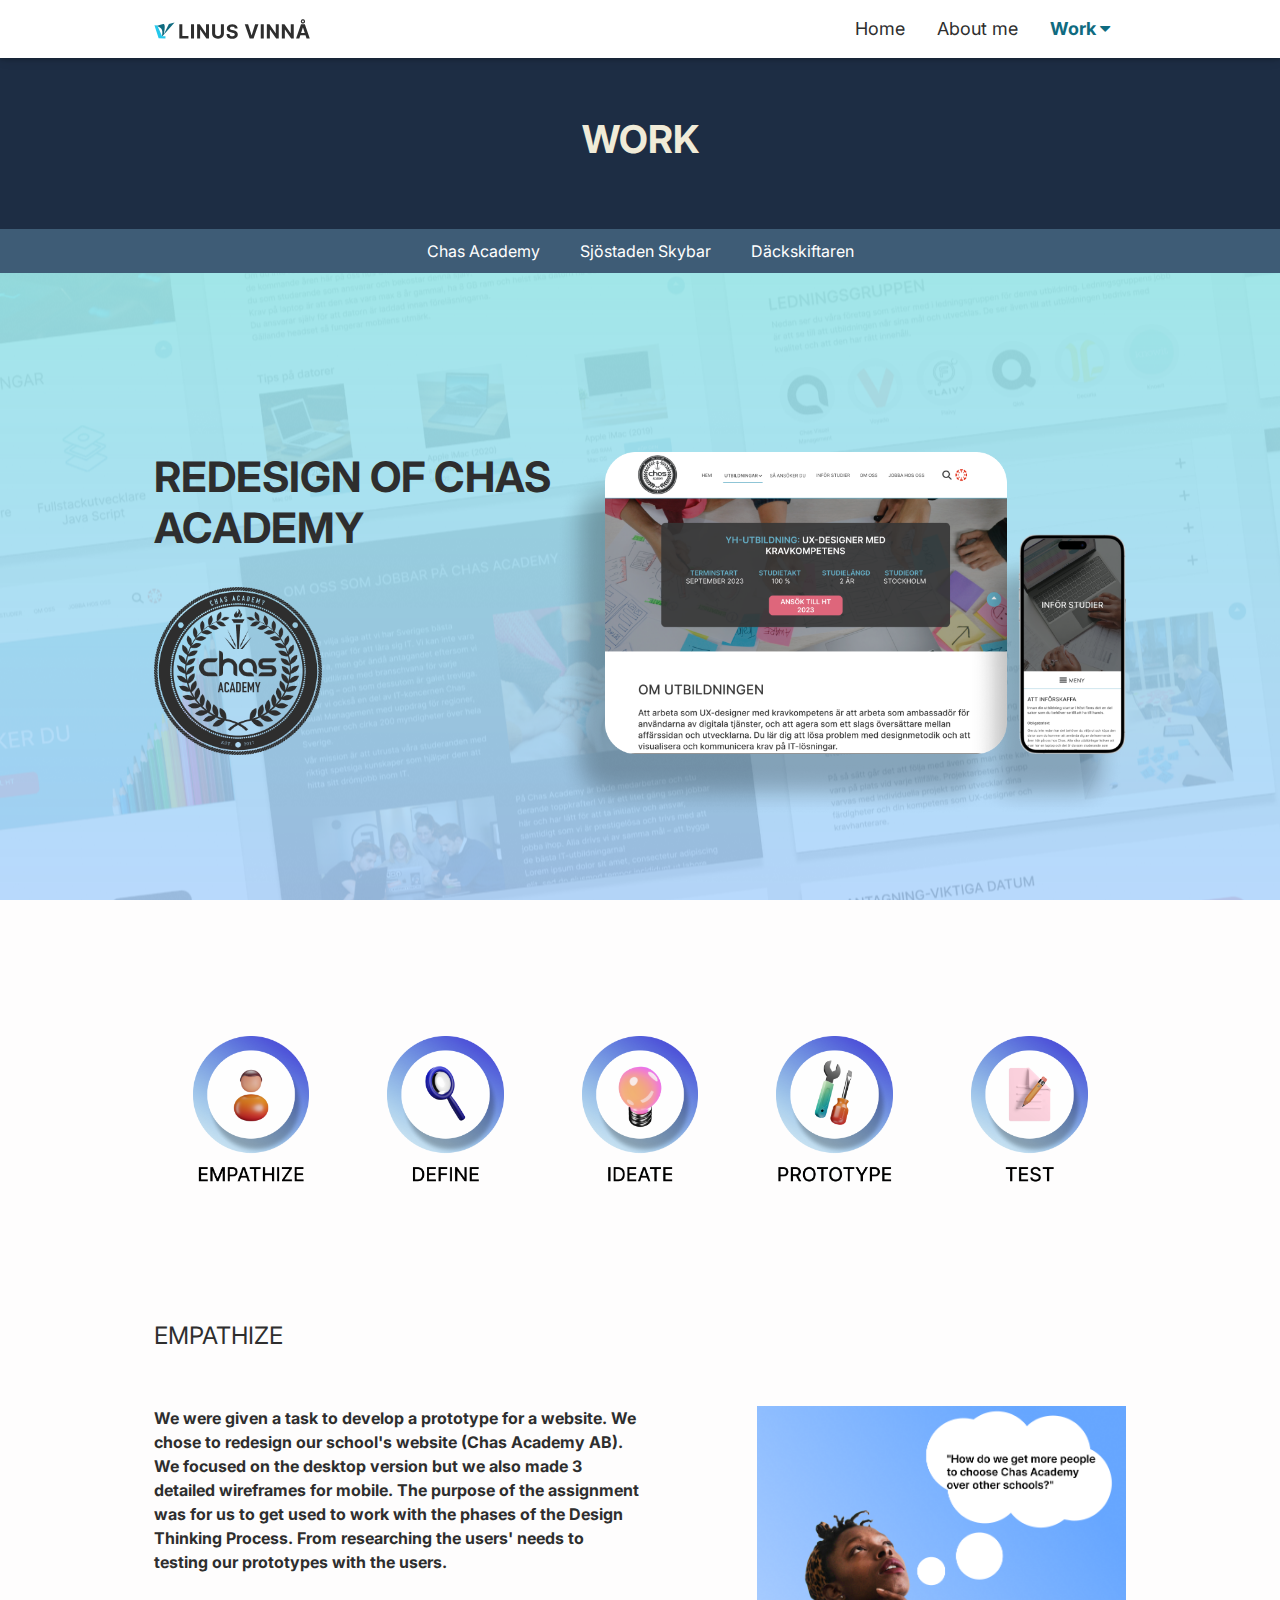
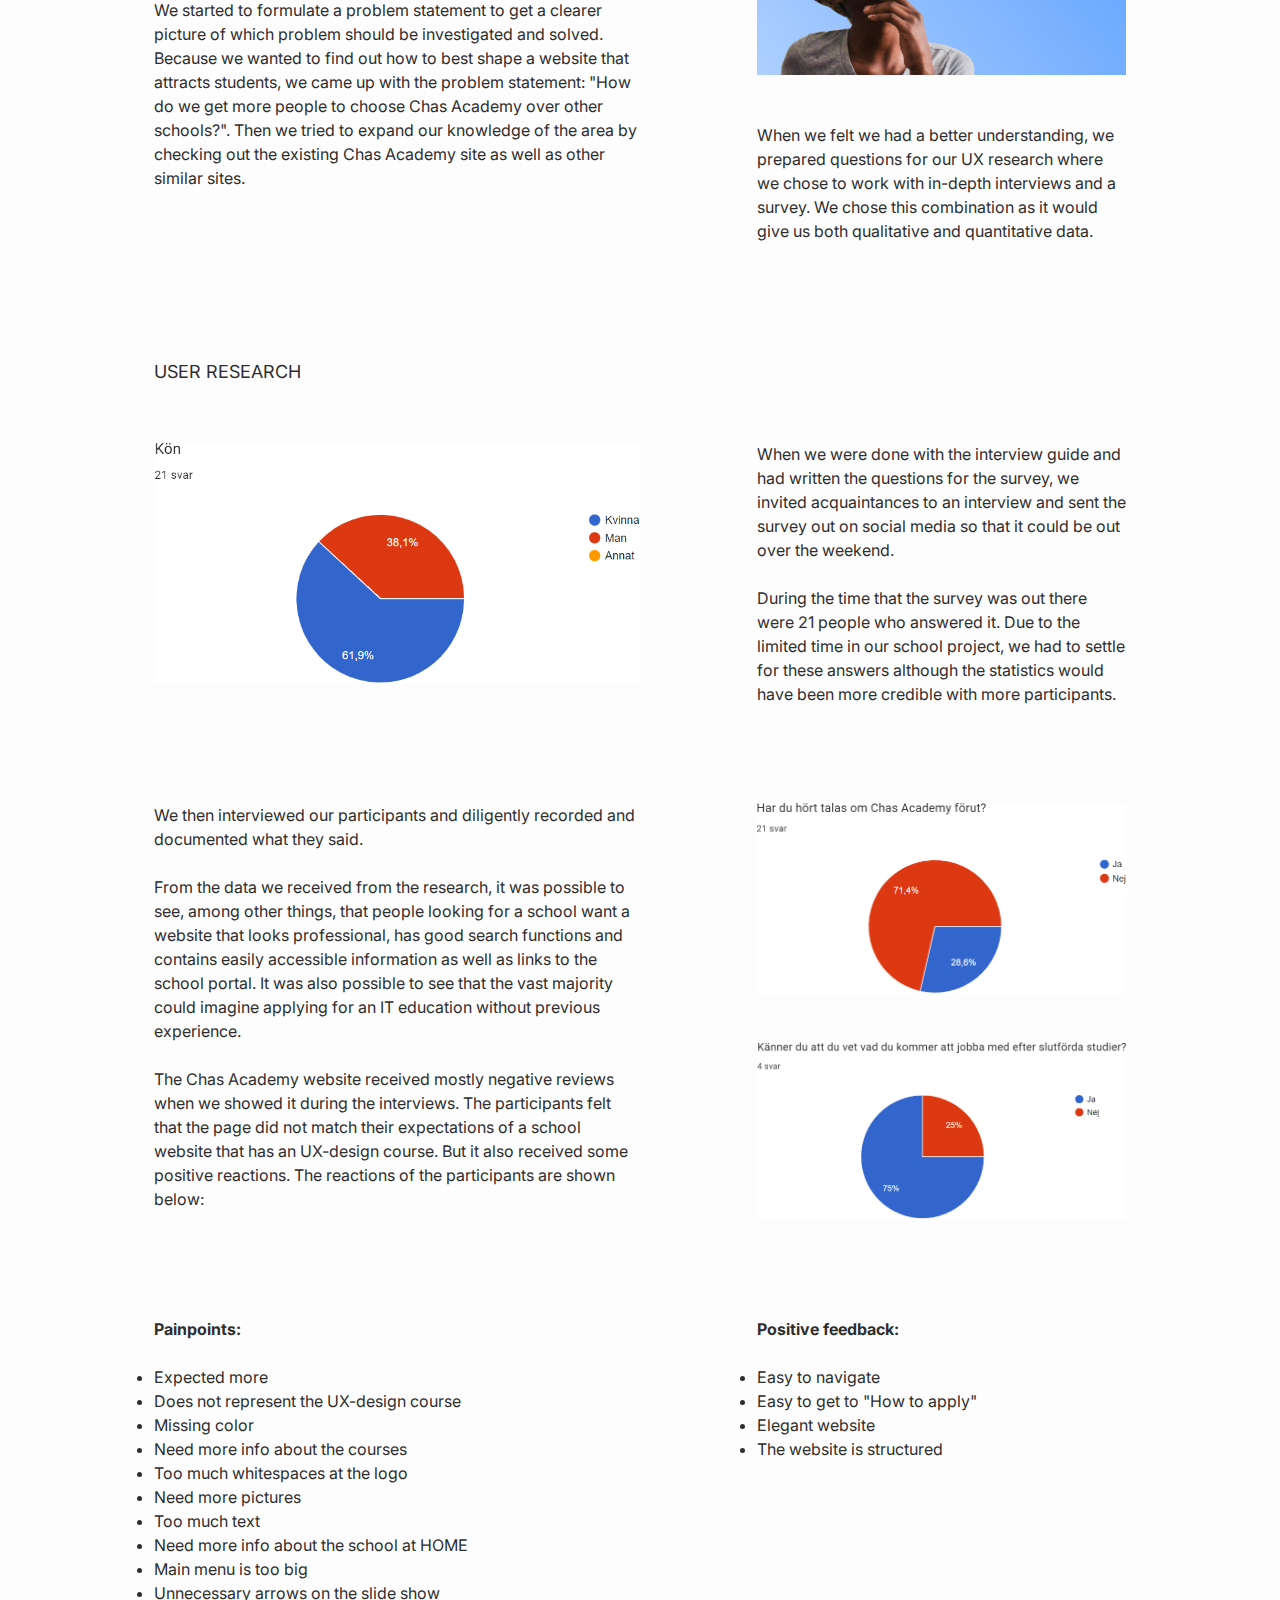
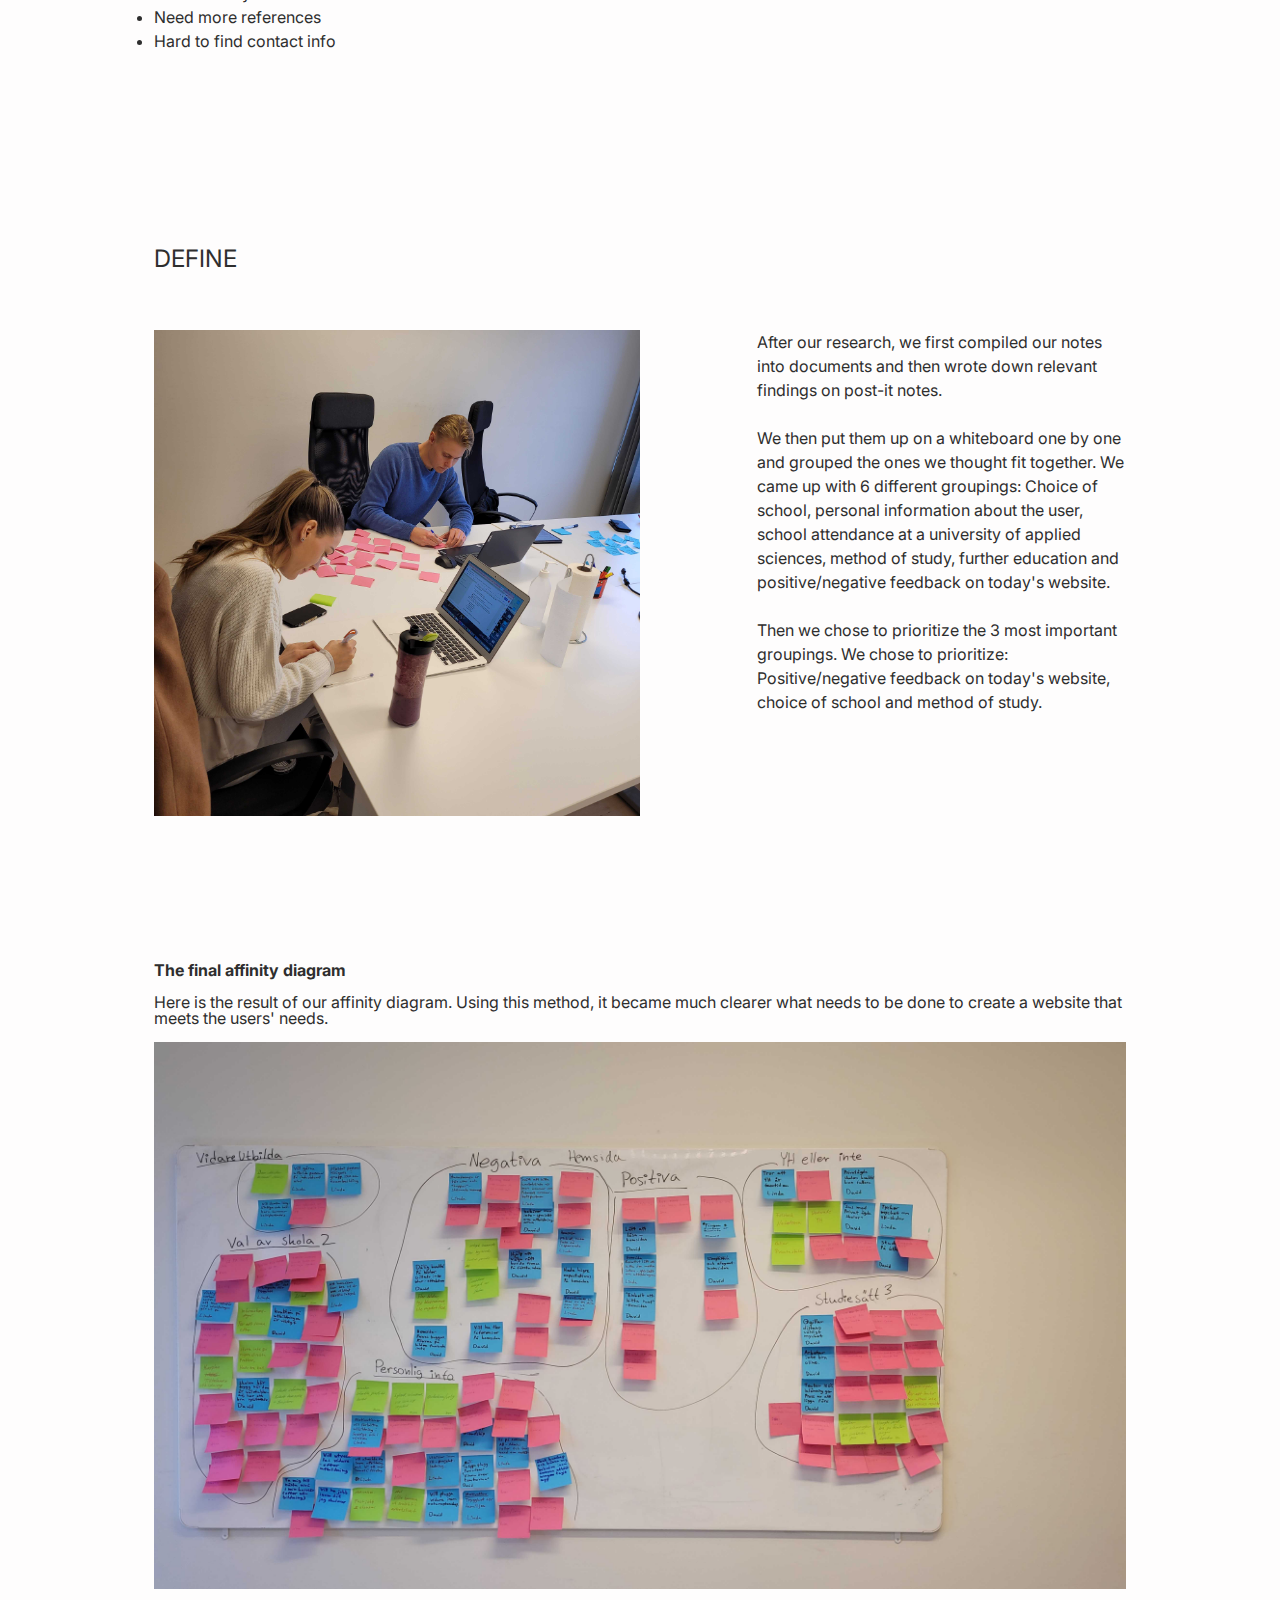
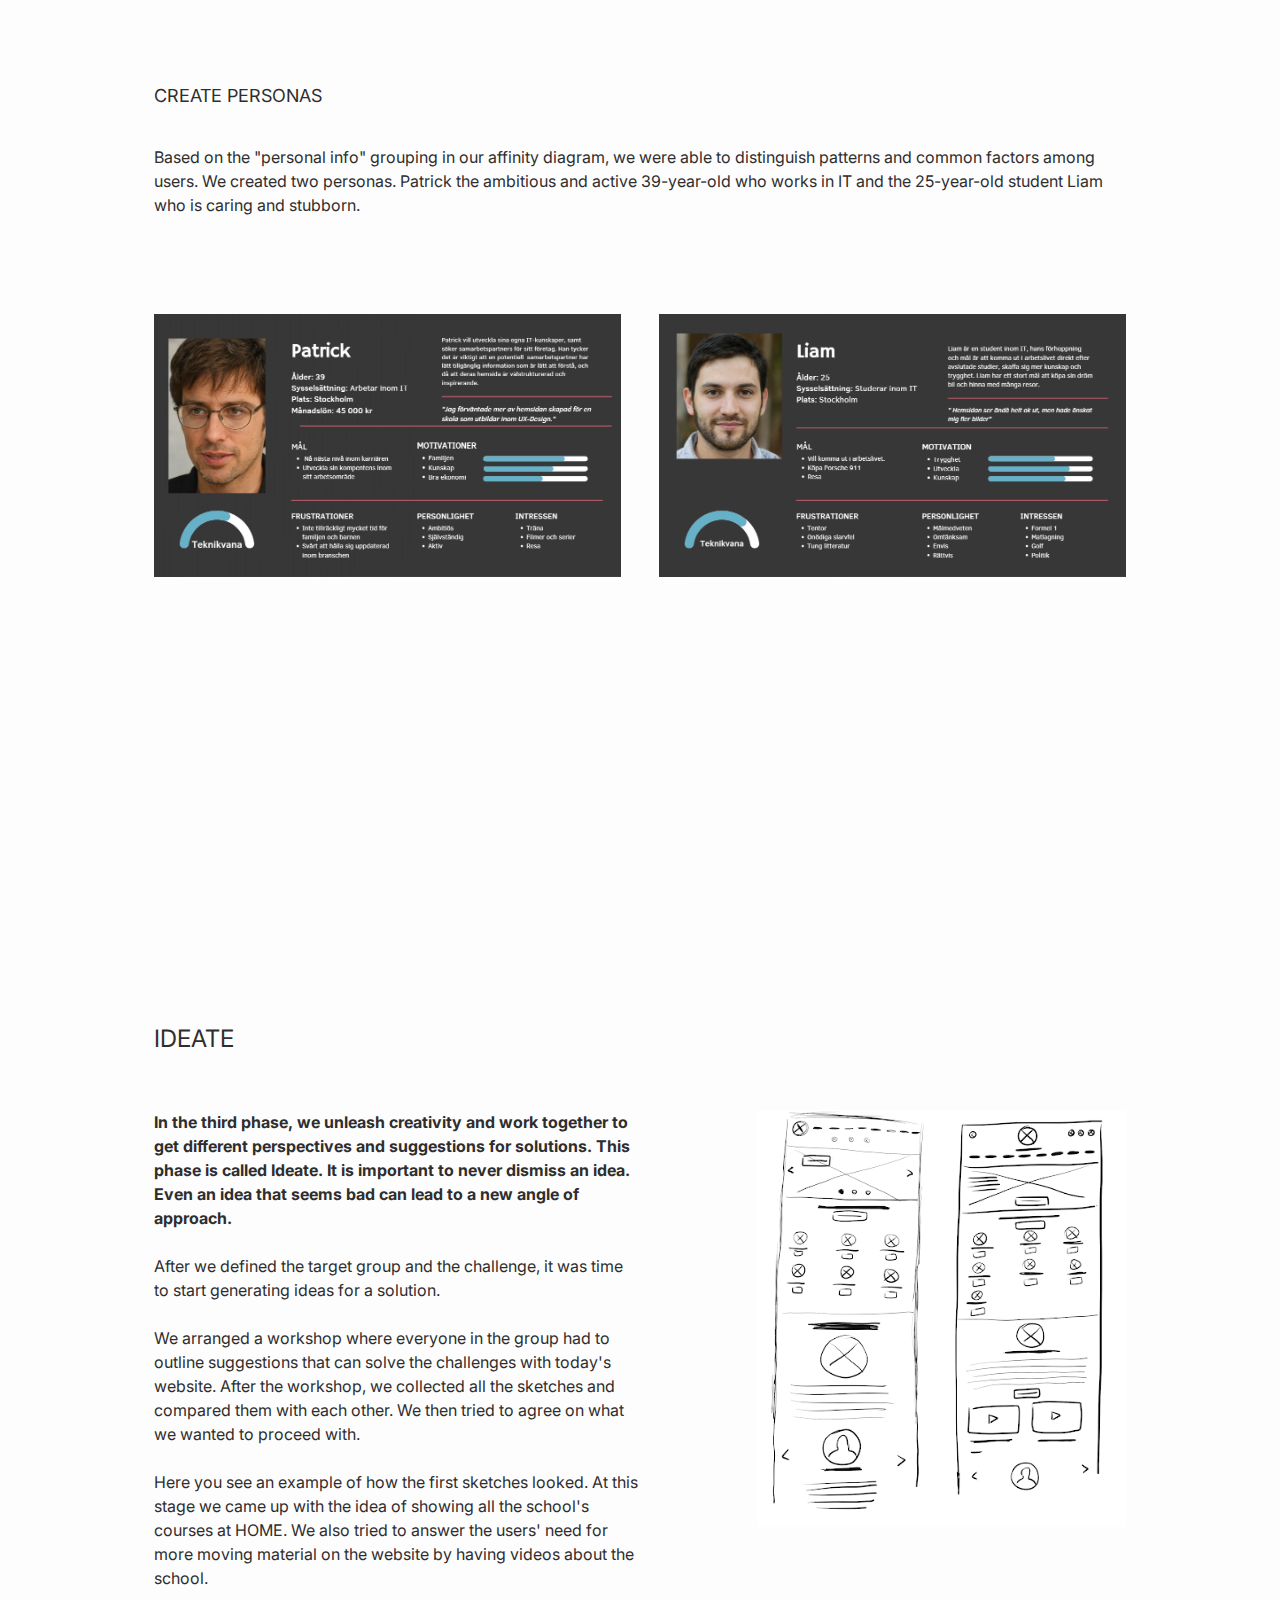
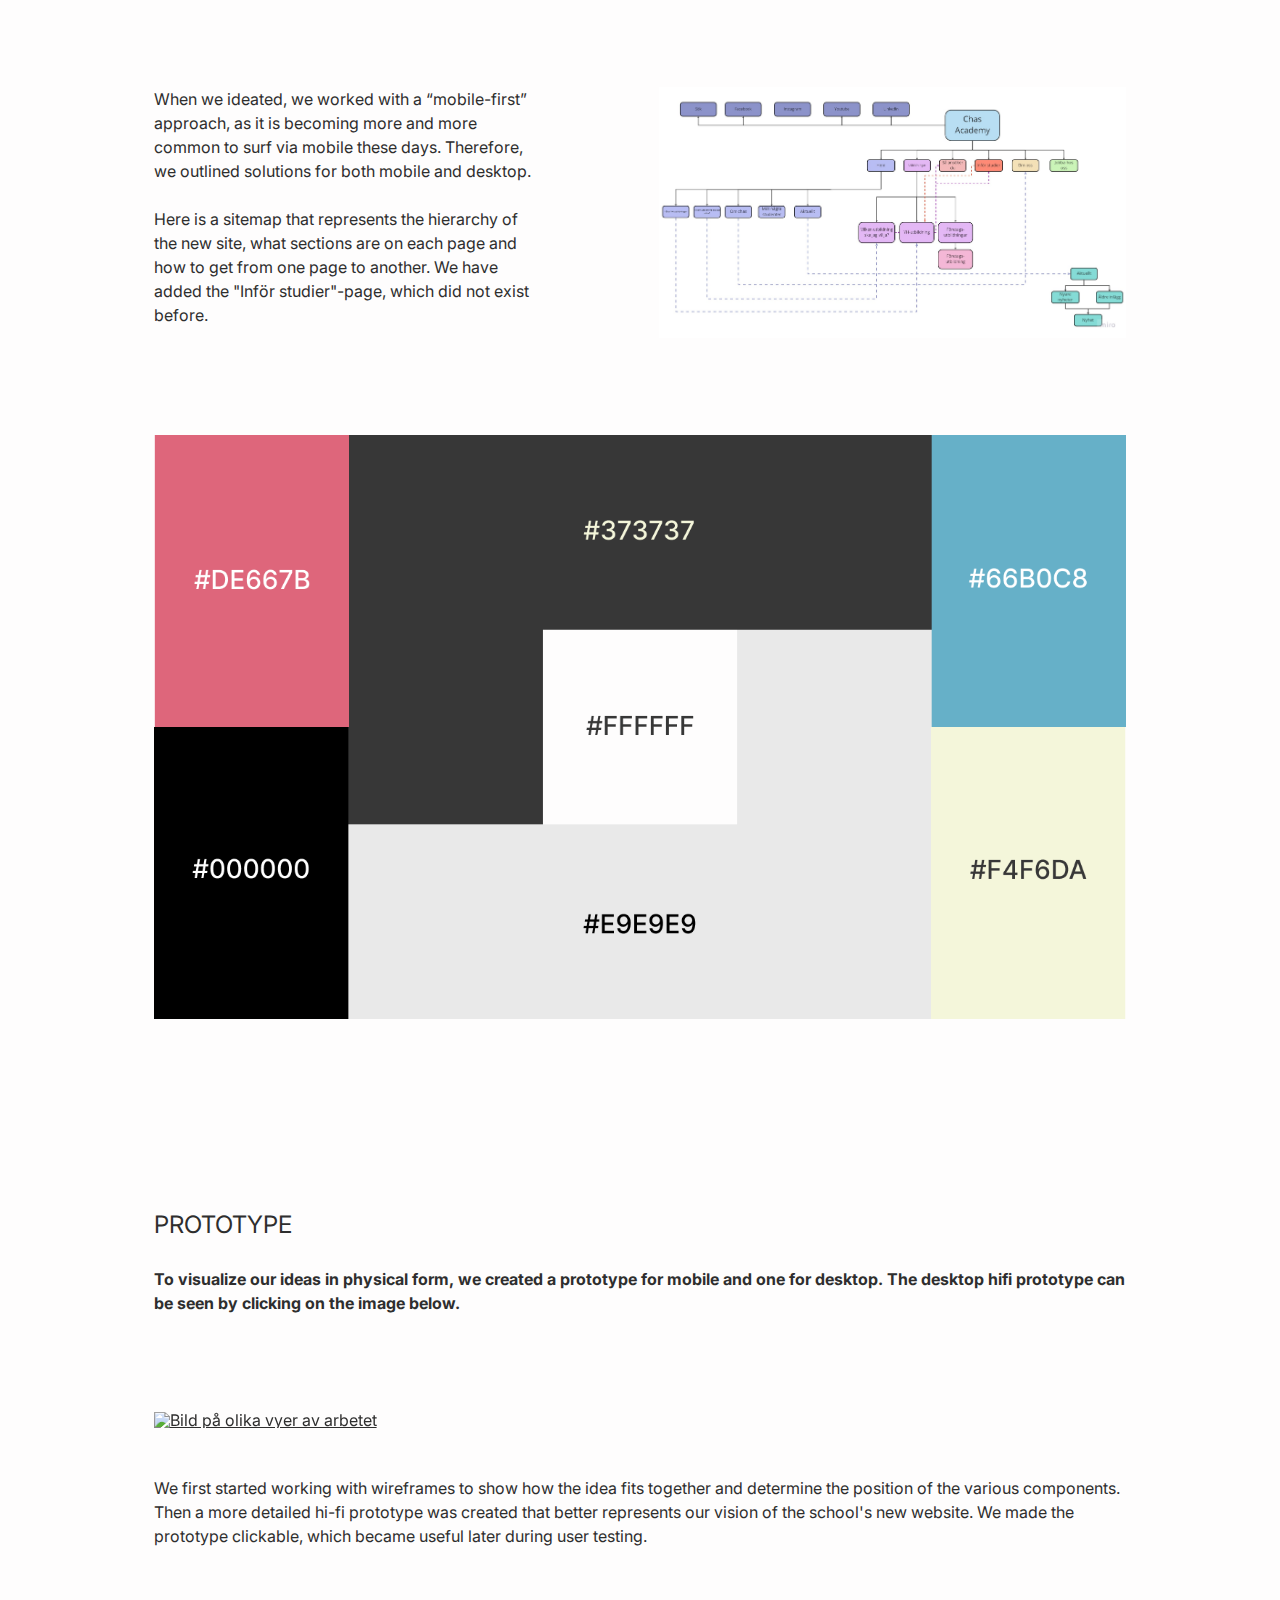
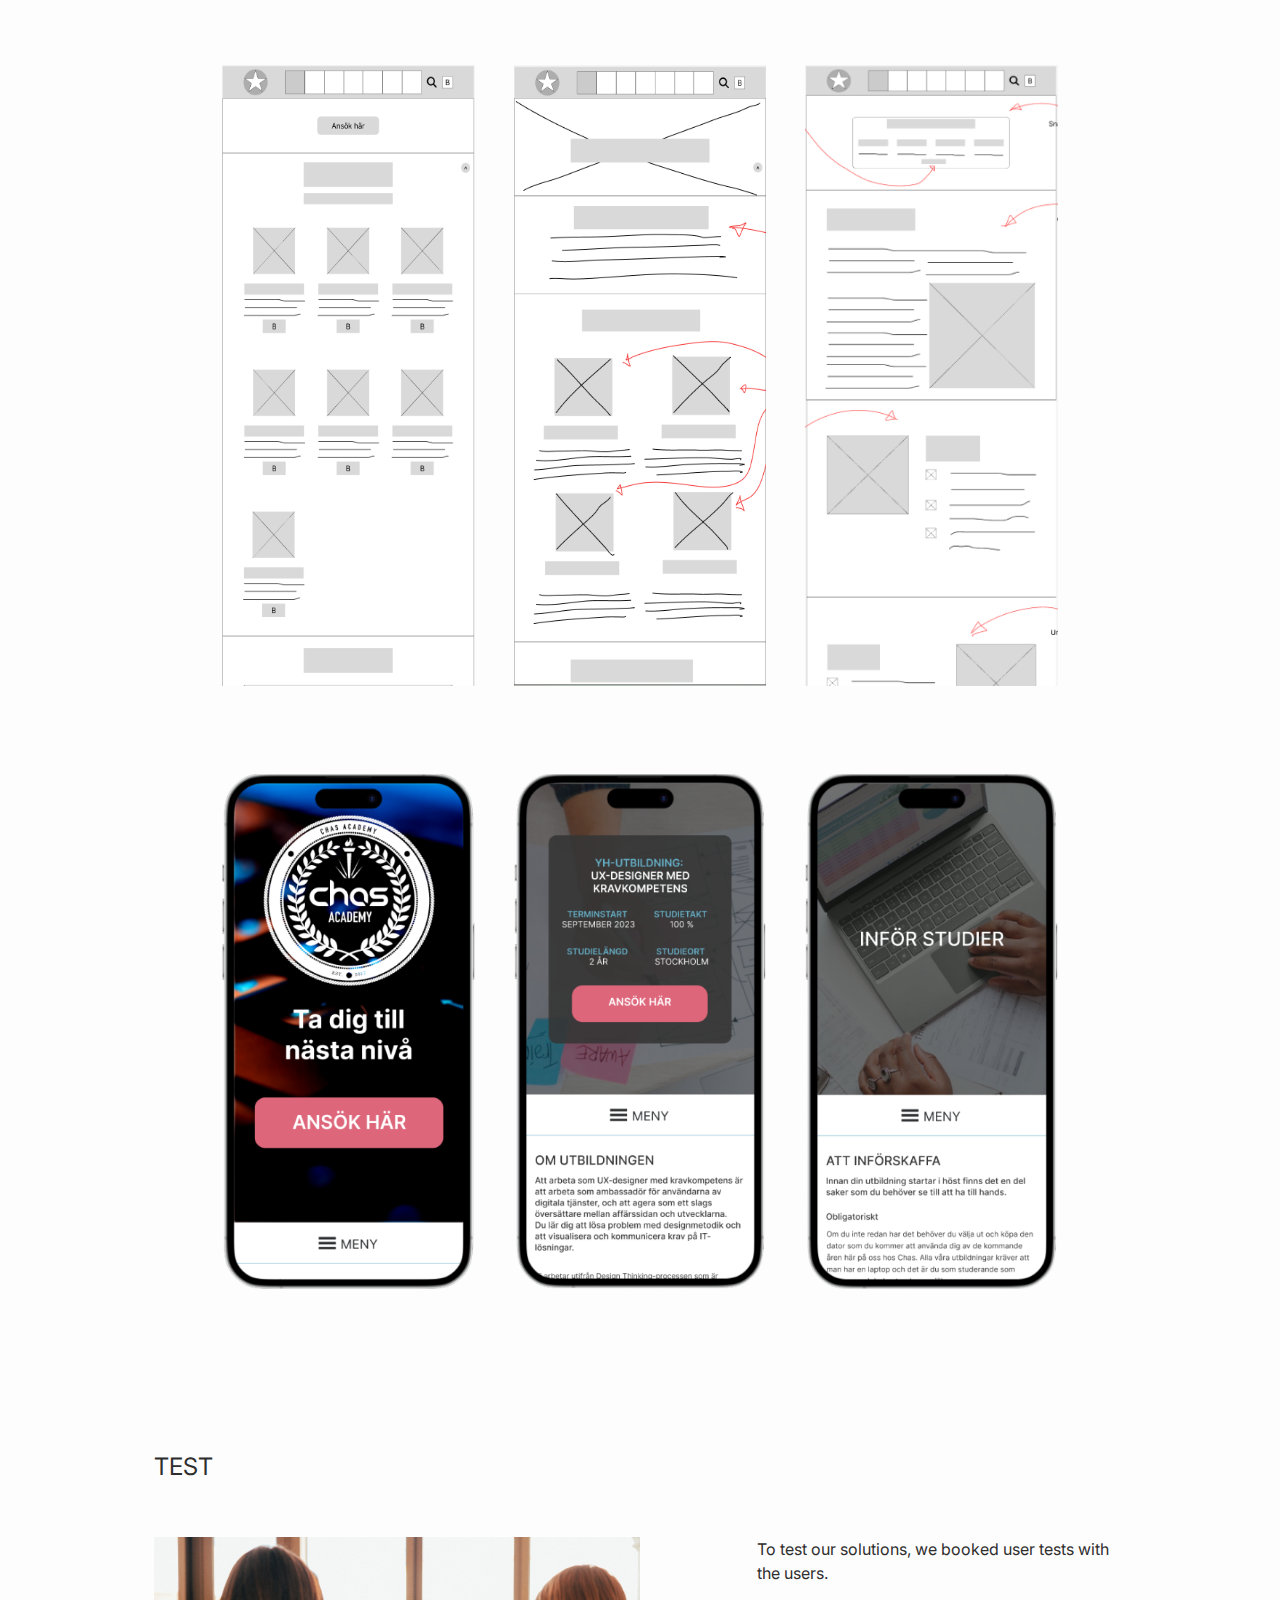
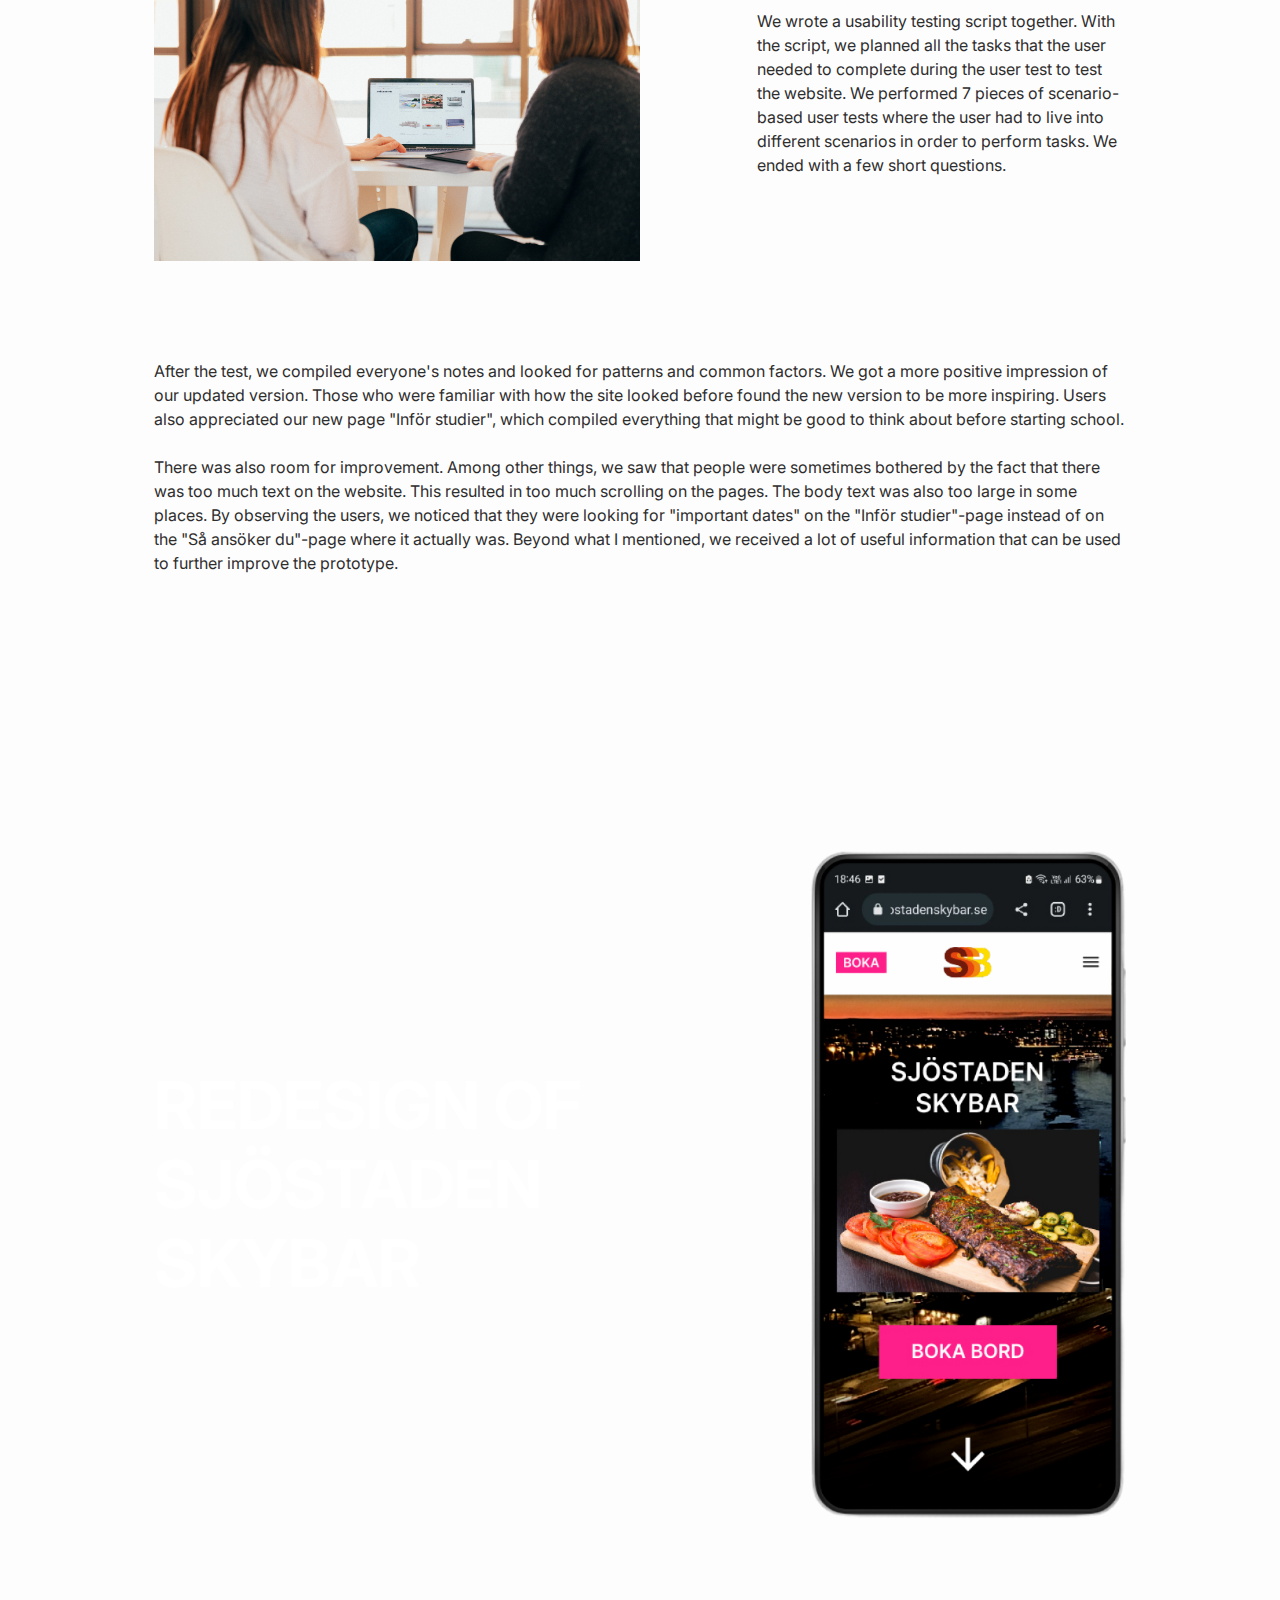
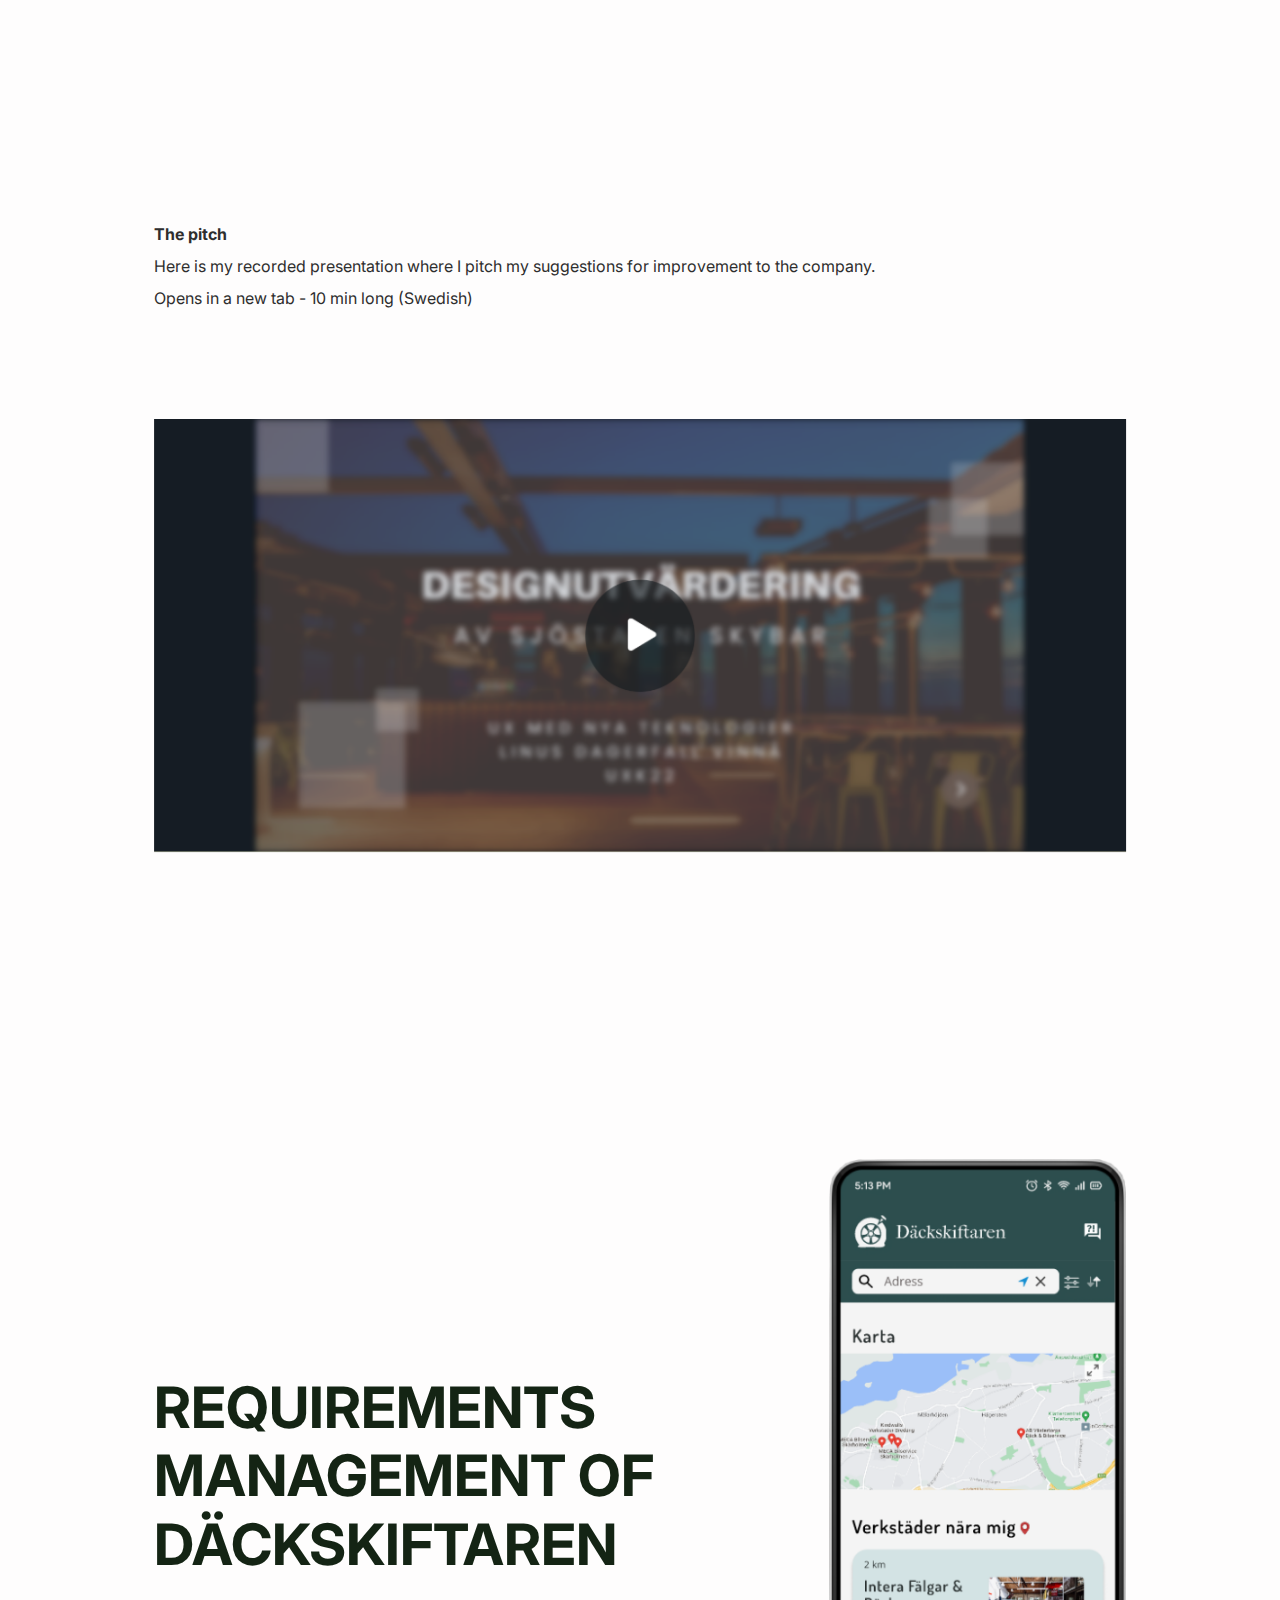
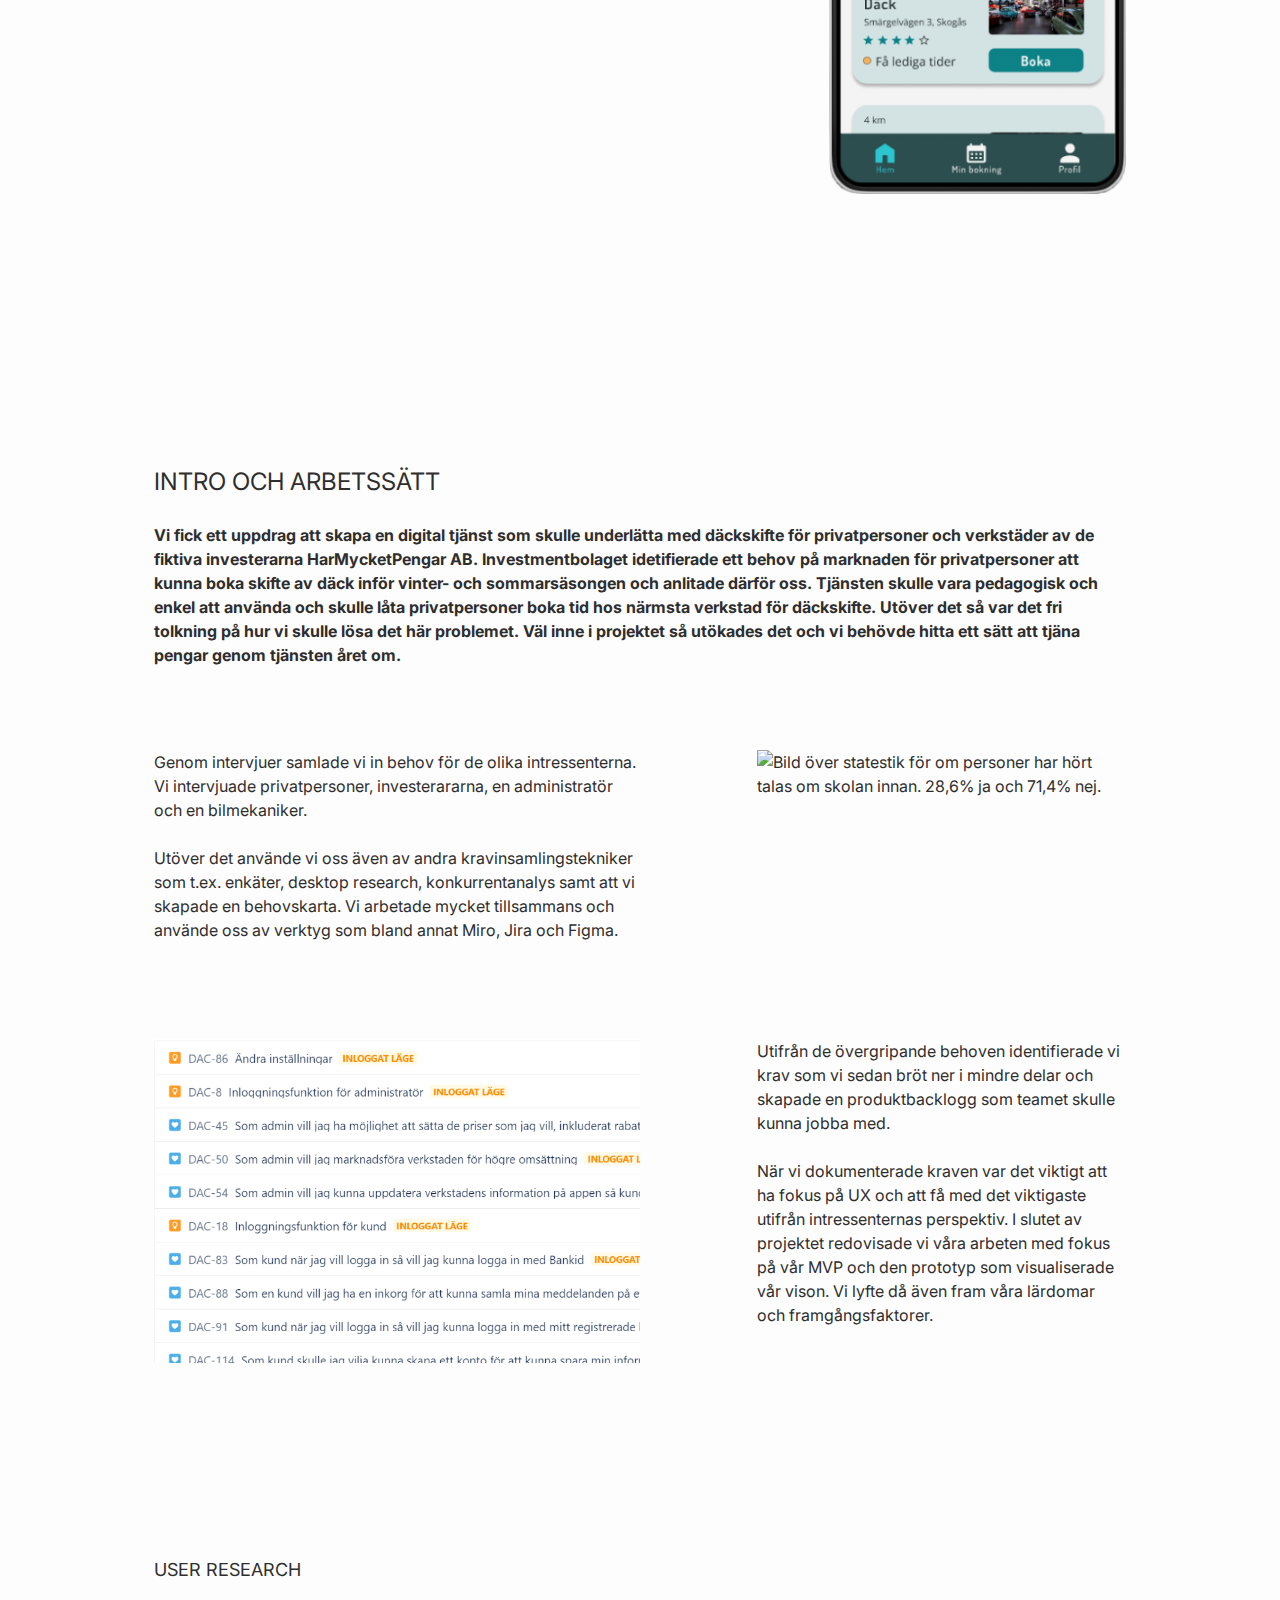
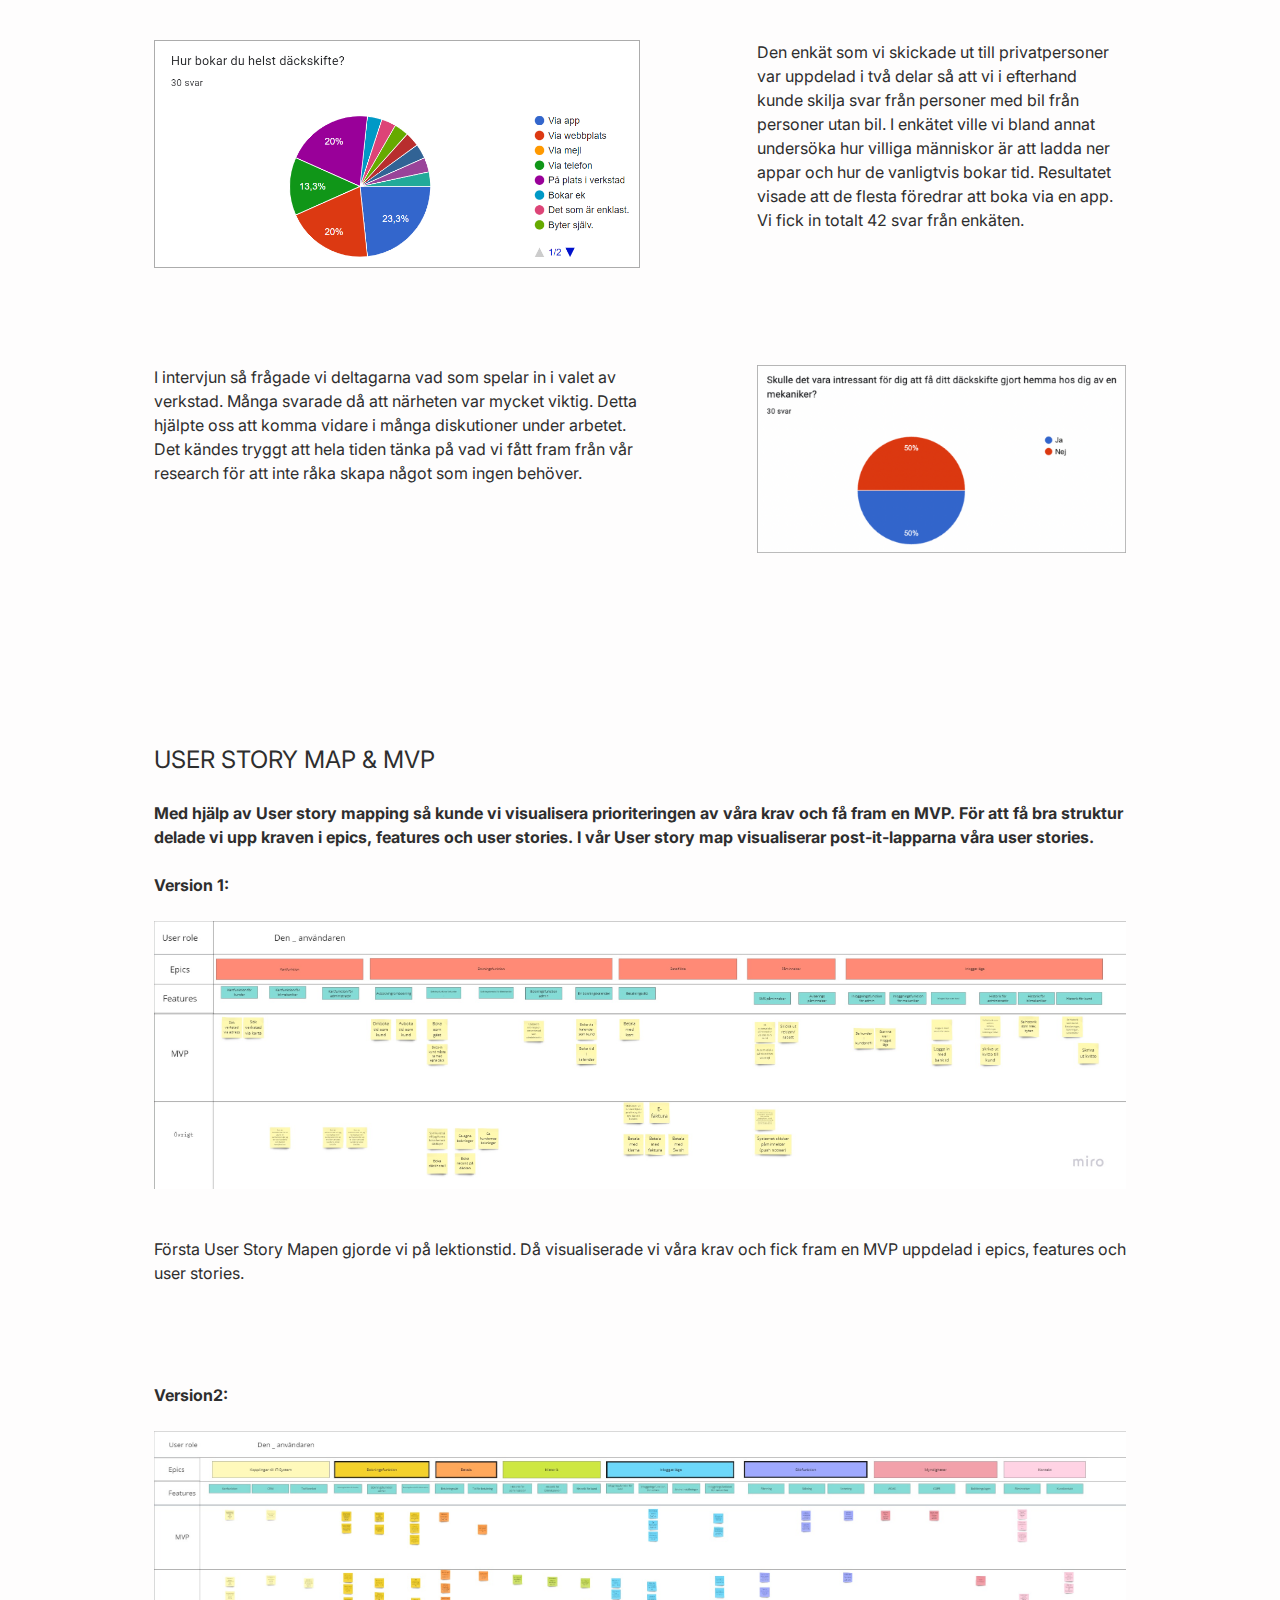
==== work.html @ b46e8fa9 "Added text 3" ====
<!doctype html>
<html lang="zxx">

<head>
    <meta name="viewport" content="width=device-width, initial-scale=1">
    <title>Start</title>
    <link rel="icon" href="images/test12345.svg">
    <link rel="stylesheet" type="text/css" href="reset.css" />
    <link rel="stylesheet" type="text/css" href="styles.css" />
    <link href='https://fonts.googleapis.com/css?family=Inter' rel='stylesheet'>
    <link rel="stylesheet" href="https://cdnjs.cloudflare.com/ajax/libs/font-awesome/4.7.0/css/font-awesome.min.css">
    <script src="https://ajax.googleapis.com/ajax/libs/jquery/1.12.4/jquery.min.js"></script>
    <script src="http://maxcdn.bootstrapcdn.com/bootstrap/3.3.7/js/bootstrap.min.js"></script>
    <script src="script.js"></script>
    <meta http-equiv="Content-Security-Policy" content="upgrade-insecure-requests">
    <meta charset="utf-8">

    <style>
        .sticky {
            position: fixed;
            top: 0;
            margin-top: 60px;
            width: 100%;
        }

        .sticky+.content {
            padding-top: 60px;
        }

        .dropdown {
            float: left;
            overflow: hidden;
        }

        .dropdown .dropbt {
            font-size: large;
            border: none;
            outline: none;
            color: #2E2E2E;
            padding: 20px 16px;
            background-color: inherit;
            font-family: inherit;
            margin: 0;
        }

        .dropdown-content {
            display: none;
            position: absolute;
            background-color: #ffffff;
            min-width: 160px;
            box-shadow: 0px 8px 16px 0px rgba(0, 0, 0, 0.2);
            z-index: 1;
        }

        .dropdown-content a {
            float: none;
            color: #2E2E2E;
            padding: 12px 16px;
            text-decoration: none;
            display: block;
            text-align: left;
        }

        .dropdown-content a:hover {
            background-color: #ddd;
        }

        .dropdown:hover .dropdown-content {
            display: block;
        }

        .dropdown:hover {
            background-color: #ddd;
        }

        figure.zoom {
            background-position: 50% 50%;
            position: relative;
            overflow: hidden;
            cursor: zoom-in;
        }

        figure.zoom img:hover {
            opacity: 0;
        }

        figure.zoom img {
            transition: opacity 0.5s;
            display: block;
            width: 100%;
        }
    </style>
    <script>
        function zoom(e) {
            var zoomer = e.currentTarget;
            e.offsetX ? offsetX = e.offsetX : offsetX = e.touches[0].pageX
            e.offsetY ? offsetY = e.offsetY : offsetX = e.touches[0].pageX
            x = offsetX / zoomer.offsetWidth * 100
            y = offsetY / zoomer.offsetHeight * 100
            zoomer.style.backgroundPosition = x + '% ' + y + '%';
        }
    </script>
</head>

<body>
    <span id="1"></span>
    <!-- Början av header -->
    <header>
        <div id="widescreen_logo">
            <a href="#1"><img src="images/loggan2.svg"
                    alt="Linus Vinnå logotyp" /></a><!--Alt beskriver innehåll som inte är text (1.1.1) -->
        </div>

        <div id="smallscreen_header"><!--Header för lite skärm-->
            <div id="smallscreen_logo">
                <a href="#1"><img src="images/loggan.png" alt="Linus Vinnå logotyp" /></a><!--Logga-->
            </div>
            <a id="hamburger_menu_button">&#9776;</a><!--Burgermenu-->
        </div>


        <nav>
            <ul id="largemenu"><!--Meny för stor skärm-->
                <li><a href="index.html" class="close">Home</a></li>
                <!--Visar var i flödet användaren befinner sig.-->
                <li><a href="aboutMe.html" class="close">About me</a></li>
                <div class="dropdown">
                    <li><a href="work.html" id="active" class="close">Work <i class="fa fa-caret-down"></i></a></li>
                    <div class="dropdown-content">
                        <a href="#2">Chas Academy</a>
                        <a href="#8">Sjöstaden Skybar</a>
                        <a href="#9">Däckskiftaren</a>
                    </div>
                </div>
                <!--Färgskillnader mellan textelementen kompletteras med understrykning (1.4.1)-->
            </ul>

            <ul id="smallmenu"><!--Meny för liten skärm-->
                <li><a href="index.html" class="close">Home</a></li>
                <!--Visar var i flödet användaren befinner sig.-->
                <li><a href="aboutMe.html" class="close">About me</a></li>
                <li><a href="work.html" id="active2" class="close">Work</a></li>
                <!--Färgskillnader mellan textelementen kompletteras med fetstil (1.4.1)-->
            </ul>
        </nav>
    </header><!-- Slut av header -->
    <div class="banner2"> <!-- Början av banner -->
        <h2>WORK</h2> <!--Rubrik-->
    </div> <!-- Slutet av banner -->

    <div id="navbar">
        <a href="#2">Chas Academy</a>
        <a href="#8">Sjöstaden Skybar</a>
        <a href="#9">Däckskiftaren</a>
    </div>


    <span id="2"></span>
    <section class="parallax"> <!--parallax div--> <!--Banner-->
        <div class="parallax-inner-casestudy">
            <div id="title_grid_container2">
                <div id="item1">
                    <div id="top_div">
                        <h1 class="title">Redesign of Chas Academy</h1> <!-- Rubrik -->
                        <img class="casestudylogo" alt="Chas Academy logga" src="images/chaslogo.png" /> <!-- Logga -->
                    </div>
                </div>
                <div id="item2">
                    <img class="casestudyheroimage" alt="Bilder över arbetet med Chas Academy"
                        src="images/chasheroimage.png" /> <!-- Bild -->
                </div>
            </div>


            <div id="title_section_small_version">
                <h1 class="title_small">Redesign of Chas Academy</h1> <!-- Rubrik liten skärm -->
                <img class="casestudyheroimage_small" alt="Bilder över arbetet med Chas Academy"
                    src="images/heroimage.png" /> <!-- Bild i banner för liten skärm -->
            </div>
        </div>
    </section>

    <div class="content">

        <div class="horizontal_image_div"> <!-- Meny för sidans olika delar -->
            <a href="#3"><img class="sectionimage" alt="Ikon för delen Empathize." src="images/empathize.png" /></a>
            <a href="#4"><img class="sectionimage" alt="Ikon för delen Define." src="images/define.png" /></a>
            <a href="#5"><img class="sectionimage" alt="Ikon för delen Ideate." src="images/ideate.png" /></a>
            <a href="#6"><img class="sectionimage" alt="Ikon för delen Prototype." src="images/prototype.png" /></a>
            <a href="#7"><img class="sectionimage" alt="Ikon för delen Testing." src="images/testing.png" /></a>
        </div>

        <span id="3"></span>
        <div class="flexbox_div1"> <!-- Rubriker och ingress  -->
            <div class="case_study_section_title">
                <h3>EMPATHIZE</h3> <!-- Rubrik för sektionen EMPATHIZE  -->
            </div>
            <!--<div class="ingress">
                <p>We were given a task to develop a prototype for a website. We chose to redesign our school's
                    website (Chas Academy AB). We focused on the desktop version but we also made 3 detailed wireframes
                    for mobile.
                    The purpose of the assignment was for us to get used to work with the phases of the Design Thinking
                    Process. From researching the users' needs to testing our prototypes with the users.</p>
            </div>-->
        </div>

        <div class="flexbox_div2">
            <div class="left_content_div"> <!-- Vänstra delen av innehållet för sektionen DEFINE -->
                <p><b>We were given a task to develop a prototype for a website. We chose to redesign our school's
                        website (Chas Academy AB). We focused on the desktop version but we also made 3 detailed
                        wireframes
                        for mobile.
                        The purpose of the assignment was for us to get used to work with the phases of the Design
                        Thinking
                        Process. From researching the users' needs to testing our prototypes with the users.</b><br><br>
                    We started to formulate a problem statement to get a clearer picture of which problem should be
                    investigated and solved. Because we wanted to find out how to best shape a website that attracts
                    students, we came up with the problem statement: "How do we get more people to choose Chas Academy
                    over other schools?". Then we tried to expand our knowledge of the area by checking out the
                    existing
                    Chas Academy site as well as other similar sites.</p>
                <!-- Bild -->
            </div>
            <div class="right_content_div"> <!-- Högra delen av innehållet för sektionen DEFINE -->
                <img class="content_div_image" alt="Bild på arbetet med affinity diagram" src="images/thinking2.png" />
                <p><br><br>When we felt we had a better understanding, we
                    prepared questions for our UX research where we chose to work with in-depth interviews and a survey.
                    We chose this combination as it would give us both qualitative and quantitative data.</p>
            </div>
        </div>

        <div class="flexbox_div112">

            <div class="case_study_section_title">
                <h4 class="case_study_section_h3">USER RESEARCH</h4>
                <!-- Underrubrik under EMPATHIZE för sektionen USER RESEARCH  -->
            </div>
        </div>

        <div class="flexbox_div2">
            <div class="left_content_div"> <!-- Vänstra delen av innehållet för sektionen USER RESEARCH -->
                <img class="content_div_image"
                    alt="Bild över statestik för Kön i undersökningen. 38,1% kvinnor 69,9% män."
                    src="images/stats.png" /> <!-- Bild -->
            </div>
            <div class="right_content_div"> <!-- Högra delen av innehållet för sektionen USER RESEARCH -->
                <p>When we were done with the interview guide and had written the questions for the survey, we invited
                    acquaintances to an interview and sent the survey out on social media so that it could be out over
                    the weekend.<br><br>
                    During the time that the survey was out there were 21 people who answered it. Due to the limited
                    time in our school project, we had to settle for these answers although the statistics would have
                    been more credible with more participants.
                </p>
            </div>
        </div>


        <div class="flexbox_div3">
            <div class="left_content_div"> <!-- Vänstra delen av innehållet för sektionen USER RESEARCH -->
                <p>We then interviewed our participants and diligently recorded and documented what they said.<br><br>

                    From the data we received from the research, it was possible to see, among other things, that people
                    looking for a school want a website that looks professional, has good search functions and contains
                    easily accessible information as well as links to the school portal. It was also possible to see
                    that the vast majority could imagine applying for an IT education without previous
                    experience.<br><br>The Chas Academy website received mostly negative reviews when we showed it
                    during the interviews. The
                    participants felt that the page did not match their expectations of a school website that has an
                    UX-design course. But it also received some positive reactions. The reactions of the participants
                    are shown below:</p>
            </div>
            <div class="right_content_div"> <!-- Högra delen av innehållet för sektionen USER RESEARCH -->
                <img class="content_div_image"
                    alt="Bild över statestik för om personer har hört talas om skolan innan. 28,6% ja och 71,4% nej."
                    src="images/stats2.png" />
                <p><br><br></p>
                <img class="content_div_image"
                    alt="Bild över statestik för om personer har hört talas om skolan innan. 28,6% ja och 71,4% nej."
                    src="images/stats3.png" />
            </div>
        </div>

        <div class="flexbox_div3">
            <div class="left_content_div"> <!-- Vänstra delen av innehållet för sektionen USER RESEARCH -->
                <p class="ingress2"> Painpoints:<br><br>
                </p>
                <p>
                    <li>Expected more<br></li>
                    <li>Does not represent the UX-design course<br></li>
                    <li>Missing color<br></li>
                    <li>Need more info about the courses<br></li>
                    <li>Too much whitespaces at the logo<br></li>
                    <li>Need more pictures<br></li>
                    <li>Too much text <br></li>
                    <li>Need more info about the school at HOME<br></li>
                    <li>Main menu is too big<br></li>
                    <li>Unnecessary arrows on the slide show<br></li>
                    <li>Need more references<br></li>
                    <li>Hard to find contact info<br></li>
                </p>
            </div>
            <div class="right_content_div"> <!-- Högra delen av innehållet för sektionen USER RESEARCH -->
                <p class="ingress2"> Positive feedback:<br><br>
                <p>
                    <li>Easy to navigate<br></li>
                    <li>Easy to get to "How to apply"<br></li>
                    <li>Elegant website<br></li>
                    <li>The website is structured<br></li>
                </p>
            </div>
        </div>

    </div>

    <div class="content">
        <span id="4"></span>

        <div class="flexbox_div1">

            <div class="case_study_section_title">
                <h3>DEFINE</h3> <!-- Rubrik för sektionen DEFINE  -->
            </div>
            <!--<div class="ingress">
                <p>Efter vår research sammanställde vi först våra anteckningar i dokument och skrev sedan ned relevanta
                    fynd på post-it lappar. Vi satte sedan upp dom på en whiteboardtavla en efter en och grupperade ihop
                    de som vi tyckte passade ihop. Vi fick fram 6 stycken olika grupperingar: Val av skola, personlig
                    info om användaren, skolgång på yrkeshögskola, studiesätt, vidareutbildning och positiv/negativ
                    feedback på dagens hemsida. </p>
            </div>-->
        </div>

        <div class="flexbox_div2">
            <div class="left_content_div"> <!-- Vänstra delen av innehållet för sektionen DEFINE -->
                <img class="content_div_image" alt="Bild på arbetet med affinity diagram" src="images/affinity1.jpg" />
                <!-- Bild -->
            </div>
            <div class="right_content_div"> <!-- Högra delen av innehållet för sektionen DEFINE -->
                <p>After our research, we first compiled our notes into documents and then wrote down relevant findings
                    on post-it notes.
                    <br><br>
                    We then put them up on a whiteboard one by one and grouped the ones we thought fit together. We came
                    up with 6 different groupings: Choice of school, personal information about the user, school
                    attendance at a
                    university of applied sciences, method of study, further education and positive/negative feedback on
                    today's website.
                    <br><br>

                    Then we chose to prioritize the 3 most important groupings. We chose to prioritize:
                    Positive/negative feedback on today's website, choice of school and method of study.
                </p>
            </div>
        </div>

        <div class="flexbox_div21">
            <div class="left_content_div"> <!-- Vänstra delen av innehållet för sektionen DEFINE -->
                <p><b>The final affinity diagram</b><br><br>
                    Here is the result of our affinity diagram. Using this method, it became
                    much clearer what needs to be done to create a website that meets the users' needs.<br><br></p>
                <img class="content_div_image" alt="Bild på arbetet med affinity diagram" src="images/affinity12.jpg" />
                <!-- Bild -->
            </div>
        </div>

        <h4 class="case_study_section_h3">CREATE PERSONAS</h4>
        <!-- Underrubrik under DEFINE för sektionen CREATE PERSONAS-->
        <div class="flexbox_div2">
            <div class="left_content_div"> <!-- Vänstra delen av innehållet för sektionen CREATE PERSONAS -->
                <p>Based on the "personal info" grouping in our affinity diagram, we were able to distinguish patterns
                    and common factors among users. We created two personas. Patrick the ambitious and active
                    39-year-old who works in IT and the 25-year-old student Liam who is caring and stubborn.
                </p>
            </div>
        </div>


        <div class="flexbox_div3">
            <div class="left_content_div123"> <!-- Vänstra delen av innehållet för sektionen CREATE PERSONAS -->
                <img class="content_div_image" alt="Bild på Persona" src="images/persona1.png" /> <!-- Bild-->
            </div>
            <div class="right_content_div123"> <!-- Högra delen av innehållet för sektionen CREATE PERSONAS -->
                <img class="content_div_image" alt="Bild på Persona" src="images/persona2.png" />
            </div>
        </div>

    </div>


    <section class="parallax3"></section> <!-- Parallax div -->

    <div class="content">
        <span id="5"></span>
        <div class="flexbox_div1">

            <div class="case_study_section_title">
                <h3>IDEATE</h3> <!-- Rubrik för sektionen IDEATE  -->
            </div>
        </div>

        <div class="flexbox_div2">
            <div class="left_content_div"> <!-- Vänstra delen av innehållet för sektionen DEFINE -->
                <p><b>In the third phase, we unleash creativity and work together to get different perspectives and
                        suggestions for solutions. This phase is called Ideate. It is important to never dismiss an
                        idea.
                        Even an idea that seems bad can lead to a new angle of approach.</b><br><br>
                    After we defined the target group and the challenge, it was time to start generating ideas for a
                    solution.
                    <br><br>
                    We arranged a workshop where everyone in the group had to outline suggestions that can solve the
                    challenges with today's website. After the workshop, we collected all the sketches and compared them
                    with each other. We then tried to agree on what we wanted to proceed with.

                    <br><br>
                    Here you see an example of how the first sketches looked. At this stage we came up with the idea of
                    showing all the school's courses at HOME. We also tried to answer the users' need for more moving
                    material on the website by having videos about the school.
                </p>
                <!-- Bild -->
            </div>
            <div class="right_content_div"> <!-- Högra delen av innehållet för sektionen DEFINE -->
                <img class="content_div_image" alt="Bild på konceptskisser" src="images/sketch1.png" />
            </div>
        </div>

        <div class="flexbox_div3">
            <div id="left_content_div2"> <!-- Vänstra delen av innehållet för sektionen CREATE PERSONAS -->
                <p>When we ideated, we worked with a “mobile-first” approach, as it is becoming more and more common to
                    surf via mobile these days. Therefore, we outlined solutions for both mobile and desktop.
                    <br><br>Here is a sitemap that represents the hierarchy of the new site, what sections are on each
                    page and how to get from one page to another. We have added the "Inför studier"-page, which did not
                    exist before.
                </p>
            </div>
            <div id="right_content_div2"> <!-- Högra delen av innehållet för sektionen CREATE PERSONAS -->
                <img class="content_div_image" alt="Bild på sitemap" src="images/sitemap.jpg" /> <!-- Bild -->
            </div>
        </div>


        <div class="fullscreen_image_div">
            <img class="fullscreen_image" alt="Bild på färgtempelet" src="images/colortempelet.png" /> <!-- Bild -->
        </div>

    </div>

    <div class="content">

        <span id="6"></span>
        <div class="flexbox_div1">

            <div class="case_study_section_title">
                <h3>PROTOTYPE</h3> <!-- Rubrik för sektionen PROTOTYPE  -->
            </div>
            <div class="ingress">
                <p>To visualize our ideas in physical form, we created a prototype for mobile and one for
                    desktop. The desktop hifi prototype can be seen
                    by clicking on the image below.</p>
            </div>
        </div>

        <div class="fullscreen_image_div2">
            <a href="https://www.figma.com/proto/4YwJxfoYfx3LOhuhqx2fgX/F%C3%B6rb%C3%A4ttra-CHAS?page-id=0%3A1&node-id=125-4264&viewport=600%2C649%2C0.12&scaling=scale-down-width&starting-point-node-id=125%3A4264"
                target="_blank">
                <div class="container">
                    <img src="images/desktop1.png" alt="Bild på olika vyer av arbetet" class="other_work_image">
                    <!-- Bild -->
                    <div class="middle">
                        <div class="other_work_btn_text">View prototype</div>
                    </div>
                </div>
            </a>
            <p class="fullscreen_image_text">
                We first started working with wireframes to show how the idea fits together and determine the position
                of the various components. Then a more detailed hi-fi prototype was created that better represents our
                vision of the school's new website. We made the prototype clickable, which became useful later during
                user testing.
        </div>

        <div class="horizontal_image_div2"> <!-- Div med bilder -->
            <img class="sectionimage2" alt="Bild på lowfi mockup" src="images/lowfi1.png" />
            <img class="sectionimage2" alt="Bild på lowfi mockup" src="images/lowfi2.png" />
            <img class="sectionimage2" alt="Bild på lowfi mockup" src="images/lowfi3.png" />
        </div>

        <div class="horizontal_image_div2"> <!-- Div med bilder -->
            <img class="sectionimage2" alt="Bild på prototyp" src="images/prototyp1.png" />
            <img class="sectionimage2" alt="Bild på prototyp" src="images/prototyp2.png" />
            <img class="sectionimage2" alt="Bild på prototyp" src="images/prototyp3.png" />
        </div>

    </div>

    <div class="content">

        <span id="7"></span>
        <div class="flexbox_div1">

            <div class="case_study_section_title">
                <h3>TEST</h3><!-- Rubrik för sektionen TEST  -->
            </div>
        </div>

        <div class="flexbox_div2">
            <div class="left_content_div"> <!-- Vänstra delen av innehållet för sektionen TEST -->
                <img class="content_div_image" alt="Bild på användartest" src="images/usertest.jpg" />
            </div>
            <div class="right_content_div"> <!-- Högra delen av innehållet för sektionen TEST -->
                <p>To test our solutions, we booked user tests with the users.<br><br>

                    We wrote a usability testing script together. With the script, we planned all the tasks that the
                    user needed to complete during the user test to test the website. We performed 7
                    pieces of scenario-based user tests where the user had to live into different scenarios in order to
                    perform tasks.
                    We ended with a few short questions.
                </p>
            </div>
        </div>


        <div class="flexbox_div3">
            <div class="left_content_div"> <!-- Understa delen av innehållet för sektionen TEST -->
                <p>After the test, we compiled everyone's notes and looked for patterns and common factors. We got a
                    more positive impression of our updated version. Those who were familiar with how the site looked
                    before found the new version to be more inspiring. Users also appreciated our new page "Inför
                    studier", which compiled everything that might be good to think about before starting
                    school.<br><br>

                    There was also room for improvement. Among other things, we saw that people were sometimes bothered
                    by the fact that there was too much text on the website. This resulted in too much scrolling on the
                    pages. The body text was also too large in some places. By observing the users, we noticed that they
                    were looking for "important dates" on the "Inför studier"-page instead of on the "Så ansöker
                    du"-page
                    where it actually was. Beyond what I mentioned, we received a lot of useful information that
                    can be used to further improve the prototype.
                </p>
            </div>
        </div>
    </div>

    <div id="content_below_banner">
        <span id="8"></span>
        <section class="parallax123"> <!--parallax div--> <!--Banner-->
            <div class="parallax-inner-casestudy">
                <div id="title_grid_container2">
                    <div id="item1">
                        <h1 class="title123">Redesign of Sjöstaden Skybar</h1> <!-- Rubrik -->
                    </div>
                    <div id="item2">
                        <img class="casestudyheroimage2" alt="Bilder över arbetet med Chas Academy"
                            src="images/phone.png" /> <!-- Bild -->
                    </div>
                </div>


                <div id="title_section_small_version">
                    <h1 class="title_small2">Redesign of Sjöstaden Skybar</h1> <!-- Rubrik liten skärm -->
                    <img class="casestudyheroimage_small" alt="Bilder över arbetet med Chas Academy"
                        src="images/sjostaden_desktop.png" /> <!-- Bild i banner för liten skärm -->
                </div>
            </div>
        </section>

    </div>

    <!--<div class="content">

        <div class="flexbox_div1">
            <div class="case_study_section_title">
                <h3>Utforska</h3>
            </div>
            <div class="ingress">
                <p>
                    I detta projekt fick vi i uppgift att hjälpa ett företag att lansera eller uppgradera sin
                    digitalatjänst. Jag valde att förbättra Sjöstaden Skybars restauranghemsidan.
                </p>
            </div>
        </div>

        <div class="flexbox_div1">

            <div class="case_study_section_title">
                <h4 class="case_study_section_h3">USER RESEARCH</h4>
            </div>
        </div>

        <div class="flexbox_div2">
            <div class="left_content_div">
                <p>
                    För att skapa en bred förståelse för utmaningen och användarna valde jag att använda mig av dessa
                    research metoder:<br><br>
                    <li>UX-Review<br></li>
                    <li>1 Enkät<br></li>
                    <li>2 Djupintervjuer<br></li>
                    <li>1 Observation<br></li>
                    <li>1 konkurrentanalys på 14 olika restauranghemsidor<br></li>
                </p>
            </div>
            <div class="right_content_div">
                <img class="content_div_image"
                    alt="Bild över statestik för om personer har hört talas om skolan innan. 28,6% ja och 71,4% nej."
                    src="images/research123.png" />
            </div>
        </div>

        <div class="flexbox_div3">
            <div class="left_content_div">
                <img class="content_div_image"
                    alt="Bild över statestik för Kön i undersökningen. 38,1% kvinnor 69,9% män."
                    src="images/screenshot.png" />
            </div>
            <div class="right_content_div">
                <p>
                    Under min UX-review gjorde jag en heuristisk utvärdering utifrån användbarhetsprinciperna.
                    Där problemen ofta var kopplade till dålig konsekvens och att hemsidan inte följde vanliga
                    standarder. Bland annat insåg jag att menyn tog upp för stor del av skärmen och så var det svårt att
                    läsa texten i footern pågrund av filmen som spelades i bakgrunden.<br><br>
                    Hemsidan fungerar bättre på mobil än på dator. Därför har jag prioriterat att jobba med
                    desktopversionen då den hade störst behov av förbättring.

                </p>
            </div>
        </div>

        <div class="flexbox_div3">
            <div class="left_content_div">
                <p>Från min User Research fick jag fram att maten, läget och inredningen är det som lockar användarna till en ny restaurang.
                    Det var många som tyckte att det var viktigt med bilder på den mat som serveras på restaurangen.<br><br>
                    Maten ska hålla hög kvalité och folk föredrar att boka online framför att ringa ett samtal för att boka.
                </p>
            </div>
            <div class="right_content_div">
                <img class="content_div_image"
                    alt="Bild över statestik för om personer har hört talas om skolan innan. 28,6% ja och 71,4% nej."
                    src="images/dack_chart2.png" />
            </div>
        </div>

        <div class="flexbox_div2">
            <div class="left_content_div">
                <img class="content_div_image"
                    alt="Bild över statestik för Kön i undersökningen. 38,1% kvinnor 69,9% män."
                    src="images/dack_chart3.png" />
            </div>
            <div class="right_content_div">
                <p>Fördelarna med att boka online är enligt användarna att:
                    <li>Kan boka i lugn och ro</li>
                    <li>Få en skriftlig bekräftelse.</li>
                    <li>“Man behöver inte ha en mänsklig kontakt vilket är skönt.”</li>
                </p>
            </div>
        </div>
    </div> -->

    <div class="boxdiv"> <!--Test-->
        <p><b>The pitch</b><br><br> <!--Test2-->
            Here is my recorded presentation where I pitch my suggestions for improvement to the
            company.<br><br>
            Opens in a new tab - 10 min long (Swedish)<br><br></p>

        <div class="fullscreen_image_div123"> <!--Test3-->
            <a href="https://www.canva.com/design/DAFc_NVgxSI/Gi_EQinnRIznXNzxAK1EPw/view?utm_content=DAFc_NVgxSI&utm_campaign=designshare&utm_medium=link&utm_source=recording_view"
                target="_blank">
                <div class="container">
                    <img src="images/video_thumbnail.png" alt="Bild på olika vyer av arbetet" class="other_work_image">
                </div>
            </a>
        </div>
    </div>

    <div id="content_below_banner">
        <span id="9"></span>
        <section class="parallax6"> <!--parallax div--> <!--Banner-->
            <div class="parallax-inner-casestudy">
                <div id="title_grid_container2">
                    <div id="item1">
                        <h1 class="title321">Requirements management of Däckskiftaren</h1> <!-- Rubrik -->
                    </div>
                    <div id="item2">
                        <img class="casestudyheroimage2" alt="Bilder över arbetet med Chas Academy"
                            src="images/dack_phone.png" /> <!-- Bild -->
                    </div>
                </div>


                <div id="title_section_small_version">
                    <h1 class="title_small21">Requirements management of "Däckskiftaren</h1> <!-- Rubrik liten skärm -->
                    <img class="casestudyheroimage_small" alt="Bilder över arbetet med Chas Academy"
                        src="images/small_screen_dack.png" /> <!-- Bild i banner för liten skärm -->
                </div>
            </div>
        </section>

        <div class="content">

            <div class="flexbox_div1"> <!-- Rubriker och ingress  -->
                <div class="case_study_section_title">
                    <h3>Intro och arbetssätt</h3> <!-- Rubrik för sektionen EMPATHIZE  -->
                </div>
                <div class="ingress">
                    <p>
                        <!---- Vi fick ett uppdrag att skapa en digital tjänst som skulle underlätta med däckskifte för
                        verkstäderna där de fiktiva investerarna HarMycketPengar AB anlitade oss. Det var fri tolkning på hur vi
                        skulle lösa det här problemet, och väl inne i projektet så utökades det även och vi behövde
                        hitta ett sätt att tjäna pengar genom tjänsten året om.<br><br>-->

                        Vi fick ett uppdrag att skapa en digital tjänst som skulle underlätta med däckskifte för
                        privatpersoner och verkstäder av de fiktiva investerarna HarMycketPengar AB.
                        Investmentbolaget idetifierade ett behov på marknaden för privatpersoner att kunna boka skifte
                        av däck inför vinter- och sommarsäsongen och anlitade därför oss.
                        Tjänsten skulle vara pedagogisk och enkel att använda och skulle låta privatpersoner boka tid
                        hos närmsta verkstad för däckskifte. Utöver det så var det fri tolkning på hur vi skulle lösa
                        det här problemet. Väl inne i projektet så utökades det och vi behövde
                        hitta ett sätt att tjäna pengar genom tjänsten året om.<br><br>
                    </p>
                </div>
            </div>

            <div class="flexbox_div2">
                <div class="left_content_div"> <!-- Vänstra delen av innehållet för sektionen USER RESEARCH -->
                    <p> Genom intervjuer samlade vi in behov för de olika intressenterna. Vi intervjuade privatpersoner,
                        investerararna, en administratör och en bilmekaniker.<br><br>
                        Utöver det använde vi oss även av andra kravinsamlingstekniker som t.ex. enkäter, desktop
                        research, konkurrentanalys samt att vi skapade en behovskarta. Vi
                        arbetade mycket tillsammans och använde oss av verktyg som bland annat Miro, Jira och Figma.
                    </p>
                </div>
                <div class="right_content_div"> <!-- Högra delen av innehållet för sektionen USER RESEARCH -->
                    <img class="content_div_image"
                        alt="Bild över statestik för om personer har hört talas om skolan innan. 28,6% ja och 71,4% nej."
                        src="images/interview.jpg" />
                </div>
            </div>

            <div class="flexbox_div3">
                <div class="left_content_div"> <!-- Vänstra delen av innehållet för sektionen USER RESEARCH -->
                    <img class="content_div_image"
                        alt="Bild över statestik för Kön i undersökningen. 38,1% kvinnor 69,9% män."
                        src="images/backlog2.png" /> <!-- Bild -->
                </div>
                <div class="right_content_div"> <!-- Högra delen av innehållet för sektionen USER RESEARCH -->
                    <p>
                        Utifrån de övergripande behov​en identifierade vi krav som vi sedan bröt ner i mindre delar och
                        skapade en produktbacklogg som teamet skulle kunna jobba med.​<br><br>
                        När vi dokumenterade kraven var det viktigt att ha fokus på UX och att få med det viktigaste
                        utifrån intressenternas perspektiv. I slutet av projektet redovisade vi våra arbeten med fokus
                        på vår MVP och den prototyp som visualiserade vår vison. Vi lyfte då även fram våra lärdomar och
                        framgångsfaktorer.

                    </p>
                </div>
            </div>


            <div class="flexbox_div1">

                <div class="case_study_section_title">
                    <h4 class="case_study_section_h3">USER RESEARCH</h4>
                    <!-- Underrubrik under EMPATHIZE för sektionen USER RESEARCH  -->
                </div>
            </div>

            <div class="flexbox_div2">
                <div class="left_content_div"> <!-- Vänstra delen av innehållet för sektionen USER RESEARCH -->
                    <img class="content_div_image"
                        alt="Bild över statestik för Kön i undersökningen. 38,1% kvinnor 69,9% män."
                        src="images/dack_chart3.png" /> <!-- Bild -->
                </div>
                <div class="right_content_div"> <!-- Högra delen av innehållet för sektionen USER RESEARCH -->
                    <p>Den enkät som vi skickade ut till privatpersoner var uppdelad i två delar så att vi i efterhand
                        kunde skilja svar från personer med bil från personer utan bil. I enkätet ville vi bland annat
                        undersöka hur villiga människor är att ladda ner appar och hur de vanligtvis
                        bokar tid. Resultatet visade att de flesta föredrar att boka via en app.
                        Vi fick in totalt 42 svar från enkäten.
                    </p>
                </div>
            </div>


            <div class="flexbox_div3">
                <div class="left_content_div"> <!-- Vänstra delen av innehållet för sektionen USER RESEARCH -->
                    <p> I intervjun så frågade vi deltagarna vad som spelar in i valet av verkstad. Många svarade då att
                        närheten var mycket viktig. Detta hjälpte oss att komma vidare i många diskutioner under
                        arbetet. Det kändes tryggt att hela tiden tänka på vad vi fått fram från vår research för att
                        inte råka skapa något som ingen behöver.
                    </p>
                </div>
                <div class="right_content_div"> <!-- Högra delen av innehållet för sektionen USER RESEARCH -->
                    <img class="content_div_image"
                        alt="Bild över statestik för om personer har hört talas om skolan innan. 28,6% ja och 71,4% nej."
                        src="images/dack_chart2.png" />
                </div>
            </div>
        </div>

        <div class="content">

            <div class="flexbox_div1">

                <div class="case_study_section_title">
                    <h3>USER STORY MAP & MVP</h3> <!-- Rubrik för sektionen DEFINE  -->
                </div>
                <div class="ingress">
                    <p>Med hjälp av User story mapping så kunde vi visualisera prioriteringen av våra krav och få fram
                        en MVP. För att få bra struktur delade vi upp kraven i epics, features och user stories. I vår
                        User story map visualiserar post-it-lapparna våra user stories.<br><br></p>
                </div>
            </div>

            <div class="fullscreen_image_div">
                <p class="fullscreen_image_description">Version 1:<br><br></p>
                <img class="fullscreen_image" alt="Bild på affinity diagram" src="images/user_story_map.jpg" />
                <!--<figure class="zoom" onmousemove="zoom(event)"
                    style="background-image: url(images/user_story_map.jpg)">
                    <img class="fullscreen_image" alt="Bild på affinity diagram" src="images/user_story_map.jpg" />
                </figure>-->
                <!-- Bild -->
                <p class="fullscreen_image_text"> Första User Story Mapen gjorde vi på lektionstid. Då visualiserade vi
                    våra krav och fick fram en MVP uppdelad i epics, features och user stories.</p>
            </div>

            <div class="fullscreen_image_div">
                <p class="fullscreen_image_description">Version2:<br><br></p>
                <img class="fullscreen_image" alt="Bild på affinity diagram" src="images/user_story_map2.jpg" />
                <!--<figure class="zoom" onmousemove="zoom(event)"
                    style="background-image: url(images/user_story_map2.jpg)">
                    <img class="fullscreen_image" alt="Bild på affinity diagram" src="images/user_story_map2.jpg" />
                </figure>-->
                <!-- Bild -->
                <p class="fullscreen_image_text">Då vi insåg att vi inte skulle hinna med så mycket i första releasen
                    var vi tvungna att minska ner antalet user stories i vår MVP. Detta betyde att vi behövde göra om
                    vår User Story Map.<br><br> Vi valde att ta bort bland annat inloggningen och fokusera mer på själva
                    bokningssystemet. Sedan skrev vi om User storiesarna så att det skulle bli lätt överskådliga och tog
                    med nummret från Jira så att vi kunde hitta tillbaka till den orginella user storyn.
                    I den här versionen sorterade vi vår User Story Map från vänster till höger på ett sätt som
                    efterliknar
                    användarens kundresa genom appen.<br><br>
                    Lärdomar: Inte för många krav i MVP:n. Bra att göra det lätt överskådligt.</p>
            </div>

        </div>

        <div class="content">
            <div class="flexbox_div1">

                <div class="case_study_section_title">
                    <h3>SITEMAP</h3> <!-- Rubrik för sektionen IDEATE  -->
                </div>
                <div class="ingress">
                    <p>Vi skapade en sitemap för att få en snabb överblick av flödet i appen och vad som skulle finnas
                        med under de olika kategorierna. </p>
                </div>
            </div>

            <div class="flexbox_div2">
                <div class="left_content_div"> <!-- Vänstra delen av innehållet för sektionen IDEATE -->
                    <img class="content_div_image" alt="Bild på konceptskisser" src="images/sitemap2.jpg" />
                </div>
                <div class="right_content_div"> <!-- Högra delen av innehållet för sektionen CREATE PERSONAS -->
                    <p>För att få en överskådlig blick över appen och dess olika sidor skapade vi en Sitemap.
                        Med hjälp av den blev det enklare att se hur allt skulle hänga ihop och vilka vyer vi behövde
                        skapa prototyper för. Kan tyckas onödigt men det blev ett bra skelett att utgå från.
                    </p>
                </div>
            </div>

        </div>

        <div class="content">
            <div class="flexbox_div1">

                <div class="case_study_section_title">
                    <h3>JIRA & SPRINTPLANING</h3> <!-- Rubrik för sektionen IDEATE  -->
                </div>
                <div class="ingress">
                    <p>Vi använde oss av Jira för att strukturera våra krav och arbetade mycket med etiketter för att
                        göra det lättöverskådligt.</p>
                </div>
            </div>

            <div class="fullscreen_image_div">
                <p class="fullscreen_image_description"><br><br>Våran backlog:<br><br></p>
                <img class="fullscreen_image" alt="Bild på affinity diagram" src="images/backlog.png" />
                <!-- Bild -->
                <p class="fullscreen_image_text">Ett exempel på hur vi delade upp kraven i Jira. Vi delade upp dom i
                    Epics, Features och User stories. Vi valde att planera sprintar efter olika grupper som hade med
                    varandra att göra. Vi gav story points till varje story och även en prioritering.</p>
            </div>

            <div class="fullscreen_image_div">
                <p class="fullscreen_image_description">Sprint 1:<br><br></p>
                <img class="fullscreen_image" alt="Bild på affinity diagram" src="images/sprint1.png" />
                <!-- Bild -->
                <p class="fullscreen_image_text">Efter denna sprint ska kund kunna boka en tid i appen och information
                    skickas till CRM systemet.</p>
            </div>

            <div class="fullscreen_image_div">
                <p class="fullscreen_image_description">Sprint 2:<br><br></p>
                <img class="fullscreen_image" alt="Bild på affinity diagram" src="images/sprint2.png" />
                <!-- Bild -->
                <p class="fullscreen_image_text">Efter denna sprint ska kund kunna söka och filtrera samt få påminnelser
                    och notiser.</p>
            </div>

            <div class="flexbox_div2">
                <div class="left_content_div"> <!-- Vänstra delen av innehållet för sektionen IDEATE -->
                    <img class="content_div_image" alt="Bild på konceptskisser" src="images/user_story.png" />
                </div>
                <div class="right_content_div"> <!-- Högra delen av innehållet för sektionen CREATE PERSONAS -->
                    <p>
                        Vi använde oss av gherkinmetoden för att specificera acceptanskriterier för våra user stories
                        men prövade även på att skriva några
                        testfall.<br><br>Efter vårt arbete i Jira kände vi att vi hade lärt oss hur man skriver olika
                        slags acceptanskriterier, hur man skriver en bra user story, hur Jira fungerar och hur man gör
                        sprint planeringar.
                        Vi lärde oss även om skillnaden mellan epics, features och user stories.
                    </p>
                </div>
            </div>
        </div>


        <div class="content">

            <div class="flexbox_div1">

                <div class="case_study_section_title">
                    <h3>PROTOTYPE</h3> <!-- Rubrik för sektionen PROTOTYPE  -->
                </div>
                <div class="ingress">
                    <p>
                        Vi valde att göra tjänsten som en app och vi vill kunna erbjuda olika tjänster till
                        privatpersoner i hemmet. Först var planen att bara fokusera på däckskifte men när kraven
                        ändrades så utökade vi det med bland annat rekond och lagning av stenskott.
                    </p>
                </div>
            </div>

            <div class="fullscreen_image_div2">
                <a href="https://www.figma.com/proto/PJFzLLswF9bzKiGSj1jDmL/D%C3%A4ckskiftaren-prototyp?page-id=0%3A1&type=design&node-id=289-5119&viewport=-974%2C-766%2C0.27&scaling=scale-down&starting-point-node-id=452%3A3470&show-proto-sidebar=1"
                    target="_blank">
                    <div class="container">
                        <img src="images/thumbnail_dack.png" alt="Bild på olika vyer av arbetet"
                            class="other_work_image">
                        <!-- Bild -->
                        <div class="middle">
                            <div class="other_work_btn_text">View prototype</div>
                        </div>
                    </div>
                </a>
                <p class="fullscreen_image_text">
                    Under arbetet med prototypen insåg vi att det var bra att göra en omröstning ifall vi inte kom
                    överens. Det hjälpte osss att inte fastna för länge.
                    Vi delade upp arbetet på ett bra sätt så att inte för många satt med samma sak. Innan vi började
                    prototypa försökte vi komma överens om en gemensam stil. Då blev det enklare att fortsätta arbetet
                    individuellt.</p>
            </div>

            <div class="horizontal_image_div2"> <!-- Div med bilder -->
                <img class="casestudyheroimage_small" alt="Bilder över arbetet med Chas Academy"
                    src="images/small_screen_dack.png" /> <!-- Bild i banner för liten skärm -->
            </div>

        </div>

        <div class="content">

            <div class="flexbox_div1"> <!-- Rubriker och ingress  -->
                <div class="case_study_section_title">
                    <h3>Lärdomar & reflektion</h3> <!-- Rubrik för sektionen EMPATHIZE  -->
                </div>
            </div>

            <div class="flexbox_div2">
                <div class="left_content_div"> <!-- Vänstra delen av innehållet för sektionen USER RESEARCH -->
                    <p> Under arbetet har vi lärt oss att försöka undvika att fastna i diskussioner och inte sväva iväg
                        på sidospår.
                        Då det var många personer som vill göra sin röst hörd kan det ta tid att komma framåt. Därför
                        valde vi att rösta om olika beslut.
                        Vi lärde oss också att det är viktigt att kontrollera enkäten lite extra innan den skickas ut
                        till allmänheten. Vi råkade skicka ut den när den innehöll några fel vilket resulterade i några
                        oanvändbara svar.
                        När vi skulle ska dokumentera kraven testade vi att använda oss av Miro vilket vi insåg inte
                        passade så bra för just det endamålet. Däremot passar det bra till brainstormning.
                        I Miro lärde vi oss också att använda oss av frames och döpa dem bra så du kan sök efter dem.
                    </p>
                </div>
                <div class="right_content_div"> <!-- Högra delen av innehållet för sektionen USER RESEARCH -->

                    <p>Under arbetet med prototyperna valde vi att testa prototypen på användare. Vi lät användarna
                        utföra olika uppgifter i appen. Vi observerade under tiden och antecknade. Dessa användartest
                        hjälpte oss förbättra appen ytterligare.</p>
                </div>
            </div>
        </div>


    </div>

    <div id="content_below_banner">

        <!-- Början av footer -->
        <footer>
            <div id="footer_row">
                <div id="footer_left"> <!--Vänstra delen av footern-->
                    <h3>Contact me</h3> <!--Rubrik för footern-->
                    <a href="mailto:linus.dv@gmail.com" id="email_link">linus.dv@gmail.com</a><br><br> <!--Email länk-->
                    <div id="resume">
                        <a href="CV.doc.pdf" target="_blank"><img id="pdfimage" alt="PDF logga"
                                src="images/pdf_vector.png" /></a>
                        <!--PDF ikon-->
                        <p id="resume_text">
                            <a href="CV.doc.pdf" target="_blank">Resume-Linus-Dagerfall-Vinnå.pdf</a>
                            <!--Länk till CV-->
                        </p>
                    </div>
                </div>
                <div id="footer_right"> <!--Högra delen av footern-->
                    <a href="https://www.instagram.com/linusdagerfallvinna/?hl=sv" target="_blank"><img
                            class="social_media_image" alt="Instagram logga" src="images/instagram.png" /></a>
                    <a href="https://www.facebook.com/linus.dagerfallvinna.5/" target="_blank"><img
                            class="social_media_image" alt="Facebook logga" src="images/facebookimage.png" /></a>
                    <a href="https://github.com/linusdagerfallvinna/" target="_blank"><img class="social_media_image"
                            alt="Github logga" src="images/githubimage.png" /></a>
                    <a href="https://www.linkedin.com/in/linus-dagerfall-vinn%C3%A5-7449a313b/" target="_blank"><img
                            class="social_media_image" alt="Linkedin logga" src="images/linkedinimage.png" /></a>
                    <!--Ikon för sociala medier-->
                </div>
            </div>
        </footer>
        <div class="case_study_section_title321">
            <div id="footer_left"> <!--Vänstra delen av footern-->
                <div id="resume">

                    <!--PDF ikon-->
                    <p>© 2023 LINUS DAGERFALL VINNÅ</p>
                </div>
            </div>
            <div id="footer_right"> <!--Högra delen av footern-->
                <div id="resume">
                    <a href="#1" target="_blank">TILL TOPPEN</a>
                    <a href="#1" target="_blank"><img id="arrowimage" alt="PDF logga" src="images/arrow.png" /></a>
                </div>
            </div>
        </div>
        <!-- Slutet av footer -->
        <script src="gallery_script.js"></script>
        <script src="weather.js"></script>
        <script src="script2.js"></script>

        <!--<script>
            window.onscroll = function () { myFunction() };
    
            var navbar = document.getElementById("navbar");
            var sticky = navbar.offsetTop;
    
            function myFunction() {
                if (window.pageYOffset >= sticky) {
                    navbar.classList.add("sticky")
                } else {
                    navbar.classList.remove("sticky");
                }
            }
        </script>-->
</body>

</html>
---- styles.css ----
* {
    box-sizing: border-box;
}

body {
    font-family: 'Inter';
    margin: 0;
    color: #2E2E2E;
    font-size: 1rem;
    background-color: #fefdfd;
}

header {
    background-color: #f1f1f1;
    width: 100%;
    text-align: center;
    position: fixed;
    z-index: 100;
}


a {
    color: inherit;
}

ul {
    display: flex;
    list-style-type: none;
    margin: 0;
    overflow: hidden;
    justify-content: flex-end;
    box-shadow: 0 2px 4px 0 rgba(0, 0, 0, 0.16), 0 2px 10px 0 rgba(0, 0, 0, 0.12);
    -webkit-transition: max-height 0.4s;
    -moz-transition: max-height 0.4s;
    transition: max-height 0.4s;
    padding-right: 12%;
}

#largemenu {
    background-color: white;
}

li a {
    display: inline-block;
    color: #2E2E2E;
    text-align: center;
    padding: 20px 16px;
    text-decoration: none;
    font-size: large;

}

li a:hover {
    transition: transform .7s;
    background-color: #ddd;
    color: #2E2E2E;
}

li a#active {
    color: #0F6B80;
    font-weight: 700;
}

li a#active:hover {
    color: #0F6B80;
    background-color: #ddd;
    font-weight: 700;
}

li a#active2 {
    color: #2E2E2E;
    font-weight: 700;
}

#navbar {
    display: flex;
    justify-content: center;
    z-index: 50;
    background-color: #3E5C76;
}

/* Style the navigation bar links */
#navbar a {
    color: white;
    padding: 14px 20px;
    text-decoration: none;
    text-align: center;
}

/* Change color on hover */
#navbar a:hover {
    background-color: #ddd;
    color: black;
}

.parallax {
    background: url("images/chascasestudybg.png")repeat fixed 100%;
}

.parallax123 {
    background: url("images/starsky3.jpg")repeat fixed 500%;
}

.parallax2 {
    background: url("images/parallax2.png")repeat fixed 20%;
    padding-top: 10%;
    padding-bottom: 10%;
}

.parallax3 {
    background: url("images/parallax2.png")repeat fixed 20%;
    padding-top: 10%;
    padding-bottom: 10%;
}

.parallax4 {
    background: url("images/hockey.png")repeat fixed 100%;
}

.parallax5 {
    background-color: #323232;
}

.parallax6 {
    /*background-color: #999999;*/
    background: url("images/test321.png")repeat fixed 100%;
}

.parallax-inner-casestudy {
    padding-top: 14%;
    padding-bottom: 14%;
    padding-left: 12%;
    padding-right: 12%;
}

.left {
    float: left;
    width: 50%;
}

.right {
    float: right;
    width: 50%;
}

.title {
    text-align: left;
    color: #2E2E2E;
    width: 120%;
    font-size: 140%;
    text-transform: uppercase;
    font-family: 'Inter';
    line-height: 120%;
}

.title123 {
    text-align: left;
    color: #ffffff;
    font-size: 220%;
    text-transform: uppercase;
    font-family: 'Inter';
    line-height: 120%;
}

.title321 {
    text-align: left;
    color: #142414;
    font-size: 190%;
    text-transform: uppercase;
    font-family: 'Inter';
    line-height: 120%;
}

.title2 {
    text-align: left;
    color: #ffffff;
    width: 120%;
    font-size: 200%;
    text-transform: uppercase;
    font-family: 'Inter';
    line-height: 120%;
}

.title_small {
    text-align: left;
    color: #2E2E2E;
    width: 100%;
    font-size: 150%;
    padding-top: 0%;
    padding-bottom: 5%;
    text-transform: uppercase;
    font-family: 'Inter';
    line-height: 120%;
}

.title_small2 {
    text-align: left;
    color: #ffffff;
    width: 100%;
    font-size: 150%;
    padding-top: 0%;
    padding-bottom: 5%;
    text-transform: uppercase;
    font-family: 'Inter';
    line-height: 120%;
}

.title_small21 {
    text-align: left;
    color: #142414;
    width: 100%;
    font-size: 150%;
    padding-top: 0%;
    padding-bottom: 5%;
    text-transform: uppercase;
    font-family: 'Inter';
    line-height: 120%;
}

#title_section_small_version {
    display: flex;
    flex-direction: column;
    justify-content: flex-start;
    display: none;
}

.casestudylogo {
    float: left;
    width: 50%;

    padding-top: 10%;
}

.hockeylogo {
    float: left;
    width: 50%;
    padding-top: 10%;
}

.casestudyheroimage {
    float: right;
    width: 90%;
    padding-bottom: 0px;
}

.casestudyheroimage2 {
    float: right;
    width: 70%;
    padding-bottom: 0px;
}

.casestudyheroimage_small {
    float: right;
    width: 100%;
    padding-bottom: 0px;
}

#widescreen_logo {
    top: 1.2rem;
    padding-left: 12%;
    position: absolute;
    transition: filter 0.3s ease-in-out;
    opacity: 1.0;
    filter: alpha(opacity=100);
    transition: transform .2s;
}

#widescreen_logo:hover {
    opacity: 0.9;
    filter: alpha(opacity=100);
    transform: scale(1.1);
}

#widescreen_logo img {
    max-width: 10rem;
    max-height: 10rem;
}

#smallscreen_logo {
    top: 0rem;
    padding-left: 0%;
    position: absolute;
    display: none;
    transition: filter 0.3s ease-in-out;
    opacity: 1.0;
    filter: alpha(opacity=100);
}

#smallscreen_logo:hover {
    opacity: 0.9;
    filter: alpha(opacity=100);
}

#smallscreen_logo img {
    max-width: 9rem;
    max-height: 9rem;
}

#smallscreen_header {
    width: 100%;
    background-color: white;
    text-align: right;
    box-sizing: border-box;
    cursor: pointer;
    color: #2E2E2E;
    display: none;
    font-size: 2.4em;
    padding-left: 5%;
    padding-right: 5%;
    box-shadow: 0 2px 4px 0 rgba(0, 0, 0, 0.16), 0 2px 10px 0 rgba(0, 0, 0, 0.12);
    z-index: 100;
}

#hamburger_menu_button {
    width: 40%;
}


#smallmenu {
    display: none;
}

#item1 {
    grid-area: left;
    display: flex;
    align-items: center;
}

#item2 {
    grid-area: right;

}

#title_grid_container2 {
    display: grid;
    grid-template-areas:
        'left right right right right right';
}

#title_grid_container2>div {
    text-align: center;
    font-size: 30px;
    position: relative;
}

#top_div {
    position: relative;
    height: 100%;
}

#bottom_div {
    position: absolute;
    bottom: 0px;
}

#header_image {
    float: right;
    width: 70%;
}

#email_link {
    background-color: #4A47F2;
    border: none;
    color: white;
    padding: 10px 24px;
    text-align: center;
    text-decoration: none;
    display: inline-block;
    font-size: 16px;
    cursor: pointer;
    margin-top: 5%;
    transition: transform .2s;
}

#email_link:hover {
    transform: scale(1.1);
}

#footer_row {
    display: flex;
    flex-wrap: wrap;
}

#footer_left {
    flex: 70%;
}

#about me {
    text-align: center;
}

#resume {
    display: flex;
    justify-content: flex-start;
    align-items: flex-end;
}

#wideversion_gallery {
    display: flex;
    flex-wrap: wrap;
    padding-left: 12%;
    padding-right: 12%;
    padding-top: 8%;
    padding-bottom: 12%;
    background-color: #17202D;
}

#side_gallery_nav {
    display: flex;
    flex-direction: column;
    justify-content: flex-start;
    flex: 30%;
    cursor: pointer;
}

#smallversion_gallery {
    display: none;
    padding-bottom: 10%;
    padding-top: 10%;
    background-color: #17202D;
    color: #FFF;
}

#widescreen_gallery_title {
    display: block;
}

#middle_section_smallversion {
    display: flex;
    flex-direction: row;
    justify-content: center;
    padding-left: 5%;
    padding-right: 5%;
    padding-bottom: 5%;
}

#big_image_section_smallversion {
    display: flex;
    flex-direction: row;
    justify-content: center;
    padding-top: 5%;
    padding-left: 5%;
    padding-right: 5%;
}

#main_gallery {
    display: flex;
    flex-direction: column;
    justify-content: flex-start;
    flex: 70%;
    padding-left: 12%;
    color: #fff;
}

#bottom_main {
    display: flex;
    flex-direction: row;
    justify-content: flex-start;
    padding-top: 5%;
}

#bottom_section_gallery_smallversion {
    display: flex;
    flex-direction: column;
    justify-content: flex-start;
    align-items: center;
    padding-left: 5%;
    padding-right: 5%;
}

#footer_right {
    display: flex;
    justify-content: flex-end;
    align-items: flex-end;
    flex: 30%;
}

footer {
    padding-left: 12%;
    padding-right: 12%;
    padding-top: 10%;
    padding-bottom: 10%;
    text-align: left;
    background: #17202D;
    color: white;
}

#pdfimage {
    width: 20px;
}

#arrowimage {
    width: 15px;
    margin-left: 6%;
}

.social_media_image {
    width: 32px;
    margin-right: 12px;
    transition: transform .2s;
}

.social_media_image:hover {
    transform: scale(1.1);
}

#resume_text {
    text-align: left;
    color: #ffffff;
    margin-bottom: 3px;
    margin-left: 2%;
}

#gallery_title {
    text-transform: uppercase;
    font-size: 24px;
    margin-top: 0%;
    margin-bottom: 20%;
    padding-top: 0%;
    padding-left: 0%;
}

#gallery_title_smallversion {
    text-transform: uppercase;
    font-size: 24px;
    margin-top: 0%;
    margin-bottom: 5%;
    padding-top: 0%;
    padding-left: 0%;
}

#smallscreen_gallery_title {
    text-transform: uppercase;
    font-size: 24px;
    margin-top: 0%;
    padding-top: 0%;
    padding-left: 5%;
    width: 100%;
}

#header_image {
    float: right;
    width: 70%;
}

.wideversion_gallery_image {
    float: left;
    width: 90%;
    margin-top: 10%;
    opacity: 1.0;
    filter: alpha(opacity=100);
    border: 4px solid #17202D;
    transition: filter 0.3s ease-in-out;
}

.wideversion_gallery_image:hover {
    opacity: 0.9;
    filter: alpha(opacity=100);
}

#wideversion_big_gallery_image {
    width: 100%;
    float: right;
}

.smallversion_gallery_image {
    float: left;
    width: 30%;
    margin-top: 10%;
    margin-left: 5%;
    opacity: 1.0;
    cursor: pointer;
    filter: alpha(opacity=100);
    border: 4px solid #17202D;
    transition: filter 0.3s ease-in-out;
}

.smallversion_gallery_image:hover {
    opacity: 0.9;
    filter: alpha(opacity=100);
}

#smallversion_big_gallery_image {
    width: 100%;
}

#readmore_btn {
    background-color: #4A47F2;
    border: none;
    color: white;
    padding: 10px 24px;
    text-align: center;
    text-decoration: none;
    display: inline-block;
    font-size: 16px;
    cursor: pointer;
    margin-top: 0%;
    border-radius: 5px;
    transition: transform .2s;
    float: left;
}

#readmore_btn:hover {
    transform: scale(1.1);
}

#readmore_btn_small {
    width: 35%;
    background-color: #4A47F2;
    border: none;
    color: white;
    padding: 15px 24px;
    text-align: center;
    text-decoration: none;
    display: inline-block;
    font-size: 16px;
    cursor: pointer;
    margin-top: 5%;
    border-radius: 5px;
    transition: transform .2s;
}

#readmore_btn_small:hover {
    transform: scale(1.1);
}

#wide_paragraph {
    font-size: 90%;
    text-align: left;
    margin-top: 0px;
    padding-top: 0px;
    line-height: 150%;
}

#wide_paragraph123 {
    font-size: 120%;
    text-align: left;
    margin-top: 0px;
    padding-top: 0px;
    line-height: 150%;
}

#wide_paragraph1234 {
    font-size: 90%;
    text-align: left;
    margin-top: 20px;
    line-height: 150%;
    display: none;
}

b {
    font-size: 1rem;
    font-weight: bold;
}

#small_paragraph {
    display: none;
    font-size: 80%;
    text-align: center;
    margin-top: 0px;
    padding-top: 0px;
    line-height: 150%;
}

#wideversion_gallery_box1 {
    border: 4px solid #F2478D;
    margin-top: 0px;
}

#smallversion_gallery_box1 {
    border: 4px solid #F2478D;
    margin-top: 10%;
    margin-left: 0%;
}

h2 {
    text-align: center;
    color: #F0EBD8;
    font-family: 'Inter';
    font-size: 240%;
    margin-top: 0%;
    font-weight: bold;
    line-height: 130%;
    z-index: 1;
}

h3 {
    font-size: 24px;
    text-transform: uppercase;
    text-align: left;
    font-weight: 400;
}

h4 {
    font-size: 28px;
    text-align: left;
    float: left;
    font-weight: 400;
    padding-top: 12%;
    padding-left: 12%;
}

h5 {
    text-align: center;
    color: #F0EBD8;
    font-family: 'Inter';
    font-size: 170%;
    margin-top: 0%;
    font-weight: bold;
    line-height: 130%;
    z-index: 1;
}

#right_content_div3 {
    display: flex;
    flex-direction: row;
    justify-content: flex-start;
    flex: 50%;
    line-height: 150%;
    padding-left: 8%;
}

#left_content_div3 {
    display: flex;
    justify-content: flex-start;
    flex: 50%;
}

.right_content_div {
    display: flex;
    flex-direction: column;
    justify-content: flex-start;
    flex: 50%;
    line-height: 150%;
    padding-left: 12%;
}

.left_content_div {
    display: flex;
    flex-direction: column;
    justify-content: flex-start;
    flex: 50%;
}

.left_content_div123 {
    display: flex;
    flex-direction: column;
    justify-content: flex-start;
    flex: 50%;
    padding-right:2%;
}

.right_content_div123 {
    display: flex;
    flex-direction: column;
    justify-content: flex-start;
    flex: 50%;
    padding-left:2%;
}

#right_content_div2 {
    display: flex;
    flex-direction: row;
    justify-content: flex-start;
    flex: 60%;
    line-height: 150%;
    padding-left: 12%;
}

#left_content_div2 {
    display: flex;
    justify-content: flex-end;
    flex: 40%;
}

.content_div_image {
    width: 100%;
}

.flexbox_div2 {
    display: flex;
    flex-wrap: wrap;
    margin-top: 6%;
    padding-bottom: 10%;
    line-height: 150%;
}

.flexbox_div21 {
    display: flex;
    flex-wrap: wrap;
    flex-direction: column;
    justify-content: flex-start;
    margin-top: 5%;
    padding-bottom: 10%;
}

.flexbox_div3 {
    display: flex;
    flex-wrap: wrap;
    margin-top: 0%;
    padding-bottom: 10%;
    line-height: 150%;
}

.flexbox_div31 {
    display: flex;
    flex-wrap: wrap;
    margin-top: 0%;
    padding-bottom: 10%;
    line-height: 150%;
}

.case_study_section_title {
    display: flex;
    flex-direction: row;
    justify-content: flex-start;
    flex: 40%;
}

.case_study_section_title123 {
    display: flex;
    flex-direction: row;
    justify-content: center;
    padding-top: 8%;
    flex: 40%;
    background-color: #17202D;
    color: #fff;
}

.case_study_section_title321 {
    display: flex;
    flex-direction: row;
    padding-left: 12%;
    padding-right: 12%;
    padding-bottom: 2%;
    padding-top: 2%;
    justify-content: center;
    flex: 40%;
    background-color: #000000;
    color: #fff;
}

.case_study_section_title1234 {
    display: flex;
    flex-direction: row;
    justify-content: center;
    flex: 40%;
}

.ingress {
    display: flex;
    flex-direction: row;
    justify-content: flex-start;
    flex: 60%;
    padding-top: 3%;
    padding-right:0%;
    font-weight: bold;
    line-height: 150%;
    font-size: medium;
}

.ingress2 {
    font-weight: bold;
    line-height: 150%;
    font-size: medium;
}

.flexbox_div1 {
    display: flex;
    flex-wrap: wrap;
    flex-direction: column;
    padding-top: 10%;
    line-height: 150%;
}

.flexbox_div112 {
    display: flex;
    flex-wrap: wrap;
    flex-direction: column;
    padding-top: 2%;
    line-height: 150%;
}

.case_study_section_h2 {
    font-size: x-large;
    text-align: left;
    float: left;
    font-weight: 400;
    padding-top: 0%;
    padding-left: 0%;
}


.case_study_section_h3 {
    font-size: large;
    text-align: left;
    float: left;
    font-weight: 400;
    padding-top: 0%;
    padding-left: 0%;
}

.case_study_title {
    font-size: xx-large;
    text-align: left;
    float: left;
    font-weight: 400;
    padding-bottom: 16%;
    padding-left: 0%;
}

.case_study_title2 {
    font-size: 46px;
    text-align: left;
    float: left;
    font-weight: 400;
    padding-bottom: 16%;
    padding-left: 0%;
}

.case_study_title3 {
    font-size: xx-large;
    text-align: left;
    float: left;
    color: #373737;
    font-weight: 400;
    padding-bottom: 16%;
    padding-left: 0%;
}

.fullscreen_image {
    width: 100%;
}

.fullscreen_image_div {
    display: flex;
    flex-wrap: wrap;
    margin-top: 0%;
    padding-bottom: 10%;
}

.fullscreen_image_div2 {
    display: flex;
    flex-wrap: wrap;
    margin-top: 10%;
    padding-bottom: 10%;
    transition: filter 0.3s ease-in-out;
    opacity: 1.0;
    filter: alpha(opacity=100);
}

.fullscreen_image_div123 {
    display: flex;
    flex-wrap: wrap;
    margin-top: 10%;
    transition: filter 0.3s ease-in-out;
    opacity: 1.0;
    filter: alpha(opacity=100);
}

.fullscreen_image_div2:hover {
    opacity: 0.9;
    filter: alpha(opacity=100);
}

.fullscreen_image_text {
    line-height: 150%;
    padding-top: 5%;
}

.fullscreen_image_description {
    line-height: 150%;
    padding-top: 0%;
    font-weight: bold;
}

.horizontal_image_div {
    display: flex;
    flex-wrap: nowrap;
    flex-direction: row;
    justify-content: center;
}

.horizontal_image_div2 {
    padding-bottom: 5%;
    display: flex;
    flex-wrap: nowrap;
    flex-direction: row;
    justify-content: center;
}

.horizontal_image_div3 {
    padding-bottom: 10%;
    display: flex;
    flex-wrap: nowrap;
    flex-direction: column;
    justify-content: flex-start;
}

.horizontal_image_div4 {
    padding-left: 12%;
    padding-right: 12%;
    padding-bottom: 0%;
    padding-top: 8%;
    display: flex;
    flex-wrap: nowrap;
    flex-direction: row;
    justify-content: center;
}

.horizontal_image_div18 {
    padding-left: 0%;
    padding-right: 0%;
    padding-bottom: 0%;
    padding-top: 0%;
    display: flex;
    flex-wrap: nowrap;
    flex-direction: row;
    justify-content: center;
}

.horizontal_image_div40 {
    padding-left: 12%;
    padding-right: 12%;
    padding-bottom: 8%;
    padding-top: 8%;
    display: flex;
    flex-wrap: nowrap;
    flex-direction: row;
    justify-content: center;
}

.horizontal_image_div5 {
    padding-bottom: 8%;
    padding-top: 8%;
    display: flex;
    flex-wrap: nowrap;
    flex-direction: column;
    align-items: center;
    padding-left: 5%;
    padding-right: 5%;
    display: none;
}

.sectionimage {
    width: 100%;
    padding: 20%;
    transition: filter 0.3s ease-in-out;
    opacity: 1.0;
    filter: alpha(opacity=100);
}

.sectionimage:hover {
    opacity: 0.9;
    filter: alpha(opacity=100);
    transform: scale(1.1);
}

.sectionimage2 {
    width: 30%;
    padding: 2%;
    transition: filter 0.3s ease-in-out;
    opacity: 1.0;
    filter: alpha(opacity=100);
}

.sectionimage3 {
    width: 20%;
    padding: 2%;
    transition: transform .2s;
}

.sectionimage5 {
    width: 20%;
    padding-top: 2%;
    padding-bottom: 2%;
    transition: transform .2s;
}

.sectionimage4 {
    width: 15%;
    padding: 2%;
    transition: transform .2s;
}

.sectionimage4:hover {
    transform: scale(1.1);
}


.timeline {
    width: 60%;
    padding-bottom: 8%;
}

.timeline2 {
    width: 100%;
}

.sectionimage3:hover {
    transform: scale(1.1);
}

.sectionimage5:hover {
    transform: scale(1.1);
}

#citydiv {
    display: flex;
    flex-direction: row;
    justify-content: flex-end;
    width: 100%;
}

#city {
    color: white;
    text-align: right;
    font-size: 300%;
    padding-right: 12%;
}

.container {
    position: relative;
}

.other_work_image {
    opacity: 1;
    display: block;
    width: 100%;
    height: auto;
    transition: .5s ease;
    backface-visibility: hidden;
}

.middle {
    transition: .5s ease;
    opacity: 0;
    position: absolute;
    top: 50%;
    left: 50%;
    transform: translate(-50%, -50%);
    -ms-transform: translate(-50%, -50%);
    text-align: center;
}

.container:hover .other_work_image {
    opacity: 0.8;
}

.container:hover .middle {
    opacity: 1;
}

.other_work_btn_text {
    background-color: #4A47F2;
    color: white;
    font-size: 16px;
    padding: 10px 24px;
    border-radius: 5px;
}

.content {
    margin-left: 12%;
    margin-right: 12%;
}

.content123 {
    background-color: #17202D;
    color: #ffffff;
}

.weather-window {
    width: 250px;
    height: 1250px;
    margin: 100px auto;
    padding: 15px;
    display: flex;
    align-items: center;
    justify-content: center;
    z-index: -6;
}

input[type=text] {
    padding: 12px 20px;
    margin: 8px 0;
    display: inline-block;
    border: 1px solid #ccc;
    border-radius: 4px;
    box-sizing: border-box;
}


.sun {
    width: 120px;
    height: 120px;
    background: -webkit-linear-gradient(to right, #fcbb04, #fffc00);
    background: linear-gradient(to right, #fcbb04, #fffc00);
    border-radius: 60px;
    position: absolute;
}

.sunshine {
    animation: sunshines 2s infinite;
}

#sundiv {
    align-self: center;
    justify-self: flex-start;
    height: 120px;
    padding-left: 12%;
}


@keyframes sunshines {
    0% {
        transform: scale(1);
        opacity: 0.6;
    }

    100% {
        transform: scale(1.4);
        opacity: 0;
    }
}

#change-location-div {
    background-color: #f0f0f0;
    width: 100%;
    padding-left: 12%;
    padding-top: 2%;
    padding-bottom: 2%;
}

#content_below_banner {
    background-color: #fefdfd;
}

.banner {
    display: flex;
    flex-wrap: wrap;
    padding-left: 12%;
    padding-right: 12%;
    padding-top: 10%;
    padding-bottom: 8%;
    background: #1D2D44;
}

.banner2 {
    text-align: center;
    padding-left: 12%;
    padding-right: 12%;
    padding-top: 9%;
    padding-bottom: 5%;
    background: #1D2D44;
}

.banner21 {
    text-align: center;
    padding-left: 12%;
    padding-right: 12%;
    padding-top: 4%;
    padding-bottom: 4%;
    background: #1D2D44;
}

.banner3 {
    display: flex;
    flex-wrap: wrap;
    padding-left: 12%;
    padding-right: 12%;
    padding-top: 10%;
    padding-bottom: 8%;
    background: #fefdfd;
}

.banner_left {
    display: flex;
    flex-direction: column;
    justify-content: space-between;
    flex: 60%;
}

.banner_right {
    display: flex;
    flex-direction: column;
    align-items: flex-end;
    justify-content: flex-end;
    flex: 16%;
}

.banner_right2 {
    display: flex;
    flex-direction: row;
    justify-content: flex-end;
    flex: 40%;
}

.sticky {
    position: fixed;
    top: 0;
    margin-top: 120px;
    width: 100%;
}

.sticky+.content {
    padding-top: 60px;
}


h1 {
    text-align: left;
    color: #F0EBD8;
    font-family: 'Inter';
    font-size: 450%;
    margin-top: 0%;
    font-weight: bold;
    line-height: 130%;
    z-index: 1;
}

#header_image {
    width: 80%;
    z-index: 1;
    padding-top: 12%;
}

#view_work_button {
    background-color: #F2478D;
    border: none;
    color: white;
    padding: 18px 24px;
    text-align: center;
    text-decoration: none;
    font-size: 24px;
    cursor: pointer;
    transition: transform .2s;
}

#hej123 {
    color: #F0EBD8;
    margin-top: 10%;
    font-weight: 400;
    text-align: right;
}

#hej1234 {
    color: #F0EBD8;
    margin-top: 5%;
    font-size: 24px;
    font-weight: 400;
    line-height: 130%;
    text-align: right;
}

.hej12345 {
    color: #2E2E2E;
    font-size: 20px;
    font-weight: 400;
    text-align: left;
}

.boxdiv {
    padding-top: 10%;
    padding-bottom: 10%;
    padding-left: 12%;
    padding-right: 12%;
}


#view_work_button:hover {
    transform: scale(1.1);
}

#bottom {
    display: flex;
    flex-direction: row;
    justify-content: flex-start;
}

#bottom2 {
    display: flex;
    flex-direction: row;
    justify-content: flex-start;
    width: 80%;
}

#weather_data_div {
    display: flex;
    flex-direction: row;
    height: 250px;
    justify-content: space-around;
    align-items: center;
}


@media screen and (max-width:1068px) {

    h1 {
        font-size: 300%;
    }

    .wideversion_gallery_image {
        width: 100%;
    }


    #wideversion_big_gallery_image {
        width: 100%;
    }

    #wide_paragraph {
        font-size: 80%;
        margin-left: 2%;

    }

    h2 {
        font-size: 28px;
        padding-left: 12%;
        padding-top: 8%;
    }

    h5 {
        font-size: 140%;
    }

    #readmore_btn {
        padding: 8px 12px;
        font-size: 16px;
    }

    .flexbox_div2 {
        display: flex;
        flex-wrap: wrap;
        flex-direction: column;
        justify-content: flex-start;
        margin-top: 15%;
        padding-bottom: 5%;
    }

    .flexbox_div21 {
        display: flex;
        flex-wrap: wrap;
        flex-direction: column;
        justify-content: flex-start;
        margin-top: 15%;
        padding-bottom: 24%;
    }

    .flexbox_div3 {
        display: flex;
        flex-wrap: wrap;
        flex-direction: column-reverse;
        justify-content: flex-start;
        margin-top: 0%;
        padding-bottom: 10%;
    }

    #right_content_div3 {
        justify-content: flex-start;
        padding-left: 0%;
        padding-top: 5%;
    }

    .ingress {
        padding-top: 5%;
        font-size: medium;
    }

}


@media screen and (max-width:968px) {

    h1 {
        font-size: 270%;
    }

    #wideversion_big_gallery_image {
        width: 100%;
    }

    .right_content_div {
        justify-content: flex-start;
        padding-left: 0%;
        padding-bottom: 5%;
        padding-top: 10%;
    }

    .left_content_div {
        justify-content: center;
    }

    .left_content_div123 {
        padding-right:0%;
        padding-top: 10%;
    }

    .right_content_div123 {
        padding-left:0%;
    }

    #right_content_div2 {
        justify-content: center;
        padding-left: 0%;
    }

}

@media screen and (max-width:800px) {

    #title_section {
        padding-top: 10%;
    }

    #wideversion_big_gallery_image {
        width: 100%;
    }

}


@media screen and (max-width:768px) {

    ul li a {
        width: 100%;
        box-sizing: border-box;
        justify-content: flex-start;
        padding-left: 0%;
        padding-right: 0%;
        text-align: left;
        border-bottom: 0px solid #FFFF;
        color: #999999;
    }

    ul {
        max-height: 0;
        font-size: 18px;
        line-height: 15px;
    }

    li a:hover {
        color: #2E2E2E;
        font-weight: bold;
        border-bottom: 0px solid #FFFF;
    }

    #largemenu {
        display: none;
    }

    #smallmenu {
        display: block;
        width: 100%;
    }

    .banner2 {
        text-align: center;
        padding-left: 12%;
        padding-right: 12%;
        padding-top: 0%;
        padding-bottom: 5%;
        background: #1D2D44;
    }

    .banner_right2 {
        flex-direction: column;
        align-items: center;
    }

    .showing {
        max-height: 20em;
    }

    .boxdiv {
        padding-top: 10%;
        padding-bottom: 10%;
        padding-left: 5%;
        padding-right: 5%;
    }

    #widescreen_logo {
        display: none;
    }

    #smallscreen_logo {
        display: block;
    }

    #smallscreen_header {
        display: block;
        padding-left: 5%;
        padding-right: 5%;
    }

    #smallscreen_gallery_title {
        padding-left: 0%;
    }

    #footer_row,
    #case_study_section_title321,
    .navbar {
        flex-direction: column;
    }

    #title_section {
        padding-left: 5%;
        padding-right: 5%;
        padding-top: 20%;
    }

    #footer_right {
        display: flex;
        justify-content: flex-start;
        align-items: flex-end;
        margin-top: 10%;
    }

    footer {
        padding-top: 12%;
        padding-bottom: 12%;
        padding-left: 5%;
        padding-right: 5%;
    }

    #wideversion_gallery {
        display: flex;
        flex-wrap: wrap;
        padding-right: 5%;
        padding-left: 5%;
    }

    #gallery_title {
        font-size: 20px;
    }

    #gallery_title_smallversion {
        font-size: 20px;
    }

    #wideversion_big_gallery_image {
        width: 100%;
    }

    .case_study_section_title123 {
        display: none;
    }

    #smallversion_gallery {
        display: block;
    }

    #small_paragraph {
        display: block;
    }

    #wideversion_gallery {
        display: none;
    }


    h2 {
        font-size: 28px;
        padding-top: 15%;
        padding-left: 5%;
    }

    h5 {
        font-size: 130%;
    }

    #widescreen_gallery_title {
        display: none;
    }

    .case_study_section_title321 {
        display: none;
    }

    h4 {
        font-size: 28px;
        text-align: center;
        font-weight: 400;
        padding-top: 12%;
        padding-bottom: 5%;
        padding-left: 0%;
    }

    ul li a {
        width: 100%;
        box-sizing: border-box;
        padding-left: 5%;
        padding-right: 0%;
        text-align: left;
        border-bottom: 0px solid #FFFF;
        color: #999999;
    }

    .parallax-inner-casestudy {
        padding-top: 5%;
        padding-bottom: 50%;
        margin-left: 5%;
        margin-right: 5%;
    }

    #title_section_small_version {
        display: block;
    }

    .horizontal_image_div40 {
        padding-left: 5%;
        padding-right: 5%;
        padding-bottom: 8%;
        padding-top: 8%;
        flex-direction: column;
        align-items: center;
    }


    .sectionimage4 {
        width: 50%;
        padding: 8%;
        transition: transform .2s;
    }

    .sectionimage4:hover {
        transform: scale(1);
    }


    .sectionimage3 {
        width: 100%;
    }

    .sectionimage3:hover {
        transform: scale(1);
    }

    .sectionimage5 {
        width: 100%;
    }

    .sectionimage5:hover {
        transform: scale(1);
    }

    .horizontal_image_div4 {
        display: none;
    }

    .horizontal_image_div {
        display: none;
    }

    .horizontal_image_div5 {
        display: flex;
    }

    #title_grid_container2 {
        display: none;
    }

    .content {
        margin-left: 5%;
        margin-right: 5%;
    }

    .other_work_image {
        width: 100%;
    }

    .case_study_title2 {
        font-size: 36px;
        text-align: left;
        float: left;
        font-weight: 400;
        padding-bottom: 16%;
        padding-left: 0%;
    }

    .case_study_title {
        font-size: x-large;
    }

    .case_study_section_h2 {
        font-size: large;
    }

    #first_cloud_div {
        display: none;
    }

    #second_cloud_div {
        display: none;
    }

    #change-location-div {
        padding-left: 5%;
    }

    .banner {
        flex-direction: column;
        padding-top: 12%;
        padding-left: 5%;
        padding-right: 5%;
    }

    .banner3 {
        flex-direction: column;
        padding-top: 12%;
        padding-left: 5%;
        padding-right: 5%;
    }

    .banner_right {
        align-items: center;
    }

    #hej123 {
        text-align: center;
    }

    #hej1234 {
        text-align: center;
    }

    .banner_left {
        justify-content: center;
        padding-left: 12%;
        padding-right: 12%;
    }

    #view_work_button {
        flex-direction: row;
        justify-content: center;
        align-items: center;
        font-size: 18px;
        margin-top: 2%;
        padding: 16px 16px;
        margin-top: 10%;
    }

    h1 {
        text-align: center;
        font-size: 250%;
        margin-top: 5%;
    }

    #bottom {
        display: flex;
        flex-direction: row;
        justify-content: center;
    }

    #header_image {
        width: 60%;
    }

    #third_cloud_div {
        display: none;
    }

    #readmore_btn_small {
        width: 25%;
    }

    #weather_data_div {
        flex-direction: column;
    }

    #cloud {
        flex-direction: column;
        margin-left: 0%;
    }

    #sundiv {
        display: flex;
        justify-content: center;
        align-items: center;
        height: 220px;
        width: 270px;
        padding-left: 0%;
    }

    #citydiv {
        display: flex;
        justify-content: center;
        align-items: center;
        width: 100%;
        padding-top: 5%;
    }

    #city {
        color: white;
        text-align: center;
        font-size: 200%;
        padding-right: 0%;
    }

    .weather-window {
        height: 350px;
    }


    #navbar {
        display: none;
    }

    .hej12345 {
        color: #2E2E2E;
        font-size: 15px;
        font-weight: 400;
        text-align: left;
    }

    #wide_paragraph123 {
        font-size: 100%;
        text-align: center;
    }

    #wide_paragraph1234 {
        display: block;
        text-align: center;
    }

}

@media screen and (max-width:580px) {
    ul li a {
        width: 100%;
        box-sizing: border-box;
        padding-left: 5%;
        padding-right: 0%;
        text-align: left;
        border-bottom: 0px solid #FFFF;
        color: #999999;
    }


    h2 {
        font-size: 24px;
        padding-top: 20%;
        padding-left: 5%;
    }

    h5 {
        font-size: 110%;
    }

    ul {
        max-height: 0;
        font-size: 18px;
        line-height: 15px;
    }

    .showing {
        max-height: 20em;
    }

    #smallscreen_header {
        display: block;
    }

    #smallscreen_logo {
        display: block;
    }

    #gallery_title {
        font-size: 12px;
    }

    #gallery_title_smallversion {
        font-size: 20px;
    }

    #small_paragraph {
        display: block;
    }

    #wide_paragraph {
        display: none;

    }

    #readmore_btn_small {
        width: 40%;
    }
}


@media screen and (max-width:391px) {
    #readmore_btn_small {
        width: 50%;
    }
}


@media screen and (max-width:376px) {
    #readmore_btn_small {
        width: 45%;
    }
}
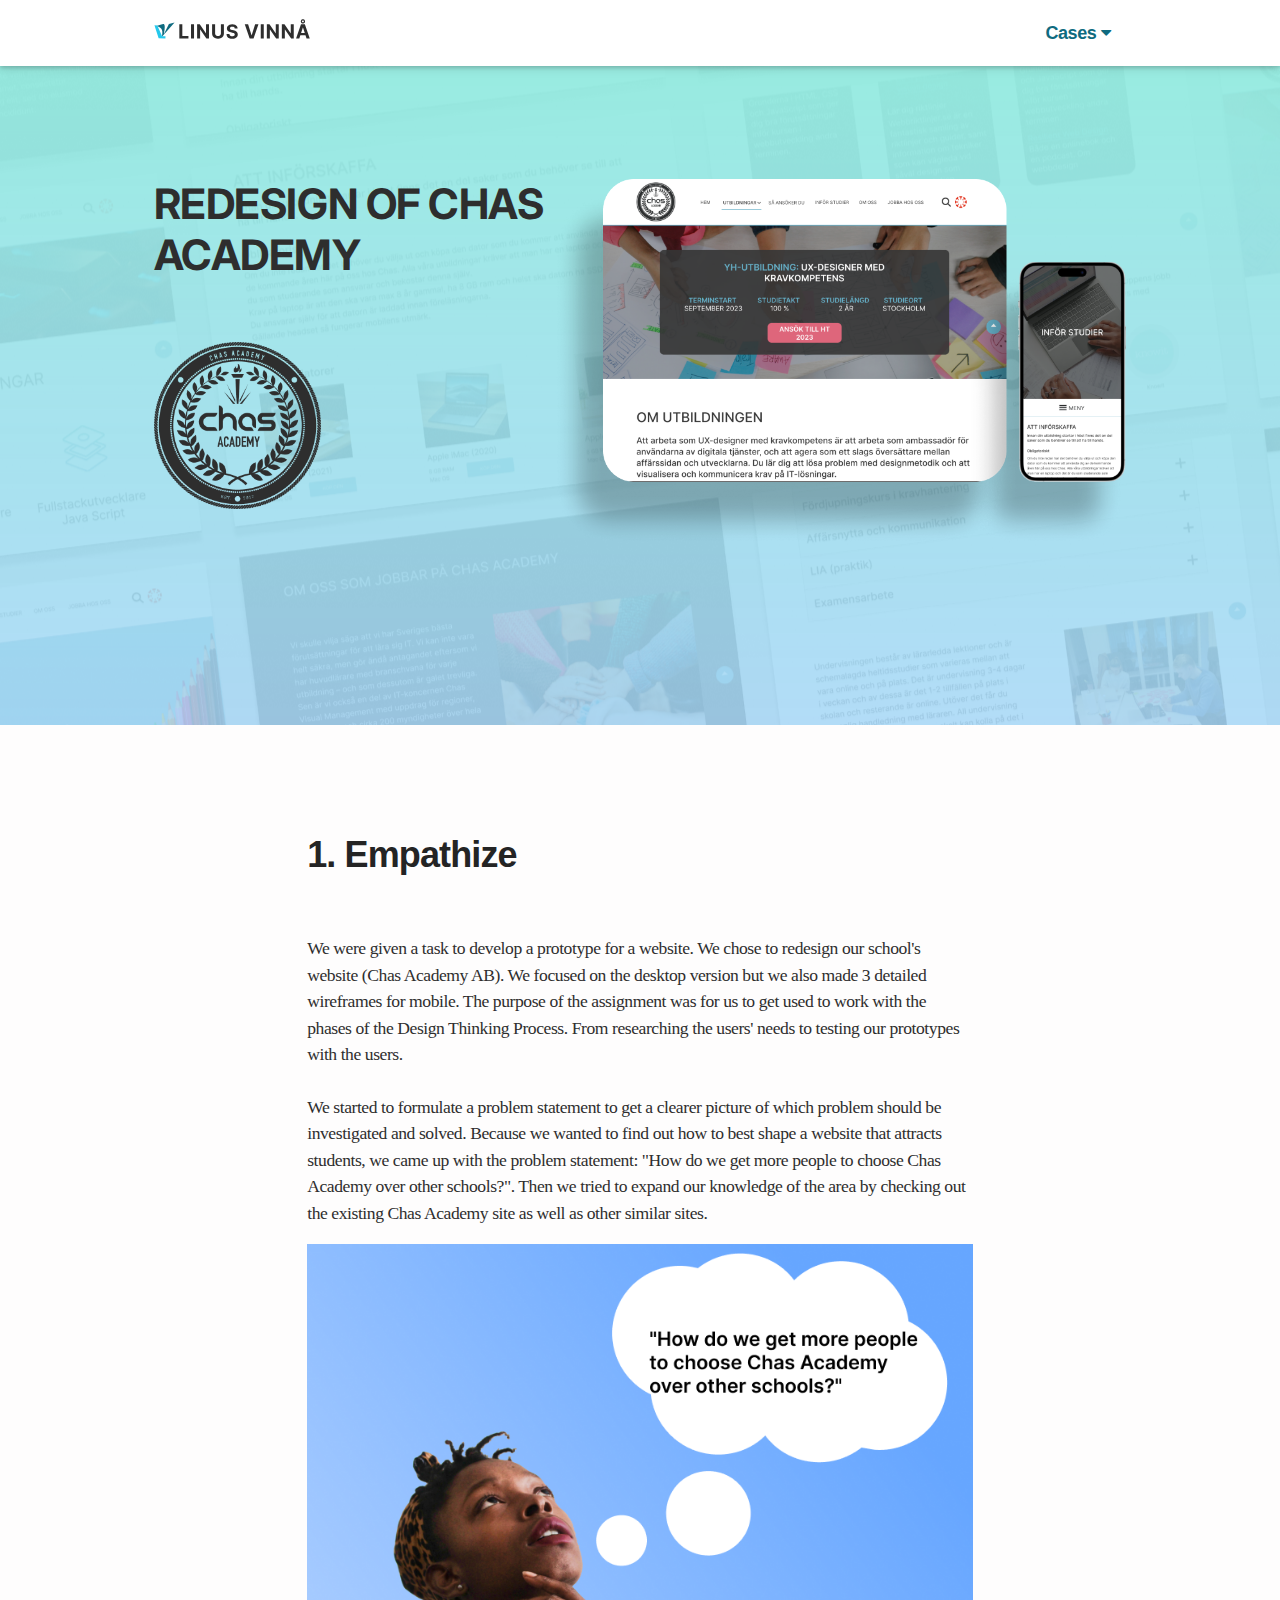
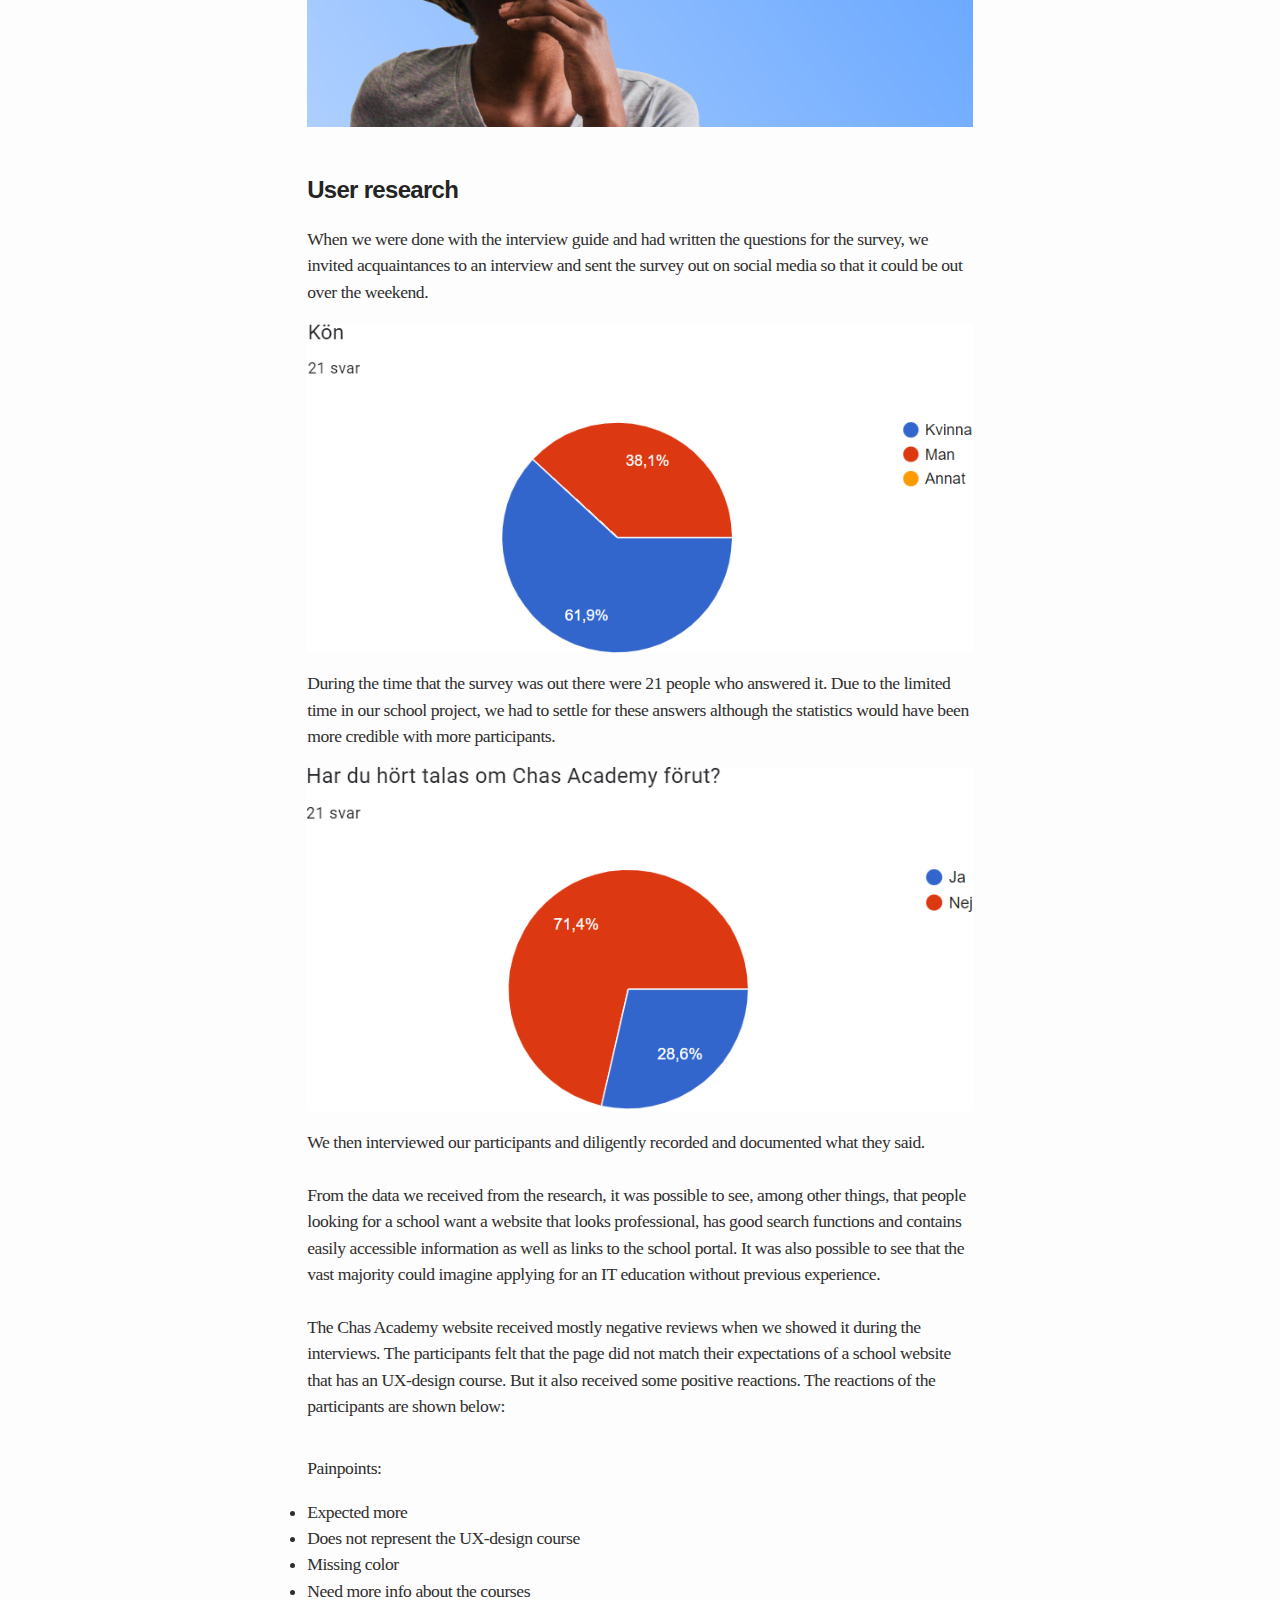
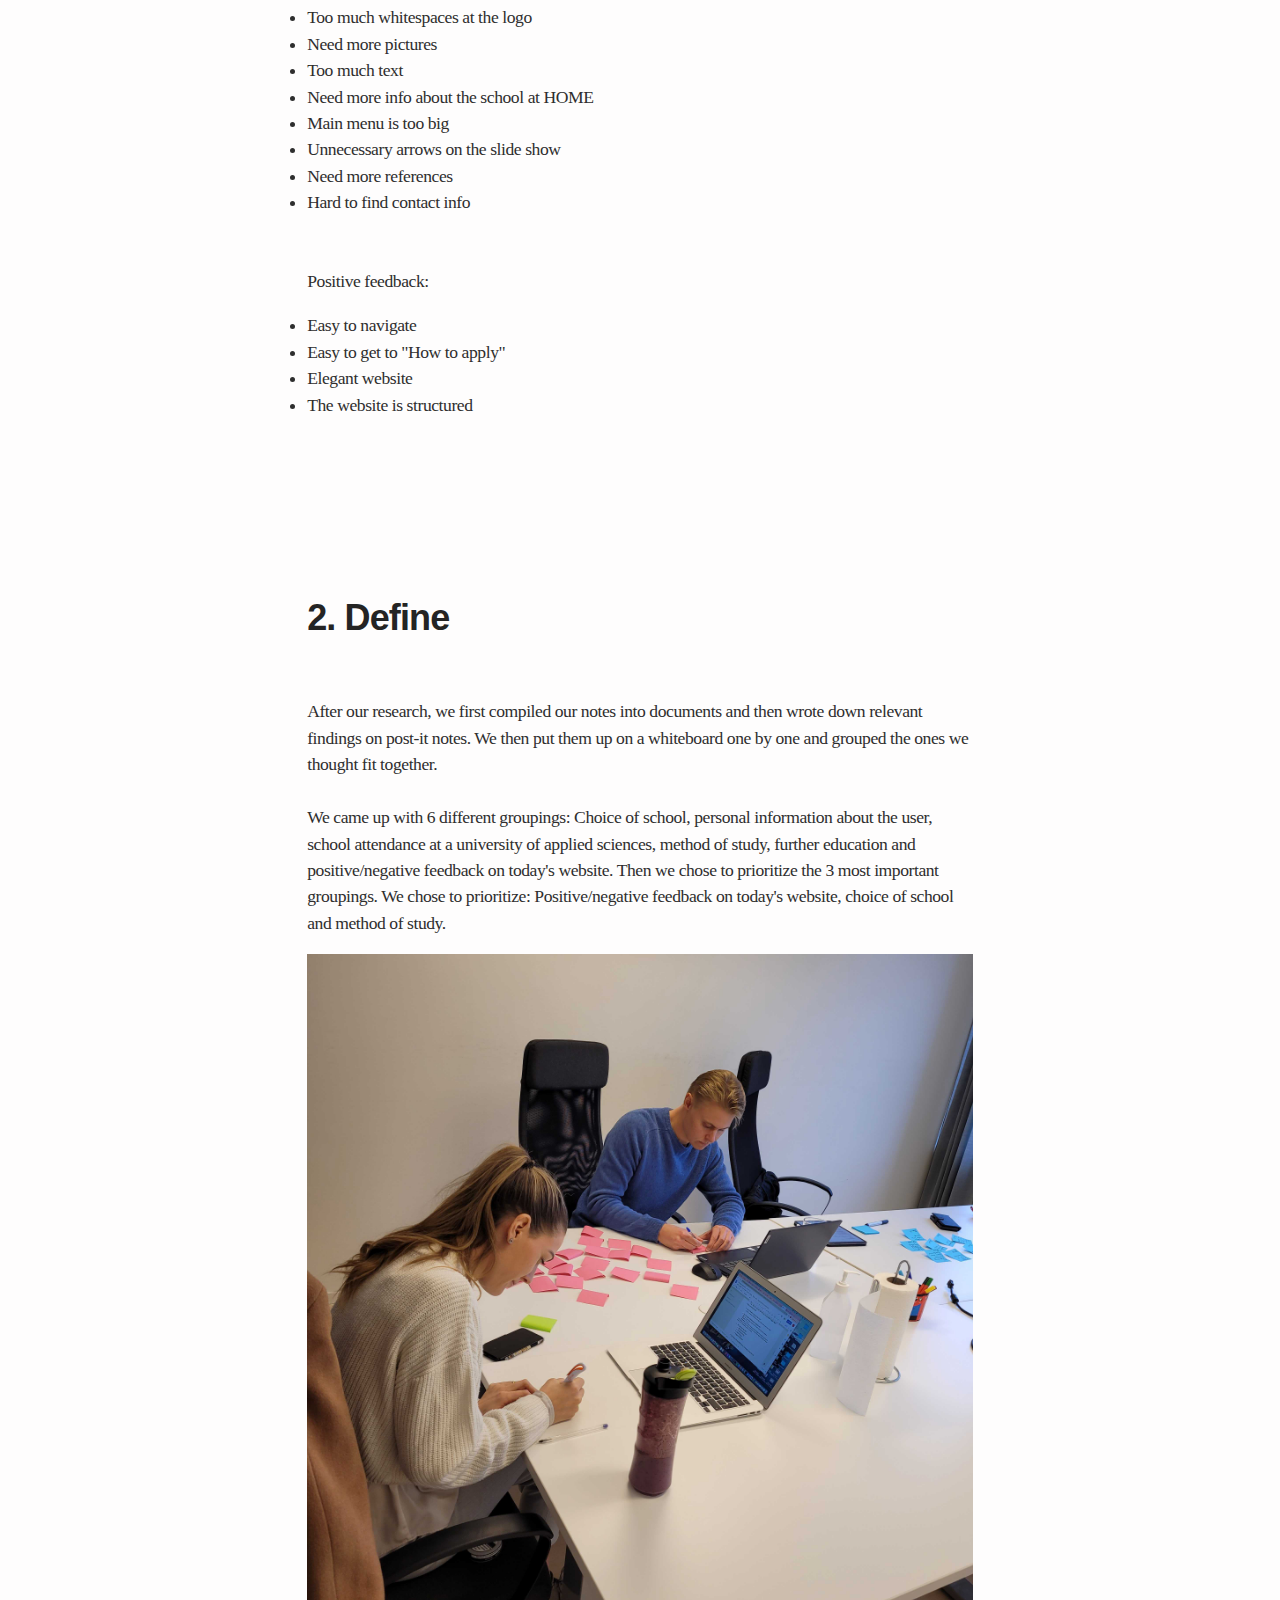
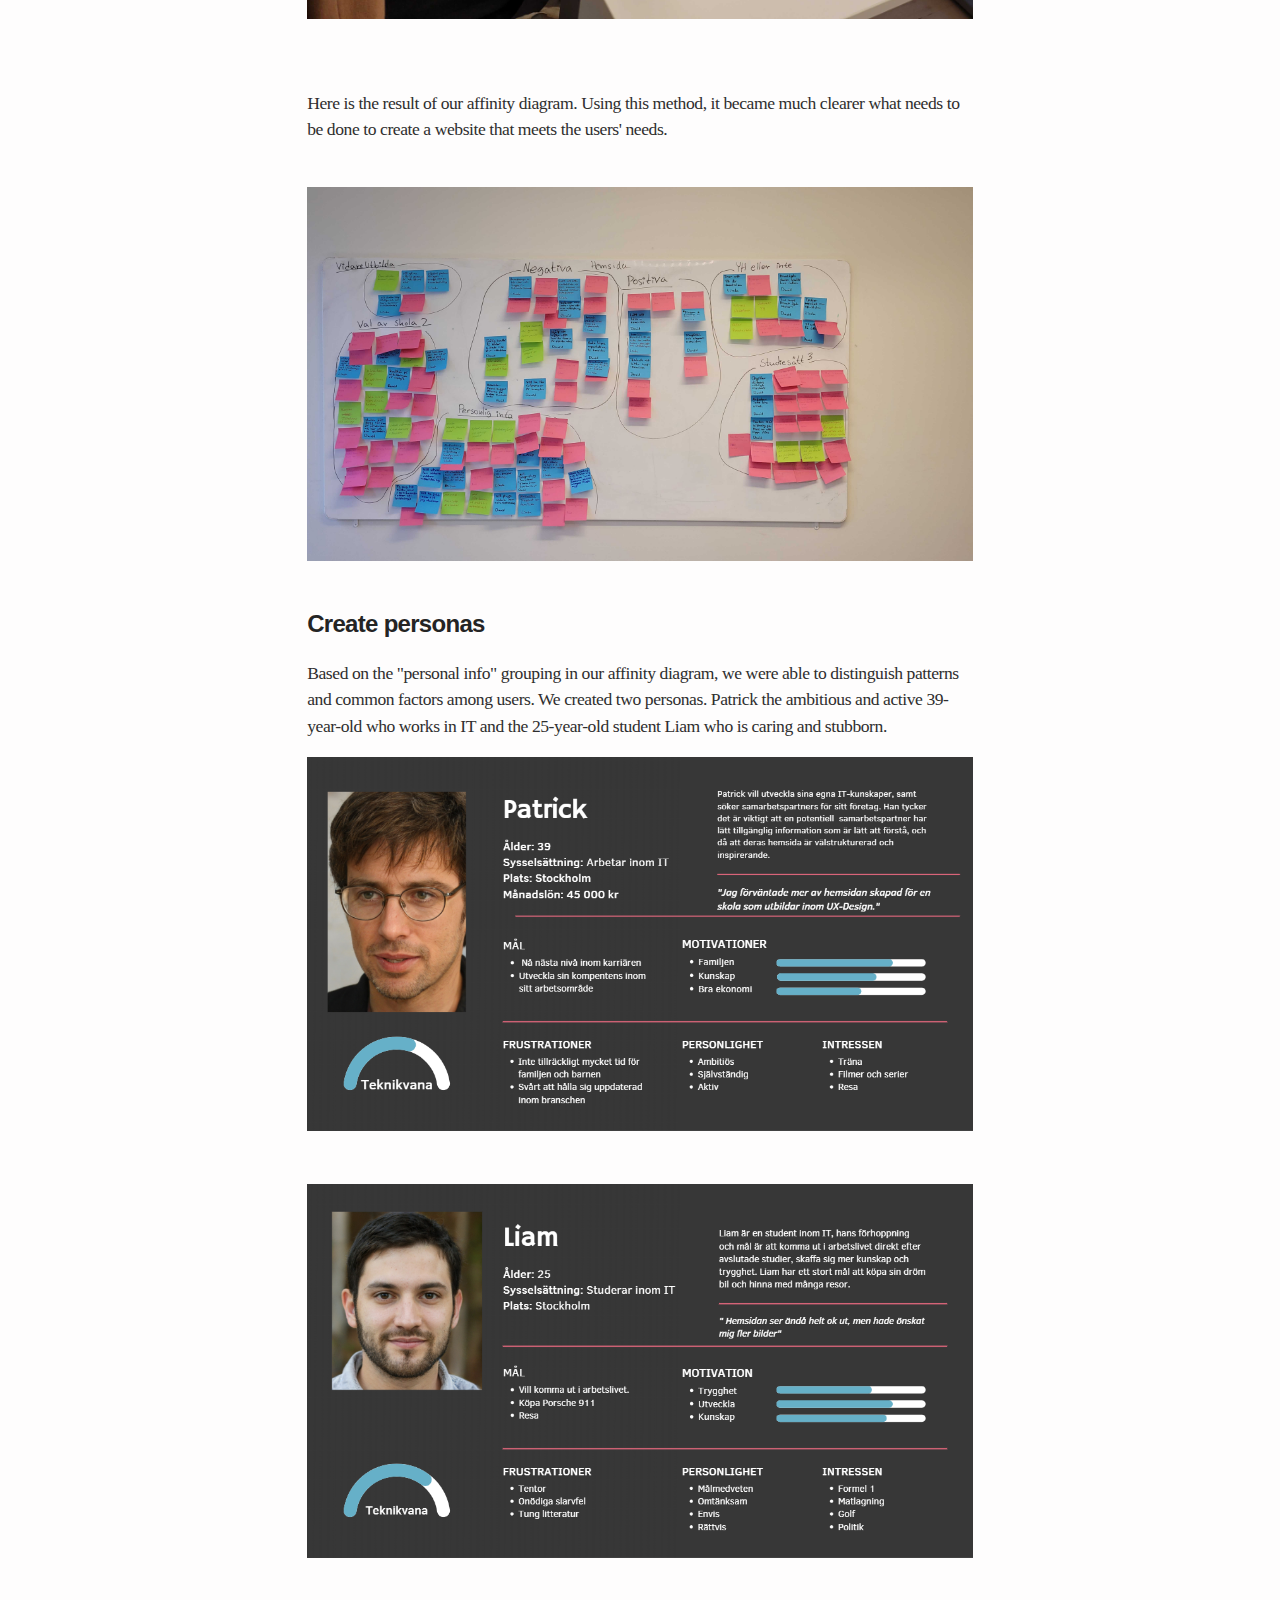
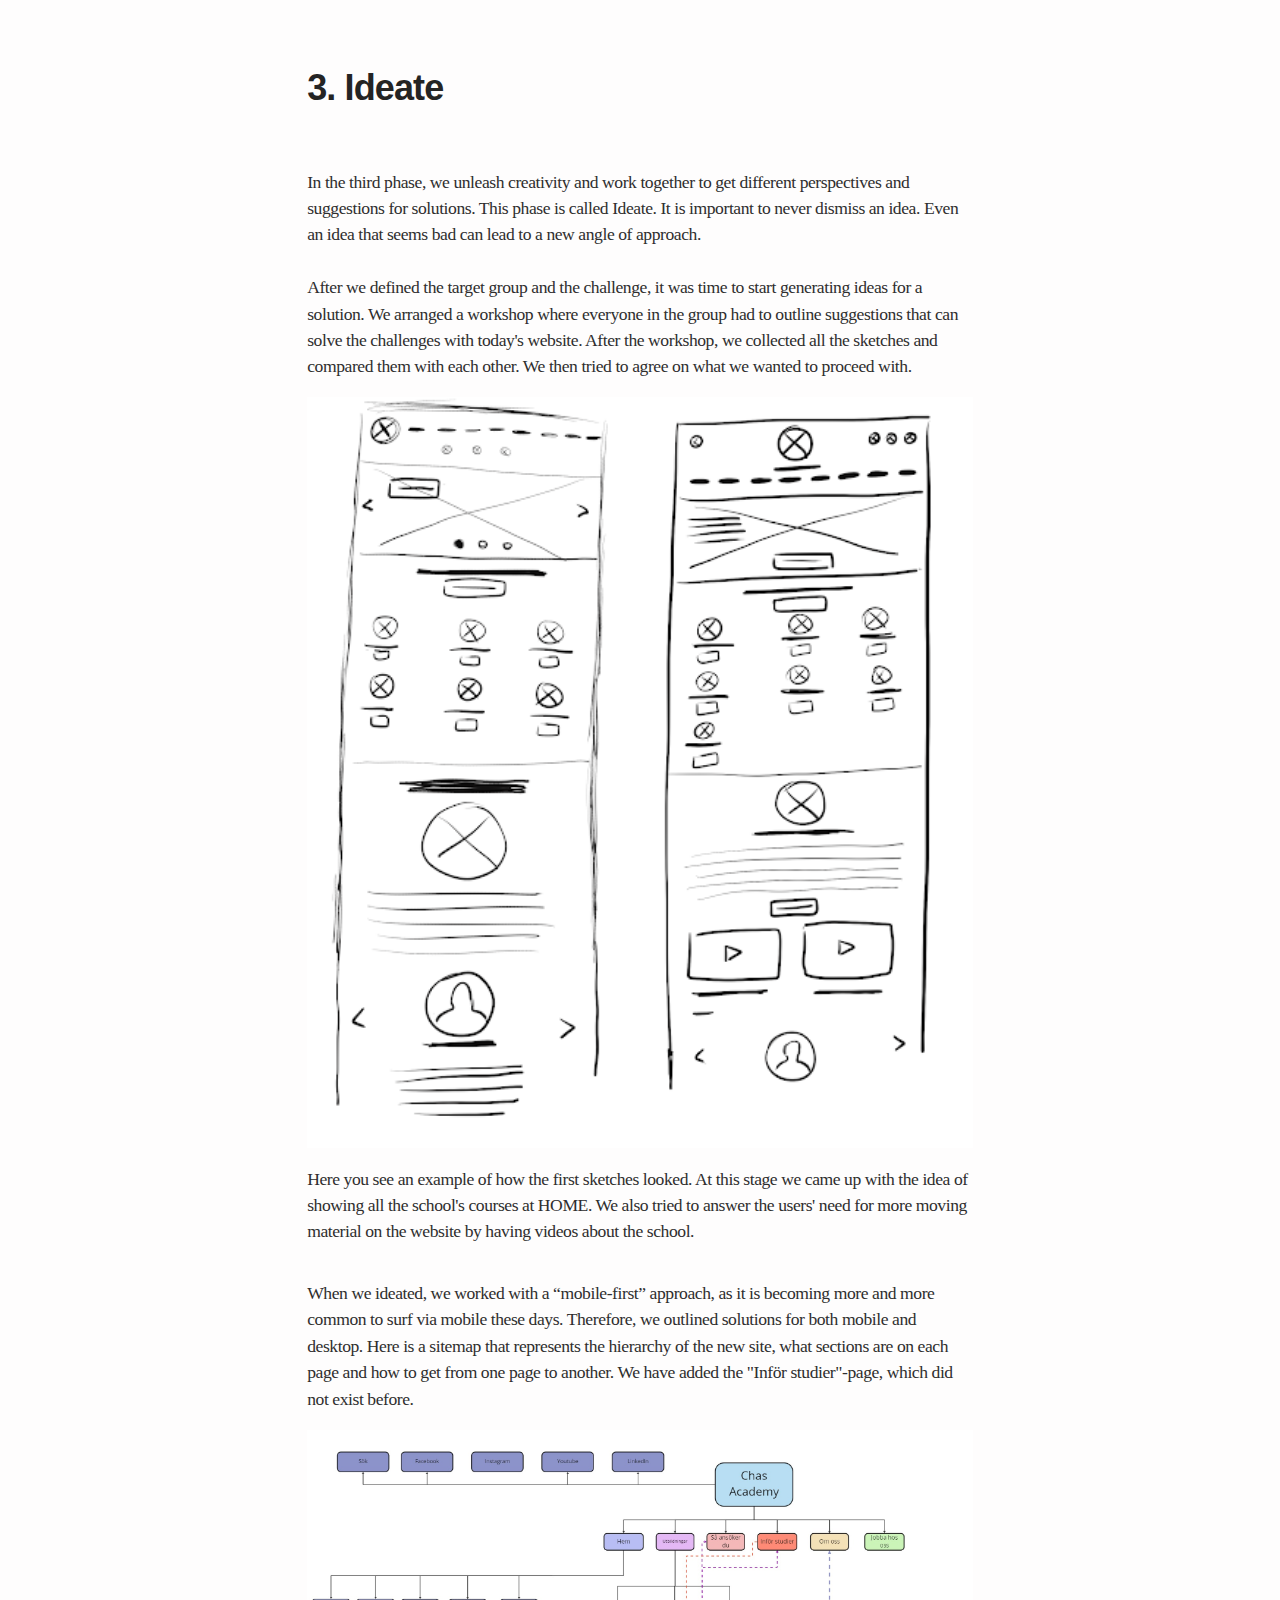
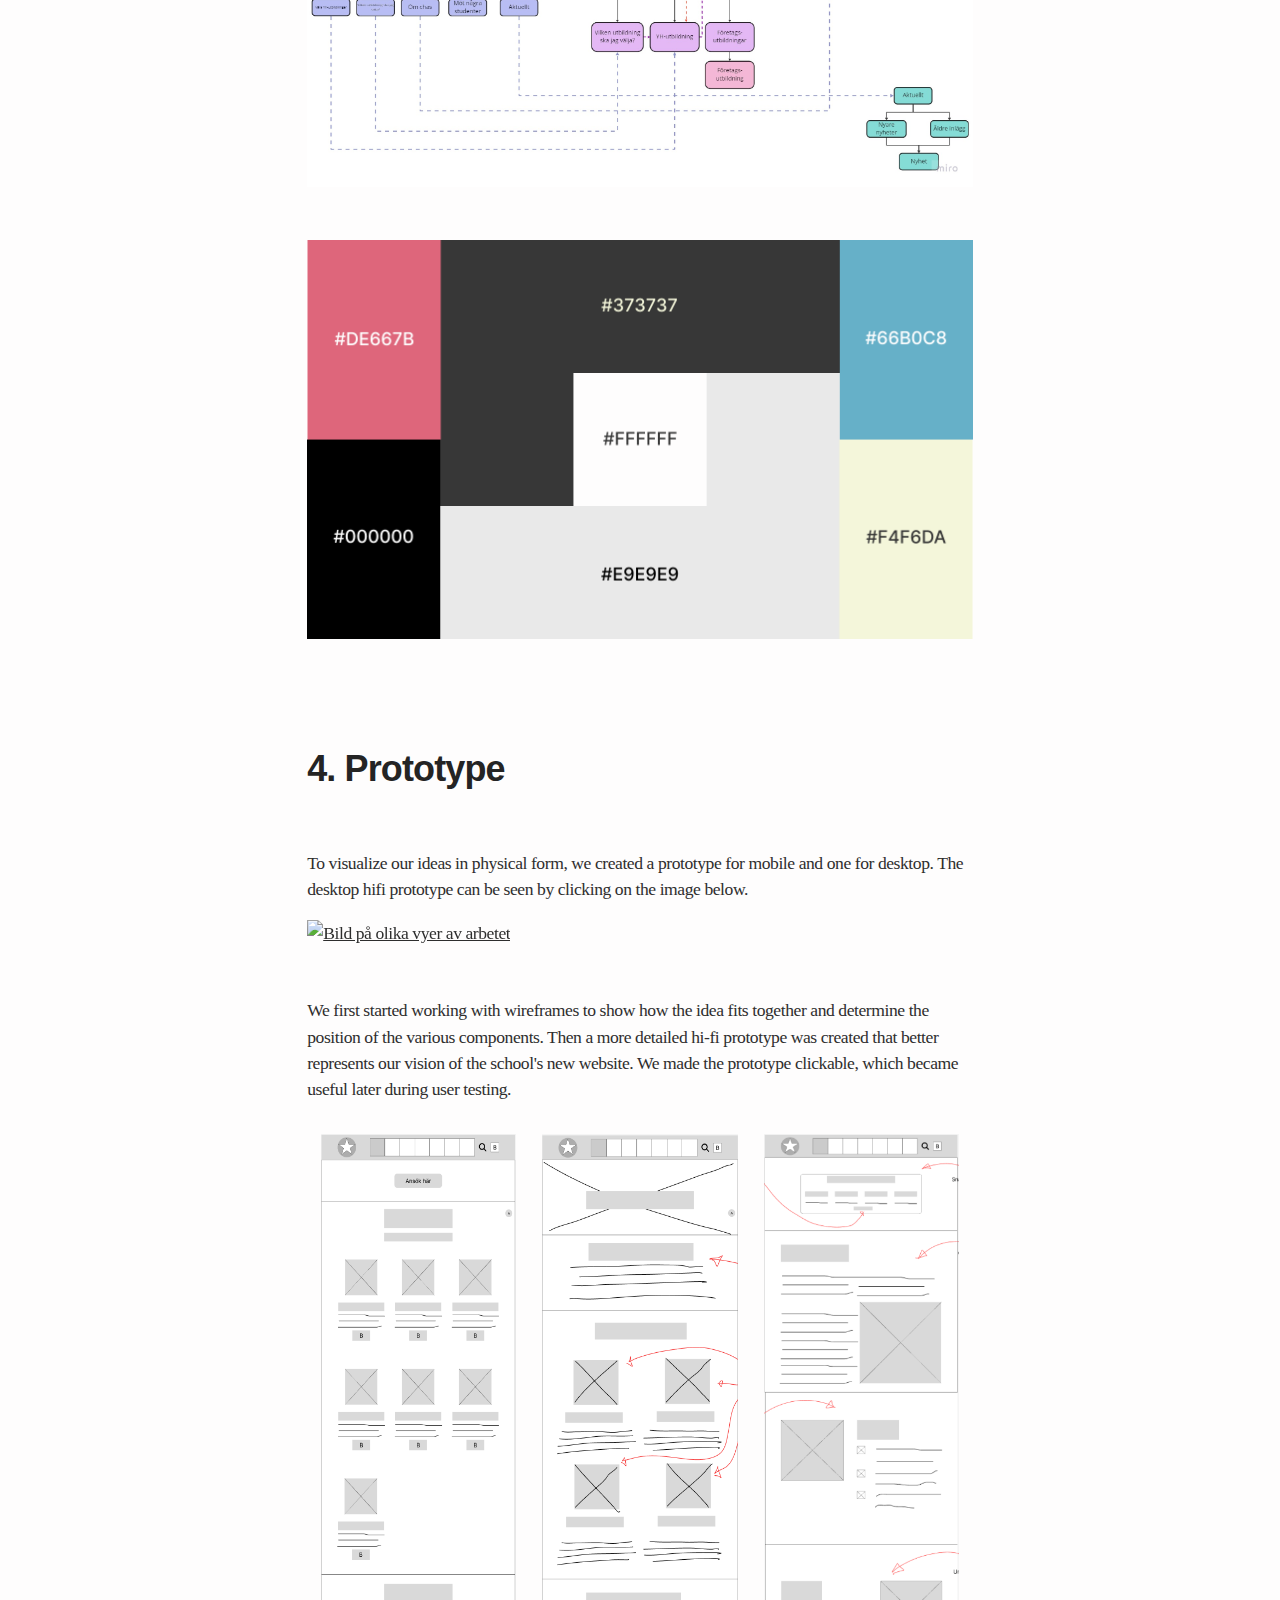
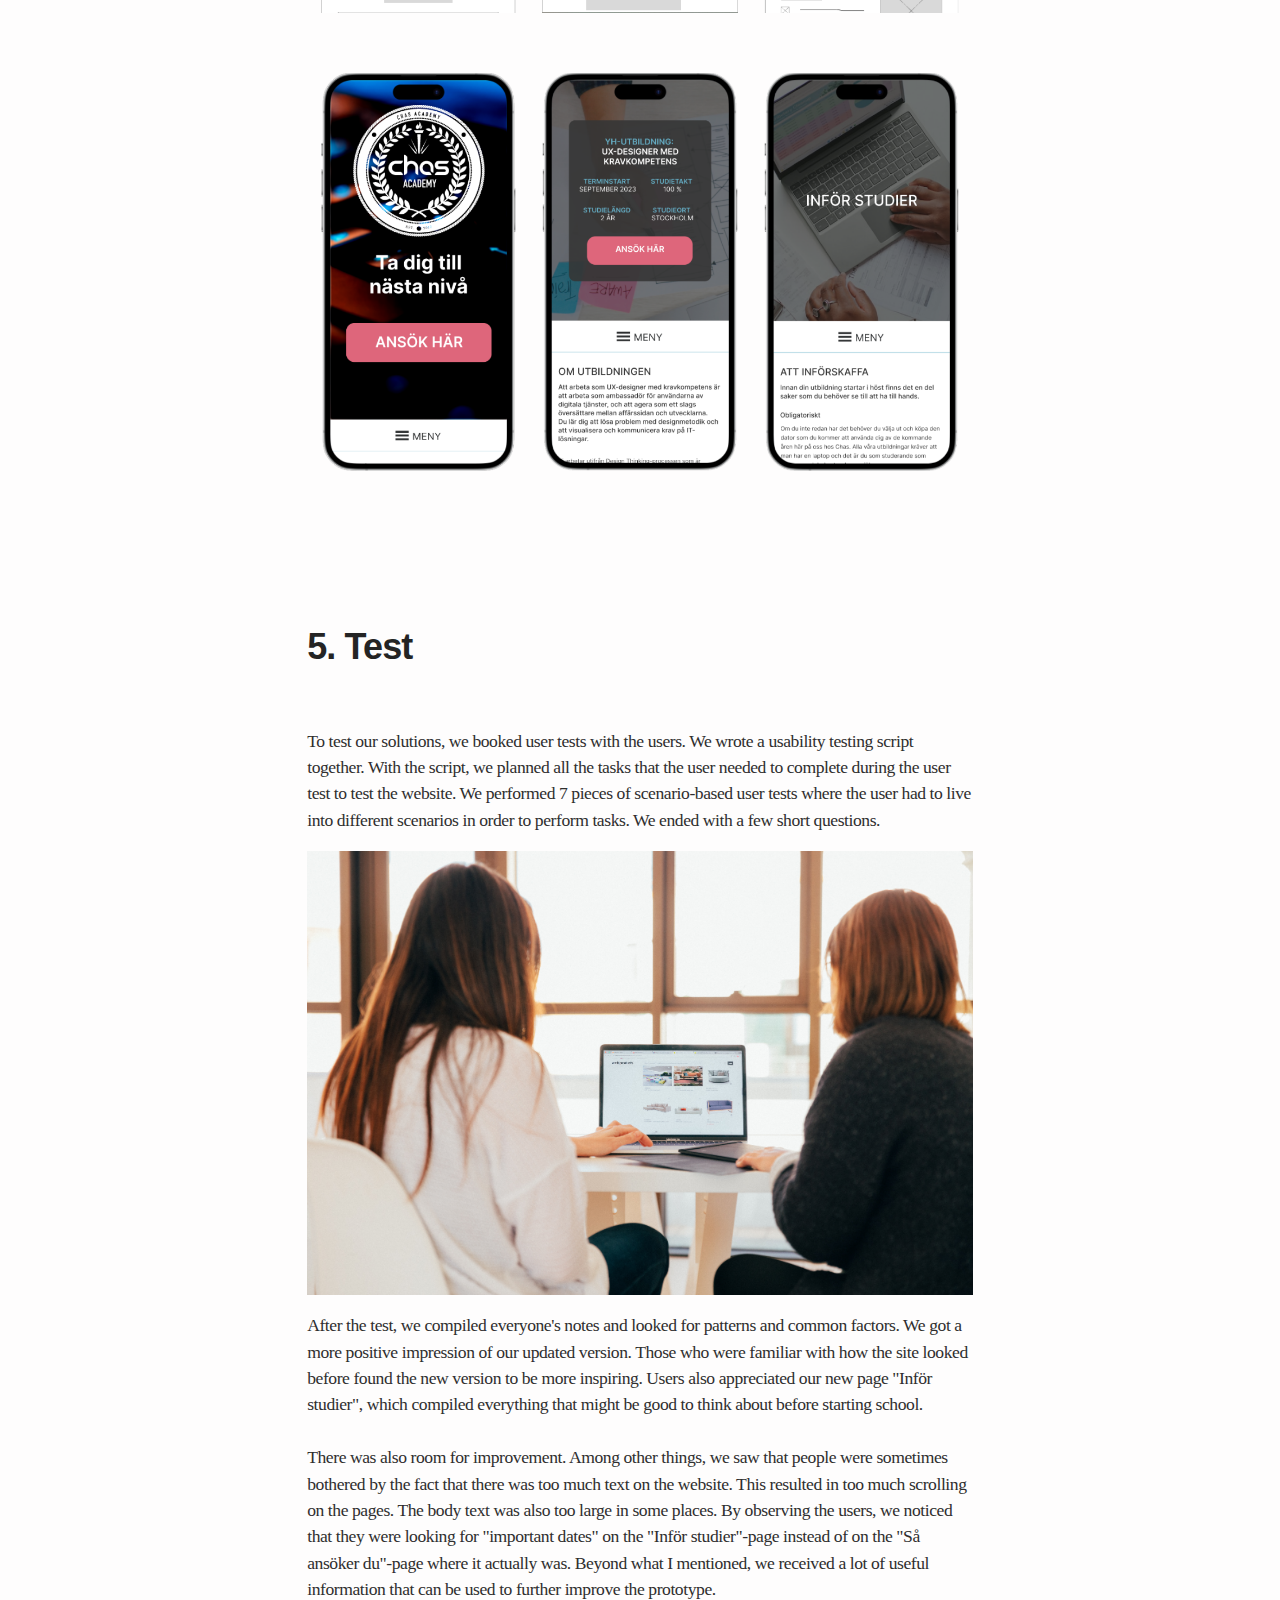
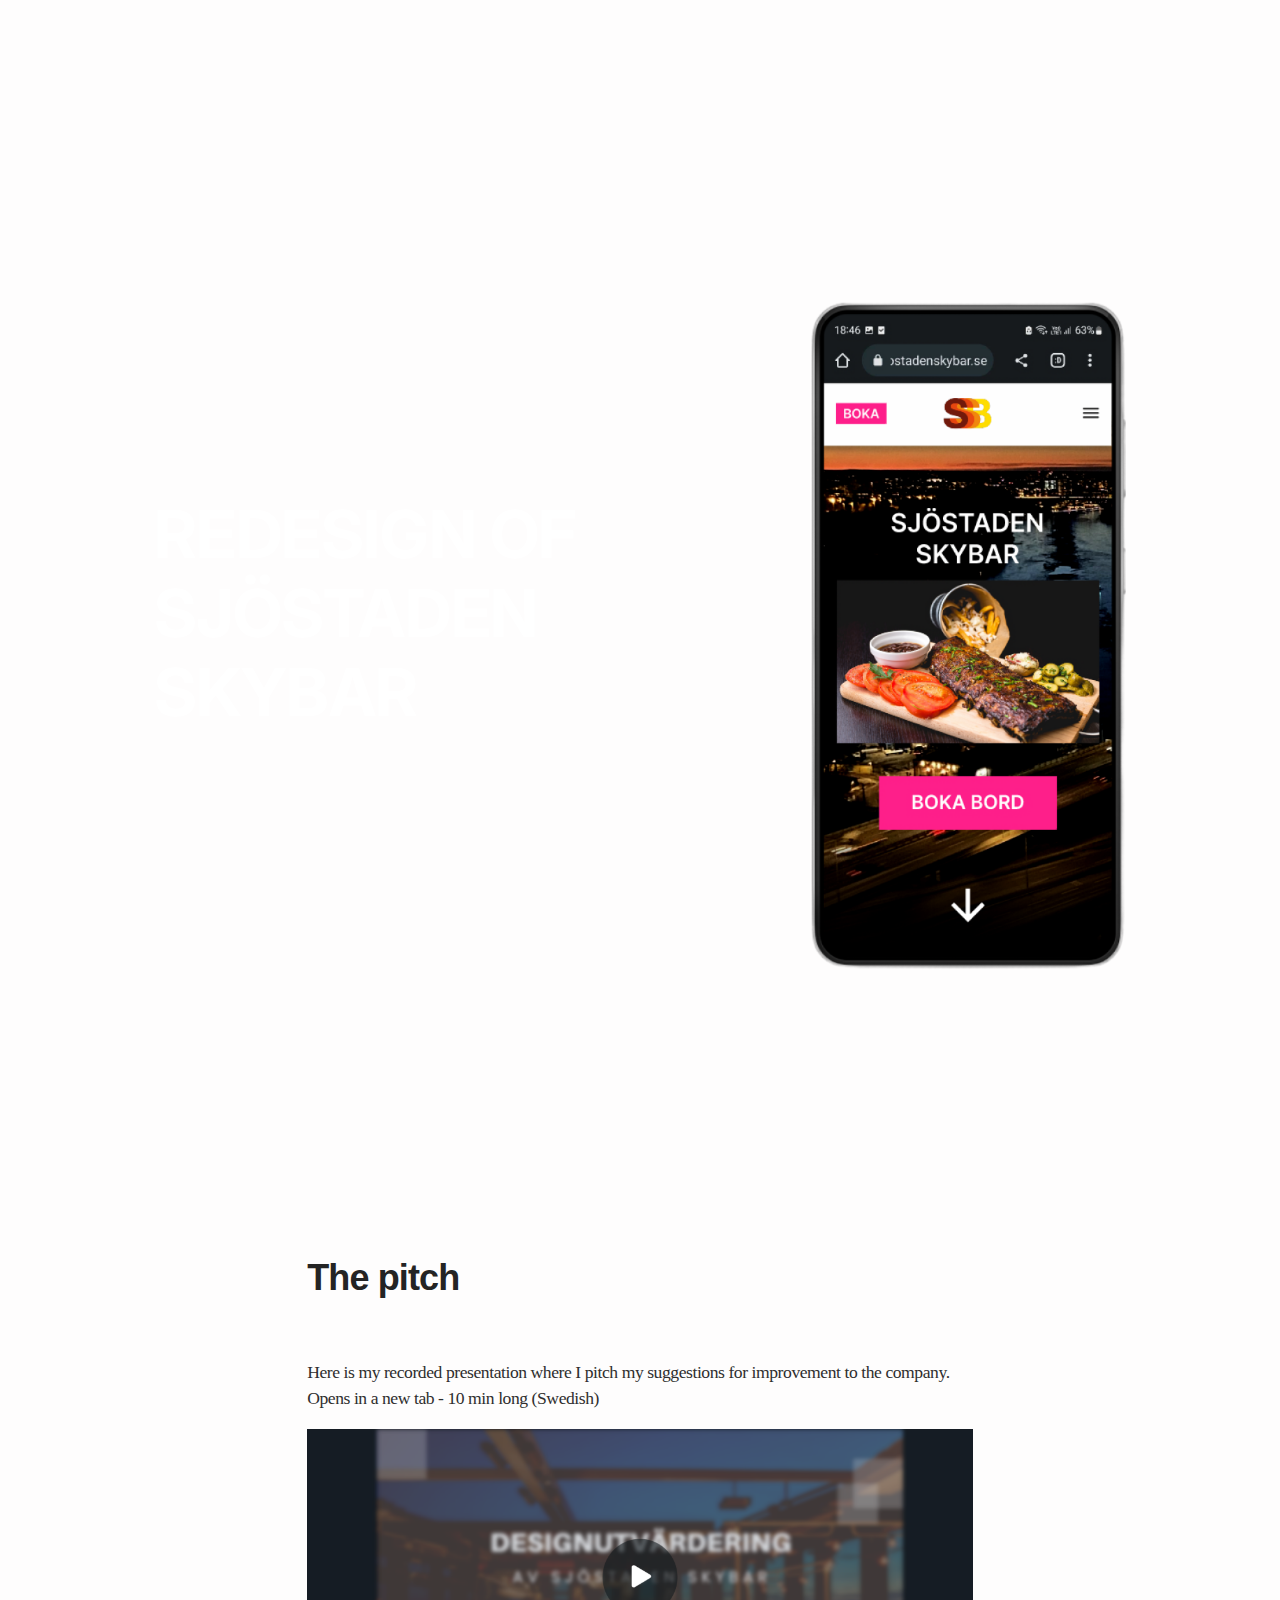
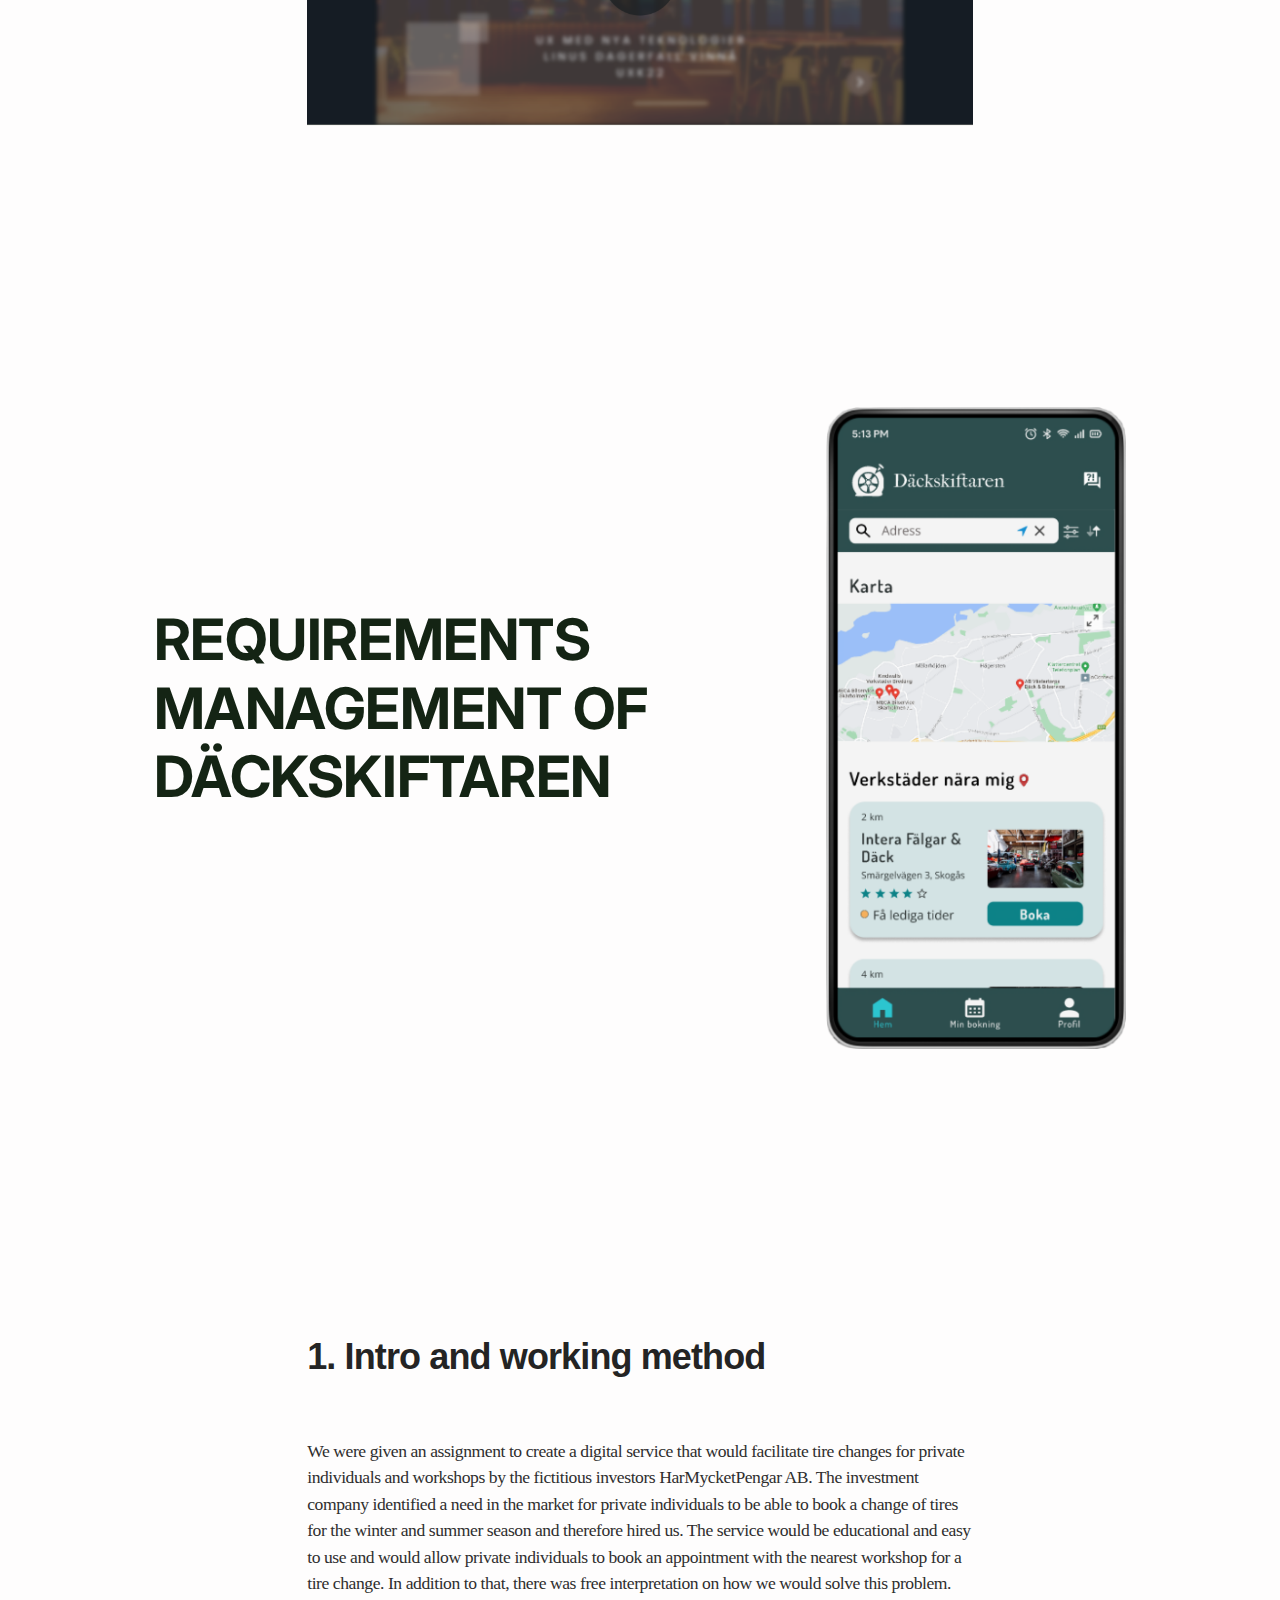
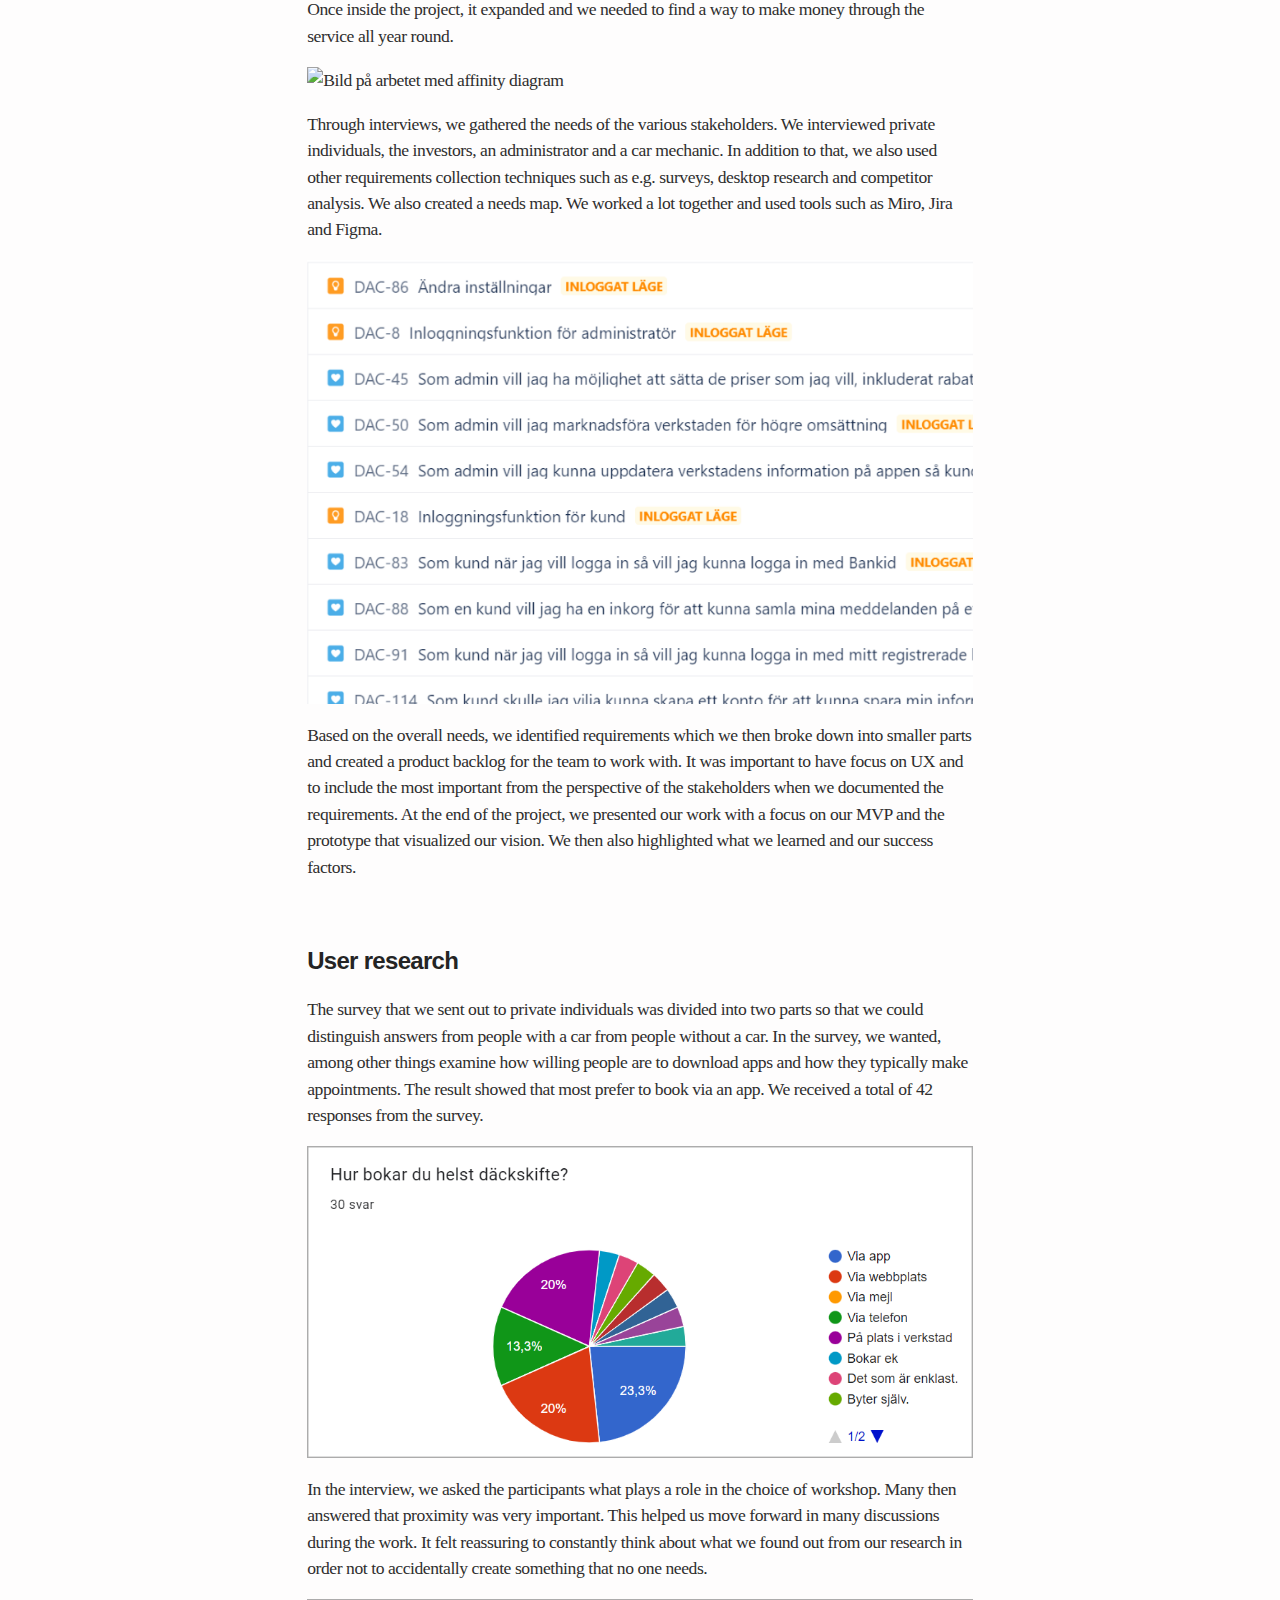
==== commit 93fe1c6e: "Test123" ====
--- a/work.html
+++ b/work.html
@@ -62,7 +62,7 @@
         }
 
         .dropdown-content a:hover {
-            background-color: #ddd;
+            background-color: #f5f2f2;
         }
 
         .dropdown:hover .dropdown-content {
@@ -70,7 +70,7 @@
         }
 
         .dropdown:hover {
-            background-color: #ddd;
+            background-color: #f5f2f2;
         }
 
         figure.zoom {
@@ -107,29 +107,36 @@
     <!-- Början av header -->
     <header>
         <div id="widescreen_logo">
-            <a href="#1"><img src="images/loggan2.svg"
+            <a href="index.html"><img src="images/loggan2.svg"
                     alt="Linus Vinnå logotyp" /></a><!--Alt beskriver innehåll som inte är text (1.1.1) -->
         </div>
 
         <div id="smallscreen_header"><!--Header för lite skärm-->
             <div id="smallscreen_logo">
-                <a href="#1"><img src="images/loggan.png" alt="Linus Vinnå logotyp" /></a><!--Logga-->
-            </div>
-            <a id="hamburger_menu_button">&#9776;</a><!--Burgermenu-->
-        </div>
-
+                <a href="index.html"><img src="images/loggan.png" alt="Linus Vinnå logotyp" /></a><!--Logga-->
+            </div>
+            <a href="javascript:void(0);" class="icon" onclick="myFunction()">
+                <i class="fa fa-bars"></i>
+            </a>
+        </div>
+
+        <div class="topnav">
+            <div id="myLinks">
+                <a href="index.html">Home</a>
+                <a href="#1">Cases</a>
+            </div>
+        </div>
 
         <nav>
             <ul id="largemenu"><!--Meny för stor skärm-->
-                <li><a href="index.html" class="close">Home</a></li>
-                <!--Visar var i flödet användaren befinner sig.-->
-                <li><a href="aboutMe.html" class="close">About me</a></li>
                 <div class="dropdown">
-                    <li><a href="work.html" id="active" class="close">Work <i class="fa fa-caret-down"></i></a></li>
+                    <li><a href="work.html" id="active" class="close">Cases <i class="fa fa-caret-down"></i></a></li>
                     <div class="dropdown-content">
                         <a href="#2">Chas Academy</a>
                         <a href="#8">Sjöstaden Skybar</a>
                         <a href="#9">Däckskiftaren</a>
+                        <a href="#10">Qliro AB</a>
+                        <!--<a href="#10">Qliro AB</a>-->
                     </div>
                 </div>
                 <!--Färgskillnader mellan textelementen kompletteras med understrykning (1.4.1)-->
@@ -138,22 +145,11 @@
             <ul id="smallmenu"><!--Meny för liten skärm-->
                 <li><a href="index.html" class="close">Home</a></li>
                 <!--Visar var i flödet användaren befinner sig.-->
-                <li><a href="aboutMe.html" class="close">About me</a></li>
-                <li><a href="work.html" id="active2" class="close">Work</a></li>
+                <li><a href="#2" class="close">Cases</a></li>
                 <!--Färgskillnader mellan textelementen kompletteras med fetstil (1.4.1)-->
             </ul>
         </nav>
     </header><!-- Slut av header -->
-    <div class="banner2"> <!-- Början av banner -->
-        <h2>WORK</h2> <!--Rubrik-->
-    </div> <!-- Slutet av banner -->
-
-    <div id="navbar">
-        <a href="#2">Chas Academy</a>
-        <a href="#8">Sjöstaden Skybar</a>
-        <a href="#9">Däckskiftaren</a>
-    </div>
-
 
     <span id="2"></span>
     <section class="parallax"> <!--parallax div--> <!--Banner-->
@@ -162,7 +158,7 @@
                 <div id="item1">
                     <div id="top_div">
                         <h1 class="title">Redesign of Chas Academy</h1> <!-- Rubrik -->
-                        <img class="casestudylogo" alt="Chas Academy logga" src="images/chaslogo.png" /> <!-- Logga -->
+                        <img class="casestudylogo" alt="Chas Academy logga" src="images/chaslogo.png" /> <!--Logga-->
                     </div>
                 </div>
                 <div id="item2">
@@ -180,358 +176,326 @@
         </div>
     </section>
 
-    <div class="content">
-
-        <div class="horizontal_image_div"> <!-- Meny för sidans olika delar -->
-            <a href="#3"><img class="sectionimage" alt="Ikon för delen Empathize." src="images/empathize.png" /></a>
-            <a href="#4"><img class="sectionimage" alt="Ikon för delen Define." src="images/define.png" /></a>
-            <a href="#5"><img class="sectionimage" alt="Ikon för delen Ideate." src="images/ideate.png" /></a>
-            <a href="#6"><img class="sectionimage" alt="Ikon för delen Prototype." src="images/prototype.png" /></a>
-            <a href="#7"><img class="sectionimage" alt="Ikon för delen Testing." src="images/testing.png" /></a>
-        </div>
-
-        <span id="3"></span>
-        <div class="flexbox_div1"> <!-- Rubriker och ingress  -->
-            <div class="case_study_section_title">
-                <h3>EMPATHIZE</h3> <!-- Rubrik för sektionen EMPATHIZE  -->
-            </div>
-            <!--<div class="ingress">
+    <div class="section_content">
+        <div class="content">
+
+            <span id="3"></span>
+            <div class="flexbox_div1"> <!-- Rubriker och ingress  -->
+                <div class="case_study_section_title">
+                    <h3>1. Empathize</h3> <!-- Rubrik för sektionen EMPATHIZE  -->
+                </div>
+                <!--<div class="ingress">
                 <p>We were given a task to develop a prototype for a website. We chose to redesign our school's
                     website (Chas Academy AB). We focused on the desktop version but we also made 3 detailed wireframes
                     for mobile.
                     The purpose of the assignment was for us to get used to work with the phases of the Design Thinking
                     Process. From researching the users' needs to testing our prototypes with the users.</p>
             </div>-->
-        </div>
-
-        <div class="flexbox_div2">
-            <div class="left_content_div"> <!-- Vänstra delen av innehållet för sektionen DEFINE -->
-                <p><b>We were given a task to develop a prototype for a website. We chose to redesign our school's
+            </div>
+
+            <div class="flexbox_div21">
+                <div class="left_content_div"> <!-- Vänstra delen av innehållet för sektionen DEFINE -->
+                    <p>We were given a task to develop a prototype for a website. We chose to redesign our school's
                         website (Chas Academy AB). We focused on the desktop version but we also made 3 detailed
                         wireframes
                         for mobile.
                         The purpose of the assignment was for us to get used to work with the phases of the Design
                         Thinking
-                        Process. From researching the users' needs to testing our prototypes with the users.</b><br><br>
-                    We started to formulate a problem statement to get a clearer picture of which problem should be
-                    investigated and solved. Because we wanted to find out how to best shape a website that attracts
-                    students, we came up with the problem statement: "How do we get more people to choose Chas Academy
-                    over other schools?". Then we tried to expand our knowledge of the area by checking out the
-                    existing
-                    Chas Academy site as well as other similar sites.</p>
-                <!-- Bild -->
-            </div>
-            <div class="right_content_div"> <!-- Högra delen av innehållet för sektionen DEFINE -->
-                <img class="content_div_image" alt="Bild på arbetet med affinity diagram" src="images/thinking2.png" />
-                <p><br><br>When we felt we had a better understanding, we
-                    prepared questions for our UX research where we chose to work with in-depth interviews and a survey.
-                    We chose this combination as it would give us both qualitative and quantitative data.</p>
-            </div>
-        </div>
-
-        <div class="flexbox_div112">
-
-            <div class="case_study_section_title">
-                <h4 class="case_study_section_h3">USER RESEARCH</h4>
-                <!-- Underrubrik under EMPATHIZE för sektionen USER RESEARCH  -->
-            </div>
-        </div>
-
-        <div class="flexbox_div2">
-            <div class="left_content_div"> <!-- Vänstra delen av innehållet för sektionen USER RESEARCH -->
-                <img class="content_div_image"
-                    alt="Bild över statestik för Kön i undersökningen. 38,1% kvinnor 69,9% män."
-                    src="images/stats.png" /> <!-- Bild -->
-            </div>
-            <div class="right_content_div"> <!-- Högra delen av innehållet för sektionen USER RESEARCH -->
-                <p>When we were done with the interview guide and had written the questions for the survey, we invited
-                    acquaintances to an interview and sent the survey out on social media so that it could be out over
-                    the weekend.<br><br>
-                    During the time that the survey was out there were 21 people who answered it. Due to the limited
-                    time in our school project, we had to settle for these answers although the statistics would have
-                    been more credible with more participants.
-                </p>
-            </div>
-        </div>
-
-
-        <div class="flexbox_div3">
-            <div class="left_content_div"> <!-- Vänstra delen av innehållet för sektionen USER RESEARCH -->
-                <p>We then interviewed our participants and diligently recorded and documented what they said.<br><br>
-
-                    From the data we received from the research, it was possible to see, among other things, that people
-                    looking for a school want a website that looks professional, has good search functions and contains
-                    easily accessible information as well as links to the school portal. It was also possible to see
-                    that the vast majority could imagine applying for an IT education without previous
-                    experience.<br><br>The Chas Academy website received mostly negative reviews when we showed it
-                    during the interviews. The
-                    participants felt that the page did not match their expectations of a school website that has an
-                    UX-design course. But it also received some positive reactions. The reactions of the participants
-                    are shown below:</p>
-            </div>
-            <div class="right_content_div"> <!-- Högra delen av innehållet för sektionen USER RESEARCH -->
-                <img class="content_div_image"
-                    alt="Bild över statestik för om personer har hört talas om skolan innan. 28,6% ja och 71,4% nej."
-                    src="images/stats2.png" />
-                <p><br><br></p>
-                <img class="content_div_image"
-                    alt="Bild över statestik för om personer har hört talas om skolan innan. 28,6% ja och 71,4% nej."
-                    src="images/stats3.png" />
-            </div>
-        </div>
-
-        <div class="flexbox_div3">
-            <div class="left_content_div"> <!-- Vänstra delen av innehållet för sektionen USER RESEARCH -->
-                <p class="ingress2"> Painpoints:<br><br>
-                </p>
-                <p>
-                    <li>Expected more<br></li>
-                    <li>Does not represent the UX-design course<br></li>
-                    <li>Missing color<br></li>
-                    <li>Need more info about the courses<br></li>
-                    <li>Too much whitespaces at the logo<br></li>
-                    <li>Need more pictures<br></li>
-                    <li>Too much text <br></li>
-                    <li>Need more info about the school at HOME<br></li>
-                    <li>Main menu is too big<br></li>
-                    <li>Unnecessary arrows on the slide show<br></li>
-                    <li>Need more references<br></li>
-                    <li>Hard to find contact info<br></li>
-                </p>
-            </div>
-            <div class="right_content_div"> <!-- Högra delen av innehållet för sektionen USER RESEARCH -->
-                <p class="ingress2"> Positive feedback:<br><br>
-                <p>
-                    <li>Easy to navigate<br></li>
-                    <li>Easy to get to "How to apply"<br></li>
-                    <li>Elegant website<br></li>
-                    <li>The website is structured<br></li>
-                </p>
-            </div>
-        </div>
-
-    </div>
-
-    <div class="content">
-        <span id="4"></span>
-
-        <div class="flexbox_div1">
-
-            <div class="case_study_section_title">
-                <h3>DEFINE</h3> <!-- Rubrik för sektionen DEFINE  -->
-            </div>
-            <!--<div class="ingress">
-                <p>Efter vår research sammanställde vi först våra anteckningar i dokument och skrev sedan ned relevanta
-                    fynd på post-it lappar. Vi satte sedan upp dom på en whiteboardtavla en efter en och grupperade ihop
-                    de som vi tyckte passade ihop. Vi fick fram 6 stycken olika grupperingar: Val av skola, personlig
-                    info om användaren, skolgång på yrkeshögskola, studiesätt, vidareutbildning och positiv/negativ
-                    feedback på dagens hemsida. </p>
+                        Process. From researching the users' needs to testing our prototypes with the users.<br><br>
+                        We started to formulate a problem statement to get a clearer picture of which problem should be
+                        investigated and solved. Because we wanted to find out how to best shape a website that attracts
+                        students, we came up with the problem statement: "How do we get more people to choose Chas
+                        Academy
+                        over other schools?". Then we tried to expand our knowledge of the area by checking out the
+                        existing
+                        Chas Academy site as well as other similar sites.</p>
+                    <img class="content_div_image" alt="Bild på arbetet med affinity diagram"
+                        src="images/thinking2.png" />
+                    <!-- Bild -->
+                </div>
+            </div>
+
+            <div class="flexbox_div112">
+
+                <div class="case_study_section_title">
+                    <h4 class="case_study_section_h3">User research</h4>
+                    <!-- Underrubrik under EMPATHIZE för sektionen USER RESEARCH  -->
+                </div>
+            </div>
+
+            <div class="flexbox_div21">
+                <div class="left_content_div"> <!-- Vänstra delen av innehållet för sektionen DEFINE -->
+                    <p>When we were done with the interview guide and had written the questions for the survey, we
+                        invited
+                        acquaintances to an interview and sent the survey out on social media so that it could be out
+                        over
+                        the weekend.</p>
+                    <img class="content_div_image" alt="Bild på arbetet med affinity diagram" src="images/stats.png" />
+                    <!-- Bild -->
+                </div>
+            </div>
+
+            <div class="flexbox_div21">
+                <div class="left_content_div"> <!-- Vänstra delen av innehållet för sektionen DEFINE -->
+                    <p>During the time that the survey was out there were 21 people who answered it. Due to the limited
+                        time in our school project, we had to settle for these answers although the statistics would
+                        have
+                        been more credible with more participants.</p>
+                    <img class="content_div_image" alt="Bild på arbetet med affinity diagram" src="images/stats2.png" />
+                    <!-- Bild -->
+                </div>
+            </div>
+
+            <div class="flexbox_div21">
+                <div class="left_content_div"> <!-- Vänstra delen av innehållet för sektionen DEFINE -->
+                    <p>We then interviewed our participants and diligently recorded and documented what they
+                        said.<br><br>
+
+                        From the data we received from the research, it was possible to see, among other things, that
+                        people
+                        looking for a school want a website that looks professional, has good search functions and
+                        contains
+                        easily accessible information as well as links to the school portal. It was also possible to see
+                        that the vast majority could imagine applying for an IT education without previous
+                        experience.<br><br>The Chas Academy website received mostly negative reviews when we showed it
+                        during the interviews. The
+                        participants felt that the page did not match their expectations of a school website that has an
+                        UX-design course. But it also received some positive reactions. The reactions of the
+                        participants
+                        are shown below:</p>
+                    <!-- Bild -->
+                </div>
+            </div>
+
+            <div class="flexbox_div3">
+                <div class="left_content_div"> <!-- Vänstra delen av innehållet för sektionen USER RESEARCH -->
+                    <p>Painpoints:
+                        <li>Expected more<br></li>
+                        <li>Does not represent the UX-design course<br></li>
+                        <li>Missing color<br></li>
+                        <li>Need more info about the courses<br></li>
+                        <li>Too much whitespaces at the logo<br></li>
+                        <li>Need more pictures<br></li>
+                        <li>Too much text <br></li>
+                        <li>Need more info about the school at HOME<br></li>
+                        <li>Main menu is too big<br></li>
+                        <li>Unnecessary arrows on the slide show<br></li>
+                        <li>Need more references<br></li>
+                        <li>Hard to find contact info<br></li>
+                    </p>
+                    <p>
+                        Positive feedback:
+                        <li>Easy to navigate<br></li>
+                        <li>Easy to get to "How to apply"<br></li>
+                        <li>Elegant website<br></li>
+                        <li>The website is structured<br></li>
+                    </p>
+                    </p>
+                </div>
+            </div>
+
+        </div>
+
+        <div class="content">
+            <span id="4"></span>
+
+            <div class="flexbox_div15"> <!-- Rubriker och ingress  -->
+                <div class="case_study_section_title">
+                    <h3>2. Define</h3> <!-- Rubrik för sektionen EMPATHIZE  -->
+                </div>
+                <!--<div class="ingress">
+                <p>We were given a task to develop a prototype for a website. We chose to redesign our school's
+                    website (Chas Academy AB). We focused on the desktop version but we also made 3 detailed wireframes
+                    for mobile.
+                    The purpose of the assignment was for us to get used to work with the phases of the Design Thinking
+                    Process. From researching the users' needs to testing our prototypes with the users.</p>
             </div>-->
-        </div>
-
-        <div class="flexbox_div2">
-            <div class="left_content_div"> <!-- Vänstra delen av innehållet för sektionen DEFINE -->
-                <img class="content_div_image" alt="Bild på arbetet med affinity diagram" src="images/affinity1.jpg" />
-                <!-- Bild -->
-            </div>
-            <div class="right_content_div"> <!-- Högra delen av innehållet för sektionen DEFINE -->
-                <p>After our research, we first compiled our notes into documents and then wrote down relevant findings
-                    on post-it notes.
+            </div>
+
+            <div class="flexbox_div21">
+                <div class="left_content_div"> <!-- Vänstra delen av innehållet för sektionen DEFINE -->
+                    <p>After our research, we first compiled our notes into documents and then wrote down relevant
+                        findings
+                        on post-it notes. We then put them up on a whiteboard one by one and grouped the ones we thought
+                        fit
+                        together.<br><br>
+                        We came up with 6 different groupings: Choice of school, personal information about the user,
+                        school
+                        attendance at a university of applied sciences, method of study, further education and
+                        positive/negative feedback on today's website.
+                        Then we chose to prioritize the 3 most important groupings. We chose to prioritize:
+                        Positive/negative feedback on today's website, choice of school and method of study.</p>
+                    <img class="content_div_image" alt="Bild på arbetet med affinity diagram"
+                        src="images/affinity1.jpg" />
+                    <p> <br><br>Here is the result of our affinity diagram. Using this method, it became
+                        much clearer what needs to be done to create a website that meets the users' needs.<br><br></p>
+                    <img class="content_div_image" alt="Bild på arbetet med affinity diagram"
+                        src="images/affinity12.jpg" />
+                    <!-- Bild -->
+                </div>
+            </div>
+
+            <div class="flexbox_div112">
+
+                <div class="case_study_section_title">
+                    <h4 class="case_study_section_h3">Create personas</h4>
+                    <!-- Underrubrik under EMPATHIZE för sektionen USER RESEARCH  -->
+                </div>
+            </div>
+            <div class="flexbox_div21">
+                <div class="left_content_div"> <!-- Vänstra delen av innehållet för sektionen DEFINE -->
+                    <p>Based on the "personal info" grouping in our affinity diagram, we were able to distinguish
+                        patterns
+                        and common factors among users. We created two personas. Patrick the ambitious and active
+                        39-year-old who works in IT and the 25-year-old student Liam who is caring and stubborn.
+                    </p>
+                    <!-- Bild -->
+                    <img class="content_div_image" alt="Bild på arbetet med affinity diagram"
+                        src="images/persona1.png" />
                     <br><br>
-                    We then put them up on a whiteboard one by one and grouped the ones we thought fit together. We came
-                    up with 6 different groupings: Choice of school, personal information about the user, school
-                    attendance at a
-                    university of applied sciences, method of study, further education and positive/negative feedback on
-                    today's website.
-                    <br><br>
-
-                    Then we chose to prioritize the 3 most important groupings. We chose to prioritize:
-                    Positive/negative feedback on today's website, choice of school and method of study.
-                </p>
-            </div>
-        </div>
-
-        <div class="flexbox_div21">
-            <div class="left_content_div"> <!-- Vänstra delen av innehållet för sektionen DEFINE -->
-                <p><b>The final affinity diagram</b><br><br>
-                    Here is the result of our affinity diagram. Using this method, it became
-                    much clearer what needs to be done to create a website that meets the users' needs.<br><br></p>
-                <img class="content_div_image" alt="Bild på arbetet med affinity diagram" src="images/affinity12.jpg" />
-                <!-- Bild -->
-            </div>
-        </div>
-
-        <h4 class="case_study_section_h3">CREATE PERSONAS</h4>
-        <!-- Underrubrik under DEFINE för sektionen CREATE PERSONAS-->
-        <div class="flexbox_div2">
-            <div class="left_content_div"> <!-- Vänstra delen av innehållet för sektionen CREATE PERSONAS -->
-                <p>Based on the "personal info" grouping in our affinity diagram, we were able to distinguish patterns
-                    and common factors among users. We created two personas. Patrick the ambitious and active
-                    39-year-old who works in IT and the 25-year-old student Liam who is caring and stubborn.
-                </p>
-            </div>
-        </div>
-
-
-        <div class="flexbox_div3">
-            <div class="left_content_div123"> <!-- Vänstra delen av innehållet för sektionen CREATE PERSONAS -->
-                <img class="content_div_image" alt="Bild på Persona" src="images/persona1.png" /> <!-- Bild-->
-            </div>
-            <div class="right_content_div123"> <!-- Högra delen av innehållet för sektionen CREATE PERSONAS -->
-                <img class="content_div_image" alt="Bild på Persona" src="images/persona2.png" />
-            </div>
-        </div>
-
-    </div>
-
-
-    <section class="parallax3"></section> <!-- Parallax div -->
-
-    <div class="content">
-        <span id="5"></span>
-        <div class="flexbox_div1">
-
-            <div class="case_study_section_title">
-                <h3>IDEATE</h3> <!-- Rubrik för sektionen IDEATE  -->
-            </div>
-        </div>
-
-        <div class="flexbox_div2">
-            <div class="left_content_div"> <!-- Vänstra delen av innehållet för sektionen DEFINE -->
-                <p><b>In the third phase, we unleash creativity and work together to get different perspectives and
+                    <img class="content_div_image" alt="Bild på arbetet med affinity diagram"
+                        src="images/persona2.png" />
+                </div>
+            </div>
+        </div>
+
+        <div class="content">
+            <span id="4"></span>
+
+            <div class="flexbox_div1"> <!-- Rubriker och ingress  -->
+                <div class="case_study_section_title">
+                    <h3>3. Ideate</h3> <!-- Rubrik för sektionen EMPATHIZE  -->
+                </div>
+            </div>
+
+            <div class="flexbox_div21">
+                <div class="left_content_div"> <!-- Vänstra delen av innehållet för sektionen DEFINE -->
+                    <p>In the third phase, we unleash creativity and work together to get different perspectives and
                         suggestions for solutions. This phase is called Ideate. It is important to never dismiss an
                         idea.
-                        Even an idea that seems bad can lead to a new angle of approach.</b><br><br>
-                    After we defined the target group and the challenge, it was time to start generating ideas for a
-                    solution.
+                        Even an idea that seems bad can lead to a new angle of approach.<br><br>
+                        After we defined the target group and the challenge, it was time to start generating ideas for a
+                        solution. We arranged a workshop where everyone in the group had to outline suggestions that can
+                        solve the challenges with today's website. After the workshop, we collected all the sketches and
+                        compared them with each other. We then tried to agree on what we wanted to proceed with.</p>
+                    <img class="content_div_image" alt="Bild på arbetet med affinity diagram"
+                        src="images/sketch1.png" />
+                    <p>Here you see an example of how the first sketches looked. At this stage we came up with the
+                        idea of showing all the school's courses at HOME.
+
+                        We also tried to answer the users' need for more moving material on the website by having videos
+                        about the school.</p>
+                    <!-- Bild -->
+                </div>
+            </div>
+
+            <div class="flexbox_div21">
+                <div class="left_content_div"> <!-- Vänstra delen av innehållet för sektionen DEFINE -->
+                    <p>When we ideated, we worked with a “mobile-first” approach, as it is becoming more and more common
+                        to
+                        surf via mobile these days. Therefore, we outlined solutions for both mobile and desktop.
+
+                        Here is a sitemap that represents the hierarchy of the new site, what sections are on each page
+                        and
+                        how to get from one page to another. We have added the "Inför studier"-page, which did not exist
+                        before.
+                    </p>
+                    <img class="content_div_image" alt="Bild på arbetet med affinity diagram"
+                        src="images/sitemap.jpg" />
                     <br><br>
-                    We arranged a workshop where everyone in the group had to outline suggestions that can solve the
-                    challenges with today's website. After the workshop, we collected all the sketches and compared them
-                    with each other. We then tried to agree on what we wanted to proceed with.
-
-                    <br><br>
-                    Here you see an example of how the first sketches looked. At this stage we came up with the idea of
-                    showing all the school's courses at HOME. We also tried to answer the users' need for more moving
-                    material on the website by having videos about the school.
-                </p>
-                <!-- Bild -->
-            </div>
-            <div class="right_content_div"> <!-- Högra delen av innehållet för sektionen DEFINE -->
-                <img class="content_div_image" alt="Bild på konceptskisser" src="images/sketch1.png" />
-            </div>
-        </div>
-
-        <div class="flexbox_div3">
-            <div id="left_content_div2"> <!-- Vänstra delen av innehållet för sektionen CREATE PERSONAS -->
-                <p>When we ideated, we worked with a “mobile-first” approach, as it is becoming more and more common to
-                    surf via mobile these days. Therefore, we outlined solutions for both mobile and desktop.
-                    <br><br>Here is a sitemap that represents the hierarchy of the new site, what sections are on each
-                    page and how to get from one page to another. We have added the "Inför studier"-page, which did not
-                    exist before.
-                </p>
-            </div>
-            <div id="right_content_div2"> <!-- Högra delen av innehållet för sektionen CREATE PERSONAS -->
-                <img class="content_div_image" alt="Bild på sitemap" src="images/sitemap.jpg" /> <!-- Bild -->
-            </div>
-        </div>
-
-
-        <div class="fullscreen_image_div">
-            <img class="fullscreen_image" alt="Bild på färgtempelet" src="images/colortempelet.png" /> <!-- Bild -->
-        </div>
-
-    </div>
-
-    <div class="content">
-
-        <span id="6"></span>
-        <div class="flexbox_div1">
-
-            <div class="case_study_section_title">
-                <h3>PROTOTYPE</h3> <!-- Rubrik för sektionen PROTOTYPE  -->
-            </div>
-            <div class="ingress">
-                <p>To visualize our ideas in physical form, we created a prototype for mobile and one for
-                    desktop. The desktop hifi prototype can be seen
-                    by clicking on the image below.</p>
-            </div>
-        </div>
-
-        <div class="fullscreen_image_div2">
-            <a href="https://www.figma.com/proto/4YwJxfoYfx3LOhuhqx2fgX/F%C3%B6rb%C3%A4ttra-CHAS?page-id=0%3A1&node-id=125-4264&viewport=600%2C649%2C0.12&scaling=scale-down-width&starting-point-node-id=125%3A4264"
-                target="_blank">
-                <div class="container">
-                    <img src="images/desktop1.png" alt="Bild på olika vyer av arbetet" class="other_work_image">
-                    <!-- Bild -->
-                    <div class="middle">
-                        <div class="other_work_btn_text">View prototype</div>
-                    </div>
-                </div>
-            </a>
-            <p class="fullscreen_image_text">
-                We first started working with wireframes to show how the idea fits together and determine the position
-                of the various components. Then a more detailed hi-fi prototype was created that better represents our
-                vision of the school's new website. We made the prototype clickable, which became useful later during
-                user testing.
-        </div>
-
-        <div class="horizontal_image_div2"> <!-- Div med bilder -->
-            <img class="sectionimage2" alt="Bild på lowfi mockup" src="images/lowfi1.png" />
-            <img class="sectionimage2" alt="Bild på lowfi mockup" src="images/lowfi2.png" />
-            <img class="sectionimage2" alt="Bild på lowfi mockup" src="images/lowfi3.png" />
-        </div>
-
-        <div class="horizontal_image_div2"> <!-- Div med bilder -->
-            <img class="sectionimage2" alt="Bild på prototyp" src="images/prototyp1.png" />
-            <img class="sectionimage2" alt="Bild på prototyp" src="images/prototyp2.png" />
-            <img class="sectionimage2" alt="Bild på prototyp" src="images/prototyp3.png" />
-        </div>
-
-    </div>
-
-    <div class="content">
-
-        <span id="7"></span>
-        <div class="flexbox_div1">
-
-            <div class="case_study_section_title">
-                <h3>TEST</h3><!-- Rubrik för sektionen TEST  -->
-            </div>
-        </div>
-
-        <div class="flexbox_div2">
-            <div class="left_content_div"> <!-- Vänstra delen av innehållet för sektionen TEST -->
-                <img class="content_div_image" alt="Bild på användartest" src="images/usertest.jpg" />
-            </div>
-            <div class="right_content_div"> <!-- Högra delen av innehållet för sektionen TEST -->
-                <p>To test our solutions, we booked user tests with the users.<br><br>
-
-                    We wrote a usability testing script together. With the script, we planned all the tasks that the
-                    user needed to complete during the user test to test the website. We performed 7
-                    pieces of scenario-based user tests where the user had to live into different scenarios in order to
-                    perform tasks.
-                    We ended with a few short questions.
-                </p>
-            </div>
-        </div>
-
-
-        <div class="flexbox_div3">
-            <div class="left_content_div"> <!-- Understa delen av innehållet för sektionen TEST -->
-                <p>After the test, we compiled everyone's notes and looked for patterns and common factors. We got a
-                    more positive impression of our updated version. Those who were familiar with how the site looked
-                    before found the new version to be more inspiring. Users also appreciated our new page "Inför
-                    studier", which compiled everything that might be good to think about before starting
-                    school.<br><br>
-
-                    There was also room for improvement. Among other things, we saw that people were sometimes bothered
-                    by the fact that there was too much text on the website. This resulted in too much scrolling on the
-                    pages. The body text was also too large in some places. By observing the users, we noticed that they
-                    were looking for "important dates" on the "Inför studier"-page instead of on the "Så ansöker
-                    du"-page
-                    where it actually was. Beyond what I mentioned, we received a lot of useful information that
-                    can be used to further improve the prototype.
-                </p>
+                    <img class="content_div_image" alt="Bild på arbetet med affinity diagram"
+                        src="images/colortempelet.png" />
+                </div>
+            </div>
+        </div>
+
+
+        <div class="content">
+            <span id="4"></span>
+
+            <div class="flexbox_div1"> <!-- Rubriker och ingress  -->
+                <div class="case_study_section_title">
+                    <h3>4. Prototype</h3> <!-- Rubrik för sektionen EMPATHIZE  -->
+                </div>
+            </div>
+
+            <div class="flexbox_div21">
+                <div class="left_content_div"> <!-- Vänstra delen av innehållet för sektionen DEFINE -->
+                    <p>To visualize our ideas in physical form, we created a prototype for mobile and one for desktop.
+                        The
+                        desktop hifi prototype can be seen by clicking on the image below.</p>
+                    <div class="fullscreen_image_div2">
+                        <a href="https://www.figma.com/proto/4YwJxfoYfx3LOhuhqx2fgX/F%C3%B6rb%C3%A4ttra-CHAS?page-id=0%3A1&node-id=125-4264&viewport=600%2C649%2C0.12&scaling=scale-down-width&starting-point-node-id=125%3A4264"
+                            target="_blank">
+                            <div class="container">
+                                <img src="images/desktop1.png" alt="Bild på olika vyer av arbetet"
+                                    class="other_work_image">
+                                <!-- Bild -->
+                                <div class="middle">
+                                    <div class="other_work_btn_text">View prototype</div>
+                                </div>
+                            </div>
+                        </a>
+                    </div>
+                    <p class="fullscreen_image_text">
+                        We first started working with wireframes to show how the idea fits together and determine the
+                        position of the various components. Then a more detailed hi-fi prototype was created that better
+                        represents our vision of the school's new website. We made the prototype clickable, which became
+                        useful later during user testing.</p>
+                    <div class="horizontal_image_div2"> <!-- Div med bilder -->
+                        <img class="sectionimage2" alt="Bild på lowfi mockup" src="images/lowfi1.png" />
+                        <img class="sectionimage2" alt="Bild på lowfi mockup" src="images/lowfi2.png" />
+                        <img class="sectionimage2" alt="Bild på lowfi mockup" src="images/lowfi3.png" />
+                    </div>
+
+                    <div class="horizontal_image_div2"> <!-- Div med bilder -->
+                        <img class="sectionimage2" alt="Bild på prototyp" src="images/prototyp1.png" />
+                        <img class="sectionimage2" alt="Bild på prototyp" src="images/prototyp2.png" />
+                        <img class="sectionimage2" alt="Bild på prototyp" src="images/prototyp3.png" />
+                    </div>
+                </div>
+            </div>
+        </div>
+
+        <div class="content">
+            <span id="4"></span>
+
+            <div class="flexbox_div1"> <!-- Rubriker och ingress  -->
+                <div class="case_study_section_title">
+                    <h3>5. Test</h3> <!-- Rubrik för sektionen EMPATHIZE  -->
+                </div>
+            </div>
+
+            <div class="flexbox_div21">
+                <div class="left_content_div"> <!-- Vänstra delen av innehållet för sektionen DEFINE -->
+                    <p>To test our solutions, we booked user tests with the users. We wrote a usability testing script
+                        together. With the script, we planned all the tasks that the user needed to complete during the
+                        user
+                        test to test the website. We performed 7 pieces of scenario-based user tests where the user had
+                        to
+                        live into different scenarios in order to perform tasks. We ended with a few short questions.
+                    </p>
+                    <img class="content_div_image" alt="Bild på arbetet med affinity diagram"
+                        src="images/usertest.jpg" />
+                    <p>After the test, we compiled everyone's notes and looked for patterns and common factors. We got a
+                        more positive impression of our updated version. Those who were familiar with how the site
+                        looked
+                        before found the new version to be more inspiring. Users also appreciated our new page "Inför
+                        studier", which compiled everything that might be good to think about before starting
+                        school.<br><br>
+
+                        There was also room for improvement. Among other things, we saw that people were sometimes
+                        bothered
+                        by the fact that there was too much text on the website. This resulted in too much scrolling on
+                        the
+                        pages. The body text was also too large in some places. By observing the users, we noticed that
+                        they
+                        were looking for "important dates" on the "Inför studier"-page instead of on the "Så ansöker
+                        du"-page
+                        where it actually was. Beyond what I mentioned, we received a lot of useful information that
+                        can be used to further improve the prototype.
+                    </p>
+                </div>
             </div>
         </div>
     </div>
@@ -650,19 +614,32 @@
         </div>
     </div> -->
 
-    <div class="boxdiv"> <!--Test-->
-        <p><b>The pitch</b><br><br> <!--Test2-->
-            Here is my recorded presentation where I pitch my suggestions for improvement to the
-            company.<br><br>
-            Opens in a new tab - 10 min long (Swedish)<br><br></p>
-
-        <div class="fullscreen_image_div123"> <!--Test3-->
-            <a href="https://www.canva.com/design/DAFc_NVgxSI/Gi_EQinnRIznXNzxAK1EPw/view?utm_content=DAFc_NVgxSI&utm_campaign=designshare&utm_medium=link&utm_source=recording_view"
-                target="_blank">
-                <div class="container">
-                    <img src="images/video_thumbnail.png" alt="Bild på olika vyer av arbetet" class="other_work_image">
-                </div>
-            </a>
+    <div class="section_content">
+        <div class="content">
+            <span id="112"></span>
+
+            <div class="flexbox_div1"> <!-- Rubriker och ingress  -->
+                <div class="case_study_section_title">
+                    <h3>The pitch</h3> <!-- Rubrik för sektionen EMPATHIZE  -->
+                </div>
+            </div>
+
+            <div class="flexbox_div21">
+                <div class="left_content_div"> <!-- Vänstra delen av innehållet för sektionen DEFINE -->
+                    <p>Here is my recorded presentation where I pitch my suggestions for improvement to the
+                        company.<br>
+                        Opens in a new tab - 10 min long (Swedish)</p>
+                    <div class="fullscreen_image_div123"> <!--Test3-->
+                        <a href="https://www.canva.com/design/DAFc_NVgxSI/Gi_EQinnRIznXNzxAK1EPw/view?utm_content=DAFc_NVgxSI&utm_campaign=designshare&utm_medium=link&utm_source=recording_view"
+                            target="_blank">
+                            <div class="container">
+                                <img src="images/video_thumbnail.png" alt="Bild på olika vyer av arbetet"
+                                    class="other_work_image">
+                            </div>
+                        </a>
+                    </div>
+                </div>
+            </div>
         </div>
     </div>
 
@@ -688,366 +665,688 @@
                 </div>
             </div>
         </section>
-
-        <div class="content">
+    </div>
+
+    <div class="section_content">
+        <div class="content">
+            <span id="4"></span>
 
             <div class="flexbox_div1"> <!-- Rubriker och ingress  -->
                 <div class="case_study_section_title">
-                    <h3>Intro och arbetssätt</h3> <!-- Rubrik för sektionen EMPATHIZE  -->
-                </div>
-                <div class="ingress">
+                    <h3>1. Intro and working method</h3> <!-- Rubrik för sektionen EMPATHIZE  -->
+                </div>
+            </div>
+
+            <div class="flexbox_div21">
+                <div class="left_content_div"> <!-- Vänstra delen av innehållet för sektionen DEFINE -->
                     <p>
-                        <!---- Vi fick ett uppdrag att skapa en digital tjänst som skulle underlätta med däckskifte för
-                        verkstäderna där de fiktiva investerarna HarMycketPengar AB anlitade oss. Det var fri tolkning på hur vi
-                        skulle lösa det här problemet, och väl inne i projektet så utökades det även och vi behövde
-                        hitta ett sätt att tjäna pengar genom tjänsten året om.<br><br>-->
-
-                        Vi fick ett uppdrag att skapa en digital tjänst som skulle underlätta med däckskifte för
-                        privatpersoner och verkstäder av de fiktiva investerarna HarMycketPengar AB.
-                        Investmentbolaget idetifierade ett behov på marknaden för privatpersoner att kunna boka skifte
-                        av däck inför vinter- och sommarsäsongen och anlitade därför oss.
-                        Tjänsten skulle vara pedagogisk och enkel att använda och skulle låta privatpersoner boka tid
-                        hos närmsta verkstad för däckskifte. Utöver det så var det fri tolkning på hur vi skulle lösa
-                        det här problemet. Väl inne i projektet så utökades det och vi behövde
-                        hitta ett sätt att tjäna pengar genom tjänsten året om.<br><br>
-                    </p>
-                </div>
-            </div>
-
-            <div class="flexbox_div2">
-                <div class="left_content_div"> <!-- Vänstra delen av innehållet för sektionen USER RESEARCH -->
-                    <p> Genom intervjuer samlade vi in behov för de olika intressenterna. Vi intervjuade privatpersoner,
-                        investerararna, en administratör och en bilmekaniker.<br><br>
-                        Utöver det använde vi oss även av andra kravinsamlingstekniker som t.ex. enkäter, desktop
-                        research, konkurrentanalys samt att vi skapade en behovskarta. Vi
-                        arbetade mycket tillsammans och använde oss av verktyg som bland annat Miro, Jira och Figma.
-                    </p>
-                </div>
-                <div class="right_content_div"> <!-- Högra delen av innehållet för sektionen USER RESEARCH -->
-                    <img class="content_div_image"
-                        alt="Bild över statestik för om personer har hört talas om skolan innan. 28,6% ja och 71,4% nej."
+                        We were given an assignment to create a digital service that would facilitate tire changes for
+                        private individuals and workshops by the fictitious investors HarMycketPengar AB. The investment
+                        company identified a need in the market for private individuals to be able to book a change of
+                        tires for the winter and summer season and therefore hired us.
+
+                        The service would be educational and easy to use and would allow private individuals to book an
+                        appointment with the nearest workshop for a tire change. In addition to that, there was free
+                        interpretation on how we would solve this problem. Once inside the project, it expanded and we
+                        needed to find a way to make money through the service all year round.
+                    </p>
+                    <img class="content_div_image" alt="Bild på arbetet med affinity diagram"
                         src="images/interview.jpg" />
-                </div>
-            </div>
-
-            <div class="flexbox_div3">
-                <div class="left_content_div"> <!-- Vänstra delen av innehållet för sektionen USER RESEARCH -->
-                    <img class="content_div_image"
-                        alt="Bild över statestik för Kön i undersökningen. 38,1% kvinnor 69,9% män."
-                        src="images/backlog2.png" /> <!-- Bild -->
-                </div>
-                <div class="right_content_div"> <!-- Högra delen av innehållet för sektionen USER RESEARCH -->
                     <p>
-                        Utifrån de övergripande behov​en identifierade vi krav som vi sedan bröt ner i mindre delar och
-                        skapade en produktbacklogg som teamet skulle kunna jobba med.​<br><br>
-                        När vi dokumenterade kraven var det viktigt att ha fokus på UX och att få med det viktigaste
-                        utifrån intressenternas perspektiv. I slutet av projektet redovisade vi våra arbeten med fokus
-                        på vår MVP och den prototyp som visualiserade vår vison. Vi lyfte då även fram våra lärdomar och
-                        framgångsfaktorer.
-
-                    </p>
-                </div>
-            </div>
-
-
+                        Through interviews, we gathered the needs of the various stakeholders. We interviewed private
+                        individuals, the investors, an administrator and a car mechanic.
+
+                        In addition to that, we also used other requirements collection techniques such as e.g.
+                        surveys, desktop research and competitor analysis. We also created a needs map. We worked
+                        a lot together and used tools such as Miro, Jira and Figma.
+                    </p>
+                    <img class="content_div_image" alt="Bild på arbetet med affinity diagram"
+                        src="images/backlog2.png" />
+                    <p>
+                        Based on the overall needs, we identified requirements which we then broke down into smaller
+                        parts and
+                        created a product backlog for the team to work with. It was important to have focus on UX and to
+                        include the most important from the perspective of the stakeholders when we documented the
+                        requirements. At the end of the project, we presented our work with a focus on our MVP and the
+                        prototype that visualized our vision. We then also highlighted what we learned and our success
+                        factors.
+                    </p>
+                </div>
+            </div>
+            <div class="flexbox_div112">
+
+                <div class="case_study_section_title">
+                    <h4 class="case_study_section_h3">User research</h4>
+                    <!-- Underrubrik under EMPATHIZE för sektionen USER RESEARCH  -->
+                </div>
+            </div>
+
+
+            <div class="flexbox_div21">
+                <div class="left_content_div"> <!-- Vänstra delen av innehållet för sektionen DEFINE -->
+                    <p>
+                        The survey that we sent out to private individuals was divided into two parts so that we
+                        could
+                        distinguish answers from people with a car from people without a car. In the survey, we wanted,
+                        among other things
+                        examine
+                        how willing people are to download apps and how they typically make appointments. The result
+                        showed that most prefer to book via an app. We received a total of 42 responses from the survey.
+                    </p>
+                    <img class="content_div_image" alt="Bild på arbetet med affinity diagram"
+                        src="images/dack_chart3.png" />
+                    <p>
+                        In the interview, we asked the participants what plays a role in the choice of workshop. Many
+                        then answered that
+                        proximity was very important. This helped us move forward in many discussions during
+                        the work.
+                        It felt reassuring to constantly think about what we found out from our research in order not to
+                        accidentally
+                        create
+                        something that no one needs.
+                    </p>
+                    <img class="content_div_image" alt="Bild på arbetet med affinity diagram"
+                        src="images/dack_chart2.png" />
+                    <!-- Bild -->
+                </div>
+            </div>
+        </div>
+
+        <div class="content">
+            <span id="4"></span>
+
+            <div class="flexbox_div1"> <!-- Rubriker och ingress  -->
+                <div class="case_study_section_title">
+                    <h3>2. User Story Map & MVP</h3> <!-- Rubrik för sektionen EMPATHIZE  -->
+                </div>
+            </div>
+
+            <div class="flexbox_div21">
+                <div class="left_content_div"> <!-- Vänstra delen av innehållet för sektionen DEFINE -->
+                    <p>
+                        With the help of User story mapping, we were able to visualize the prioritization of our
+                        requirements and come up with an MVP. To get a good structure, we divided the requirements into
+                        epics, features and user stories. In our User story map, the post-it notes visualize our user
+                        stories.
+                        <br><br>Version 1:
+                    </p>
+                    <img class="content_div_image" alt="Bild på arbetet med affinity diagram"
+                        src="images/user_story_map.jpg" />
+                    <p>We made the first User Story Map during class time. Then we visualized our requirements and came
+                        up with one
+                        MVP divided into epics, features and user stories.
+                        <br><br>Version 2:
+                    </p>
+                    <img class="content_div_image" alt="Bild på arbetet med affinity diagram"
+                        src="images/user_story_map2.jpg" />
+                    <p>When we realized that we wouldn't have time to do much in the first release, we had to cut
+                        down the number of user stories in our MVP. This meant that we needed to redo our User Story
+                        Maps.<br><br>
+                        We chose to remove, among other things, the login and focus more on the booking system itself.
+                        Since
+                        we rewrote the User stories so that they would be easy to understand and included the number
+                        from
+                        Jira so we could find our way back to the original user story. In this version
+                        we sorted our User Story Map from left to right in a way that mimics the user's
+                        customer journey through the app.<br><br>
+                        Lessons Learned: Not too many requirements in the MVP. Important to make it easy to understand.
+                    </p>
+                </div>
+            </div>
+        </div>
+
+        <div class="content">
+            <span id="4"></span>
+
+            <div class="flexbox_div1"> <!-- Rubriker och ingress  -->
+                <div class="case_study_section_title">
+                    <h3>3. Sitemap</h3> <!-- Rubrik för sektionen EMPATHIZE  -->
+                </div>
+            </div>
+
+            <div class="flexbox_div21">
+                <div class="left_content_div"> <!-- Vänstra delen av innehållet för sektionen DEFINE -->
+                    <p>We created a sitemap to get a quick overview of the flow of the app and what each category should
+                        contain.
+                    </p>
+                    <img class="content_div_image" alt="Bild på arbetet med affinity diagram"
+                        src="images/sitemap2.jpg" />
+                    <p>To get a clear overview of the app and its various pages, we created a Sitemap. With the help of
+                        it, it became easier to see how everything would fit together and which views we needed to
+                        create prototypes for. It may seem unnecessary, but it was a good skeleton to start from.
+                    </p>
+                </div>
+            </div>
+        </div>
+
+        <div class="content">
+            <span id="4"></span>
+
+            <div class="flexbox_div1"> <!-- Rubriker och ingress  -->
+                <div class="case_study_section_title">
+                    <h3>4. Jira & Sprintplaning</h3> <!-- Rubrik för sektionen EMPATHIZE  -->
+                </div>
+            </div>
+
+            <div class="flexbox_div21">
+                <div class="left_content_div"> <!-- Vänstra delen av innehållet för sektionen DEFINE -->
+                    <p>We used Jira to structure our requirements and worked a lot with tags to
+                        do it is easy to understand.
+                        <br><br>Our backlog:
+                    </p>
+                    <img class="content_div_image" alt="Bild på arbetet med affinity diagram"
+                        src="images/backlog.png" />
+                    <p>An example of how we divided the requirements in Jira. We divided them into Epics, Features and
+                        User stories. We chose to plan sprints according to different groups that had to do with each
+                        other. We gave story points to each story and also a priority.
+                        <br><br>Sprint 1:
+                    </p>
+                    <img class="content_div_image" alt="Bild på arbetet med affinity diagram"
+                        src="images/sprint1.png" />
+                    <p>After this sprint, the customer should be able to book an appointment in the app and information
+                        will be sent to the CRM system.
+                        <br><br>Sprint 2:
+                    </p>
+                    <img class="content_div_image" alt="Bild på arbetet med affinity diagram"
+                        src="images/sprint2.png" />
+                    <p>After this sprint, the customer should be able to search and filter as well as receive reminders
+                        and notifications.<br><br>
+                        We used the gherkin method to specify acceptance criteria for our user stories
+                        but
+                        also tried writing some test cases.
+                    </p>
+                    <img class="content_div_image2" alt="Bild på arbetet med affinity diagram"
+                        src="images/user_story.png" />
+                    <p>After our work in Jira, we felt that we had learned how to write different types of acceptance
+                        criteria, how to write a good user story, how Jira works and how to do sprint planning. We also
+                        learned about the difference between epics, features and user stories.
+                    </p>
+                </div>
+            </div>
+        </div>
+
+
+        <div class="content">
+            <span id="4"></span>
+
+            <div class="flexbox_div1"> <!-- Rubriker och ingress  -->
+                <div class="case_study_section_title">
+                    <h3>5. Prototype</h3> <!-- Rubrik för sektionen EMPATHIZE  -->
+                </div>
+            </div>
+
+            <div class="flexbox_div21">
+                <div class="left_content_div"> <!-- Vänstra delen av innehållet för sektionen DEFINE -->
+                    <p>We chose to make the service as an app and we wanted to be able to offer different services to
+                        private individuals at home. At first, the plan was to focus only on tire changes, but when the
+                        requirements changed, we expanded it with, among other things, recond and repairing stone
+                        ships.<br><br>
+                    </p>
+                    <div class="fullscreen_image_div2">
+                        <a href="https://www.figma.com/proto/PJFzLLswF9bzKiGSj1jDmL/D%C3%A4ckskiftaren-prototyp?page-id=0%3A1&type=design&node-id=289-5119&viewport=-974%2C-766%2C0.27&scaling=scale-down&starting-point-node-id=452%3A3470&show-proto-sidebar=1"
+                            target="_blank">
+                            <div class="container">
+                                <img src="images/thumbnail_dack.png" alt="Bild på olika vyer av arbetet"
+                                    class="other_work_image">
+                                <!-- Bild -->
+                                <div class="middle">
+                                    <div class="other_work_btn_text">View prototype</div>
+                                </div>
+                            </div>
+                        </a>
+                    </div>
+                    <p><br><br>While working on the prototype, we realized that it was good to have a vote in cases we
+                        couldn't agree. It helped us not get stuck for too long. We divided the work in a good way so
+                        that not too many people sat with the same thing. Before we started prototyping, we tried to
+                        agree on a common style. Then it became easier to continue the work individually.<br><br>
+                    </p>
+                    <img class="content_div_image" alt="Bild på arbetet med affinity diagram"
+                        src="images/small_screen_dack.png" />
+                </div>
+            </div>
+        </div>
+
+        <div class="content">
+            <span id="4"></span>
+
+            <div class="flexbox_div1"> <!-- Rubriker och ingress  -->
+                <div class="case_study_section_title">
+                    <h3>6. Lessons learned & reflection</h3> <!-- Rubrik för sektionen EMPATHIZE  -->
+                </div>
+            </div>
+
+            <div class="flexbox_div21">
+                <div class="left_content_div"> <!-- Vänstra delen av innehållet för sektionen DEFINE -->
+                    <p>During the work, we have learned to try to avoid getting stuck in discussions and not drift away
+                        on side tracks.
+                        As there were many people who want to make their voice heard, it may take time to come forward.
+                        Because
+                        we chose to vote on different decisions.
+                        We also learned that it is important to double-check the survey before sending it out
+                        to the public. We happened to send it out when it contained some errors which resulted in some
+                        useless answers.
+                        When we were going to document the requirements, we tested using Miro, which we didn't realize
+                        suited so well for that particular purpose. However, it is well suited for brainstorming.
+                        In Miro we also learned to use frames and name them well so you can search for them
+                        them.<br><br>
+                        During the work with the prototypes, we chose to test the prototype on users. We let the users
+                        perform various tasks in the app. We observed in the meantime and took notes. These user tests
+                        helped us improve the app further.
+                    </p>
+                </div>
+            </div>
+        </div>
+    </div>
+
+    <span id="10"></span>
+    <section class="parallax5">
+        <div class="parallax-inner-casestudy">
+            <div id="title_grid_container2">
+                <div id="item1">
+                    <div id="top_div">
+                        <h1 class="title" style="color: #ffffff;">Merchant Hub Qliro AB</h1>
+                        <img class="casestudylogo" alt="Chas Academy logga" src="images/qliro2.png" />
+                    </div>
+                </div>
+                <div id="item2">
+                    <img class="casestudyheroimage" alt="Bilder över arbetet med Chas Academy"
+                        src="images/qliro3.jpg" />
+                </div>
+            </div>
+
+
+            <div id="title_section_small_version">
+                <h1 class="title_small3">Merchant Hub Qliro AB</h1>
+                <img class="casestudyheroimage_small" alt="Bilder över arbetet med Chas Academy"
+                    src="images/qliro3.jpg" />
+            </div>
+        </div>
+    </section>
+
+    <div class="section_content">
+        <div class="content">
+
+            <span id="3"></span>
             <div class="flexbox_div1">
-
-                <div class="case_study_section_title">
-                    <h4 class="case_study_section_h3">USER RESEARCH</h4>
-                    <!-- Underrubrik under EMPATHIZE för sektionen USER RESEARCH  -->
-                </div>
-            </div>
-
-            <div class="flexbox_div2">
-                <div class="left_content_div"> <!-- Vänstra delen av innehållet för sektionen USER RESEARCH -->
-                    <img class="content_div_image"
-                        alt="Bild över statestik för Kön i undersökningen. 38,1% kvinnor 69,9% män."
-                        src="images/dack_chart3.png" /> <!-- Bild -->
-                </div>
-                <div class="right_content_div"> <!-- Högra delen av innehållet för sektionen USER RESEARCH -->
-                    <p>Den enkät som vi skickade ut till privatpersoner var uppdelad i två delar så att vi i efterhand
-                        kunde skilja svar från personer med bil från personer utan bil. I enkätet ville vi bland annat
-                        undersöka hur villiga människor är att ladda ner appar och hur de vanligtvis
-                        bokar tid. Resultatet visade att de flesta föredrar att boka via en app.
-                        Vi fick in totalt 42 svar från enkäten.
-                    </p>
-                </div>
-            </div>
-
-
-            <div class="flexbox_div3">
-                <div class="left_content_div"> <!-- Vänstra delen av innehållet för sektionen USER RESEARCH -->
-                    <p> I intervjun så frågade vi deltagarna vad som spelar in i valet av verkstad. Många svarade då att
-                        närheten var mycket viktig. Detta hjälpte oss att komma vidare i många diskutioner under
-                        arbetet. Det kändes tryggt att hela tiden tänka på vad vi fått fram från vår research för att
-                        inte råka skapa något som ingen behöver.
-                    </p>
-                </div>
-                <div class="right_content_div"> <!-- Högra delen av innehållet för sektionen USER RESEARCH -->
-                    <img class="content_div_image"
-                        alt="Bild över statestik för om personer har hört talas om skolan innan. 28,6% ja och 71,4% nej."
-                        src="images/dack_chart2.png" />
-                </div>
-            </div>
-        </div>
-
-        <div class="content">
-
+                <div class="case_study_section_title">
+                    <h3>Coming soon - Work in progress</h3>
+                </div>
+            </div>
+
+            <div class="flexbox_div21">
+                <div class="left_content_div">
+                    <p>I did my LIA internship at Qliro AB, which is a leading fintech company in the Nordics and which
+                        was listed on Nasdaq Stockholm in 2020. Qliro AB is a payment solution that enables merchants to
+                        offer their customers Qliro's payment method when they shop. When private individuals choose one
+                        of Qliro's payment methods, they receive an invoice that they can pay in the Qliro app or on the
+                        website. It is possible to pay everything at once or a little at a time, now or later. Consumers
+                        can bring forward the payment date or pause the invoice for a return.</p>
+                </div>
+            </div>
+        </div>
+    </div>
+
+            <!---- <span id="10"></span>
+    <section class="parallax5">
+        <div class="parallax-inner-casestudy">
+            <div id="title_grid_container2">
+                <div id="item1">
+                    <div id="top_div">
+                        <h1 class="title" style="color: #ffffff;">Merchant Hub Qliro AB</h1>
+                        <img class="casestudylogo" alt="Chas Academy logga" src="images/qliro2.png" />
+                    </div>
+                </div>
+                <div id="item2">
+                    <img class="casestudyheroimage" alt="Bilder över arbetet med Chas Academy"
+                        src="images/chasheroimage.png" />
+                </div>
+            </div>
+
+
+            <div id="title_section_small_version">
+                <h1 class="title_small">Merchant Hub Qliro AB</h1> 
+                <img class="casestudyheroimage_small" alt="Bilder över arbetet med Chas Academy"
+                    src="images/heroimage.png" />
+            </div>
+        </div>
+    </section>
+
+    <div class="section_content">
+        <div class="content">
+
+            <span id="3"></span>
             <div class="flexbox_div1">
-
-                <div class="case_study_section_title">
-                    <h3>USER STORY MAP & MVP</h3> <!-- Rubrik för sektionen DEFINE  -->
-                </div>
-                <div class="ingress">
-                    <p>Med hjälp av User story mapping så kunde vi visualisera prioriteringen av våra krav och få fram
-                        en MVP. För att få bra struktur delade vi upp kraven i epics, features och user stories. I vår
-                        User story map visualiserar post-it-lapparna våra user stories.<br><br></p>
-                </div>
-            </div>
-
-            <div class="fullscreen_image_div">
-                <p class="fullscreen_image_description">Version 1:<br><br></p>
-                <img class="fullscreen_image" alt="Bild på affinity diagram" src="images/user_story_map.jpg" />
-                <!--<figure class="zoom" onmousemove="zoom(event)"
-                    style="background-image: url(images/user_story_map.jpg)">
-                    <img class="fullscreen_image" alt="Bild på affinity diagram" src="images/user_story_map.jpg" />
-                </figure>-->
-                <!-- Bild -->
-                <p class="fullscreen_image_text"> Första User Story Mapen gjorde vi på lektionstid. Då visualiserade vi
-                    våra krav och fick fram en MVP uppdelad i epics, features och user stories.</p>
-            </div>
-
-            <div class="fullscreen_image_div">
-                <p class="fullscreen_image_description">Version2:<br><br></p>
-                <img class="fullscreen_image" alt="Bild på affinity diagram" src="images/user_story_map2.jpg" />
-                <!--<figure class="zoom" onmousemove="zoom(event)"
-                    style="background-image: url(images/user_story_map2.jpg)">
-                    <img class="fullscreen_image" alt="Bild på affinity diagram" src="images/user_story_map2.jpg" />
-                </figure>-->
-                <!-- Bild -->
-                <p class="fullscreen_image_text">Då vi insåg att vi inte skulle hinna med så mycket i första releasen
-                    var vi tvungna att minska ner antalet user stories i vår MVP. Detta betyde att vi behövde göra om
-                    vår User Story Map.<br><br> Vi valde att ta bort bland annat inloggningen och fokusera mer på själva
-                    bokningssystemet. Sedan skrev vi om User storiesarna så att det skulle bli lätt överskådliga och tog
-                    med nummret från Jira så att vi kunde hitta tillbaka till den orginella user storyn.
-                    I den här versionen sorterade vi vår User Story Map från vänster till höger på ett sätt som
-                    efterliknar
-                    användarens kundresa genom appen.<br><br>
-                    Lärdomar: Inte för många krav i MVP:n. Bra att göra det lätt överskådligt.</p>
-            </div>
-
-        </div>
-
-        <div class="content">
+                <div class="case_study_section_title">
+                    <h3>1. Intro</h3>
+                </div>
+            </div>
+
+            <div class="flexbox_div21">
+                <div class="left_content_div">
+                    <p>I did my LIA internship at Qliro AB, which is a leading fintech company in the Nordics and which
+                        was listed on Nasdaq Stockholm in 2020. Qliro AB is a payment solution that enables merchants to
+                        offer their customers Qliro's payment method when they shop. When private individuals choose one
+                        of Qliro's payment methods, they receive an invoice that they can pay in the Qliro app or on the
+                        website. It is possible to pay everything at once or a little at a time, now or later. Consumers
+                        can bring forward the payment date or pause the invoice for a return.</p>
+                    <img class="content_div_image" alt="Bild på arbetet med affinity diagram"
+                        src="images/phone2.jpg" />
+                    <p>
+                        <br>During this six months I have worked in the "merchant-experience-team" which focuses on
+                        creating
+                        one
+                        good experience for the merchants who sign with Qliro.
+                        The project I will be going through here has to do with the process that traders go through
+                        after signing to be able to start using Qliro's payment method. My mission during that
+                        the project was to design an interface for an internal tool that would be used to
+                        reduce the costs, stakeholders and man hours needed today to get a merchant
+                        launched after signing.
+                        <br><br>
+                        Through interviews I collected needs of the internal stakeholders that could be relevant for
+                        this new platform. We also read old documentation such as a competitor analysis that was done
+                        before. I worked closely with the developers and the product department where it was me and
+                        another designer working through all 5 phases of the design process. Sometimes we collaborated
+                        to, for example, generate ideas for proposed solutions, but most of the time it was independent
+                        work where we divided the work in the project and worked in different directions.
+                    </p>
+                    <h4 class="case_study_section_h3">The problem</h4>
+                    <p>How can we reduce the costs, stakeholders and man hours that are needed today to get a merchant
+                        launched?</p>
+                </div>
+            </div>
+
+        </div>
+        <div class="content">
+
+            <span id="3"></span>
             <div class="flexbox_div1">
-
-                <div class="case_study_section_title">
-                    <h3>SITEMAP</h3> <!-- Rubrik för sektionen IDEATE  -->
-                </div>
-                <div class="ingress">
-                    <p>Vi skapade en sitemap för att få en snabb överblick av flödet i appen och vad som skulle finnas
-                        med under de olika kategorierna. </p>
-                </div>
-            </div>
-
-            <div class="flexbox_div2">
-                <div class="left_content_div"> <!-- Vänstra delen av innehållet för sektionen IDEATE -->
-                    <img class="content_div_image" alt="Bild på konceptskisser" src="images/sitemap2.jpg" />
-                </div>
-                <div class="right_content_div"> <!-- Högra delen av innehållet för sektionen CREATE PERSONAS -->
-                    <p>För att få en överskådlig blick över appen och dess olika sidor skapade vi en Sitemap.
-                        Med hjälp av den blev det enklare att se hur allt skulle hänga ihop och vilka vyer vi behövde
-                        skapa prototyper för. Kan tyckas onödigt men det blev ett bra skelett att utgå från.
-                    </p>
-                </div>
-            </div>
-
-        </div>
-
-        <div class="content">
+                <div class="case_study_section_title">
+                    <h3>2. Empathize</h3>
+                </div>
+            </div>
+
+            <div class="flexbox_div21">
+                <div class="left_content_div">
+                    <h4 class="case_study_section_h3">First meeting</h4>
+                    <p>Lorem ipsum dolor sit amet, consectetur adipiscing elit, sed do eiusmod tempor incididunt ut labore et dolore magna aliqua. Ut enim ad minim veniam, quis nostrud exercitation ullamco laboris nisi ut aliquip.</p>
+                    <h4 class="case_study_section_h3">External vs Internal</h4>
+                    <p>Lorem ipsum dolor sit amet, consectetur adipiscing elit, sed do eiusmod tempor incididunt ut labore et dolore magna aliqua. Ut enim ad minim veniam, quis nostrud exercitation ullamco laboris nisi ut aliquip.</p>
+                    <h4 class="case_study_section_h3">Previous documentation</h4>
+                    <p>Lorem ipsum dolor sit amet, consectetur adipiscing elit, sed do eiusmod tempor incididunt ut labore et dolore magna aliqua. Ut enim ad minim veniam, quis nostrud exercitation ullamco laboris nisi ut aliquip.</p>
+                    <h4 class="case_study_section_h3">Interviews</h4>
+                    <p>We strived to gather insights and opinions from different stakeholders who were in different
+                        phases of the customer journey. In addition, we were interested in deepening our understanding
+                        of the business. To achieve this goal, I had a meeting with the product manager to gain an
+                        understanding of which stakeholders could be relevant for interviews.<br><br>
+                        I had a meeting with the product manager to get better insights in what people that could be
+                        relevant for an interview. Based on the interviews we would later define who could be relevant
+                        to the project and the new portal.
+                        <br><br>
+                        I then started to prepare for the interviews by writing interview guides.
+                    </p>
+                    <img class="content_div_image" alt="Bild på arbetet med affinity diagram"
+                        src="images/interview2.jpg" />
+                    <p>I started to interview different stakeholders internally on Qliro to gather information about
+                        what everyone was doing in every department, what their goals and motivations were and if they
+                        had any problems in their everyday work. During the interviews I asked to record the
+                        participants which made it easier to take notes afterwards. I interviewed 7 different
+                        stakeholders.<br><br>
+                    </p>
+                    <p>The stakeholders I interviewed were:
+                        <li>Integration manager<br></li>
+                        <li>Accounting<br></li>
+                        <li>BCA<br></li>
+                        <li>Merchant support<br></li>
+                        <li>Fraud<br></li>
+                        <li>Tech support<br></li>
+                        <li>Sales<br></li>
+                    </p>
+                    <img class="content_div_image" alt="Bild på arbetet med affinity diagram"
+                        src="images/thinking2.png" />
+                </div>
+            </div>
+
+        </div>
+
+        <div class="content">
+            <span id="4"></span>
+
+            <div class="flexbox_div15">
+                <div class="case_study_section_title">
+                    <h3>3. Define</h3>
+                </div>
+            </div>
+
+            <div class="flexbox_div21">
+                <div class="left_content_div">
+                    <p>After I had collected information from the interviews, I used Figma Jam to compile and categorize
+                        this data. I listened through the recordings. I then translated the findings to my english
+                        speaking colleague in a table. I also got data about other stakeholders at Qliro that I added to
+                        the table.<br><br></p>
+                    <p>The table had these columns:
+                        <li>Relevance<br></li>
+                        <li>Contact person<br></li>
+                        <li>Goals<br></li>
+                        <li>Needs<br></li>
+                        <li>JTBD<br></li>
+                        <li>Motivations<br></li>
+                        <li>Challanges<br></li>
+                        <li>Pain points<br></li>
+                        <li>Other info<br></li>
+                        <li>User stories<br></li>
+                    </p>
+
+                    <img class="content_div_image" alt="Bild på arbetet med affinity diagram"
+                        src="images/affinity1.jpg" />
+                    <p> <br><br>This method enabled us to gain a better understanding of the views and feelings of
+                        students and staff, as well as to identify problem areas.<br><br></p>
+                    <img class="content_div_image" alt="Bild på arbetet med affinity diagram"
+                        src="images/affinity12.jpg" />
+                </div>
+            </div>
+
+            <div class="flexbox_div112">
+
+                <div class="case_study_section_title">
+                    <h4 class="case_study_section_h3">Personas & User Journey Map</h4>
+                </div>
+            </div>
+            <div class="flexbox_div21">
+                <div class="left_content_div">
+                    <p>In a tool called https://app.theydo.com/ we could create personas that were relevant for the
+                        project. In the same tool we could connect all the personas to a user journey map. In the
+                        journey map we added phases for the onboarding that we then divided into steps. We then had JTBD
+                        (jobs to be done), Channels, Experience, Needs, Pains, Notes, Opportunities and Solutions under
+                        each step.<br><br>
+                        In our customer journey, we were able to include all our personas with the help of the
+                        flexible tool theydo.
+
+                    </p>
+                    <img class="content_div_image" alt="Bild på arbetet med affinity diagram"
+                        src="images/persona1.png" />
+                    <br><br>
+                    <img class="content_div_image" alt="Bild på arbetet med affinity diagram"
+                        src="images/persona2.png" />
+                </div>
+            </div>
+        </div>
+
+        <div class="content">
+            <span id="4"></span>
+
             <div class="flexbox_div1">
-
-                <div class="case_study_section_title">
-                    <h3>JIRA & SPRINTPLANING</h3> <!-- Rubrik för sektionen IDEATE  -->
-                </div>
-                <div class="ingress">
-                    <p>Vi använde oss av Jira för att strukturera våra krav och arbetade mycket med etiketter för att
-                        göra det lättöverskådligt.</p>
-                </div>
-            </div>
-
-            <div class="fullscreen_image_div">
-                <p class="fullscreen_image_description"><br><br>Våran backlog:<br><br></p>
-                <img class="fullscreen_image" alt="Bild på affinity diagram" src="images/backlog.png" />
-                <!-- Bild -->
-                <p class="fullscreen_image_text">Ett exempel på hur vi delade upp kraven i Jira. Vi delade upp dom i
-                    Epics, Features och User stories. Vi valde att planera sprintar efter olika grupper som hade med
-                    varandra att göra. Vi gav story points till varje story och även en prioritering.</p>
-            </div>
-
-            <div class="fullscreen_image_div">
-                <p class="fullscreen_image_description">Sprint 1:<br><br></p>
-                <img class="fullscreen_image" alt="Bild på affinity diagram" src="images/sprint1.png" />
-                <!-- Bild -->
-                <p class="fullscreen_image_text">Efter denna sprint ska kund kunna boka en tid i appen och information
-                    skickas till CRM systemet.</p>
-            </div>
-
-            <div class="fullscreen_image_div">
-                <p class="fullscreen_image_description">Sprint 2:<br><br></p>
-                <img class="fullscreen_image" alt="Bild på affinity diagram" src="images/sprint2.png" />
-                <!-- Bild -->
-                <p class="fullscreen_image_text">Efter denna sprint ska kund kunna söka och filtrera samt få påminnelser
-                    och notiser.</p>
-            </div>
-
-            <div class="flexbox_div2">
-                <div class="left_content_div"> <!-- Vänstra delen av innehållet för sektionen IDEATE -->
-                    <img class="content_div_image" alt="Bild på konceptskisser" src="images/user_story.png" />
-                </div>
-                <div class="right_content_div"> <!-- Högra delen av innehållet för sektionen CREATE PERSONAS -->
+                <div class="case_study_section_title">
+                    <h3>4. Ideate</h3>
+                </div>
+            </div>
+
+            <div class="flexbox_div21">
+                <div class="left_content_div">
+                    <div class="case_study_section_title">
+                        <h4 class="case_study_section_h3">Sketches</h4>
+                    </div>
                     <p>
-                        Vi använde oss av gherkinmetoden för att specificera acceptanskriterier för våra user stories
-                        men prövade även på att skriva några
-                        testfall.<br><br>Efter vårt arbete i Jira kände vi att vi hade lärt oss hur man skriver olika
-                        slags acceptanskriterier, hur man skriver en bra user story, hur Jira fungerar och hur man gör
-                        sprint planeringar.
-                        Vi lärde oss även om skillnaden mellan epics, features och user stories.
-                    </p>
-                </div>
-            </div>
-        </div>
-
-
-        <div class="content">
+                        We then together started to sketch on solutions and the flow. After the session we felt that
+                        everything was much clearer.</p>
+                    <img class="content_div_image" alt="Bild på arbetet med affinity diagram"
+                        src="images/ideate3.jpg" />
+                    <div class="case_study_section_title">
+                        <h4 class="case_study_section_h3">Low fi-prototype v.2:</h4>
+                    </div>
+                    <p>
+                        Later we sat down and started to work on low-fi wireframes. These wireframes were really basic
+                        and used no components at all.</p>
+                    <img class="content_div_image" alt="Bild på arbetet med affinity diagram"
+                        src="images/persona1.png" />
+                    <div class="case_study_section_title">
+                        <h4 class="case_study_section_h3">File MVP2:</h4>
+                    </div>
+                    <p>
+                        Lorem ipsum dolor sit amet, consectetur adipiscing elit, sed do eiusmod tempor incididunt ut labore et dolore magna aliqua. Ut enim ad minim veniam, quis nostrud exercitation ullamco laboris nisi ut aliquip.</p>
+                    <div class="case_study_section_title">
+                        <h4 class="case_study_section_h3">Components for low-fi:</h4>
+                    </div>
+                    <p>
+                        Lorem ipsum dolor sit amet, consectetur adipiscing elit, sed do eiusmod tempor incididunt ut labore et dolore magna aliqua. Ut enim ad minim veniam, quis nostrud exercitation ullamco laboris nisi ut aliquip.</p>
+                </div>
+            </div>
+        </div>
+
+
+        <div class="content">
+            <span id="4"></span>
 
             <div class="flexbox_div1">
-
-                <div class="case_study_section_title">
-                    <h3>PROTOTYPE</h3> <!-- Rubrik för sektionen PROTOTYPE  -->
-                </div>
-                <div class="ingress">
-                    <p>
-                        Vi valde att göra tjänsten som en app och vi vill kunna erbjuda olika tjänster till
-                        privatpersoner i hemmet. Först var planen att bara fokusera på däckskifte men när kraven
-                        ändrades så utökade vi det med bland annat rekond och lagning av stenskott.
-                    </p>
-                </div>
-            </div>
-
-            <div class="fullscreen_image_div2">
-                <a href="https://www.figma.com/proto/PJFzLLswF9bzKiGSj1jDmL/D%C3%A4ckskiftaren-prototyp?page-id=0%3A1&type=design&node-id=289-5119&viewport=-974%2C-766%2C0.27&scaling=scale-down&starting-point-node-id=452%3A3470&show-proto-sidebar=1"
-                    target="_blank">
-                    <div class="container">
-                        <img src="images/thumbnail_dack.png" alt="Bild på olika vyer av arbetet"
-                            class="other_work_image">
-                        <!-- Bild -->
-                        <div class="middle">
-                            <div class="other_work_btn_text">View prototype</div>
+                <div class="case_study_section_title">
+                    <h3>5. Prototype (Hi-fi)</h3>
+                </div>
+            </div>
+
+            <div class="flexbox_div21">
+                <div class="left_content_div">
+                    <p>Lorem ipsum dolor sit amet, consectetur adipiscing elit, sed do eiusmod tempor incididunt ut labore et dolore magna aliqua. Ut enim ad minim veniam, quis nostrud exercitation ullamco laboris nisi ut aliquip ex ea commodo consequat. Duis aute irure dolor in reprehenderit in voluptate velit esse cillum dolore eu fugiat nulla pariatur. Excepteur sint occaecat cupidatat non proident, sunt in culpa qui officia deserunt mollit anim id est laborum.</p>
+                    <div class="fullscreen_image_div2">
+                        <a href="https://www.figma.com/proto/4YwJxfoYfx3LOhuhqx2fgX/F%C3%B6rb%C3%A4ttra-CHAS?page-id=0%3A1&node-id=125-4264&viewport=600%2C649%2C0.12&scaling=scale-down-width&starting-point-node-id=125%3A4264"
+                            target="_blank">
+                            <div class="container">
+                                <img src="images/desktop1.png" alt="Bild på olika vyer av arbetet"
+                                    class="other_work_image">
+                                <div class="middle">
+                                    <div class="other_work_btn_text">View prototype</div>
+                                </div>
+                            </div>
+                        </a>
+                    </div>
+                    <p class="fullscreen_image_text">
+                        Lorem ipsum dolor sit amet, consectetur adipiscing elit, sed do eiusmod tempor incididunt ut labore et dolore magna aliqua. Ut enim ad minim veniam, quis nostrud exercitation ullamco laboris nisi ut aliquip ex ea commodo consequat. Duis aute irure dolor in reprehenderit in voluptate velit esse cillum dolore eu fugiat nulla pariatur. Excepteur sint occaecat cupidatat non proident, sunt in culpa qui officia deserunt mollit anim id est laborum.</p>
+                    <div class="horizontal_image_div2">
+                        <img class="sectionimage2" alt="Bild på lowfi mockup" src="images/lowfi1.png" />
+                        <img class="sectionimage2" alt="Bild på lowfi mockup" src="images/lowfi2.png" />
+                        <img class="sectionimage2" alt="Bild på lowfi mockup" src="images/lowfi3.png" />
+                    </div>
+
+                    <div class="horizontal_image_div2">
+                        <img class="sectionimage2" alt="Bild på prototyp" src="images/prototyp1.png" />
+                        <img class="sectionimage2" alt="Bild på prototyp" src="images/prototyp2.png" />
+                        <img class="sectionimage2" alt="Bild på prototyp" src="images/prototyp3.png" />
+                    </div>
+                </div>
+            </div>
+        </div>
+
+        <div class="content">
+            <span id="4"></span>
+
+            <div class="flexbox_div1">
+                <div class="case_study_section_title">
+                    <h3>6. Test</h3>
+                </div>
+            </div>
+
+            <div class="flexbox_div21">
+                <div class="left_content_div">
+                    <p>Lorem ipsum dolor sit amet, consectetur adipiscing elit, sed do eiusmod tempor incididunt ut
+                        labore et dolore magna aliqua. Ut enim ad minim veniam, quis nostrud exercitation ullamco
+                        laboris nisi ut aliquip ex ea commodo consequat. Duis aute irure dolor in reprehenderit in
+                        voluptate velit esse cillum dolore eu fugiat nulla pariatur. Excepteur sint occaecat cupidatat
+                        non proident, sunt in culpa qui officia deserunt mollit anim id est laborum.
+                    </p>
+                    <img class="content_div_image" alt="Bild på arbetet med affinity diagram"
+                        src="images/usertest.jpg" />
+                    <p>Lorem ipsum dolor sit amet, consectetur adipiscing elit, sed do eiusmod tempor incididunt ut
+                        labore et dolore magna aliqua. Ut enim ad minim veniam, quis nostrud exercitation ullamco
+                        laboris nisi ut aliquip ex ea commodo consequat. Duis aute irure dolor in reprehenderit in
+                        voluptate velit esse cillum dolore eu fugiat nulla pariatur. Excepteur sint occaecat cupidatat
+                        non proident, sunt in culpa qui officia deserunt mollit anim id est laborum.<br><br>
+                        Lorem ipsum dolor sit amet, consectetur adipiscing elit, sed do eiusmod tempor incididunt ut
+                        labore et dolore magna aliqua. Ut enim ad minim veniam, quis nostrud exercitation ullamco
+                        laboris nisi ut aliquip ex ea commodo consequat. Duis aute irure dolor in reprehenderit in
+                        voluptate velit esse cillum dolore eu fugiat nulla pariatur. Excepteur sint occaecat cupidatat
+                        non proident, sunt in culpa qui officia deserunt mollit anim id est laborum.
+                    </p>
+                </div>
+            </div>
+        </div>
+    </div>
+
+    </div>-->
+
+            <div id="content_below_banner">
+
+                <!-- Början av footer -->
+                <footer>
+                    <div id="footer_row">
+                        <div id="footer_left"> <!--Vänstra delen av footern-->
+                            <h3 id="footer_title">Contact me</h3> <!--Rubrik för footern-->
+                            <a href="mailto:linus.dv@gmail.com" id="email_link">linus.dv@gmail.com</a><br><br>
+                            <!--Email länk-->
+                            <div id="resume">
+                                <a href="CV.doc.pdf" target="_blank"><img id="pdfimage" alt="PDF logga"
+                                        src="images/pdf_vector.png" /></a>
+                                <!--PDF ikon-->
+                                <p id="resume_text">
+                                    <a href="CV.doc.pdf" target="_blank">Resume-Linus-Dagerfall-Vinnå.pdf</a>
+                                    <!--Länk till CV-->
+                                </p>
+                            </div>
                         </div>
-                    </div>
-                </a>
-                <p class="fullscreen_image_text">
-                    Under arbetet med prototypen insåg vi att det var bra att göra en omröstning ifall vi inte kom
-                    överens. Det hjälpte osss att inte fastna för länge.
-                    Vi delade upp arbetet på ett bra sätt så att inte för många satt med samma sak. Innan vi började
-                    prototypa försökte vi komma överens om en gemensam stil. Då blev det enklare att fortsätta arbetet
-                    individuellt.</p>
-            </div>
-
-            <div class="horizontal_image_div2"> <!-- Div med bilder -->
-                <img class="casestudyheroimage_small" alt="Bilder över arbetet med Chas Academy"
-                    src="images/small_screen_dack.png" /> <!-- Bild i banner för liten skärm -->
-            </div>
-
-        </div>
-
-        <div class="content">
-
-            <div class="flexbox_div1"> <!-- Rubriker och ingress  -->
-                <div class="case_study_section_title">
-                    <h3>Lärdomar & reflektion</h3> <!-- Rubrik för sektionen EMPATHIZE  -->
-                </div>
-            </div>
-
-            <div class="flexbox_div2">
-                <div class="left_content_div"> <!-- Vänstra delen av innehållet för sektionen USER RESEARCH -->
-                    <p> Under arbetet har vi lärt oss att försöka undvika att fastna i diskussioner och inte sväva iväg
-                        på sidospår.
-                        Då det var många personer som vill göra sin röst hörd kan det ta tid att komma framåt. Därför
-                        valde vi att rösta om olika beslut.
-                        Vi lärde oss också att det är viktigt att kontrollera enkäten lite extra innan den skickas ut
-                        till allmänheten. Vi råkade skicka ut den när den innehöll några fel vilket resulterade i några
-                        oanvändbara svar.
-                        När vi skulle ska dokumentera kraven testade vi att använda oss av Miro vilket vi insåg inte
-                        passade så bra för just det endamålet. Däremot passar det bra till brainstormning.
-                        I Miro lärde vi oss också att använda oss av frames och döpa dem bra så du kan sök efter dem.
-                    </p>
-                </div>
-                <div class="right_content_div"> <!-- Högra delen av innehållet för sektionen USER RESEARCH -->
-
-                    <p>Under arbetet med prototyperna valde vi att testa prototypen på användare. Vi lät användarna
-                        utföra olika uppgifter i appen. Vi observerade under tiden och antecknade. Dessa användartest
-                        hjälpte oss förbättra appen ytterligare.</p>
-                </div>
-            </div>
-        </div>
-
-
-    </div>
-
-    <div id="content_below_banner">
-
-        <!-- Början av footer -->
-        <footer>
-            <div id="footer_row">
-                <div id="footer_left"> <!--Vänstra delen av footern-->
-                    <h3>Contact me</h3> <!--Rubrik för footern-->
-                    <a href="mailto:linus.dv@gmail.com" id="email_link">linus.dv@gmail.com</a><br><br> <!--Email länk-->
-                    <div id="resume">
-                        <a href="CV.doc.pdf" target="_blank"><img id="pdfimage" alt="PDF logga"
-                                src="images/pdf_vector.png" /></a>
-                        <!--PDF ikon-->
-                        <p id="resume_text">
-                            <a href="CV.doc.pdf" target="_blank">Resume-Linus-Dagerfall-Vinnå.pdf</a>
-                            <!--Länk till CV-->
-                        </p>
-                    </div>
-                </div>
-                <div id="footer_right"> <!--Högra delen av footern-->
-                    <a href="https://www.instagram.com/linusdagerfallvinna/?hl=sv" target="_blank"><img
-                            class="social_media_image" alt="Instagram logga" src="images/instagram.png" /></a>
-                    <a href="https://www.facebook.com/linus.dagerfallvinna.5/" target="_blank"><img
-                            class="social_media_image" alt="Facebook logga" src="images/facebookimage.png" /></a>
-                    <a href="https://github.com/linusdagerfallvinna/" target="_blank"><img class="social_media_image"
-                            alt="Github logga" src="images/githubimage.png" /></a>
-                    <a href="https://www.linkedin.com/in/linus-dagerfall-vinn%C3%A5-7449a313b/" target="_blank"><img
-                            class="social_media_image" alt="Linkedin logga" src="images/linkedinimage.png" /></a>
-                    <!--Ikon för sociala medier-->
-                </div>
-            </div>
-        </footer>
-        <div class="case_study_section_title321">
-            <div id="footer_left"> <!--Vänstra delen av footern-->
-                <div id="resume">
-
-                    <!--PDF ikon-->
-                    <p>© 2023 LINUS DAGERFALL VINNÅ</p>
-                </div>
-            </div>
-            <div id="footer_right"> <!--Högra delen av footern-->
-                <div id="resume">
-                    <a href="#1" target="_blank">TILL TOPPEN</a>
-                    <a href="#1" target="_blank"><img id="arrowimage" alt="PDF logga" src="images/arrow.png" /></a>
-                </div>
-            </div>
-        </div>
-        <!-- Slutet av footer -->
-        <script src="gallery_script.js"></script>
-        <script src="weather.js"></script>
-        <script src="script2.js"></script>
-
-        <!--<script>
+                        <div id="footer_right"> <!--Högra delen av footern-->
+                            <a href="https://www.instagram.com/linusdagerfallvinna/?hl=sv" target="_blank"><img
+                                    class="social_media_image" alt="Instagram logga" src="images/instagram.png" /></a>
+                            <a href="https://www.facebook.com/linus.dagerfallvinna.5/" target="_blank"><img
+                                    class="social_media_image" alt="Facebook logga"
+                                    src="images/facebookimage.png" /></a>
+                            <a href="https://github.com/linusdagerfallvinna/" target="_blank"><img
+                                    class="social_media_image" alt="Github logga" src="images/githubimage.png" /></a>
+                            <a href="https://www.linkedin.com/in/linus-dagerfall-vinn%C3%A5-7449a313b/"
+                                target="_blank"><img class="social_media_image" alt="Linkedin logga"
+                                    src="images/linkedinimage.png" /></a>
+                            <!--Ikon för sociala medier-->
+                        </div>
+                    </div>
+                </footer>
+                <div class="case_study_section_title321">
+                    <div id="footer_left"> <!--Vänstra delen av footern-->
+                        <div id="resume">
+
+                            <!--PDF ikon-->
+                            <p>© 2023 LINUS DAGERFALL VINNÅ</p>
+                        </div>
+                    </div>
+                    <div id="footer_right2"> <!--Högra delen av footern-->
+                        <div id="resume">
+                            <a href="#1" target="_blank">TO THE TOP</a>
+                            <a href="#1" target="_blank"><img id="arrowimage" alt="PDF logga"
+                                    src="images/arrow.png" /></a>
+                        </div>
+                    </div>
+                </div>
+                <!-- Slutet av footer -->
+                <script src="gallery_script.js"></script>
+                <script src="weather.js"></script>
+                <script src="script2.js"></script>
+
+                <!--<script>
             window.onscroll = function () { myFunction() };
     
             var navbar = document.getElementById("navbar");
--- a/styles.css
+++ b/styles.css
@@ -3,10 +3,12 @@
 }
 
 body {
-    font-family: 'Inter';
+    font-family: 'Georgia';
+    line-height: 150%;
     margin: 0;
     color: #2E2E2E;
-    font-size: 1rem;
+    letter-spacing: -0.44px;
+    font-size: 1.1rem;
     background-color: #fefdfd;
 }
 
@@ -23,20 +25,21 @@
     color: inherit;
 }
 
-ul {
+ul {}
+
+
+#largemenu {
     display: flex;
     list-style-type: none;
     margin: 0;
     overflow: hidden;
+    font-family: Helvetica;
     justify-content: flex-end;
     box-shadow: 0 2px 4px 0 rgba(0, 0, 0, 0.16), 0 2px 10px 0 rgba(0, 0, 0, 0.12);
     -webkit-transition: max-height 0.4s;
     -moz-transition: max-height 0.4s;
     transition: max-height 0.4s;
     padding-right: 12%;
-}
-
-#largemenu {
     background-color: white;
 }
 
@@ -52,7 +55,7 @@
 
 li a:hover {
     transition: transform .7s;
-    background-color: #ddd;
+    background-color: #f5f2f2;
     color: #2E2E2E;
 }
 
@@ -63,7 +66,7 @@
 
 li a#active:hover {
     color: #0F6B80;
-    background-color: #ddd;
+    background-color: #f5f2f2;
     font-weight: 700;
 }
 
@@ -89,7 +92,7 @@
 
 /* Change color on hover */
 #navbar a:hover {
-    background-color: #ddd;
+    background-color: #f5f2f2;
     color: black;
 }
 
@@ -118,7 +121,7 @@
 }
 
 .parallax5 {
-    background-color: #323232;
+    background-color: #0c0c0c;
 }
 
 .parallax6 {
@@ -186,7 +189,7 @@
     color: #2E2E2E;
     width: 100%;
     font-size: 150%;
-    padding-top: 0%;
+    padding-top: 15%;
     padding-bottom: 5%;
     text-transform: uppercase;
     font-family: 'Inter';
@@ -205,6 +208,19 @@
     line-height: 120%;
 }
 
+
+.title_small3 {
+    text-align: center;
+    color: #ffffff;
+    width: 100%;
+    font-size: 150%;
+    padding-top: 0%;
+    padding-bottom: 5%;
+    text-transform: uppercase;
+    font-family: 'Inter';
+    line-height: 120%;
+}
+
 .title_small21 {
     text-align: left;
     color: #142414;
@@ -284,6 +300,8 @@
     transition: filter 0.3s ease-in-out;
     opacity: 1.0;
     filter: alpha(opacity=100);
+    padding-top: 2%;
+    padding-bottom: 2%;
 }
 
 #smallscreen_logo:hover {
@@ -307,6 +325,8 @@
     font-size: 2.4em;
     padding-left: 5%;
     padding-right: 5%;
+    padding-top: 2%;
+    padding-bottom: 2%;
     box-shadow: 0 2px 4px 0 rgba(0, 0, 0, 0.16), 0 2px 10px 0 rgba(0, 0, 0, 0.12);
     z-index: 100;
 }
@@ -354,8 +374,7 @@
 }
 
 #header_image {
-    float: right;
-    width: 70%;
+    width: 20%;
 }
 
 #email_link {
@@ -376,15 +395,6 @@
     transform: scale(1.1);
 }
 
-#footer_row {
-    display: flex;
-    flex-wrap: wrap;
-}
-
-#footer_left {
-    flex: 70%;
-}
-
 #about me {
     text-align: center;
 }
@@ -393,6 +403,13 @@
     display: flex;
     justify-content: flex-start;
     align-items: flex-end;
+}
+
+#resume_text {
+    text-align: left;
+    color: #ffffff;
+    margin-bottom: 3px;
+    margin-left: 2%;
 }
 
 #wideversion_gallery {
@@ -400,9 +417,8 @@
     flex-wrap: wrap;
     padding-left: 12%;
     padding-right: 12%;
-    padding-top: 8%;
     padding-bottom: 12%;
-    background-color: #17202D;
+    background-color: #EDEDED;
 }
 
 #side_gallery_nav {
@@ -468,6 +484,19 @@
     padding-right: 5%;
 }
 
+#footer_row {
+    display: flex;
+    flex-wrap: wrap;
+}
+
+#footer_title {
+    color: white;
+}
+
+#footer_left {
+    flex: 70%;
+}
+
 #footer_right {
     display: flex;
     justify-content: flex-end;
@@ -475,11 +504,18 @@
     flex: 30%;
 }
 
+#footer_right2 {
+    display: flex;
+    justify-content: flex-end;
+    align-items: center;
+    flex: 30%;
+}
+
 footer {
+    padding-top: 3%;
     padding-left: 12%;
     padding-right: 12%;
-    padding-top: 10%;
-    padding-bottom: 10%;
+    padding-bottom: 5%;
     text-align: left;
     background: #17202D;
     color: white;
@@ -502,13 +538,6 @@
 
 .social_media_image:hover {
     transform: scale(1.1);
-}
-
-#resume_text {
-    text-align: left;
-    color: #ffffff;
-    margin-bottom: 3px;
-    margin-left: 2%;
 }
 
 #gallery_title {
@@ -539,8 +568,7 @@
 }
 
 #header_image {
-    float: right;
-    width: 70%;
+    width: 20%;
 }
 
 .wideversion_gallery_image {
@@ -584,11 +612,43 @@
     width: 100%;
 }
 
+.topnav {
+    overflow: hidden;
+    background-color: #ffffff;
+    position: relative;
+}
+
+.topnav #myLinks {
+    display: none;
+}
+
+.topnav a {
+    color: rgb(0, 0, 0);
+    padding: 14px 16px;
+    text-decoration: none;
+    font-size: 17px;
+    display: block;
+}
+
+.topnav a.icon {
+    background: rgb(255, 255, 255);
+    display: block;
+    position: absolute;
+    right: 0;
+    top: 0;
+}
+
+.topnav a:hover {
+    background-color: #ddd;
+    color: black;
+}
+
+
 #readmore_btn {
     background-color: #4A47F2;
     border: none;
     color: white;
-    padding: 10px 24px;
+    padding: 10px 16px;
     text-align: center;
     text-decoration: none;
     display: inline-block;
@@ -605,15 +665,14 @@
 }
 
 #readmore_btn_small {
-    width: 35%;
-    background-color: #4A47F2;
+    width: 100%;
+    background-color: #F2478D;
     border: none;
     color: white;
     padding: 15px 24px;
     text-align: center;
     text-decoration: none;
     display: inline-block;
-    font-size: 16px;
     cursor: pointer;
     margin-top: 5%;
     border-radius: 5px;
@@ -685,19 +744,25 @@
 }
 
 h3 {
-    font-size: 24px;
-    text-transform: uppercase;
     text-align: left;
-    font-weight: 400;
+    color: #242424;
+    font-family: Helvetica;
+    font-size: 36px;
+    font-style: normal;
+    font-weight: 700;
+    line-height: 150%;
+    /* 60px */
+    letter-spacing: -0.88px;
 }
 
 h4 {
     font-size: 28px;
     text-align: left;
     float: left;
+    margin-bottom: 0%;
     font-weight: 400;
-    padding-top: 12%;
-    padding-left: 12%;
+    padding-top: 0%;
+    padding-left: 0%;
 }
 
 h5 {
@@ -747,7 +812,7 @@
     flex-direction: column;
     justify-content: flex-start;
     flex: 50%;
-    padding-right:2%;
+    padding-right: 2%;
 }
 
 .right_content_div123 {
@@ -755,7 +820,7 @@
     flex-direction: column;
     justify-content: flex-start;
     flex: 50%;
-    padding-left:2%;
+    padding-left: 2%;
 }
 
 #right_content_div2 {
@@ -777,6 +842,11 @@
     width: 100%;
 }
 
+.content_div_image2 {
+    width: 100%;
+    border: 1.5px solid #000000;
+}
+
 .flexbox_div2 {
     display: flex;
     flex-wrap: wrap;
@@ -787,19 +857,20 @@
 
 .flexbox_div21 {
     display: flex;
+    /* 30px */
     flex-wrap: wrap;
     flex-direction: column;
     justify-content: flex-start;
-    margin-top: 5%;
-    padding-bottom: 10%;
+    margin-top: 0%;
+    padding-bottom: 0%;
 }
 
 .flexbox_div3 {
+    /* 30px */
     display: flex;
     flex-wrap: wrap;
     margin-top: 0%;
-    padding-bottom: 10%;
-    line-height: 150%;
+    padding-bottom: 0%;
 }
 
 .flexbox_div31 {
@@ -832,10 +903,11 @@
     flex-direction: row;
     padding-left: 12%;
     padding-right: 12%;
-    padding-bottom: 2%;
-    padding-top: 2%;
+    padding-bottom: 1%;
+    padding-top: 1%;
     justify-content: center;
     flex: 40%;
+    font-family: Helvetica;
     background-color: #000000;
     color: #fff;
 }
@@ -853,7 +925,7 @@
     justify-content: flex-start;
     flex: 60%;
     padding-top: 3%;
-    padding-right:0%;
+    padding-right: 0%;
     font-weight: bold;
     line-height: 150%;
     font-size: medium;
@@ -873,12 +945,19 @@
     line-height: 150%;
 }
 
+.flexbox_div15 {
+    display: flex;
+    flex-wrap: wrap;
+    flex-direction: column;
+    padding-top: 10%;
+    line-height: 150%;
+}
+
 .flexbox_div112 {
     display: flex;
     flex-wrap: wrap;
     flex-direction: column;
     padding-top: 2%;
-    line-height: 150%;
 }
 
 .case_study_section_h2 {
@@ -892,10 +971,16 @@
 
 
 .case_study_section_h3 {
-    font-size: large;
+    color: #242424;
+    font-family: Helvetica;
+    font-size: 24px;
+    font-style: normal;
+    font-weight: 700;
+    line-height: 150%;
+    /* 48px */
+    letter-spacing: -0.704px;
     text-align: left;
     float: left;
-    font-weight: 400;
     padding-top: 0%;
     padding-left: 0%;
 }
@@ -942,8 +1027,6 @@
 .fullscreen_image_div2 {
     display: flex;
     flex-wrap: wrap;
-    margin-top: 10%;
-    padding-bottom: 10%;
     transition: filter 0.3s ease-in-out;
     opacity: 1.0;
     filter: alpha(opacity=100);
@@ -952,7 +1035,7 @@
 .fullscreen_image_div123 {
     display: flex;
     flex-wrap: wrap;
-    margin-top: 10%;
+    margin-top: 0%;
     transition: filter 0.3s ease-in-out;
     opacity: 1.0;
     filter: alpha(opacity=100);
@@ -1008,6 +1091,17 @@
     justify-content: center;
 }
 
+.horizontal_image_div46 {
+    padding-left: 12%;
+    padding-right: 12%;
+    padding-bottom: 0%;
+    padding-top: 0%;
+    display: flex;
+    flex-wrap: nowrap;
+    flex-direction: row;
+    justify-content: center;
+}
+
 .horizontal_image_div18 {
     padding-left: 0%;
     padding-right: 0%;
@@ -1031,14 +1125,10 @@
 }
 
 .horizontal_image_div5 {
-    padding-bottom: 8%;
-    padding-top: 8%;
     display: flex;
     flex-wrap: nowrap;
     flex-direction: column;
     align-items: center;
-    padding-left: 5%;
-    padding-right: 5%;
     display: none;
 }
 
@@ -1057,7 +1147,7 @@
 }
 
 .sectionimage2 {
-    width: 30%;
+    width: 33.333%;
     padding: 2%;
     transition: filter 0.3s ease-in-out;
     opacity: 1.0;
@@ -1066,7 +1156,7 @@
 
 .sectionimage3 {
     width: 20%;
-    padding: 2%;
+    padding-left: 2%;
     transition: transform .2s;
 }
 
@@ -1160,8 +1250,17 @@
 }
 
 .content {
+    margin-left: 24%;
+    margin-right: 24%;
+}
+
+.content2 {
     margin-left: 12%;
     margin-right: 12%;
+}
+
+.section_content {
+    margin-bottom: 8%;
 }
 
 .content123 {
@@ -1238,11 +1337,12 @@
 .banner {
     display: flex;
     flex-wrap: wrap;
-    padding-left: 12%;
-    padding-right: 12%;
+    justify-content: center;
+    padding-left: 28%;
+    padding-right: 28%;
     padding-top: 10%;
     padding-bottom: 8%;
-    background: #1D2D44;
+    background: #DEF2F5;
 }
 
 .banner2 {
@@ -1308,10 +1408,10 @@
 
 
 h1 {
-    text-align: left;
-    color: #F0EBD8;
-    font-family: 'Inter';
-    font-size: 450%;
+    text-align: center;
+    color: #000000;
+    font-family: 'Helvetica';
+    font-size: 250%;
     margin-top: 0%;
     font-weight: bold;
     line-height: 130%;
@@ -1319,9 +1419,9 @@
 }
 
 #header_image {
-    width: 80%;
-    z-index: 1;
-    padding-top: 12%;
+    width: 100%;
+    padding-top: 4%;
+    padding-bottom: 10%;
 }
 
 #view_work_button {
@@ -1443,8 +1543,8 @@
         flex-wrap: wrap;
         flex-direction: column;
         justify-content: flex-start;
-        margin-top: 15%;
-        padding-bottom: 24%;
+        margin-top: 0%;
+        padding-bottom: 10%;
     }
 
     .flexbox_div3 {
@@ -1492,17 +1592,25 @@
     }
 
     .left_content_div123 {
-        padding-right:0%;
+        padding-right: 0%;
         padding-top: 10%;
     }
 
     .right_content_div123 {
-        padding-left:0%;
+        padding-left: 0%;
     }
 
     #right_content_div2 {
         justify-content: center;
         padding-left: 0%;
+    }
+
+    .flexbox_div15 {
+        padding-top: 0%;
+    }
+
+    .flexbox_div112 {
+        padding-top: 0%;
     }
 
 }
@@ -1541,6 +1649,7 @@
 
     li a:hover {
         color: #2E2E2E;
+        background-color: transparent;
         font-weight: bold;
         border-bottom: 0px solid #FFFF;
     }
@@ -1552,6 +1661,16 @@
     #smallmenu {
         display: block;
         width: 100%;
+        list-style-type: none;
+        margin: 0;
+        overflow: hidden;
+        font-family: Helvetica;
+        justify-content: flex-end;
+        box-shadow: 0 2px 4px 0 rgba(0, 0, 0, 0.16), 0 2px 10px 0 rgba(0, 0, 0, 0.12);
+        -webkit-transition: max-height 0.4s;
+        -moz-transition: max-height 0.4s;
+        transition: max-height 0.4s;
+        padding-right: 12%;
     }
 
     .banner2 {
@@ -1617,10 +1736,11 @@
     }
 
     footer {
-        padding-top: 12%;
-        padding-bottom: 12%;
+        padding-top: 10%;
+        padding-bottom: 10%;
         padding-left: 5%;
         padding-right: 5%;
+        font-family: Helvetica;
     }
 
     #wideversion_gallery {
@@ -1655,8 +1775,21 @@
     }
 
     #wideversion_gallery {
+        display: flex;
+        flex-wrap: wrap;
+        padding-right: 5%;
+        padding-left: 5%;
+    }
+
+    .horizontal_image_div46 {
         display: none;
     }
+
+    .content2 {
+        margin-left: 5%;
+        margin-right: 5%;
+    }
+
 
 
     h2 {
@@ -1853,7 +1986,7 @@
     }
 
     #header_image {
-        width: 60%;
+        width: 100%;
     }
 
     #third_cloud_div {
@@ -1904,6 +2037,10 @@
 
     #navbar {
         display: none;
+    }
+
+    h3 {
+        font-size: 24px;
     }
 
     .hej12345 {
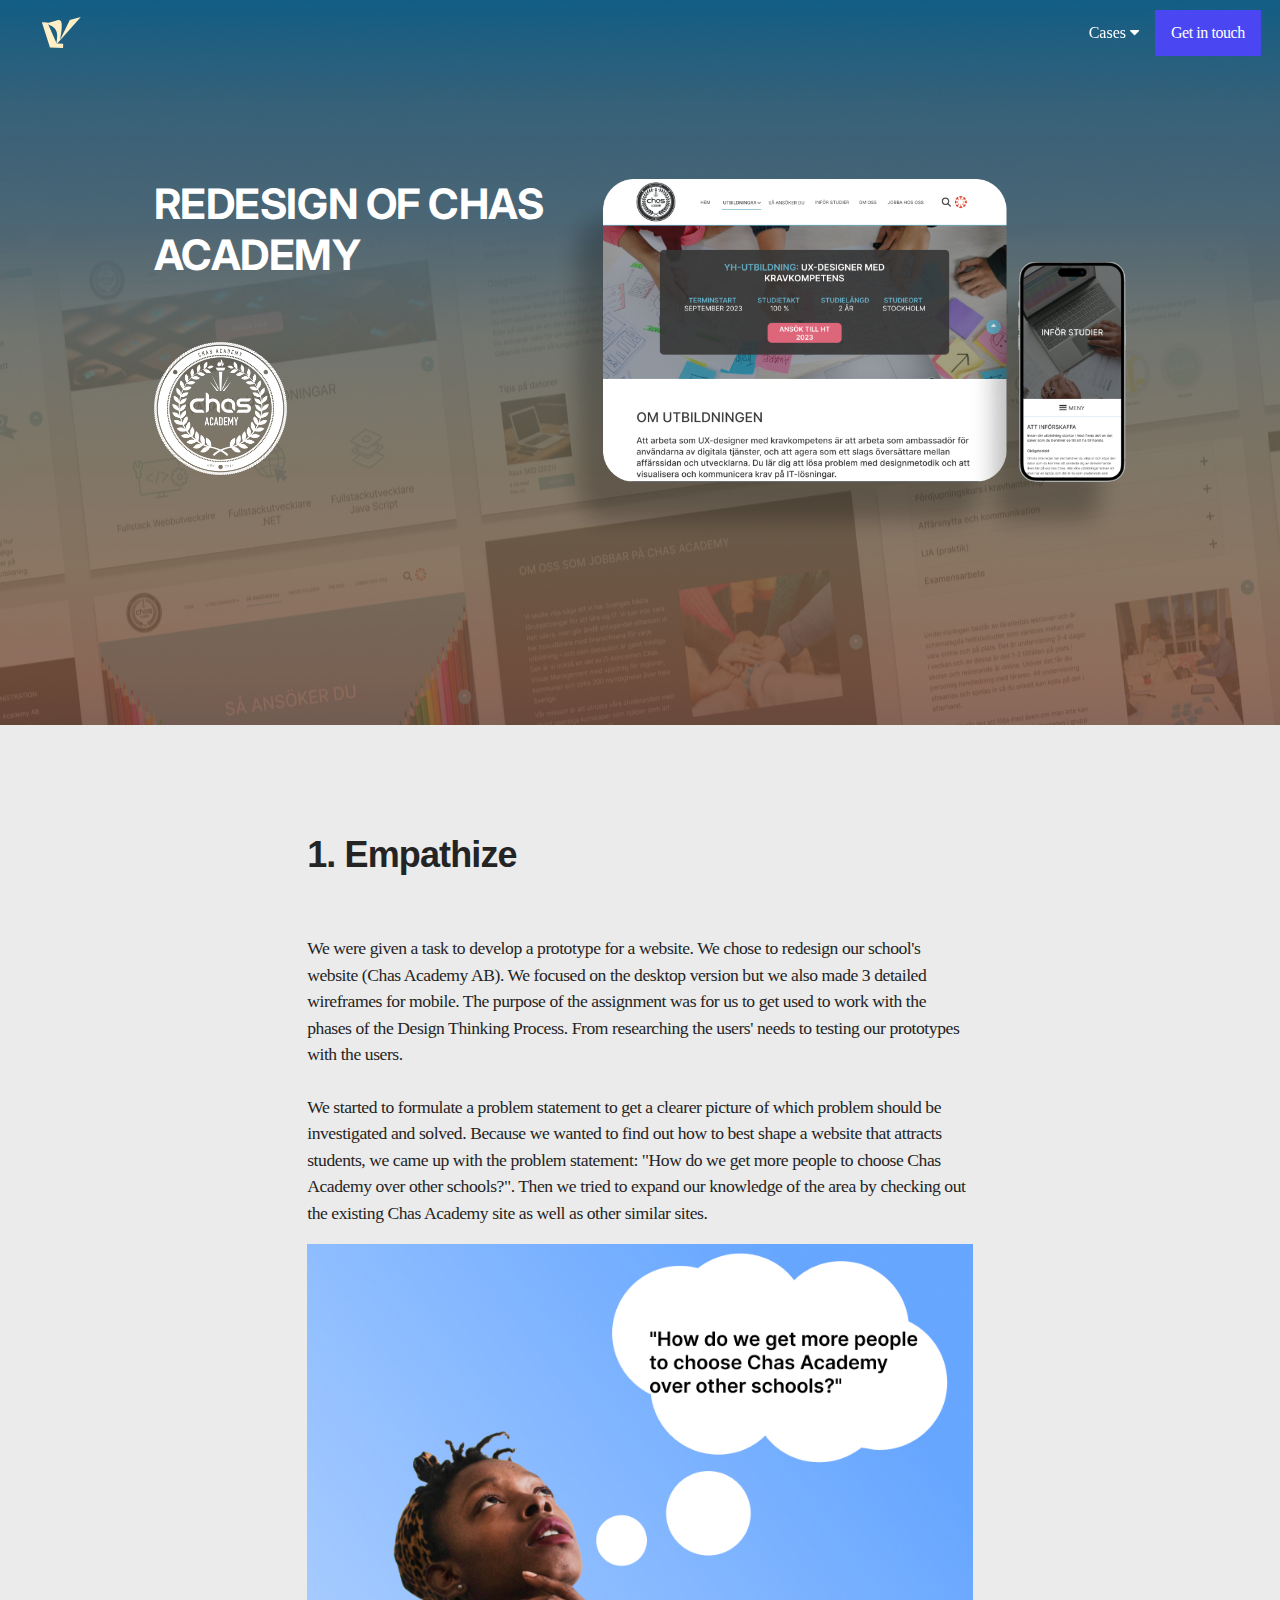
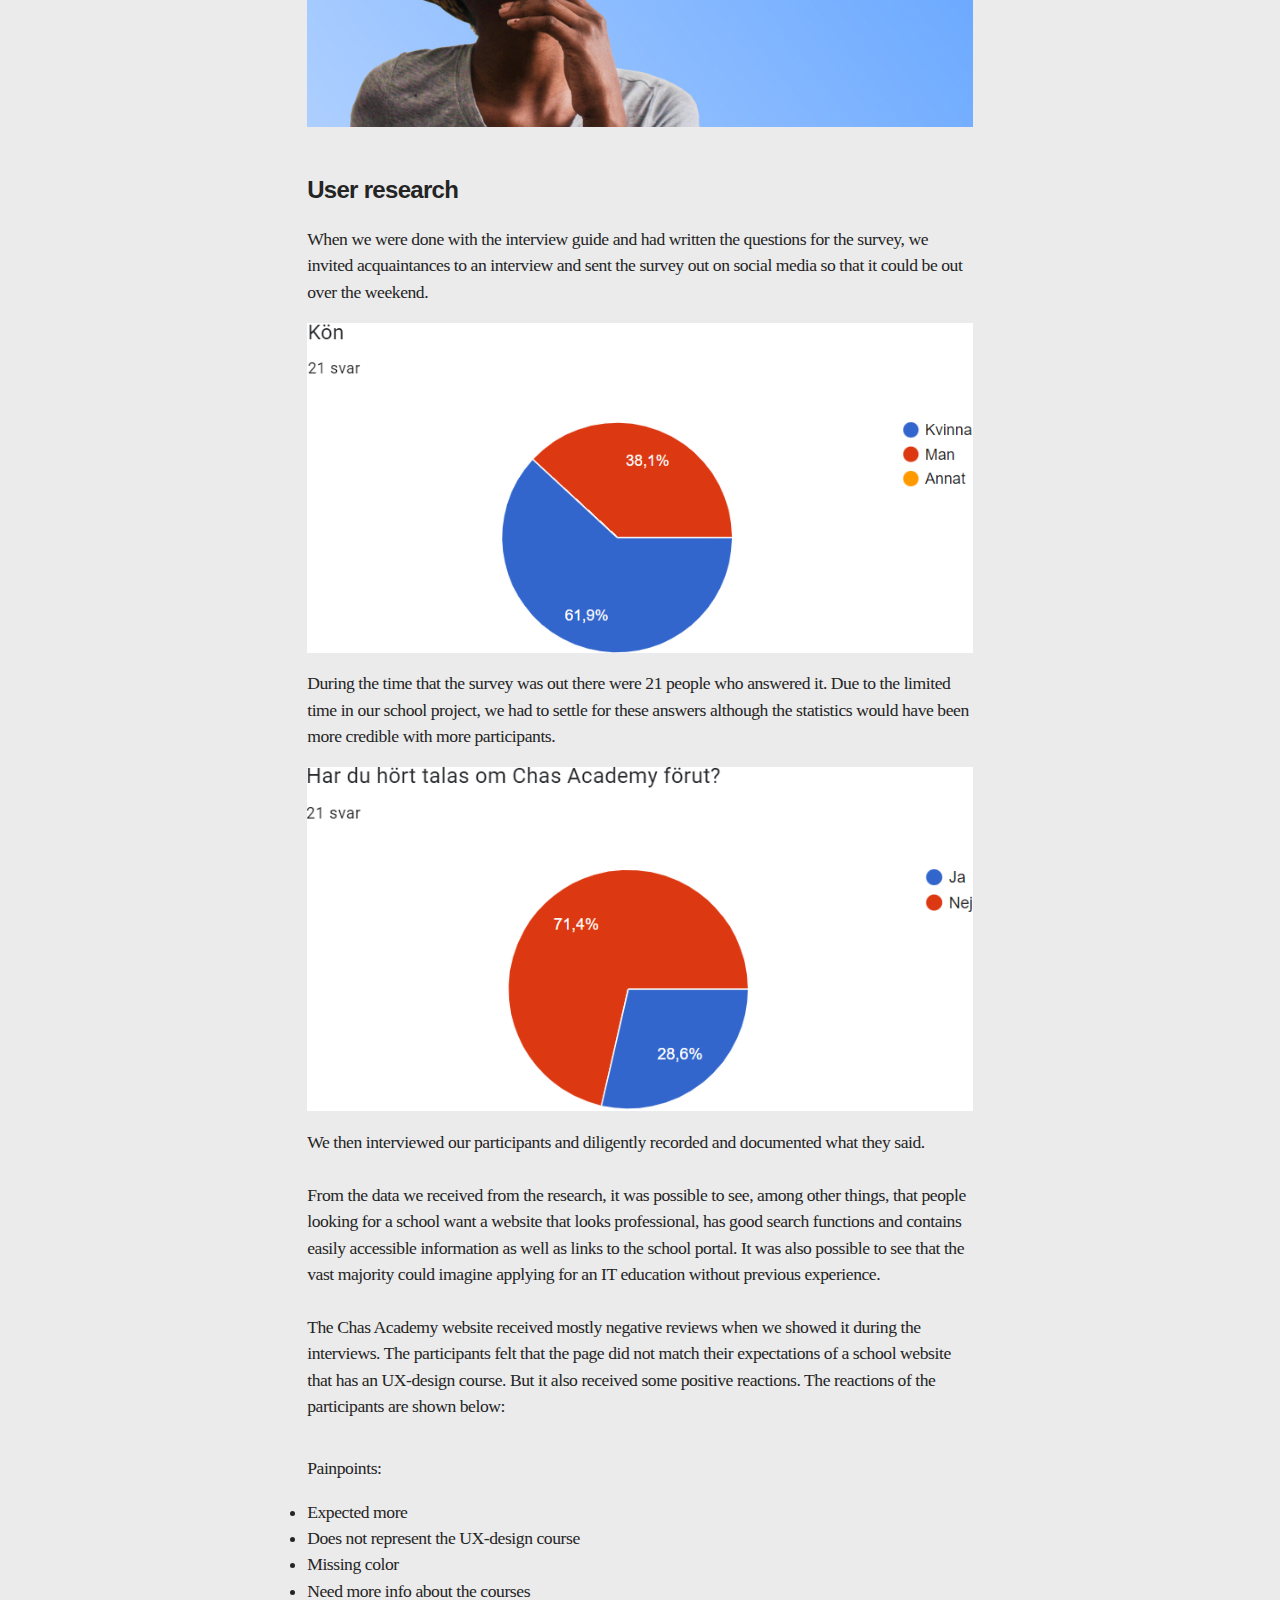
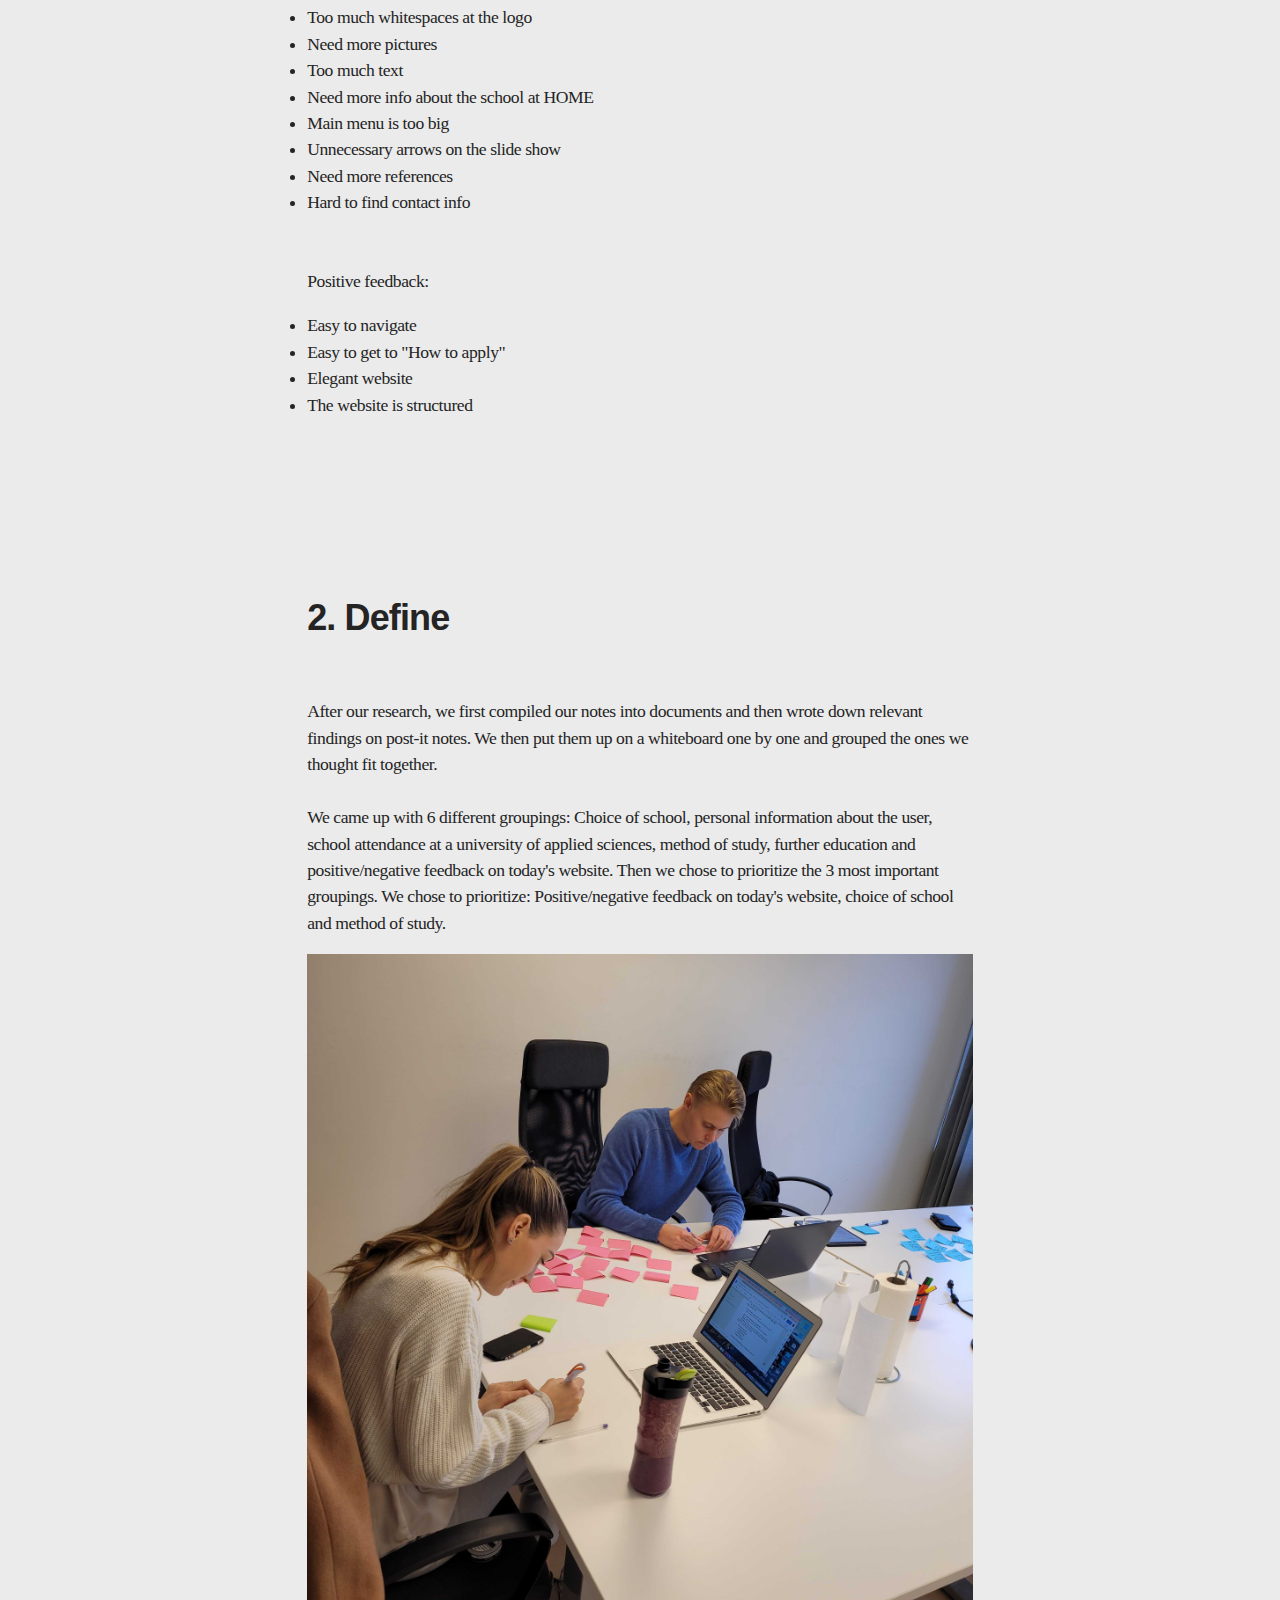
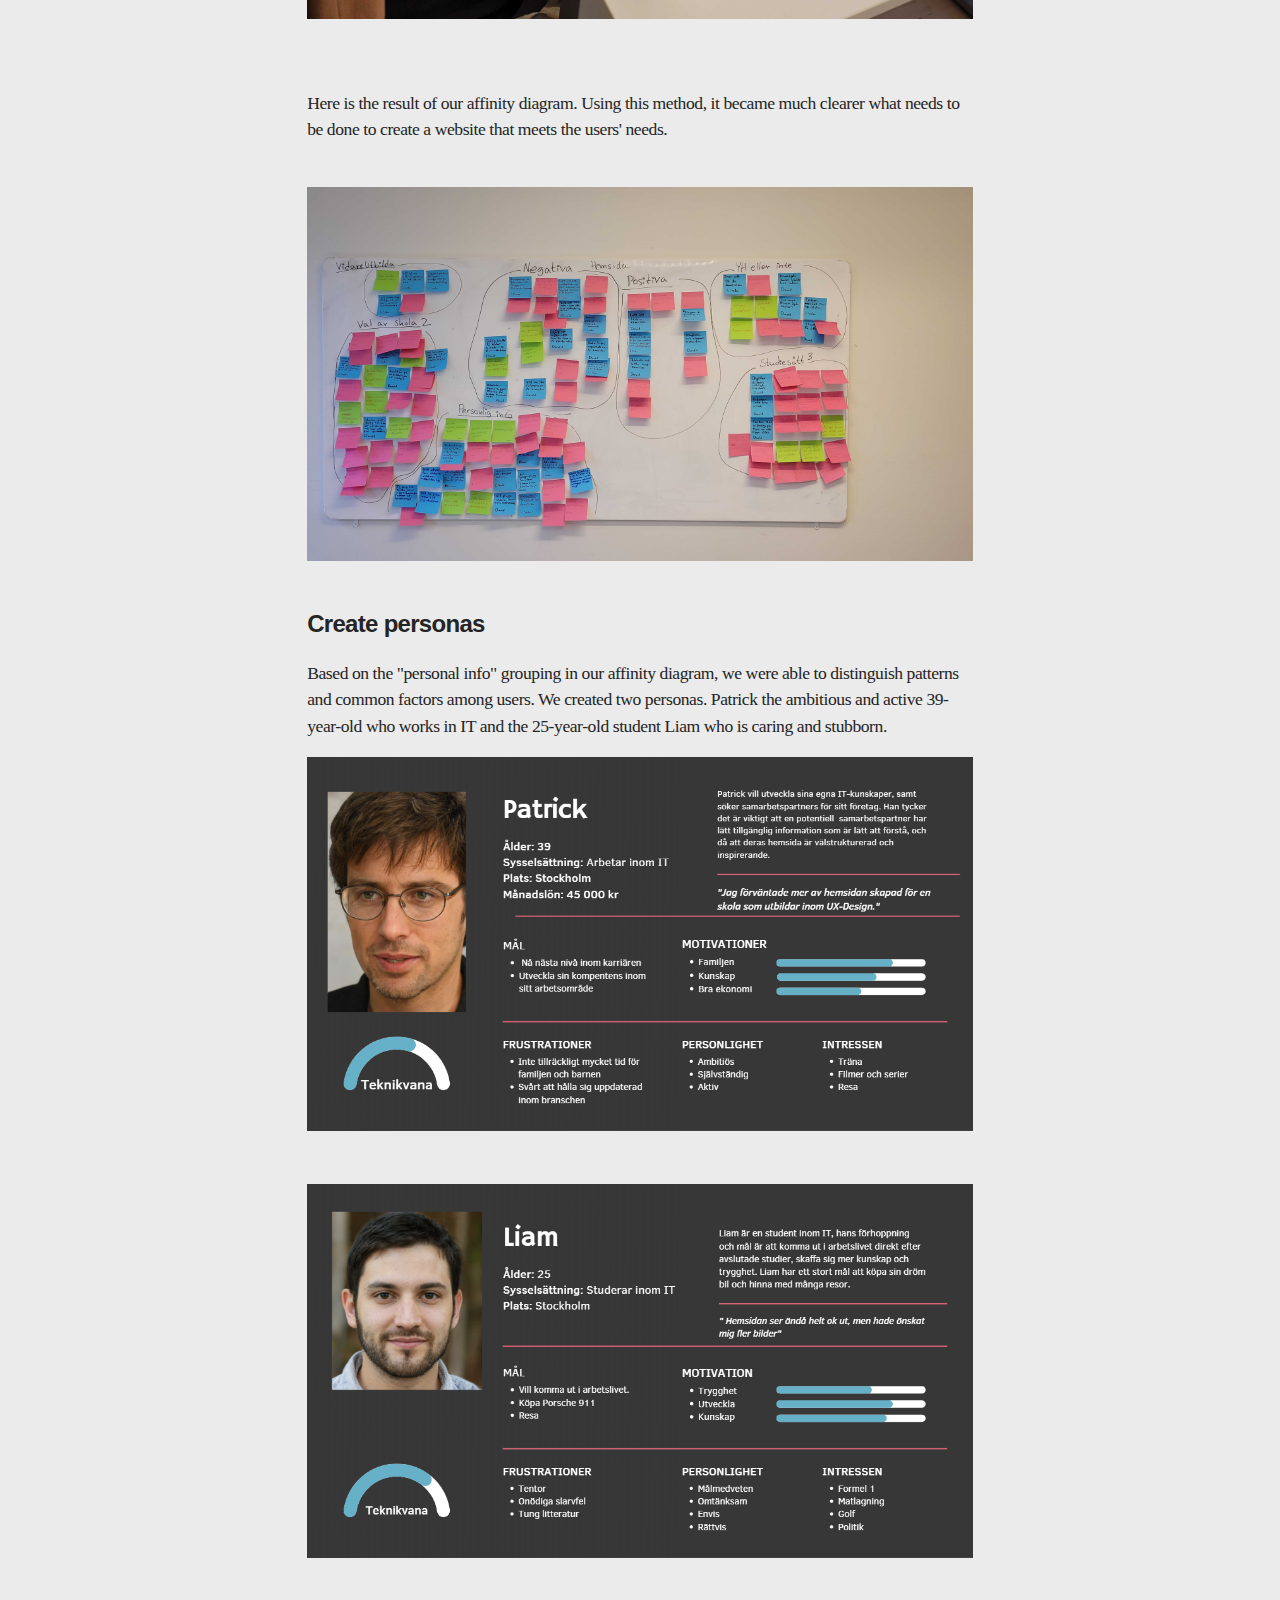
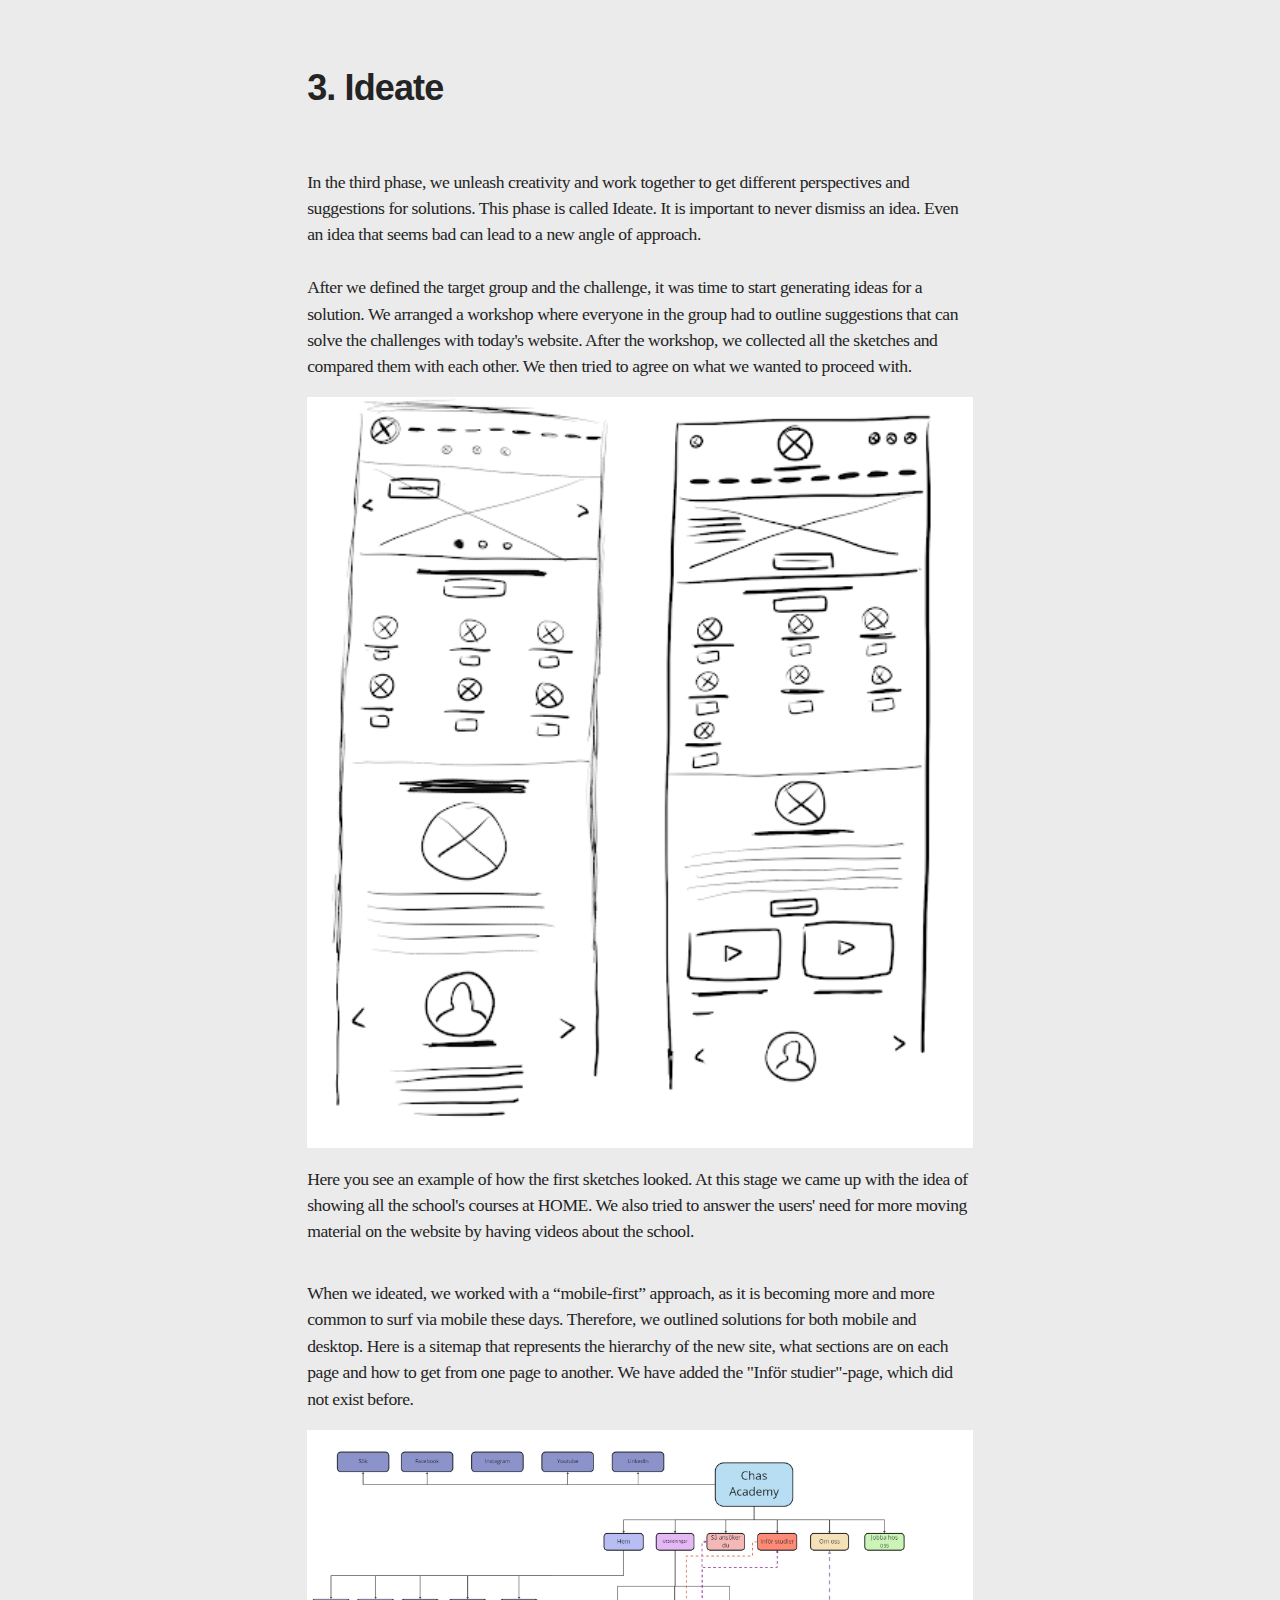
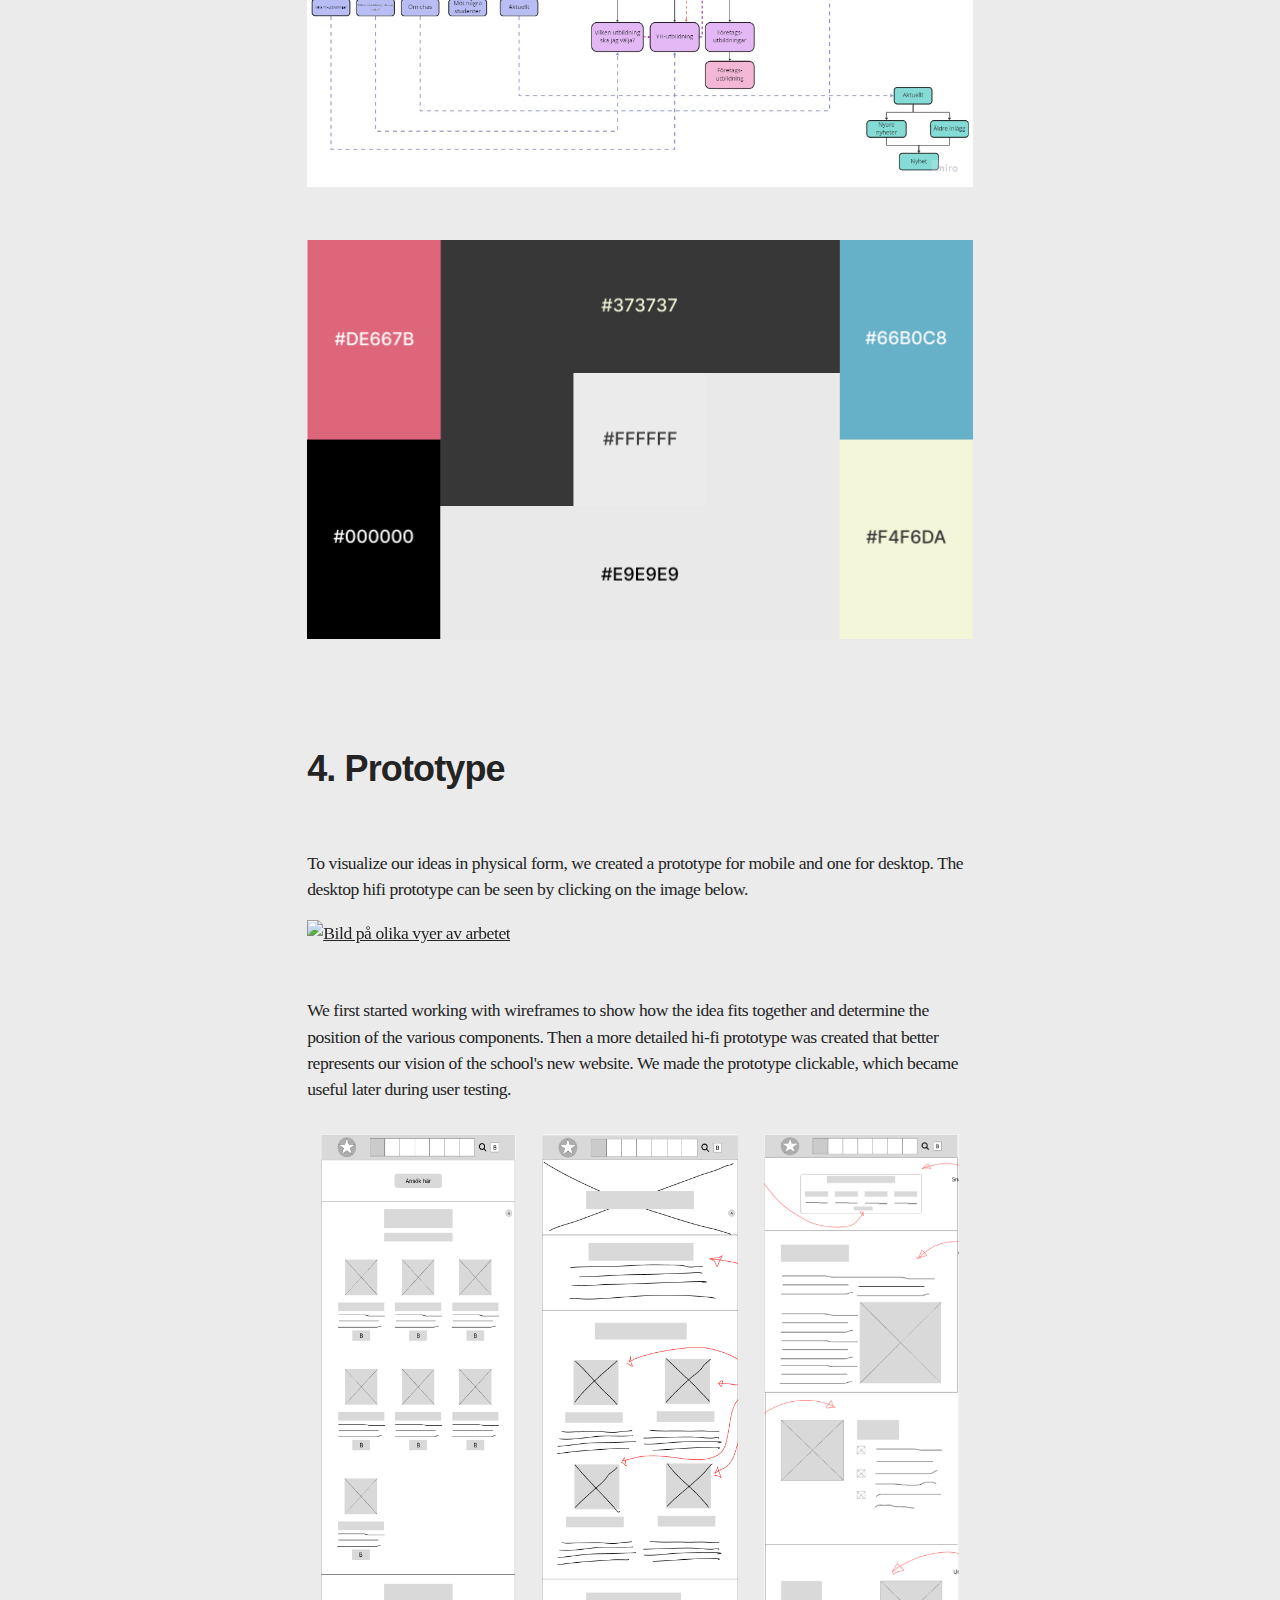
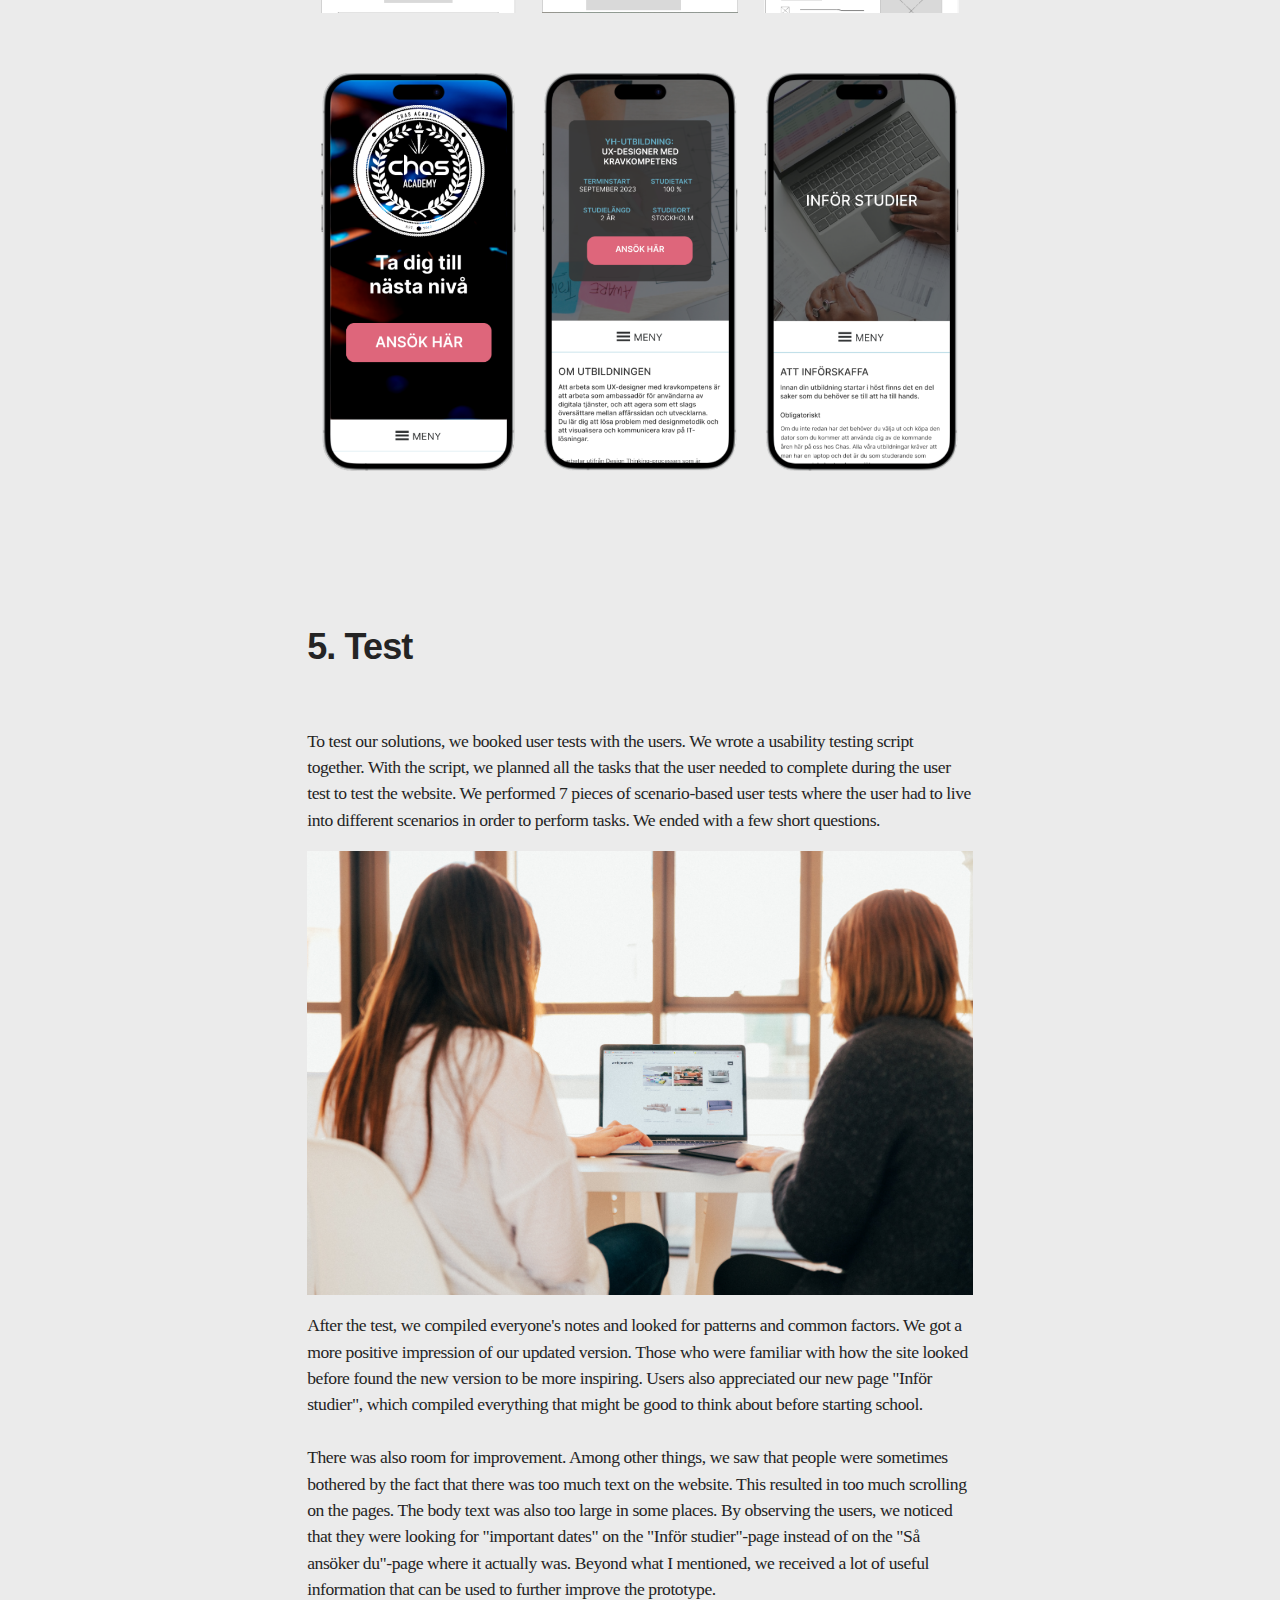
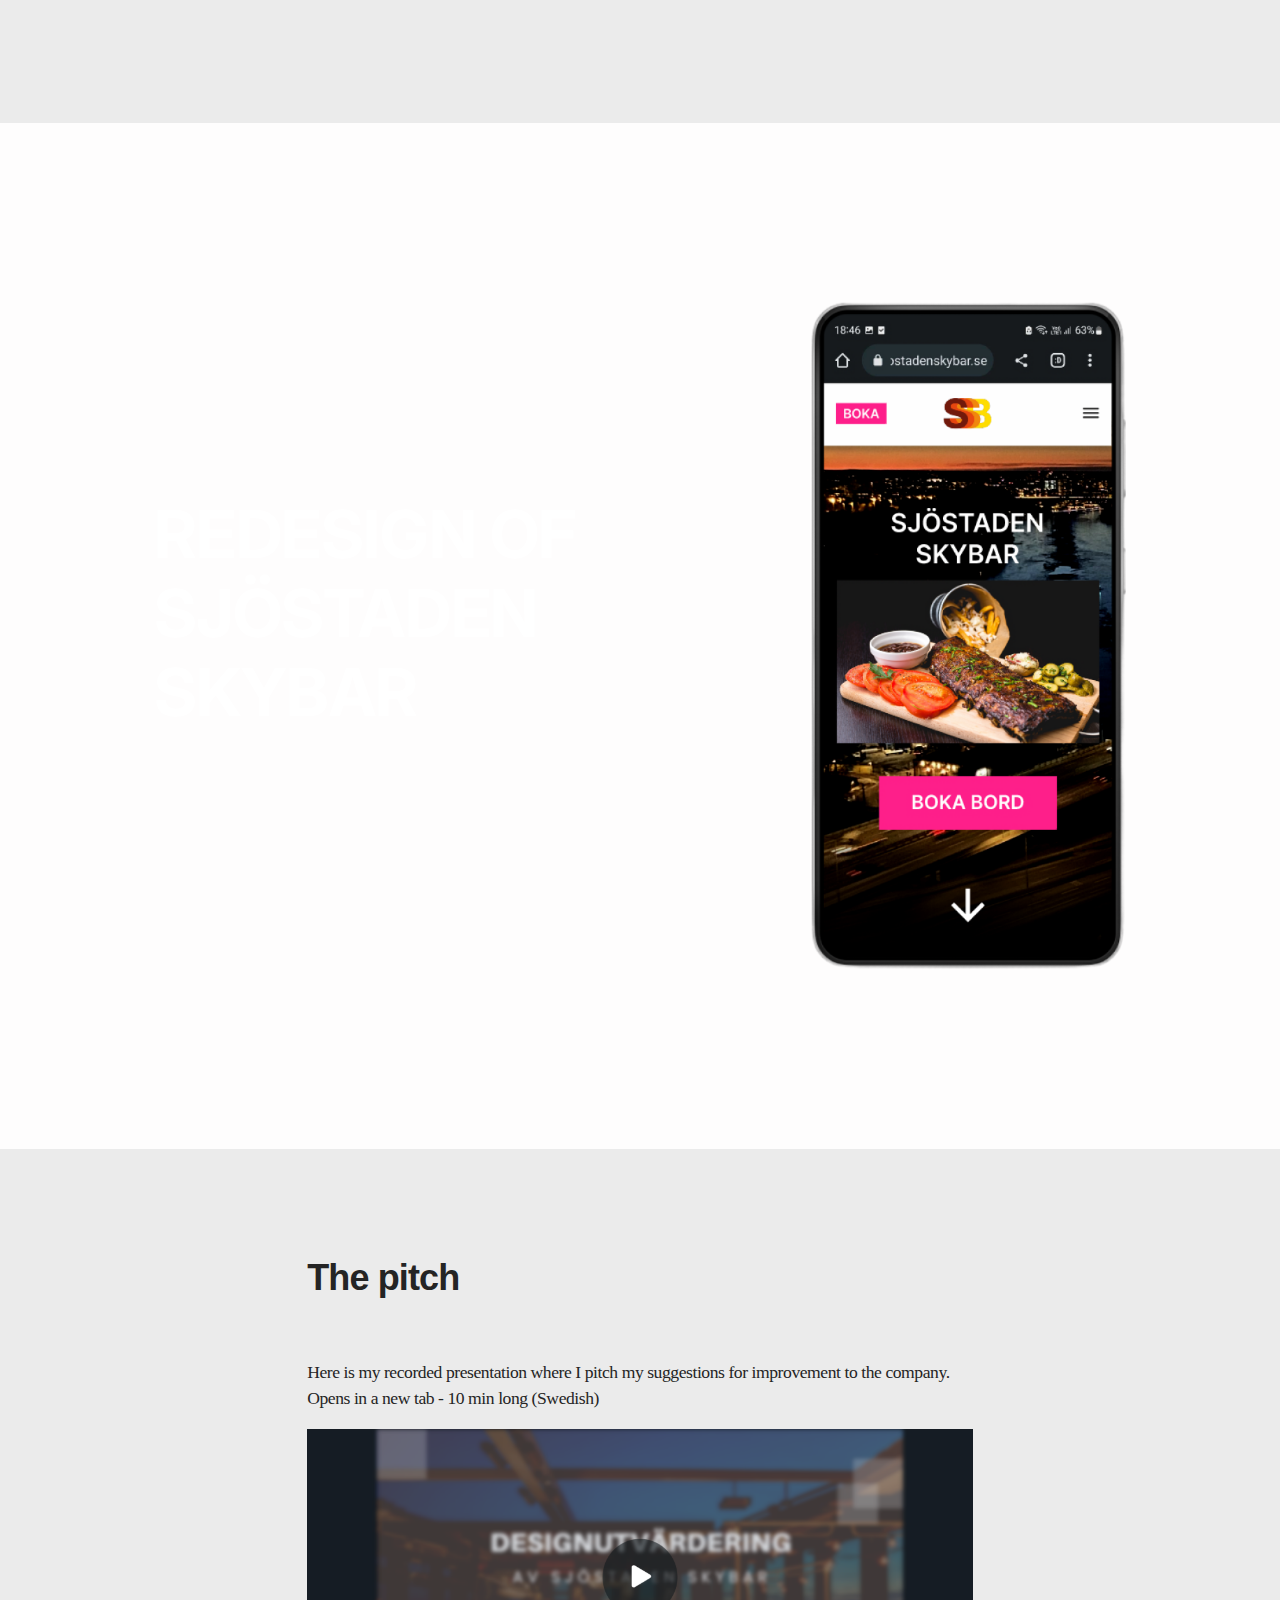
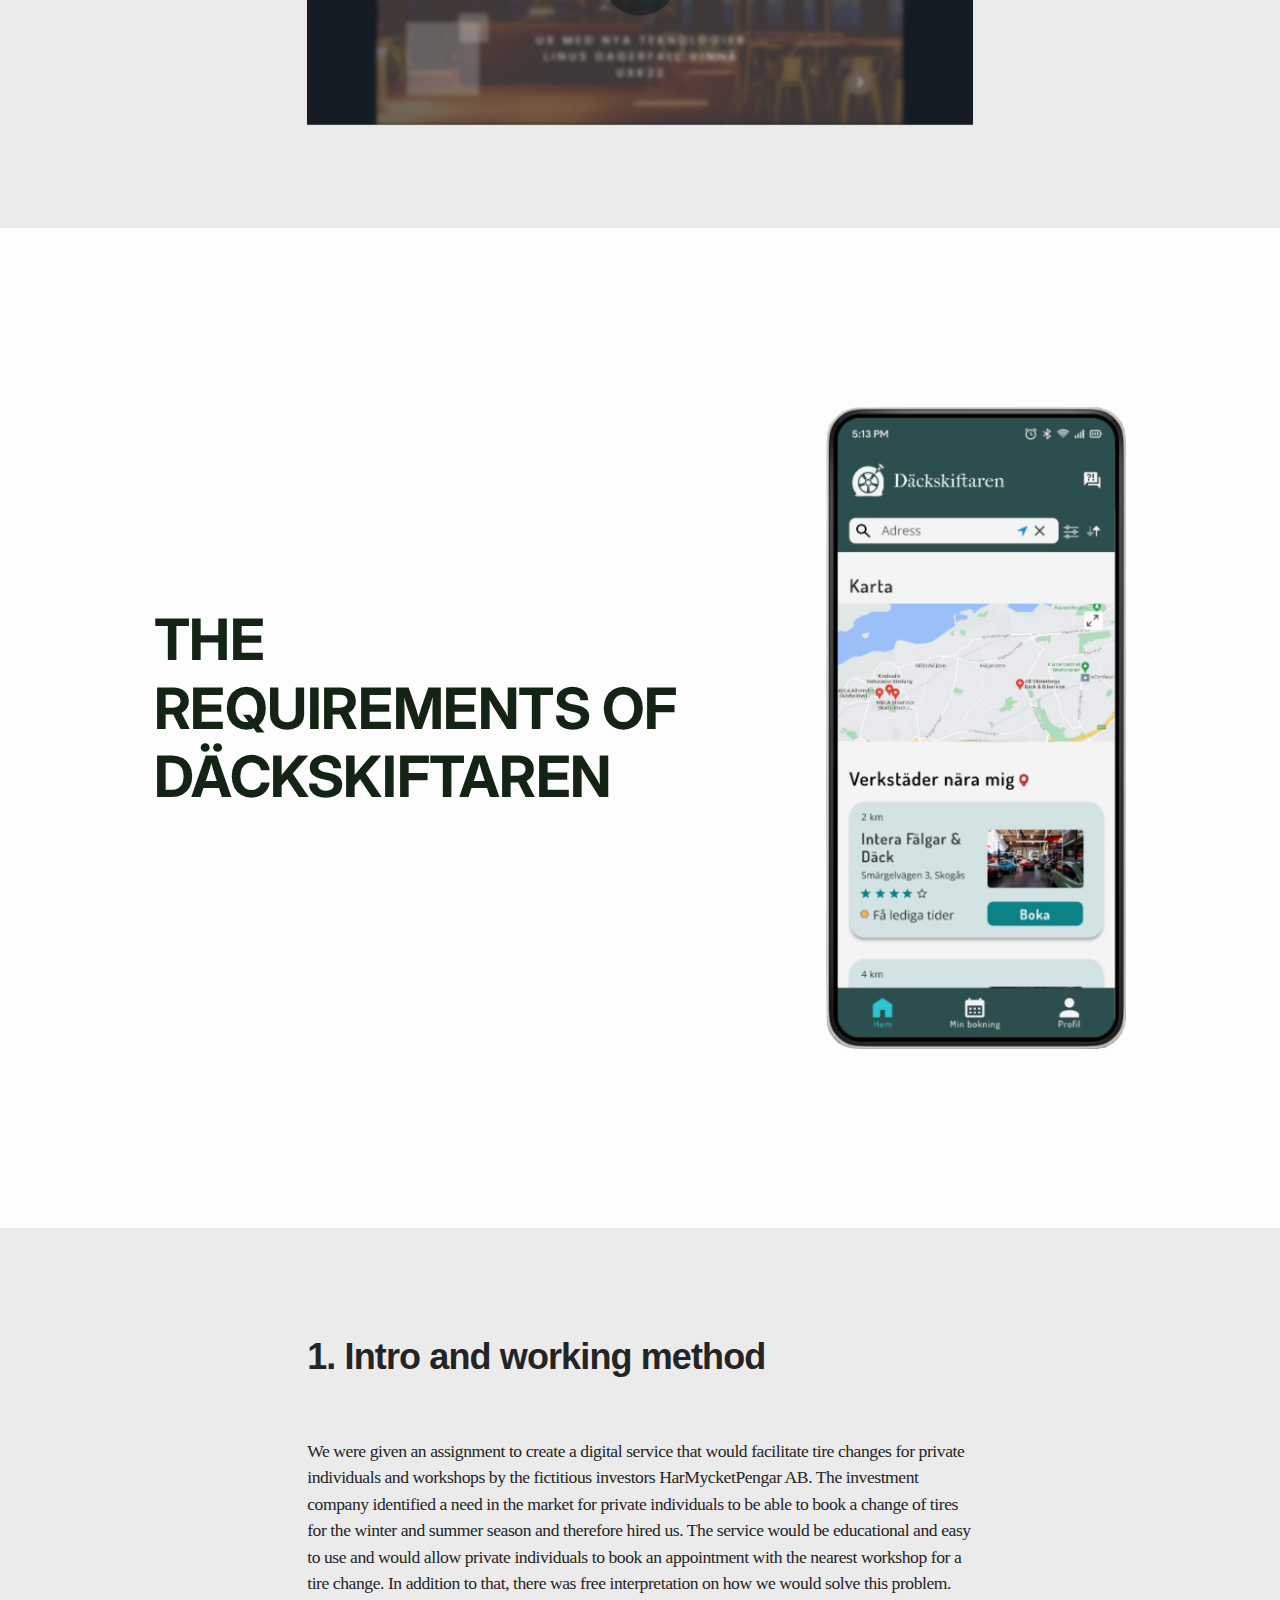
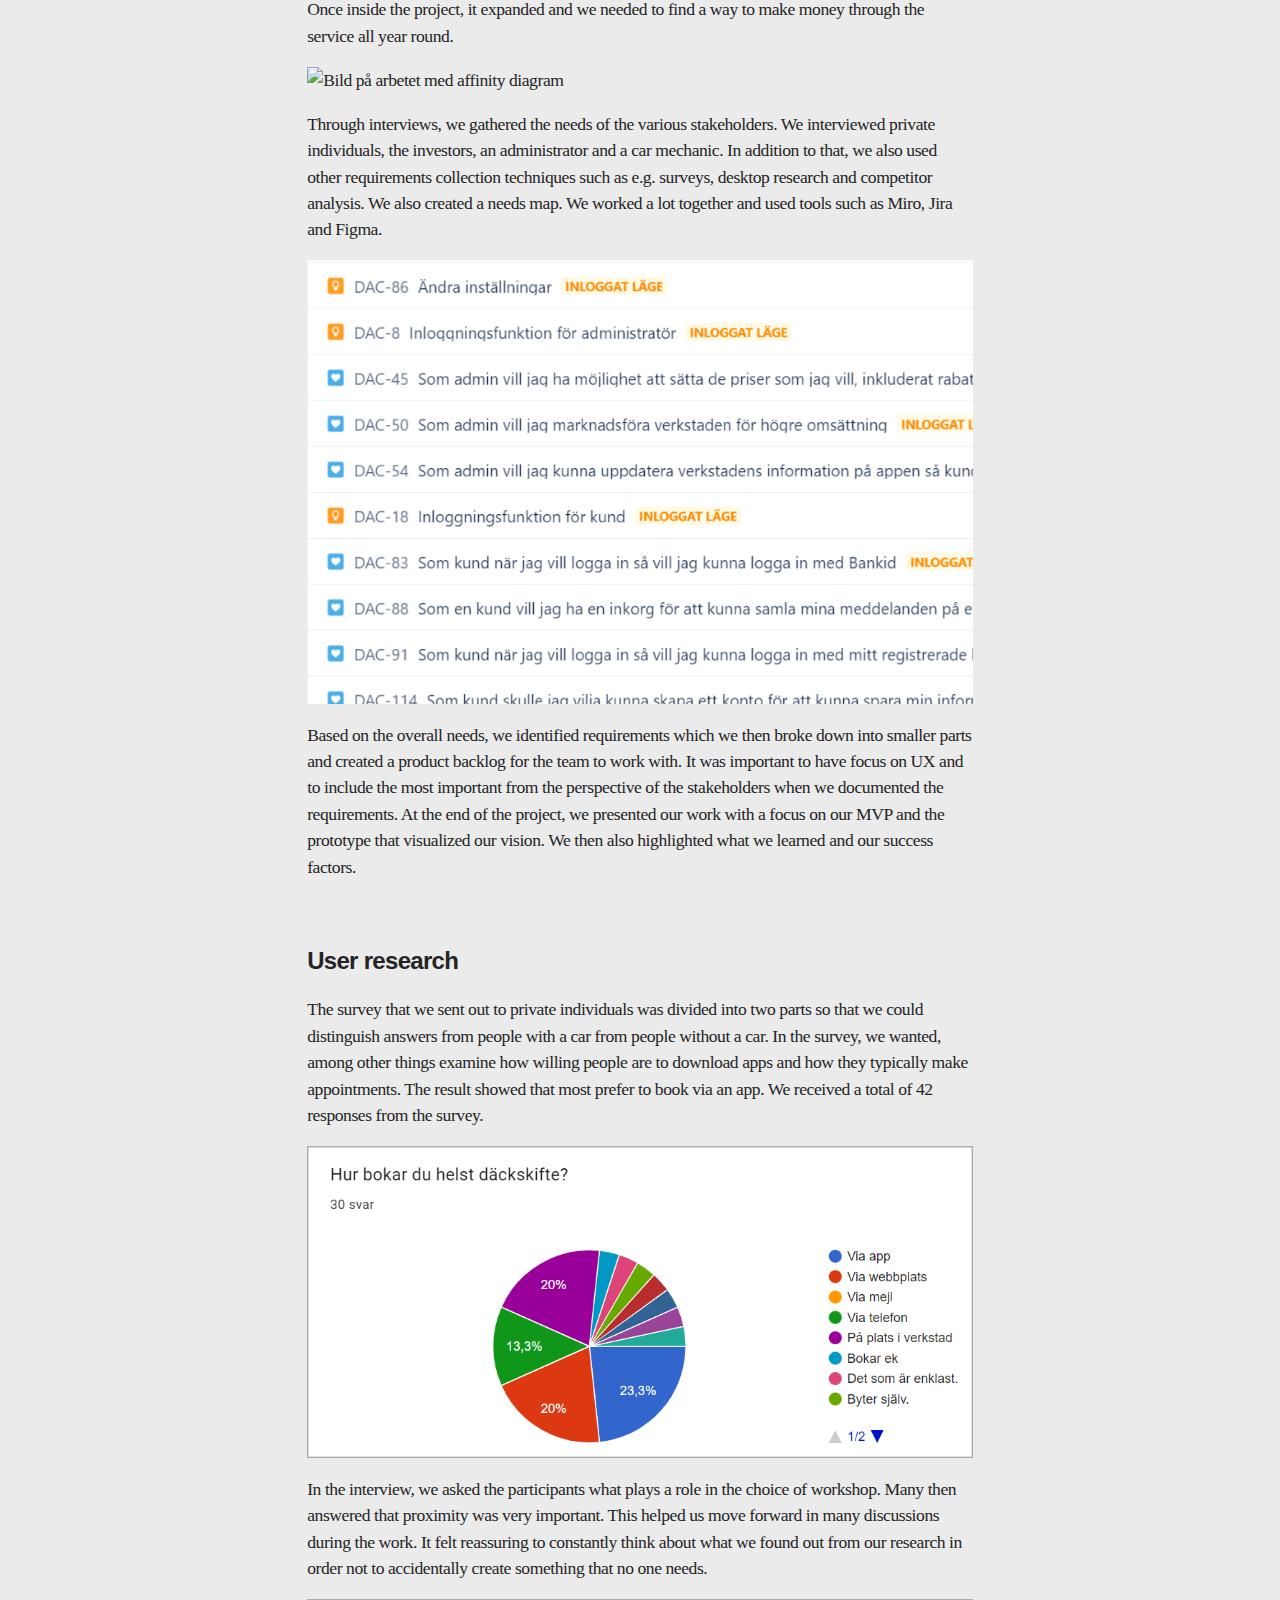
==== commit 38b1ced6: "New changes" ====
--- a/work.html
+++ b/work.html
@@ -27,52 +27,6 @@
             padding-top: 60px;
         }
 
-        .dropdown {
-            float: left;
-            overflow: hidden;
-        }
-
-        .dropdown .dropbt {
-            font-size: large;
-            border: none;
-            outline: none;
-            color: #2E2E2E;
-            padding: 20px 16px;
-            background-color: inherit;
-            font-family: inherit;
-            margin: 0;
-        }
-
-        .dropdown-content {
-            display: none;
-            position: absolute;
-            background-color: #ffffff;
-            min-width: 160px;
-            box-shadow: 0px 8px 16px 0px rgba(0, 0, 0, 0.2);
-            z-index: 1;
-        }
-
-        .dropdown-content a {
-            float: none;
-            color: #2E2E2E;
-            padding: 12px 16px;
-            text-decoration: none;
-            display: block;
-            text-align: left;
-        }
-
-        .dropdown-content a:hover {
-            background-color: #f5f2f2;
-        }
-
-        .dropdown:hover .dropdown-content {
-            display: block;
-        }
-
-        .dropdown:hover {
-            background-color: #f5f2f2;
-        }
-
         figure.zoom {
             background-position: 50% 50%;
             position: relative;
@@ -88,6 +42,279 @@
             transition: opacity 0.5s;
             display: block;
             width: 100%;
+        }
+
+        .progress {
+            position: fixed;
+            top: 50%;
+            left: 0px;
+            transform: translateY(-50%);
+        }
+
+        .progress ul {
+            list-style: none;
+            height: 200px;
+            /*width: 80px;*/
+            display: flex;
+            align-items: left;
+            justify-content: space-around;
+            flex-flow: column;
+            position: relative;
+        }
+
+        .progress ul li {
+            z-index: 1;
+        }
+
+        .progress ul li a {
+            text-decoration: none;
+            width: 100%;
+            font-weight: 500;
+            font-size: smaller;
+            text-align: left;
+            background: rgb(211, 211, 211);
+            color: rgba(33, 28, 25, 0.6);
+            /*border: 1px solid #211C19;
+            border-radius: 12px;
+            padding: 8px;*/
+            letter-spacing: 1px;
+        }
+
+        .progress ul li a:hover {
+            color: rgba(33, 28, 25, 1);
+        }
+
+        ul .sideline {
+            position: absolute;
+            top: 10px;
+            left: 25px;
+            height: 0px;
+            width: 4px;
+            background: #514A46;
+            border-radius: 20px;
+            left: 25px;
+        }
+
+        .navbar {
+            padding-left: 1.5%;
+            padding-right: 1.5%;
+            line-height:100%;
+            background-color: #061c2700;
+            display: flex;
+            align-items: center;
+            margin: 0;
+        }
+
+        .test1234 {
+            position: fixed;
+            width: 100%;
+            margin: 0;
+            z-index: 100;
+        }
+
+        .test1234.none {
+            background-color: #e4bda800;
+            background-color: #061C27;
+            box-shadow: 0 2px 4px 0 rgba(0, 0, 0, 0.16), 0 2px 10px 0 rgba(0, 0, 0, 0.12);
+        }
+
+        #hej {
+            margin-left: auto;
+        }
+
+        .navbar a {
+            float: left;
+            font-size: 16px;
+            color: white;
+            text-align: center;
+            padding: 14px 16px;
+            text-decoration: none;
+        }
+
+        #contact {
+            background-color: #4A47F2;
+        }
+
+        #contact:hover {
+            background-color: #2421df;
+        }
+
+        .dropdown {
+            float: left;
+            overflow: hidden;
+        }
+
+        .dropdown .dropbtn {
+            font-size: 16px;
+            border: none;
+            outline: none;
+            color: white;
+            padding: 14px 16px;
+            background-color: inherit;
+            font-family: inherit;
+            margin: 0;
+        }
+
+        .navbar a:hover,
+        .dropdown:hover .dropbtn {
+            background-color: #0c3346;
+        }
+
+        .dropdown-content {
+            display: none;
+            position: absolute;
+            background-color: #f9f9f9;
+            min-width: 160px;
+            box-shadow: 0px 8px 16px 0px rgba(0, 0, 0, 0.2);
+            z-index: 1;
+        }
+
+        a {
+            color: inherit;
+        }
+
+        .dropdown-content a {
+            float: none;
+            color: black;
+            padding: 12px 16px;
+            text-decoration: none;
+            display: block;
+            text-align: left;
+        }
+
+        .dropdown-content a:hover {
+            background-color: #ddd;
+        }
+
+        .dropdown:hover .dropdown-content {
+            display: block;
+        }
+
+        #hamburger {
+            display: none;
+            margin-left: auto;
+            font-size: 40px;
+        }
+
+        #myLinks {
+            display: none;
+        }
+
+        .topnav {
+            overflow: hidden;
+            background-color: #ffffff;
+            position: relative;
+        }
+
+        .topnav #myLinks {
+            display: none;
+        }
+
+        .topnav a {
+            color: rgb(0, 0, 0);
+            padding: 14px 16px;
+            text-decoration: none;
+            font-size: 17px;
+            display: none;
+        }
+
+        .topnav a.icon {
+            background: rgb(255, 255, 255);
+            display: none;
+            position: absolute;
+            right: 0;
+            top: 0;
+        }
+
+        .topnav a:hover {
+            background-color: #ddd;
+            color: black;
+        }
+
+        .progress{
+                display: none;
+            }
+
+        .current {
+            font-weight: 500;
+            color: rgba(33, 28, 25, 1) !important;
+        }
+
+        @media screen and (min-width:968px) {
+            .test1234.blue {
+                background-color: #061C27;
+                box-shadow: 0 2px 4px 0 rgba(0, 0, 0, 0.16), 0 2px 10px 0 rgba(0, 0, 0, 0.12);
+            }
+        }
+
+        @media screen and (max-width:968px) {
+            #hamburger {
+                display: block;
+            }
+
+            .progress{
+                display: none;
+            }
+
+            .test1234 {
+                background-color: #061C27;
+                box-shadow: 0 2px 4px 0 rgba(0, 0, 0, 0.16), 0 2px 10px 0 rgba(0, 0, 0, 0.12);
+            }
+
+            h3 {
+                text-align: left;
+                color: #242424;
+                font-family: Helvetica;
+                font-size: 24px;
+                font-style: normal;
+                font-weight: 700;
+                line-height: 150%;
+                /* 60px */
+                letter-spacing: -0.88px;
+            }
+
+            #hej {
+                display: none;
+            }
+
+            h2 {
+                font-size: 30px;
+            }
+
+            #contact {
+                display: none;
+            }
+
+            .topnav {
+                overflow: hidden;
+                background-color: #ffffff;
+                position: relative;
+            }
+
+            .topnav #myLinks {
+                display: none;
+            }
+
+            .topnav a {
+                color: rgb(0, 0, 0);
+                padding: 14px 16px;
+                text-decoration: none;
+                font-size: 17px;
+                display: block;
+            }
+
+            .topnav a.icon {
+                background: rgb(255, 255, 255);
+                display: none;
+                position: absolute;
+                right: 0;
+                top: 0;
+            }
+
+            .topnav a:hover {
+                background-color: #ddd;
+                color: black;
+            }
         }
     </style>
     <script>
@@ -104,428 +331,448 @@
 
 <body>
     <span id="1"></span>
-    <!-- Början av header -->
-    <header>
-        <div id="widescreen_logo">
-            <a href="index.html"><img src="images/loggan2.svg"
-                    alt="Linus Vinnå logotyp" /></a><!--Alt beskriver innehåll som inte är text (1.1.1) -->
-        </div>
-
-        <div id="smallscreen_header"><!--Header för lite skärm-->
-            <div id="smallscreen_logo">
-                <a href="index.html"><img src="images/loggan.png" alt="Linus Vinnå logotyp" /></a><!--Logga-->
-            </div>
-            <a href="javascript:void(0);" class="icon" onclick="myFunction()">
-                <i class="fa fa-bars"></i>
-            </a>
-        </div>
-
-        <div class="topnav">
-            <div id="myLinks">
-                <a href="index.html">Home</a>
-                <a href="#1">Cases</a>
-            </div>
-        </div>
-
-        <nav>
-            <ul id="largemenu"><!--Meny för stor skärm-->
-                <div class="dropdown">
-                    <li><a href="work.html" id="active" class="close">Cases <i class="fa fa-caret-down"></i></a></li>
+    <section id="sec1">
+        <div id="test123" class="test1234">
+            <div class="navbar">
+                <a href="index.html"><img src="images/logga.svg" width="80%" /></a>
+                <div class="dropdown" id="hej">
+                    <button class="dropbtn">Cases
+                        <i class="fa fa-caret-down"></i>
+                    </button>
                     <div class="dropdown-content">
-                        <a href="#2">Chas Academy</a>
-                        <a href="#8">Sjöstaden Skybar</a>
-                        <a href="#9">Däckskiftaren</a>
-                        <a href="#10">Qliro AB</a>
-                        <!--<a href="#10">Qliro AB</a>-->
-                    </div>
-                </div>
-                <!--Färgskillnader mellan textelementen kompletteras med understrykning (1.4.1)-->
-            </ul>
-
-            <ul id="smallmenu"><!--Meny för liten skärm-->
-                <li><a href="index.html" class="close">Home</a></li>
-                <!--Visar var i flödet användaren befinner sig.-->
-                <li><a href="#2" class="close">Cases</a></li>
-                <!--Färgskillnader mellan textelementen kompletteras med fetstil (1.4.1)-->
-            </ul>
-        </nav>
-    </header><!-- Slut av header -->
-
-    <span id="2"></span>
-    <section class="parallax"> <!--parallax div--> <!--Banner-->
-        <div class="parallax-inner-casestudy">
-            <div id="title_grid_container2">
-                <div id="item1">
-                    <div id="top_div">
-                        <h1 class="title">Redesign of Chas Academy</h1> <!-- Rubrik -->
-                        <img class="casestudylogo" alt="Chas Academy logga" src="images/chaslogo.png" /> <!--Logga-->
-                    </div>
-                </div>
-                <div id="item2">
-                    <img class="casestudyheroimage" alt="Bilder över arbetet med Chas Academy"
-                        src="images/chasheroimage.png" /> <!-- Bild -->
-                </div>
-            </div>
-
-
-            <div id="title_section_small_version">
-                <h1 class="title_small">Redesign of Chas Academy</h1> <!-- Rubrik liten skärm -->
-                <img class="casestudyheroimage_small" alt="Bilder över arbetet med Chas Academy"
-                    src="images/heroimage.png" /> <!-- Bild i banner för liten skärm -->
-            </div>
-        </div>
-    </section>
-
-    <div class="section_content">
-        <div class="content">
-
-            <span id="3"></span>
-            <div class="flexbox_div1"> <!-- Rubriker och ingress  -->
-                <div class="case_study_section_title">
-                    <h3>1. Empathize</h3> <!-- Rubrik för sektionen EMPATHIZE  -->
-                </div>
-                <!--<div class="ingress">
+                        <a href="work.html#2">Chas Academy</a>
+                        <a href="work.html#8">Sjöstaden Skybar</a>
+                        <a href="work.html#9">Däckskiftaren</a>
+                        <a href="work.html#10">Qliro AB</a>
+                    </div>
+                </div>
+                <a href="#11" id="contact">Get in touch</a>
+                <a href="javascript:void(0);" id="hamburger" class="icon" onclick="myFunction()">
+                    <i class="fa fa-bars"></i>
+                </a>
+            </div>
+            <div class="topnav">
+                <div id="myLinks">
+                    <a href="index.html">Home</a>
+                    <a href="work.html">Cases</a>
+                </div>
+            </div>
+        </div>
+
+
+
+
+
+        <span id="2"></span>
+        <section class="parallax"> <!--parallax div--> <!--Banner-->
+            <div class="parallax-inner-casestudy">
+                <div id="title_grid_container2">
+                    <div id="item1">
+                        <div id="top_div">
+                            <h1 class="title">Redesign of Chas Academy</h1> <!-- Rubrik -->
+                            <img class="casestudylogo" alt="Chas Academy logga" src="images/chaslogo2.png" />
+                            <!--Logga-->
+                        </div>
+                    </div>
+                    <div id="item2">
+                        <img class="casestudyheroimage" alt="Bilder över arbetet med Chas Academy"
+                            src="images/chasheroimage.png" /> <!-- Bild -->
+                    </div>
+                </div>
+
+
+                <div id="title_section_small_version">
+                    <h1 class="title_small">Redesign of Chas Academy</h1> <!-- Rubrik liten skärm -->
+                    <img class="casestudyheroimage_small" alt="Bilder över arbetet med Chas Academy"
+                        src="images/heroimage.png" /> <!-- Bild i banner för liten skärm -->
+                </div>
+            </div>
+        </section>
+
+        <div class="section_content">
+            <div class="content">
+
+                <span id="3"></span>
+                <div class="flexbox_div1"> <!-- Rubriker och ingress  -->
+                    <div class="case_study_section_title">
+                        <h3>1. Empathize</h3> <!-- Rubrik för sektionen EMPATHIZE  -->
+                    </div>
+                    <!--<div class="ingress">
                 <p>We were given a task to develop a prototype for a website. We chose to redesign our school's
                     website (Chas Academy AB). We focused on the desktop version but we also made 3 detailed wireframes
                     for mobile.
                     The purpose of the assignment was for us to get used to work with the phases of the Design Thinking
                     Process. From researching the users' needs to testing our prototypes with the users.</p>
             </div>-->
-            </div>
-
-            <div class="flexbox_div21">
-                <div class="left_content_div"> <!-- Vänstra delen av innehållet för sektionen DEFINE -->
-                    <p>We were given a task to develop a prototype for a website. We chose to redesign our school's
-                        website (Chas Academy AB). We focused on the desktop version but we also made 3 detailed
-                        wireframes
-                        for mobile.
-                        The purpose of the assignment was for us to get used to work with the phases of the Design
-                        Thinking
-                        Process. From researching the users' needs to testing our prototypes with the users.<br><br>
-                        We started to formulate a problem statement to get a clearer picture of which problem should be
-                        investigated and solved. Because we wanted to find out how to best shape a website that attracts
-                        students, we came up with the problem statement: "How do we get more people to choose Chas
-                        Academy
-                        over other schools?". Then we tried to expand our knowledge of the area by checking out the
-                        existing
-                        Chas Academy site as well as other similar sites.</p>
-                    <img class="content_div_image" alt="Bild på arbetet med affinity diagram"
-                        src="images/thinking2.png" />
-                    <!-- Bild -->
-                </div>
-            </div>
-
-            <div class="flexbox_div112">
-
-                <div class="case_study_section_title">
-                    <h4 class="case_study_section_h3">User research</h4>
-                    <!-- Underrubrik under EMPATHIZE för sektionen USER RESEARCH  -->
-                </div>
-            </div>
-
-            <div class="flexbox_div21">
-                <div class="left_content_div"> <!-- Vänstra delen av innehållet för sektionen DEFINE -->
-                    <p>When we were done with the interview guide and had written the questions for the survey, we
-                        invited
-                        acquaintances to an interview and sent the survey out on social media so that it could be out
-                        over
-                        the weekend.</p>
-                    <img class="content_div_image" alt="Bild på arbetet med affinity diagram" src="images/stats.png" />
-                    <!-- Bild -->
-                </div>
-            </div>
-
-            <div class="flexbox_div21">
-                <div class="left_content_div"> <!-- Vänstra delen av innehållet för sektionen DEFINE -->
-                    <p>During the time that the survey was out there were 21 people who answered it. Due to the limited
-                        time in our school project, we had to settle for these answers although the statistics would
-                        have
-                        been more credible with more participants.</p>
-                    <img class="content_div_image" alt="Bild på arbetet med affinity diagram" src="images/stats2.png" />
-                    <!-- Bild -->
-                </div>
-            </div>
-
-            <div class="flexbox_div21">
-                <div class="left_content_div"> <!-- Vänstra delen av innehållet för sektionen DEFINE -->
-                    <p>We then interviewed our participants and diligently recorded and documented what they
-                        said.<br><br>
-
-                        From the data we received from the research, it was possible to see, among other things, that
-                        people
-                        looking for a school want a website that looks professional, has good search functions and
-                        contains
-                        easily accessible information as well as links to the school portal. It was also possible to see
-                        that the vast majority could imagine applying for an IT education without previous
-                        experience.<br><br>The Chas Academy website received mostly negative reviews when we showed it
-                        during the interviews. The
-                        participants felt that the page did not match their expectations of a school website that has an
-                        UX-design course. But it also received some positive reactions. The reactions of the
-                        participants
-                        are shown below:</p>
-                    <!-- Bild -->
-                </div>
-            </div>
-
-            <div class="flexbox_div3">
-                <div class="left_content_div"> <!-- Vänstra delen av innehållet för sektionen USER RESEARCH -->
-                    <p>Painpoints:
-                        <li>Expected more<br></li>
-                        <li>Does not represent the UX-design course<br></li>
-                        <li>Missing color<br></li>
-                        <li>Need more info about the courses<br></li>
-                        <li>Too much whitespaces at the logo<br></li>
-                        <li>Need more pictures<br></li>
-                        <li>Too much text <br></li>
-                        <li>Need more info about the school at HOME<br></li>
-                        <li>Main menu is too big<br></li>
-                        <li>Unnecessary arrows on the slide show<br></li>
-                        <li>Need more references<br></li>
-                        <li>Hard to find contact info<br></li>
-                    </p>
-                    <p>
-                        Positive feedback:
-                        <li>Easy to navigate<br></li>
-                        <li>Easy to get to "How to apply"<br></li>
-                        <li>Elegant website<br></li>
-                        <li>The website is structured<br></li>
-                    </p>
-                    </p>
-                </div>
-            </div>
-
-        </div>
-
-        <div class="content">
-            <span id="4"></span>
-
-            <div class="flexbox_div15"> <!-- Rubriker och ingress  -->
-                <div class="case_study_section_title">
-                    <h3>2. Define</h3> <!-- Rubrik för sektionen EMPATHIZE  -->
-                </div>
-                <!--<div class="ingress">
+                </div>
+
+                <div class="flexbox_div21">
+                    <div class="left_content_div"> <!-- Vänstra delen av innehållet för sektionen DEFINE -->
+                        <p>We were given a task to develop a prototype for a website. We chose to redesign our school's
+                            website (Chas Academy AB). We focused on the desktop version but we also made 3 detailed
+                            wireframes
+                            for mobile.
+                            The purpose of the assignment was for us to get used to work with the phases of the Design
+                            Thinking
+                            Process. From researching the users' needs to testing our prototypes with the users.<br><br>
+                            We started to formulate a problem statement to get a clearer picture of which problem should
+                            be
+                            investigated and solved. Because we wanted to find out how to best shape a website that
+                            attracts
+                            students, we came up with the problem statement: "How do we get more people to choose Chas
+                            Academy
+                            over other schools?". Then we tried to expand our knowledge of the area by checking out the
+                            existing
+                            Chas Academy site as well as other similar sites.</p>
+                        <img class="content_div_image" alt="Bild på arbetet med affinity diagram"
+                            src="images/thinking2.png" />
+                        <!-- Bild -->
+                    </div>
+                </div>
+
+                <div class="flexbox_div112">
+
+                    <div class="case_study_section_title">
+                        <h4 class="case_study_section_h3">User research</h4>
+                        <!-- Underrubrik under EMPATHIZE för sektionen USER RESEARCH  -->
+                    </div>
+                </div>
+
+                <div class="flexbox_div21">
+                    <div class="left_content_div"> <!-- Vänstra delen av innehållet för sektionen DEFINE -->
+                        <p>When we were done with the interview guide and had written the questions for the survey, we
+                            invited
+                            acquaintances to an interview and sent the survey out on social media so that it could be
+                            out
+                            over
+                            the weekend.</p>
+                        <img class="content_div_image" alt="Bild på arbetet med affinity diagram"
+                            src="images/stats.png" />
+                        <!-- Bild -->
+                    </div>
+                </div>
+
+                <div class="flexbox_div21">
+                    <div class="left_content_div"> <!-- Vänstra delen av innehållet för sektionen DEFINE -->
+                        <p>During the time that the survey was out there were 21 people who answered it. Due to the
+                            limited
+                            time in our school project, we had to settle for these answers although the statistics would
+                            have
+                            been more credible with more participants.</p>
+                        <img class="content_div_image" alt="Bild på arbetet med affinity diagram"
+                            src="images/stats2.png" />
+                        <!-- Bild -->
+                    </div>
+                </div>
+
+                <div class="flexbox_div21">
+                    <div class="left_content_div"> <!-- Vänstra delen av innehållet för sektionen DEFINE -->
+                        <p>We then interviewed our participants and diligently recorded and documented what they
+                            said.<br><br>
+
+                            From the data we received from the research, it was possible to see, among other things,
+                            that
+                            people
+                            looking for a school want a website that looks professional, has good search functions and
+                            contains
+                            easily accessible information as well as links to the school portal. It was also possible to
+                            see
+                            that the vast majority could imagine applying for an IT education without previous
+                            experience.<br><br>The Chas Academy website received mostly negative reviews when we showed
+                            it
+                            during the interviews. The
+                            participants felt that the page did not match their expectations of a school website that
+                            has an
+                            UX-design course. But it also received some positive reactions. The reactions of the
+                            participants
+                            are shown below:</p>
+                        <!-- Bild -->
+                    </div>
+                </div>
+
+                <div class="flexbox_div3">
+                    <div class="left_content_div"> <!-- Vänstra delen av innehållet för sektionen USER RESEARCH -->
+                        <p>Painpoints:
+                            <li>Expected more<br></li>
+                            <li>Does not represent the UX-design course<br></li>
+                            <li>Missing color<br></li>
+                            <li>Need more info about the courses<br></li>
+                            <li>Too much whitespaces at the logo<br></li>
+                            <li>Need more pictures<br></li>
+                            <li>Too much text <br></li>
+                            <li>Need more info about the school at HOME<br></li>
+                            <li>Main menu is too big<br></li>
+                            <li>Unnecessary arrows on the slide show<br></li>
+                            <li>Need more references<br></li>
+                            <li>Hard to find contact info<br></li>
+                        </p>
+                        <p>
+                            Positive feedback:
+                            <li>Easy to navigate<br></li>
+                            <li>Easy to get to "How to apply"<br></li>
+                            <li>Elegant website<br></li>
+                            <li>The website is structured<br></li>
+                        </p>
+                        </p>
+                    </div>
+                </div>
+
+            </div>
+
+            <div class="content">
+                <span id="4"></span>
+
+                <div class="flexbox_div15"> <!-- Rubriker och ingress  -->
+                    <div class="case_study_section_title">
+                        <h3>2. Define</h3> <!-- Rubrik för sektionen EMPATHIZE  -->
+                    </div>
+                    <!--<div class="ingress">
                 <p>We were given a task to develop a prototype for a website. We chose to redesign our school's
                     website (Chas Academy AB). We focused on the desktop version but we also made 3 detailed wireframes
                     for mobile.
                     The purpose of the assignment was for us to get used to work with the phases of the Design Thinking
                     Process. From researching the users' needs to testing our prototypes with the users.</p>
             </div>-->
-            </div>
-
-            <div class="flexbox_div21">
-                <div class="left_content_div"> <!-- Vänstra delen av innehållet för sektionen DEFINE -->
-                    <p>After our research, we first compiled our notes into documents and then wrote down relevant
-                        findings
-                        on post-it notes. We then put them up on a whiteboard one by one and grouped the ones we thought
-                        fit
-                        together.<br><br>
-                        We came up with 6 different groupings: Choice of school, personal information about the user,
-                        school
-                        attendance at a university of applied sciences, method of study, further education and
-                        positive/negative feedback on today's website.
-                        Then we chose to prioritize the 3 most important groupings. We chose to prioritize:
-                        Positive/negative feedback on today's website, choice of school and method of study.</p>
-                    <img class="content_div_image" alt="Bild på arbetet med affinity diagram"
-                        src="images/affinity1.jpg" />
-                    <p> <br><br>Here is the result of our affinity diagram. Using this method, it became
-                        much clearer what needs to be done to create a website that meets the users' needs.<br><br></p>
-                    <img class="content_div_image" alt="Bild på arbetet med affinity diagram"
-                        src="images/affinity12.jpg" />
-                    <!-- Bild -->
-                </div>
-            </div>
-
-            <div class="flexbox_div112">
-
-                <div class="case_study_section_title">
-                    <h4 class="case_study_section_h3">Create personas</h4>
-                    <!-- Underrubrik under EMPATHIZE för sektionen USER RESEARCH  -->
-                </div>
-            </div>
-            <div class="flexbox_div21">
-                <div class="left_content_div"> <!-- Vänstra delen av innehållet för sektionen DEFINE -->
-                    <p>Based on the "personal info" grouping in our affinity diagram, we were able to distinguish
-                        patterns
-                        and common factors among users. We created two personas. Patrick the ambitious and active
-                        39-year-old who works in IT and the 25-year-old student Liam who is caring and stubborn.
-                    </p>
-                    <!-- Bild -->
-                    <img class="content_div_image" alt="Bild på arbetet med affinity diagram"
-                        src="images/persona1.png" />
-                    <br><br>
-                    <img class="content_div_image" alt="Bild på arbetet med affinity diagram"
-                        src="images/persona2.png" />
-                </div>
-            </div>
-        </div>
-
-        <div class="content">
-            <span id="4"></span>
-
-            <div class="flexbox_div1"> <!-- Rubriker och ingress  -->
-                <div class="case_study_section_title">
-                    <h3>3. Ideate</h3> <!-- Rubrik för sektionen EMPATHIZE  -->
-                </div>
-            </div>
-
-            <div class="flexbox_div21">
-                <div class="left_content_div"> <!-- Vänstra delen av innehållet för sektionen DEFINE -->
-                    <p>In the third phase, we unleash creativity and work together to get different perspectives and
-                        suggestions for solutions. This phase is called Ideate. It is important to never dismiss an
-                        idea.
-                        Even an idea that seems bad can lead to a new angle of approach.<br><br>
-                        After we defined the target group and the challenge, it was time to start generating ideas for a
-                        solution. We arranged a workshop where everyone in the group had to outline suggestions that can
-                        solve the challenges with today's website. After the workshop, we collected all the sketches and
-                        compared them with each other. We then tried to agree on what we wanted to proceed with.</p>
-                    <img class="content_div_image" alt="Bild på arbetet med affinity diagram"
-                        src="images/sketch1.png" />
-                    <p>Here you see an example of how the first sketches looked. At this stage we came up with the
-                        idea of showing all the school's courses at HOME.
-
-                        We also tried to answer the users' need for more moving material on the website by having videos
-                        about the school.</p>
-                    <!-- Bild -->
-                </div>
-            </div>
-
-            <div class="flexbox_div21">
-                <div class="left_content_div"> <!-- Vänstra delen av innehållet för sektionen DEFINE -->
-                    <p>When we ideated, we worked with a “mobile-first” approach, as it is becoming more and more common
-                        to
-                        surf via mobile these days. Therefore, we outlined solutions for both mobile and desktop.
-
-                        Here is a sitemap that represents the hierarchy of the new site, what sections are on each page
-                        and
-                        how to get from one page to another. We have added the "Inför studier"-page, which did not exist
-                        before.
-                    </p>
-                    <img class="content_div_image" alt="Bild på arbetet med affinity diagram"
-                        src="images/sitemap.jpg" />
-                    <br><br>
-                    <img class="content_div_image" alt="Bild på arbetet med affinity diagram"
-                        src="images/colortempelet.png" />
-                </div>
-            </div>
-        </div>
-
-
-        <div class="content">
-            <span id="4"></span>
-
-            <div class="flexbox_div1"> <!-- Rubriker och ingress  -->
-                <div class="case_study_section_title">
-                    <h3>4. Prototype</h3> <!-- Rubrik för sektionen EMPATHIZE  -->
-                </div>
-            </div>
-
-            <div class="flexbox_div21">
-                <div class="left_content_div"> <!-- Vänstra delen av innehållet för sektionen DEFINE -->
-                    <p>To visualize our ideas in physical form, we created a prototype for mobile and one for desktop.
-                        The
-                        desktop hifi prototype can be seen by clicking on the image below.</p>
-                    <div class="fullscreen_image_div2">
-                        <a href="https://www.figma.com/proto/4YwJxfoYfx3LOhuhqx2fgX/F%C3%B6rb%C3%A4ttra-CHAS?page-id=0%3A1&node-id=125-4264&viewport=600%2C649%2C0.12&scaling=scale-down-width&starting-point-node-id=125%3A4264"
-                            target="_blank">
-                            <div class="container">
-                                <img src="images/desktop1.png" alt="Bild på olika vyer av arbetet"
-                                    class="other_work_image">
-                                <!-- Bild -->
-                                <div class="middle">
-                                    <div class="other_work_btn_text">View prototype</div>
+                </div>
+
+                <div class="flexbox_div21">
+                    <div class="left_content_div"> <!-- Vänstra delen av innehållet för sektionen DEFINE -->
+                        <p>After our research, we first compiled our notes into documents and then wrote down relevant
+                            findings
+                            on post-it notes. We then put them up on a whiteboard one by one and grouped the ones we
+                            thought
+                            fit
+                            together.<br><br>
+                            We came up with 6 different groupings: Choice of school, personal information about the
+                            user,
+                            school
+                            attendance at a university of applied sciences, method of study, further education and
+                            positive/negative feedback on today's website.
+                            Then we chose to prioritize the 3 most important groupings. We chose to prioritize:
+                            Positive/negative feedback on today's website, choice of school and method of study.</p>
+                        <img class="content_div_image" alt="Bild på arbetet med affinity diagram"
+                            src="images/affinity1.jpg" />
+                        <p> <br><br>Here is the result of our affinity diagram. Using this method, it became
+                            much clearer what needs to be done to create a website that meets the users' needs.<br><br>
+                        </p>
+                        <img class="content_div_image" alt="Bild på arbetet med affinity diagram"
+                            src="images/affinity12.jpg" />
+                        <!-- Bild -->
+                    </div>
+                </div>
+
+                <div class="flexbox_div112">
+
+                    <div class="case_study_section_title">
+                        <h4 class="case_study_section_h3">Create personas</h4>
+                        <!-- Underrubrik under EMPATHIZE för sektionen USER RESEARCH  -->
+                    </div>
+                </div>
+                <div class="flexbox_div21">
+                    <div class="left_content_div"> <!-- Vänstra delen av innehållet för sektionen DEFINE -->
+                        <p>Based on the "personal info" grouping in our affinity diagram, we were able to distinguish
+                            patterns
+                            and common factors among users. We created two personas. Patrick the ambitious and active
+                            39-year-old who works in IT and the 25-year-old student Liam who is caring and stubborn.
+                        </p>
+                        <!-- Bild -->
+                        <img class="content_div_image" alt="Bild på arbetet med affinity diagram"
+                            src="images/persona1.png" />
+                        <br><br>
+                        <img class="content_div_image" alt="Bild på arbetet med affinity diagram"
+                            src="images/persona2.png" />
+                    </div>
+                </div>
+            </div>
+
+            <div class="content">
+                <span id="4"></span>
+
+                <div class="flexbox_div1"> <!-- Rubriker och ingress  -->
+                    <div class="case_study_section_title">
+                        <h3>3. Ideate</h3> <!-- Rubrik för sektionen EMPATHIZE  -->
+                    </div>
+                </div>
+
+                <div class="flexbox_div21">
+                    <div class="left_content_div"> <!-- Vänstra delen av innehållet för sektionen DEFINE -->
+                        <p>In the third phase, we unleash creativity and work together to get different perspectives and
+                            suggestions for solutions. This phase is called Ideate. It is important to never dismiss an
+                            idea.
+                            Even an idea that seems bad can lead to a new angle of approach.<br><br>
+                            After we defined the target group and the challenge, it was time to start generating ideas
+                            for a
+                            solution. We arranged a workshop where everyone in the group had to outline suggestions that
+                            can
+                            solve the challenges with today's website. After the workshop, we collected all the sketches
+                            and
+                            compared them with each other. We then tried to agree on what we wanted to proceed with.</p>
+                        <img class="content_div_image" alt="Bild på arbetet med affinity diagram"
+                            src="images/sketch1.png" />
+                        <p>Here you see an example of how the first sketches looked. At this stage we came up with the
+                            idea of showing all the school's courses at HOME.
+
+                            We also tried to answer the users' need for more moving material on the website by having
+                            videos
+                            about the school.</p>
+                        <!-- Bild -->
+                    </div>
+                </div>
+
+                <div class="flexbox_div21">
+                    <div class="left_content_div"> <!-- Vänstra delen av innehållet för sektionen DEFINE -->
+                        <p>When we ideated, we worked with a “mobile-first” approach, as it is becoming more and more
+                            common
+                            to
+                            surf via mobile these days. Therefore, we outlined solutions for both mobile and desktop.
+
+                            Here is a sitemap that represents the hierarchy of the new site, what sections are on each
+                            page
+                            and
+                            how to get from one page to another. We have added the "Inför studier"-page, which did not
+                            exist
+                            before.
+                        </p>
+                        <img class="content_div_image" alt="Bild på arbetet med affinity diagram"
+                            src="images/sitemap.jpg" />
+                        <br><br>
+                        <img class="content_div_image" alt="Bild på arbetet med affinity diagram"
+                            src="images/colortempelet.png" />
+                    </div>
+                </div>
+            </div>
+
+
+            <div class="content">
+                <span id="4"></span>
+
+                <div class="flexbox_div1"> <!-- Rubriker och ingress  -->
+                    <div class="case_study_section_title">
+                        <h3>4. Prototype</h3> <!-- Rubrik för sektionen EMPATHIZE  -->
+                    </div>
+                </div>
+
+                <div class="flexbox_div21">
+                    <div class="left_content_div"> <!-- Vänstra delen av innehållet för sektionen DEFINE -->
+                        <p>To visualize our ideas in physical form, we created a prototype for mobile and one for
+                            desktop.
+                            The
+                            desktop hifi prototype can be seen by clicking on the image below.</p>
+                        <div class="fullscreen_image_div2">
+                            <a href="https://www.figma.com/proto/4YwJxfoYfx3LOhuhqx2fgX/F%C3%B6rb%C3%A4ttra-CHAS?page-id=0%3A1&node-id=125-4264&viewport=600%2C649%2C0.12&scaling=scale-down-width&starting-point-node-id=125%3A4264"
+                                target="_blank">
+                                <div class="container">
+                                    <img src="images/desktop1.png" alt="Bild på olika vyer av arbetet"
+                                        class="other_work_image">
+                                    <!-- Bild -->
+                                    <div class="middle">
+                                        <div class="other_work_btn_text">View prototype</div>
+                                    </div>
                                 </div>
-                            </div>
-                        </a>
-                    </div>
-                    <p class="fullscreen_image_text">
-                        We first started working with wireframes to show how the idea fits together and determine the
-                        position of the various components. Then a more detailed hi-fi prototype was created that better
-                        represents our vision of the school's new website. We made the prototype clickable, which became
-                        useful later during user testing.</p>
-                    <div class="horizontal_image_div2"> <!-- Div med bilder -->
-                        <img class="sectionimage2" alt="Bild på lowfi mockup" src="images/lowfi1.png" />
-                        <img class="sectionimage2" alt="Bild på lowfi mockup" src="images/lowfi2.png" />
-                        <img class="sectionimage2" alt="Bild på lowfi mockup" src="images/lowfi3.png" />
-                    </div>
-
-                    <div class="horizontal_image_div2"> <!-- Div med bilder -->
-                        <img class="sectionimage2" alt="Bild på prototyp" src="images/prototyp1.png" />
-                        <img class="sectionimage2" alt="Bild på prototyp" src="images/prototyp2.png" />
-                        <img class="sectionimage2" alt="Bild på prototyp" src="images/prototyp3.png" />
-                    </div>
-                </div>
-            </div>
-        </div>
-
-        <div class="content">
-            <span id="4"></span>
-
-            <div class="flexbox_div1"> <!-- Rubriker och ingress  -->
-                <div class="case_study_section_title">
-                    <h3>5. Test</h3> <!-- Rubrik för sektionen EMPATHIZE  -->
-                </div>
-            </div>
-
-            <div class="flexbox_div21">
-                <div class="left_content_div"> <!-- Vänstra delen av innehållet för sektionen DEFINE -->
-                    <p>To test our solutions, we booked user tests with the users. We wrote a usability testing script
-                        together. With the script, we planned all the tasks that the user needed to complete during the
-                        user
-                        test to test the website. We performed 7 pieces of scenario-based user tests where the user had
-                        to
-                        live into different scenarios in order to perform tasks. We ended with a few short questions.
-                    </p>
-                    <img class="content_div_image" alt="Bild på arbetet med affinity diagram"
-                        src="images/usertest.jpg" />
-                    <p>After the test, we compiled everyone's notes and looked for patterns and common factors. We got a
-                        more positive impression of our updated version. Those who were familiar with how the site
-                        looked
-                        before found the new version to be more inspiring. Users also appreciated our new page "Inför
-                        studier", which compiled everything that might be good to think about before starting
-                        school.<br><br>
-
-                        There was also room for improvement. Among other things, we saw that people were sometimes
-                        bothered
-                        by the fact that there was too much text on the website. This resulted in too much scrolling on
-                        the
-                        pages. The body text was also too large in some places. By observing the users, we noticed that
-                        they
-                        were looking for "important dates" on the "Inför studier"-page instead of on the "Så ansöker
-                        du"-page
-                        where it actually was. Beyond what I mentioned, we received a lot of useful information that
-                        can be used to further improve the prototype.
-                    </p>
-                </div>
-            </div>
-        </div>
-    </div>
-
-    <div id="content_below_banner">
-        <span id="8"></span>
-        <section class="parallax123"> <!--parallax div--> <!--Banner-->
-            <div class="parallax-inner-casestudy">
-                <div id="title_grid_container2">
-                    <div id="item1">
-                        <h1 class="title123">Redesign of Sjöstaden Skybar</h1> <!-- Rubrik -->
-                    </div>
-                    <div id="item2">
-                        <img class="casestudyheroimage2" alt="Bilder över arbetet med Chas Academy"
-                            src="images/phone.png" /> <!-- Bild -->
-                    </div>
-                </div>
-
-
-                <div id="title_section_small_version">
-                    <h1 class="title_small2">Redesign of Sjöstaden Skybar</h1> <!-- Rubrik liten skärm -->
-                    <img class="casestudyheroimage_small" alt="Bilder över arbetet med Chas Academy"
-                        src="images/sjostaden_desktop.png" /> <!-- Bild i banner för liten skärm -->
-                </div>
-            </div>
-        </section>
-
-    </div>
-
-    <!--<div class="content">
+                            </a>
+                        </div>
+                        <p class="fullscreen_image_text">
+                            We first started working with wireframes to show how the idea fits together and determine
+                            the
+                            position of the various components. Then a more detailed hi-fi prototype was created that
+                            better
+                            represents our vision of the school's new website. We made the prototype clickable, which
+                            became
+                            useful later during user testing.</p>
+                        <div class="horizontal_image_div2"> <!-- Div med bilder -->
+                            <img class="sectionimage2" alt="Bild på lowfi mockup" src="images/lowfi1.png" />
+                            <img class="sectionimage2" alt="Bild på lowfi mockup" src="images/lowfi2.png" />
+                            <img class="sectionimage2" alt="Bild på lowfi mockup" src="images/lowfi3.png" />
+                        </div>
+
+                        <div class="horizontal_image_div2"> <!-- Div med bilder -->
+                            <img class="sectionimage2" alt="Bild på prototyp" src="images/prototyp1.png" />
+                            <img class="sectionimage2" alt="Bild på prototyp" src="images/prototyp2.png" />
+                            <img class="sectionimage2" alt="Bild på prototyp" src="images/prototyp3.png" />
+                        </div>
+                    </div>
+                </div>
+            </div>
+
+            <div class="content">
+                <span id="4"></span>
+
+                <div class="flexbox_div1"> <!-- Rubriker och ingress  -->
+                    <div class="case_study_section_title">
+                        <h3>5. Test</h3> <!-- Rubrik för sektionen EMPATHIZE  -->
+                    </div>
+                </div>
+
+                <div class="flexbox_div21">
+                    <div class="left_content_div"> <!-- Vänstra delen av innehållet för sektionen DEFINE -->
+                        <p>To test our solutions, we booked user tests with the users. We wrote a usability testing
+                            script
+                            together. With the script, we planned all the tasks that the user needed to complete during
+                            the
+                            user
+                            test to test the website. We performed 7 pieces of scenario-based user tests where the user
+                            had
+                            to
+                            live into different scenarios in order to perform tasks. We ended with a few short
+                            questions.
+                        </p>
+                        <img class="content_div_image" alt="Bild på arbetet med affinity diagram"
+                            src="images/usertest.jpg" />
+                        <p>After the test, we compiled everyone's notes and looked for patterns and common factors. We
+                            got a
+                            more positive impression of our updated version. Those who were familiar with how the site
+                            looked
+                            before found the new version to be more inspiring. Users also appreciated our new page
+                            "Inför
+                            studier", which compiled everything that might be good to think about before starting
+                            school.<br><br>
+
+                            There was also room for improvement. Among other things, we saw that people were sometimes
+                            bothered
+                            by the fact that there was too much text on the website. This resulted in too much scrolling
+                            on
+                            the
+                            pages. The body text was also too large in some places. By observing the users, we noticed
+                            that
+                            they
+                            were looking for "important dates" on the "Inför studier"-page instead of on the "Så ansöker
+                            du"-page
+                            where it actually was. Beyond what I mentioned, we received a lot of useful information that
+                            can be used to further improve the prototype.
+                        </p>
+                    </div>
+                </div>
+            </div>
+        </div>
+    </section>
+
+    <section id="sec2">
+        <div id="content_below_banner">
+            <span id="8"></span>
+            <section class="parallax123"> <!--parallax div--> <!--Banner-->
+                <div class="parallax-inner-casestudy">
+                    <div id="title_grid_container2">
+                        <div id="item1">
+                            <h1 class="title123">Redesign of Sjöstaden Skybar</h1> <!-- Rubrik -->
+                        </div>
+                        <div id="item2">
+                            <img class="casestudyheroimage2" alt="Bilder över arbetet med Chas Academy"
+                                src="images/phone.png" /> <!-- Bild -->
+                        </div>
+                    </div>
+
+
+                    <div id="title_section_small_version">
+                        <h1 class="title_small2">Redesign of Sjöstaden Skybar</h1> <!-- Rubrik liten skärm -->
+                        <img class="casestudyheroimage_small" alt="Bilder över arbetet med Chas Academy"
+                            src="images/sjostaden_desktop.png" /> <!-- Bild i banner för liten skärm -->
+                    </div>
+                </div>
+            </section>
+
+        </div>
+
+        <!--<div class="content">
 
         <div class="flexbox_div1">
             <div class="case_study_section_title">
@@ -614,379 +861,426 @@
         </div>
     </div> -->
 
-    <div class="section_content">
-        <div class="content">
-            <span id="112"></span>
-
-            <div class="flexbox_div1"> <!-- Rubriker och ingress  -->
-                <div class="case_study_section_title">
-                    <h3>The pitch</h3> <!-- Rubrik för sektionen EMPATHIZE  -->
-                </div>
-            </div>
-
-            <div class="flexbox_div21">
-                <div class="left_content_div"> <!-- Vänstra delen av innehållet för sektionen DEFINE -->
-                    <p>Here is my recorded presentation where I pitch my suggestions for improvement to the
-                        company.<br>
-                        Opens in a new tab - 10 min long (Swedish)</p>
-                    <div class="fullscreen_image_div123"> <!--Test3-->
-                        <a href="https://www.canva.com/design/DAFc_NVgxSI/Gi_EQinnRIznXNzxAK1EPw/view?utm_content=DAFc_NVgxSI&utm_campaign=designshare&utm_medium=link&utm_source=recording_view"
-                            target="_blank">
-                            <div class="container">
-                                <img src="images/video_thumbnail.png" alt="Bild på olika vyer av arbetet"
-                                    class="other_work_image">
-                            </div>
-                        </a>
-                    </div>
-                </div>
-            </div>
-        </div>
-    </div>
-
-    <div id="content_below_banner">
-        <span id="9"></span>
-        <section class="parallax6"> <!--parallax div--> <!--Banner-->
+        <div class="section_content">
+            <div class="content">
+                <span id="112"></span>
+
+                <div class="flexbox_div1"> <!-- Rubriker och ingress  -->
+                    <div class="case_study_section_title">
+                        <h3>The pitch</h3> <!-- Rubrik för sektionen EMPATHIZE  -->
+                    </div>
+                </div>
+
+                <div class="flexbox_div21">
+                    <div class="left_content_div"> <!-- Vänstra delen av innehållet för sektionen DEFINE -->
+                        <p>Here is my recorded presentation where I pitch my suggestions for improvement to the
+                            company.<br>
+                            Opens in a new tab - 10 min long (Swedish)</p>
+                        <div class="fullscreen_image_div123"> <!--Test3-->
+                            <a href="https://www.canva.com/design/DAFc_NVgxSI/Gi_EQinnRIznXNzxAK1EPw/view?utm_content=DAFc_NVgxSI&utm_campaign=designshare&utm_medium=link&utm_source=recording_view"
+                                target="_blank">
+                                <div class="container">
+                                    <img src="images/video_thumbnail.png" alt="Bild på olika vyer av arbetet"
+                                        class="other_work_image">
+                                </div>
+                            </a>
+                        </div>
+                    </div>
+                </div>
+            </div>
+        </div>
+    </section>
+
+    <section id="sec3">
+        <div id="content_below_banner">
+            <span id="9"></span>
+            <section class="parallax6"> <!--parallax div--> <!--Banner-->
+                <div class="parallax-inner-casestudy">
+                    <div id="title_grid_container2">
+                        <div id="item1">
+                            <h1 class="title321">The requirements of Däckskiftaren</h1> <!-- Rubrik -->
+                        </div>
+                        <div id="item2">
+                            <img class="casestudyheroimage2" alt="Bilder över arbetet med Chas Academy"
+                                src="images/dack_phone.png" /> <!-- Bild -->
+                        </div>
+                    </div>
+
+
+                    <div id="title_section_small_version">
+                        <h1 class="title_small21">Requirements management of "Däckskiftaren</h1>
+                        <!-- Rubrik liten skärm -->
+                        <img class="casestudyheroimage_small" alt="Bilder över arbetet med Chas Academy"
+                            src="images/small_screen_dack.png" /> <!-- Bild i banner för liten skärm -->
+                    </div>
+                </div>
+            </section>
+        </div>
+
+        <div class="section_content">
+            <div class="content">
+                <span id="4"></span>
+
+                <div class="flexbox_div1"> <!-- Rubriker och ingress  -->
+                    <div class="case_study_section_title">
+                        <h3>1. Intro and working method</h3> <!-- Rubrik för sektionen EMPATHIZE  -->
+                    </div>
+                </div>
+
+                <div class="flexbox_div21">
+                    <div class="left_content_div"> <!-- Vänstra delen av innehållet för sektionen DEFINE -->
+                        <p>
+                            We were given an assignment to create a digital service that would facilitate tire changes
+                            for
+                            private individuals and workshops by the fictitious investors HarMycketPengar AB. The
+                            investment
+                            company identified a need in the market for private individuals to be able to book a change
+                            of
+                            tires for the winter and summer season and therefore hired us.
+
+                            The service would be educational and easy to use and would allow private individuals to book
+                            an
+                            appointment with the nearest workshop for a tire change. In addition to that, there was free
+                            interpretation on how we would solve this problem. Once inside the project, it expanded and
+                            we
+                            needed to find a way to make money through the service all year round.
+                        </p>
+                        <img class="content_div_image" alt="Bild på arbetet med affinity diagram"
+                            src="images/interview.jpg" />
+                        <p>
+                            Through interviews, we gathered the needs of the various stakeholders. We interviewed
+                            private
+                            individuals, the investors, an administrator and a car mechanic.
+
+                            In addition to that, we also used other requirements collection techniques such as e.g.
+                            surveys, desktop research and competitor analysis. We also created a needs map. We worked
+                            a lot together and used tools such as Miro, Jira and Figma.
+                        </p>
+                        <img class="content_div_image" alt="Bild på arbetet med affinity diagram"
+                            src="images/backlog2.png" />
+                        <p>
+                            Based on the overall needs, we identified requirements which we then broke down into smaller
+                            parts and
+                            created a product backlog for the team to work with. It was important to have focus on UX
+                            and to
+                            include the most important from the perspective of the stakeholders when we documented the
+                            requirements. At the end of the project, we presented our work with a focus on our MVP and
+                            the
+                            prototype that visualized our vision. We then also highlighted what we learned and our
+                            success
+                            factors.
+                        </p>
+                    </div>
+                </div>
+                <div class="flexbox_div112">
+
+                    <div class="case_study_section_title">
+                        <h4 class="case_study_section_h3">User research</h4>
+                        <!-- Underrubrik under EMPATHIZE för sektionen USER RESEARCH  -->
+                    </div>
+                </div>
+
+
+                <div class="flexbox_div21">
+                    <div class="left_content_div"> <!-- Vänstra delen av innehållet för sektionen DEFINE -->
+                        <p>
+                            The survey that we sent out to private individuals was divided into two parts so that we
+                            could
+                            distinguish answers from people with a car from people without a car. In the survey, we
+                            wanted,
+                            among other things
+                            examine
+                            how willing people are to download apps and how they typically make appointments. The result
+                            showed that most prefer to book via an app. We received a total of 42 responses from the
+                            survey.
+                        </p>
+                        <img class="content_div_image" alt="Bild på arbetet med affinity diagram"
+                            src="images/dack_chart3.png" />
+                        <p>
+                            In the interview, we asked the participants what plays a role in the choice of workshop.
+                            Many
+                            then answered that
+                            proximity was very important. This helped us move forward in many discussions during
+                            the work.
+                            It felt reassuring to constantly think about what we found out from our research in order
+                            not to
+                            accidentally
+                            create
+                            something that no one needs.
+                        </p>
+                        <img class="content_div_image" alt="Bild på arbetet med affinity diagram"
+                            src="images/dack_chart2.png" />
+                        <!-- Bild -->
+                    </div>
+                </div>
+            </div>
+
+            <div class="content">
+                <span id="4"></span>
+
+                <div class="flexbox_div1"> <!-- Rubriker och ingress  -->
+                    <div class="case_study_section_title">
+                        <h3>2. User Story Map & MVP</h3> <!-- Rubrik för sektionen EMPATHIZE  -->
+                    </div>
+                </div>
+
+                <div class="flexbox_div21">
+                    <div class="left_content_div"> <!-- Vänstra delen av innehållet för sektionen DEFINE -->
+                        <p>
+                            With the help of User story mapping, we were able to visualize the prioritization of our
+                            requirements and come up with an MVP. To get a good structure, we divided the requirements
+                            into
+                            epics, features and user stories. In our User story map, the post-it notes visualize our
+                            user
+                            stories.
+                            <br><br>Version 1:
+                        </p>
+                        <img class="content_div_image" alt="Bild på arbetet med affinity diagram"
+                            src="images/user_story_map.jpg" />
+                        <p>We made the first User Story Map during class time. Then we visualized our requirements and
+                            came
+                            up with one
+                            MVP divided into epics, features and user stories.
+                            <br><br>Version 2:
+                        </p>
+                        <img class="content_div_image" alt="Bild på arbetet med affinity diagram"
+                            src="images/user_story_map2.jpg" />
+                        <p>When we realized that we wouldn't have time to do much in the first release, we had to cut
+                            down the number of user stories in our MVP. This meant that we needed to redo our User Story
+                            Maps.<br><br>
+                            We chose to remove, among other things, the login and focus more on the booking system
+                            itself.
+                            Since
+                            we rewrote the User stories so that they would be easy to understand and included the number
+                            from
+                            Jira so we could find our way back to the original user story. In this version
+                            we sorted our User Story Map from left to right in a way that mimics the user's
+                            customer journey through the app.<br><br>
+                            Lessons Learned: Not too many requirements in the MVP. Important to make it easy to
+                            understand.
+                        </p>
+                    </div>
+                </div>
+            </div>
+
+            <div class="content">
+                <span id="4"></span>
+
+                <div class="flexbox_div1"> <!-- Rubriker och ingress  -->
+                    <div class="case_study_section_title">
+                        <h3>3. Sitemap</h3> <!-- Rubrik för sektionen EMPATHIZE  -->
+                    </div>
+                </div>
+
+                <div class="flexbox_div21">
+                    <div class="left_content_div"> <!-- Vänstra delen av innehållet för sektionen DEFINE -->
+                        <p>We created a sitemap to get a quick overview of the flow of the app and what each category
+                            should
+                            contain.
+                        </p>
+                        <img class="content_div_image" alt="Bild på arbetet med affinity diagram"
+                            src="images/sitemap2.jpg" />
+                        <p>To get a clear overview of the app and its various pages, we created a Sitemap. With the help
+                            of
+                            it, it became easier to see how everything would fit together and which views we needed to
+                            create prototypes for. It may seem unnecessary, but it was a good skeleton to start from.
+                        </p>
+                    </div>
+                </div>
+            </div>
+
+            <div class="content">
+                <span id="4"></span>
+
+                <div class="flexbox_div1"> <!-- Rubriker och ingress  -->
+                    <div class="case_study_section_title">
+                        <h3>4. Jira & Sprintplaning</h3> <!-- Rubrik för sektionen EMPATHIZE  -->
+                    </div>
+                </div>
+
+                <div class="flexbox_div21">
+                    <div class="left_content_div"> <!-- Vänstra delen av innehållet för sektionen DEFINE -->
+                        <p>We used Jira to structure our requirements and worked a lot with tags to
+                            do it is easy to understand.
+                            <br><br>Our backlog:
+                        </p>
+                        <img class="content_div_image" alt="Bild på arbetet med affinity diagram"
+                            src="images/backlog.png" />
+                        <p>An example of how we divided the requirements in Jira. We divided them into Epics, Features
+                            and
+                            User stories. We chose to plan sprints according to different groups that had to do with
+                            each
+                            other. We gave story points to each story and also a priority.
+                            <br><br>Sprint 1:
+                        </p>
+                        <img class="content_div_image" alt="Bild på arbetet med affinity diagram"
+                            src="images/sprint1.png" />
+                        <p>After this sprint, the customer should be able to book an appointment in the app and
+                            information
+                            will be sent to the CRM system.
+                            <br><br>Sprint 2:
+                        </p>
+                        <img class="content_div_image" alt="Bild på arbetet med affinity diagram"
+                            src="images/sprint2.png" />
+                        <p>After this sprint, the customer should be able to search and filter as well as receive
+                            reminders
+                            and notifications.<br><br>
+                            We used the gherkin method to specify acceptance criteria for our user stories
+                            but
+                            also tried writing some test cases.
+                        </p>
+                        <img class="content_div_image2" alt="Bild på arbetet med affinity diagram"
+                            src="images/user_story.png" />
+                        <p>After our work in Jira, we felt that we had learned how to write different types of
+                            acceptance
+                            criteria, how to write a good user story, how Jira works and how to do sprint planning. We
+                            also
+                            learned about the difference between epics, features and user stories.
+                        </p>
+                    </div>
+                </div>
+            </div>
+
+
+            <div class="content">
+                <span id="4"></span>
+
+                <div class="flexbox_div1"> <!-- Rubriker och ingress  -->
+                    <div class="case_study_section_title">
+                        <h3>5. Prototype</h3> <!-- Rubrik för sektionen EMPATHIZE  -->
+                    </div>
+                </div>
+
+                <div class="flexbox_div21">
+                    <div class="left_content_div"> <!-- Vänstra delen av innehållet för sektionen DEFINE -->
+                        <p>We chose to make the service as an app and we wanted to be able to offer different services
+                            to
+                            private individuals at home. At first, the plan was to focus only on tire changes, but when
+                            the
+                            requirements changed, we expanded it with, among other things, recond and repairing stone
+                            ships.<br><br>
+                        </p>
+                        <div class="fullscreen_image_div2">
+                            <a href="https://www.figma.com/proto/PJFzLLswF9bzKiGSj1jDmL/D%C3%A4ckskiftaren-prototyp?page-id=0%3A1&type=design&node-id=289-5119&viewport=-974%2C-766%2C0.27&scaling=scale-down&starting-point-node-id=452%3A3470&show-proto-sidebar=1"
+                                target="_blank">
+                                <div class="container">
+                                    <img src="images/thumbnail_dack.png" alt="Bild på olika vyer av arbetet"
+                                        class="other_work_image">
+                                    <!-- Bild -->
+                                    <div class="middle">
+                                        <div class="other_work_btn_text">View prototype</div>
+                                    </div>
+                                </div>
+                            </a>
+                        </div>
+                        <p><br><br>While working on the prototype, we realized that it was good to have a vote in cases
+                            we
+                            couldn't agree. It helped us not get stuck for too long. We divided the work in a good way
+                            so
+                            that not too many people sat with the same thing. Before we started prototyping, we tried to
+                            agree on a common style. Then it became easier to continue the work individually.<br><br>
+                        </p>
+                        <img class="content_div_image" alt="Bild på arbetet med affinity diagram"
+                            src="images/small_screen_dack.png" />
+                    </div>
+                </div>
+            </div>
+
+            <div class="content">
+                <span id="4"></span>
+
+                <div class="flexbox_div1"> <!-- Rubriker och ingress  -->
+                    <div class="case_study_section_title">
+                        <h3>6. Lessons learned & reflection</h3> <!-- Rubrik för sektionen EMPATHIZE  -->
+                    </div>
+                </div>
+
+                <div class="flexbox_div21">
+                    <div class="left_content_div"> <!-- Vänstra delen av innehållet för sektionen DEFINE -->
+                        <p>During the work, we have learned to try to avoid getting stuck in discussions and not drift
+                            away
+                            on side tracks.
+                            As there were many people who want to make their voice heard, it may take time to come
+                            forward.
+                            Because
+                            we chose to vote on different decisions.
+                            We also learned that it is important to double-check the survey before sending it out
+                            to the public. We happened to send it out when it contained some errors which resulted in
+                            some
+                            useless answers.
+                            When we were going to document the requirements, we tested using Miro, which we didn't
+                            realize
+                            suited so well for that particular purpose. However, it is well suited for brainstorming.
+                            In Miro we also learned to use frames and name them well so you can search for them
+                            them.<br><br>
+                            During the work with the prototypes, we chose to test the prototype on users. We let the
+                            users
+                            perform various tasks in the app. We observed in the meantime and took notes. These user
+                            tests
+                            helped us improve the app further.
+                        </p>
+                    </div>
+                </div>
+            </div>
+        </div>
+    </section>
+
+    <section id="sec4">
+        <span id="10"></span>
+        <section class="parallax5">
             <div class="parallax-inner-casestudy">
                 <div id="title_grid_container2">
                     <div id="item1">
-                        <h1 class="title321">Requirements management of Däckskiftaren</h1> <!-- Rubrik -->
+                        <div id="top_div">
+                            <h1 class="title" style="color: #ffffff;">Merchant Hub Qliro AB</h1>
+                            <img class="casestudylogo" alt="Chas Academy logga" src="images/qliro2.png" />
+                        </div>
                     </div>
                     <div id="item2">
-                        <img class="casestudyheroimage2" alt="Bilder över arbetet med Chas Academy"
-                            src="images/dack_phone.png" /> <!-- Bild -->
+                        <img class="casestudyheroimage" alt="Bilder över arbetet med Chas Academy"
+                            src="images/qliro3.jpg" />
                     </div>
                 </div>
 
 
                 <div id="title_section_small_version">
-                    <h1 class="title_small21">Requirements management of "Däckskiftaren</h1> <!-- Rubrik liten skärm -->
+                    <h1 class="title_small3">Merchant Hub Qliro AB</h1>
                     <img class="casestudyheroimage_small" alt="Bilder över arbetet med Chas Academy"
-                        src="images/small_screen_dack.png" /> <!-- Bild i banner för liten skärm -->
+                        src="images/qliro3.jpg" />
                 </div>
             </div>
         </section>
-    </div>
-
-    <div class="section_content">
-        <div class="content">
-            <span id="4"></span>
-
-            <div class="flexbox_div1"> <!-- Rubriker och ingress  -->
-                <div class="case_study_section_title">
-                    <h3>1. Intro and working method</h3> <!-- Rubrik för sektionen EMPATHIZE  -->
-                </div>
-            </div>
-
-            <div class="flexbox_div21">
-                <div class="left_content_div"> <!-- Vänstra delen av innehållet för sektionen DEFINE -->
-                    <p>
-                        We were given an assignment to create a digital service that would facilitate tire changes for
-                        private individuals and workshops by the fictitious investors HarMycketPengar AB. The investment
-                        company identified a need in the market for private individuals to be able to book a change of
-                        tires for the winter and summer season and therefore hired us.
-
-                        The service would be educational and easy to use and would allow private individuals to book an
-                        appointment with the nearest workshop for a tire change. In addition to that, there was free
-                        interpretation on how we would solve this problem. Once inside the project, it expanded and we
-                        needed to find a way to make money through the service all year round.
-                    </p>
-                    <img class="content_div_image" alt="Bild på arbetet med affinity diagram"
-                        src="images/interview.jpg" />
-                    <p>
-                        Through interviews, we gathered the needs of the various stakeholders. We interviewed private
-                        individuals, the investors, an administrator and a car mechanic.
-
-                        In addition to that, we also used other requirements collection techniques such as e.g.
-                        surveys, desktop research and competitor analysis. We also created a needs map. We worked
-                        a lot together and used tools such as Miro, Jira and Figma.
-                    </p>
-                    <img class="content_div_image" alt="Bild på arbetet med affinity diagram"
-                        src="images/backlog2.png" />
-                    <p>
-                        Based on the overall needs, we identified requirements which we then broke down into smaller
-                        parts and
-                        created a product backlog for the team to work with. It was important to have focus on UX and to
-                        include the most important from the perspective of the stakeholders when we documented the
-                        requirements. At the end of the project, we presented our work with a focus on our MVP and the
-                        prototype that visualized our vision. We then also highlighted what we learned and our success
-                        factors.
-                    </p>
-                </div>
-            </div>
-            <div class="flexbox_div112">
-
-                <div class="case_study_section_title">
-                    <h4 class="case_study_section_h3">User research</h4>
-                    <!-- Underrubrik under EMPATHIZE för sektionen USER RESEARCH  -->
-                </div>
-            </div>
-
-
-            <div class="flexbox_div21">
-                <div class="left_content_div"> <!-- Vänstra delen av innehållet för sektionen DEFINE -->
-                    <p>
-                        The survey that we sent out to private individuals was divided into two parts so that we
-                        could
-                        distinguish answers from people with a car from people without a car. In the survey, we wanted,
-                        among other things
-                        examine
-                        how willing people are to download apps and how they typically make appointments. The result
-                        showed that most prefer to book via an app. We received a total of 42 responses from the survey.
-                    </p>
-                    <img class="content_div_image" alt="Bild på arbetet med affinity diagram"
-                        src="images/dack_chart3.png" />
-                    <p>
-                        In the interview, we asked the participants what plays a role in the choice of workshop. Many
-                        then answered that
-                        proximity was very important. This helped us move forward in many discussions during
-                        the work.
-                        It felt reassuring to constantly think about what we found out from our research in order not to
-                        accidentally
-                        create
-                        something that no one needs.
-                    </p>
-                    <img class="content_div_image" alt="Bild på arbetet med affinity diagram"
-                        src="images/dack_chart2.png" />
-                    <!-- Bild -->
-                </div>
-            </div>
-        </div>
-
-        <div class="content">
-            <span id="4"></span>
-
-            <div class="flexbox_div1"> <!-- Rubriker och ingress  -->
-                <div class="case_study_section_title">
-                    <h3>2. User Story Map & MVP</h3> <!-- Rubrik för sektionen EMPATHIZE  -->
-                </div>
-            </div>
-
-            <div class="flexbox_div21">
-                <div class="left_content_div"> <!-- Vänstra delen av innehållet för sektionen DEFINE -->
-                    <p>
-                        With the help of User story mapping, we were able to visualize the prioritization of our
-                        requirements and come up with an MVP. To get a good structure, we divided the requirements into
-                        epics, features and user stories. In our User story map, the post-it notes visualize our user
-                        stories.
-                        <br><br>Version 1:
-                    </p>
-                    <img class="content_div_image" alt="Bild på arbetet med affinity diagram"
-                        src="images/user_story_map.jpg" />
-                    <p>We made the first User Story Map during class time. Then we visualized our requirements and came
-                        up with one
-                        MVP divided into epics, features and user stories.
-                        <br><br>Version 2:
-                    </p>
-                    <img class="content_div_image" alt="Bild på arbetet med affinity diagram"
-                        src="images/user_story_map2.jpg" />
-                    <p>When we realized that we wouldn't have time to do much in the first release, we had to cut
-                        down the number of user stories in our MVP. This meant that we needed to redo our User Story
-                        Maps.<br><br>
-                        We chose to remove, among other things, the login and focus more on the booking system itself.
-                        Since
-                        we rewrote the User stories so that they would be easy to understand and included the number
-                        from
-                        Jira so we could find our way back to the original user story. In this version
-                        we sorted our User Story Map from left to right in a way that mimics the user's
-                        customer journey through the app.<br><br>
-                        Lessons Learned: Not too many requirements in the MVP. Important to make it easy to understand.
-                    </p>
-                </div>
-            </div>
-        </div>
-
-        <div class="content">
-            <span id="4"></span>
-
-            <div class="flexbox_div1"> <!-- Rubriker och ingress  -->
-                <div class="case_study_section_title">
-                    <h3>3. Sitemap</h3> <!-- Rubrik för sektionen EMPATHIZE  -->
-                </div>
-            </div>
-
-            <div class="flexbox_div21">
-                <div class="left_content_div"> <!-- Vänstra delen av innehållet för sektionen DEFINE -->
-                    <p>We created a sitemap to get a quick overview of the flow of the app and what each category should
-                        contain.
-                    </p>
-                    <img class="content_div_image" alt="Bild på arbetet med affinity diagram"
-                        src="images/sitemap2.jpg" />
-                    <p>To get a clear overview of the app and its various pages, we created a Sitemap. With the help of
-                        it, it became easier to see how everything would fit together and which views we needed to
-                        create prototypes for. It may seem unnecessary, but it was a good skeleton to start from.
-                    </p>
-                </div>
-            </div>
-        </div>
-
-        <div class="content">
-            <span id="4"></span>
-
-            <div class="flexbox_div1"> <!-- Rubriker och ingress  -->
-                <div class="case_study_section_title">
-                    <h3>4. Jira & Sprintplaning</h3> <!-- Rubrik för sektionen EMPATHIZE  -->
-                </div>
-            </div>
-
-            <div class="flexbox_div21">
-                <div class="left_content_div"> <!-- Vänstra delen av innehållet för sektionen DEFINE -->
-                    <p>We used Jira to structure our requirements and worked a lot with tags to
-                        do it is easy to understand.
-                        <br><br>Our backlog:
-                    </p>
-                    <img class="content_div_image" alt="Bild på arbetet med affinity diagram"
-                        src="images/backlog.png" />
-                    <p>An example of how we divided the requirements in Jira. We divided them into Epics, Features and
-                        User stories. We chose to plan sprints according to different groups that had to do with each
-                        other. We gave story points to each story and also a priority.
-                        <br><br>Sprint 1:
-                    </p>
-                    <img class="content_div_image" alt="Bild på arbetet med affinity diagram"
-                        src="images/sprint1.png" />
-                    <p>After this sprint, the customer should be able to book an appointment in the app and information
-                        will be sent to the CRM system.
-                        <br><br>Sprint 2:
-                    </p>
-                    <img class="content_div_image" alt="Bild på arbetet med affinity diagram"
-                        src="images/sprint2.png" />
-                    <p>After this sprint, the customer should be able to search and filter as well as receive reminders
-                        and notifications.<br><br>
-                        We used the gherkin method to specify acceptance criteria for our user stories
-                        but
-                        also tried writing some test cases.
-                    </p>
-                    <img class="content_div_image2" alt="Bild på arbetet med affinity diagram"
-                        src="images/user_story.png" />
-                    <p>After our work in Jira, we felt that we had learned how to write different types of acceptance
-                        criteria, how to write a good user story, how Jira works and how to do sprint planning. We also
-                        learned about the difference between epics, features and user stories.
-                    </p>
-                </div>
-            </div>
-        </div>
-
-
-        <div class="content">
-            <span id="4"></span>
-
-            <div class="flexbox_div1"> <!-- Rubriker och ingress  -->
-                <div class="case_study_section_title">
-                    <h3>5. Prototype</h3> <!-- Rubrik för sektionen EMPATHIZE  -->
-                </div>
-            </div>
-
-            <div class="flexbox_div21">
-                <div class="left_content_div"> <!-- Vänstra delen av innehållet för sektionen DEFINE -->
-                    <p>We chose to make the service as an app and we wanted to be able to offer different services to
-                        private individuals at home. At first, the plan was to focus only on tire changes, but when the
-                        requirements changed, we expanded it with, among other things, recond and repairing stone
-                        ships.<br><br>
-                    </p>
-                    <div class="fullscreen_image_div2">
-                        <a href="https://www.figma.com/proto/PJFzLLswF9bzKiGSj1jDmL/D%C3%A4ckskiftaren-prototyp?page-id=0%3A1&type=design&node-id=289-5119&viewport=-974%2C-766%2C0.27&scaling=scale-down&starting-point-node-id=452%3A3470&show-proto-sidebar=1"
-                            target="_blank">
-                            <div class="container">
-                                <img src="images/thumbnail_dack.png" alt="Bild på olika vyer av arbetet"
-                                    class="other_work_image">
-                                <!-- Bild -->
-                                <div class="middle">
-                                    <div class="other_work_btn_text">View prototype</div>
-                                </div>
-                            </div>
-                        </a>
-                    </div>
-                    <p><br><br>While working on the prototype, we realized that it was good to have a vote in cases we
-                        couldn't agree. It helped us not get stuck for too long. We divided the work in a good way so
-                        that not too many people sat with the same thing. Before we started prototyping, we tried to
-                        agree on a common style. Then it became easier to continue the work individually.<br><br>
-                    </p>
-                    <img class="content_div_image" alt="Bild på arbetet med affinity diagram"
-                        src="images/small_screen_dack.png" />
-                </div>
-            </div>
-        </div>
-
-        <div class="content">
-            <span id="4"></span>
-
-            <div class="flexbox_div1"> <!-- Rubriker och ingress  -->
-                <div class="case_study_section_title">
-                    <h3>6. Lessons learned & reflection</h3> <!-- Rubrik för sektionen EMPATHIZE  -->
-                </div>
-            </div>
-
-            <div class="flexbox_div21">
-                <div class="left_content_div"> <!-- Vänstra delen av innehållet för sektionen DEFINE -->
-                    <p>During the work, we have learned to try to avoid getting stuck in discussions and not drift away
-                        on side tracks.
-                        As there were many people who want to make their voice heard, it may take time to come forward.
-                        Because
-                        we chose to vote on different decisions.
-                        We also learned that it is important to double-check the survey before sending it out
-                        to the public. We happened to send it out when it contained some errors which resulted in some
-                        useless answers.
-                        When we were going to document the requirements, we tested using Miro, which we didn't realize
-                        suited so well for that particular purpose. However, it is well suited for brainstorming.
-                        In Miro we also learned to use frames and name them well so you can search for them
-                        them.<br><br>
-                        During the work with the prototypes, we chose to test the prototype on users. We let the users
-                        perform various tasks in the app. We observed in the meantime and took notes. These user tests
-                        helped us improve the app further.
-                    </p>
-                </div>
-            </div>
-        </div>
-    </div>
-
-    <span id="10"></span>
-    <section class="parallax5">
-        <div class="parallax-inner-casestudy">
-            <div id="title_grid_container2">
-                <div id="item1">
-                    <div id="top_div">
-                        <h1 class="title" style="color: #ffffff;">Merchant Hub Qliro AB</h1>
-                        <img class="casestudylogo" alt="Chas Academy logga" src="images/qliro2.png" />
-                    </div>
-                </div>
-                <div id="item2">
-                    <img class="casestudyheroimage" alt="Bilder över arbetet med Chas Academy"
-                        src="images/qliro3.jpg" />
-                </div>
-            </div>
-
-
-            <div id="title_section_small_version">
-                <h1 class="title_small3">Merchant Hub Qliro AB</h1>
-                <img class="casestudyheroimage_small" alt="Bilder över arbetet med Chas Academy"
-                    src="images/qliro3.jpg" />
+
+        <div class="section_content">
+            <div class="content">
+
+                <span id="3"></span>
+                <div class="flexbox_div1">
+                    <div class="case_study_section_title">
+                        <h3>Coming soon - Work in progress</h3>
+                    </div>
+                </div>
+
+                <div class="flexbox_div21">
+                    <div class="left_content_div">
+                        <p>I did my LIA internship at Qliro AB, which is a leading fintech company in the Nordics and
+                            which
+                            was listed on Nasdaq Stockholm in 2020. Qliro AB is a payment solution that enables
+                            merchants to
+                            offer their customers Qliro's payment method when they shop. When private individuals choose
+                            one
+                            of Qliro's payment methods, they receive an invoice that they can pay in the Qliro app or on
+                            the
+                            website. It is possible to pay everything at once or a little at a time, now or later.
+                            Consumers
+                            can bring forward the payment date or pause the invoice for a return.</p>
+                    </div>
+                </div>
             </div>
         </div>
     </section>
 
-    <div class="section_content">
-        <div class="content">
-
-            <span id="3"></span>
-            <div class="flexbox_div1">
-                <div class="case_study_section_title">
-                    <h3>Coming soon - Work in progress</h3>
-                </div>
-            </div>
-
-            <div class="flexbox_div21">
-                <div class="left_content_div">
-                    <p>I did my LIA internship at Qliro AB, which is a leading fintech company in the Nordics and which
-                        was listed on Nasdaq Stockholm in 2020. Qliro AB is a payment solution that enables merchants to
-                        offer their customers Qliro's payment method when they shop. When private individuals choose one
-                        of Qliro's payment methods, they receive an invoice that they can pay in the Qliro app or on the
-                        website. It is possible to pay everything at once or a little at a time, now or later. Consumers
-                        can bring forward the payment date or pause the invoice for a return.</p>
-                </div>
-            </div>
-        </div>
-    </div>
-
-            <!---- <span id="10"></span>
+    <!---- <span id="10"></span>
     <section class="parallax5">
         <div class="parallax-inner-casestudy">
             <div id="title_grid_container2">
@@ -1291,62 +1585,69 @@
 
     </div>-->
 
-            <div id="content_below_banner">
-
-                <!-- Början av footer -->
-                <footer>
-                    <div id="footer_row">
-                        <div id="footer_left"> <!--Vänstra delen av footern-->
-                            <h3 id="footer_title">Contact me</h3> <!--Rubrik för footern-->
-                            <a href="mailto:linus.dv@gmail.com" id="email_link">linus.dv@gmail.com</a><br><br>
-                            <!--Email länk-->
-                            <div id="resume">
-                                <a href="CV.doc.pdf" target="_blank"><img id="pdfimage" alt="PDF logga"
-                                        src="images/pdf_vector.png" /></a>
-                                <!--PDF ikon-->
-                                <p id="resume_text">
-                                    <a href="CV.doc.pdf" target="_blank">Resume-Linus-Dagerfall-Vinnå.pdf</a>
-                                    <!--Länk till CV-->
-                                </p>
-                            </div>
-                        </div>
-                        <div id="footer_right"> <!--Högra delen av footern-->
-                            <a href="https://www.instagram.com/linusdagerfallvinna/?hl=sv" target="_blank"><img
-                                    class="social_media_image" alt="Instagram logga" src="images/instagram.png" /></a>
-                            <a href="https://www.facebook.com/linus.dagerfallvinna.5/" target="_blank"><img
-                                    class="social_media_image" alt="Facebook logga"
-                                    src="images/facebookimage.png" /></a>
-                            <a href="https://github.com/linusdagerfallvinna/" target="_blank"><img
-                                    class="social_media_image" alt="Github logga" src="images/githubimage.png" /></a>
-                            <a href="https://www.linkedin.com/in/linus-dagerfall-vinn%C3%A5-7449a313b/"
-                                target="_blank"><img class="social_media_image" alt="Linkedin logga"
-                                    src="images/linkedinimage.png" /></a>
-                            <!--Ikon för sociala medier-->
-                        </div>
-                    </div>
-                </footer>
-                <div class="case_study_section_title321">
-                    <div id="footer_left"> <!--Vänstra delen av footern-->
-                        <div id="resume">
-
-                            <!--PDF ikon-->
-                            <p>© 2023 LINUS DAGERFALL VINNÅ</p>
-                        </div>
-                    </div>
-                    <div id="footer_right2"> <!--Högra delen av footern-->
-                        <div id="resume">
-                            <a href="#1" target="_blank">TO THE TOP</a>
-                            <a href="#1" target="_blank"><img id="arrowimage" alt="PDF logga"
-                                    src="images/arrow.png" /></a>
-                        </div>
-                    </div>
-                </div>
-                <!-- Slutet av footer -->
-                <script src="gallery_script.js"></script>
-                <script src="weather.js"></script>
-                <script src="script2.js"></script>
-
-                <!--<script>
+    <span id="11"></span>
+    <div id="content_below_banner">
+
+        <!-- Början av footer -->
+        <footer>
+            <div id="footer_row">
+                <div id="footer_left"> <!--Vänstra delen av footern-->
+                    <h3 id="footer_title">Contact me</h3> <!--Rubrik för footern-->
+                    <a href="mailto:linus.dv@gmail.com" id="email_link">linus.dv@gmail.com</a><br><br>
+                    <!--Email länk-->
+                    <div id="resume">
+                        <a href="Resume2.pdf" target="_blank"><img id="pdfimage" alt="PDF logga"
+                                src="images/pdf_vector.png" /></a>
+                        <!--PDF ikon-->
+                        <p id="resume_text">
+                            <a href="Resume2.pdf" target="_blank">Resume-Linus-Dagerfall-Vinnå.pdf</a>
+                            <!--Länk till CV-->
+                        </p>
+                    </div>
+                </div>
+                <div id="footer_right"> <!--Högra delen av footern-->
+                    <a href="https://www.instagram.com/linusdagerfallvinna/?hl=sv" target="_blank"><img
+                            class="social_media_image" alt="Instagram logga" src="images/instagram.png" /></a>
+                    <a href="https://www.facebook.com/linus.dagerfallvinna.5/" target="_blank"><img
+                            class="social_media_image" alt="Facebook logga" src="images/facebookimage.png" /></a>
+                    <a href="https://github.com/linusdagerfallvinna/" target="_blank"><img class="social_media_image"
+                            alt="Github logga" src="images/githubimage.png" /></a>
+                    <a href="https://www.linkedin.com/in/linus-dagerfall-vinn%C3%A5-7449a313b/" target="_blank"><img
+                            class="social_media_image" alt="Linkedin logga" src="images/linkedinimage.png" /></a>
+                    <!--Ikon för sociala medier-->
+                </div>
+            </div>
+        </footer>
+        <div class="case_study_section_title321">
+            <div id="footer_left"> <!--Vänstra delen av footern-->
+                <div id="resume">
+
+                    <!--PDF ikon-->
+                    <p>© 2024 LINUS DAGERFALL VINNÅ</p>
+                </div>
+            </div>
+            <div id="footer_right2"> <!--Högra delen av footern-->
+                <div id="resume">
+                    <a href="#1" target="_blank">TO THE TOP</a>
+                    <a href="#1" target="_blank"><img id="arrowimage" alt="PDF logga" src="images/arrow.png" /></a>
+                </div>
+            </div>
+        </div>
+        <div class="progress">
+            <ul>
+                <span class="sideline"></span>
+                <li> <a href="#sec1" class="clickable">Chas Academy</a> </li>
+                <li> <a href="#sec2" class="clickable">Sjöstaden Skybar</a> </li>
+                <li> <a href="#sec3" class="clickable">Däckskiftaren</a> </li>
+                <li> <a href="#sec4" class="clickable">Qliro AB</a> </li>
+            </ul>
+        </div>
+        <!-- Slutet av footer -->
+        <script src="gallery_script.js"></script>
+        <script src="weather.js"></script>
+        <script src="script2.js"></script>
+
+        <!--<script>
             window.onscroll = function () { myFunction() };
     
             var navbar = document.getElementById("navbar");
@@ -1360,6 +1661,69 @@
                 }
             }
         </script>-->
+
+        <script>
+            $(window).scroll(function () {
+                var scroll = $(window).scrollTop();
+                var banner = $('.parallax').height();
+                var main = $('.main').height();
+                if (scroll > banner) {
+                    $('#test123').addClass('blue');
+                }
+                else {
+                    $('#test123').removeClass('blue');
+                }
+            });
+        </script>
+
+        <script>
+            function throttle(fn, wait) {
+                var time = Date.now();
+                return function () {
+                    if (time + wait - Date.now() < 0) {
+                        fn();
+                        time = Date.now();
+                    }
+                };
+            }
+
+            function scroll_cb() {
+                var scroll = $(window).scrollTop();
+                var addClassOnScroll = function () {
+                    var windowTop = $(window).scrollTop();
+                    $("section[id]").each(function (index, elem) {
+                        var offsetTop = $(elem).offset().top;
+                        var outerHeight = $(this).outerHeight(true);
+
+                        if (windowTop > offsetTop - 50 && windowTop < offsetTop + outerHeight) {
+                            var elemId = $(elem).attr("id");
+                            $(".progress ul li a.current").removeClass("current");
+                            $(".progress ul li a[href='#" + elemId + "']").addClass("current");
+                        }
+                    });
+                };
+                addClassOnScroll();
+            }
+
+            $(document).ready(function () {
+                window.addEventListener("scroll", throttle(scroll_cb, 100));
+                $(window).scroll(function () {
+                    var scroll = $(window).scrollTop();
+                    var doc = $(document).height();
+                    var win = $(window).height();
+                    var value =
+                        (scroll / (doc - win)) *
+                        90; /* this value will varie in function of your page height*/
+                    $("ul .sideline").css("height", value + "%");
+                });
+                $("a.clickable").click(function () {
+                    $("a.current").removeClass("current");
+                    $(this).addClass("current");
+                });
+            });
+
+        </script>
+
 </body>
 
 </html>--- a/styles.css
+++ b/styles.css
@@ -1,31 +1,31 @@
 * {
     box-sizing: border-box;
 }
+
+
+/*body {
+    font-family: Arial, Helvetica, sans-serif;
+    margin: 0;
+}*/
 
 body {
     font-family: 'Georgia';
     line-height: 150%;
     margin: 0;
-    color: #2E2E2E;
+    color: #242424;
     letter-spacing: -0.44px;
     font-size: 1.1rem;
     background-color: #fefdfd;
 }
 
-header {
-    background-color: #f1f1f1;
-    width: 100%;
-    text-align: center;
-    position: fixed;
-    z-index: 100;
-}
-
 
 a {
     color: inherit;
 }
 
-ul {}
+ul {
+    
+}
 
 
 #largemenu {
@@ -40,7 +40,7 @@
     -moz-transition: max-height 0.4s;
     transition: max-height 0.4s;
     padding-right: 12%;
-    background-color: white;
+    background-color: rgb(255, 255, 255);
 }
 
 li a {
@@ -78,6 +78,7 @@
 #navbar {
     display: flex;
     justify-content: center;
+    line-height: 100%;
     z-index: 50;
     background-color: #3E5C76;
 }
@@ -96,8 +97,42 @@
     color: black;
 }
 
+.banner24 {
+    display: flex;
+    flex-wrap: wrap;
+    justify-content: center;
+    padding-left: 0%;
+    padding-right: 0%;
+    padding-top: 0%;
+    padding-bottom: 0%;
+    background-color: #061C27;
+}
+
+#frame {
+    position: relative;
+
+    width: 20%;
+    height: 320px;
+
+    background: #061C27;
+    background-position: center;
+    background-size: cover;
+}
+
+#myImg {
+    position: absolute;
+    left: 0;
+    top: 0;
+    right: 0;
+    bottom: 0;
+
+    display: block;
+    margin: auto;
+    width: 40%;
+}
+
 .parallax {
-    background: url("images/chascasestudybg.png")repeat fixed 100%;
+    background: url("images/chasbg.jpg")repeat fixed 100%;
 }
 
 .parallax123 {
@@ -148,7 +183,7 @@
 
 .title {
     text-align: left;
-    color: #2E2E2E;
+    color: #ffffff;
     width: 120%;
     font-size: 140%;
     text-transform: uppercase;
@@ -186,7 +221,7 @@
 
 .title_small {
     text-align: left;
-    color: #2E2E2E;
+    color: #ffffff;
     width: 100%;
     font-size: 150%;
     padding-top: 15%;
@@ -242,7 +277,7 @@
 
 .casestudylogo {
     float: left;
-    width: 50%;
+    width: 40%;
 
     padding-top: 10%;
 }
@@ -316,17 +351,18 @@
 
 #smallscreen_header {
     width: 100%;
-    background-color: white;
+    background-color: #061C27;
     text-align: right;
     box-sizing: border-box;
     cursor: pointer;
-    color: #2E2E2E;
+    color: #FFEFC6;
     display: none;
     font-size: 2.4em;
     padding-left: 5%;
     padding-right: 5%;
     padding-top: 2%;
     padding-bottom: 2%;
+    position: fixed;
     box-shadow: 0 2px 4px 0 rgba(0, 0, 0, 0.16), 0 2px 10px 0 rgba(0, 0, 0, 0.12);
     z-index: 100;
 }
@@ -457,6 +493,11 @@
     padding-top: 5%;
     padding-left: 5%;
     padding-right: 5%;
+}
+
+nav {
+    padding-left: 20px;
+    padding-right: 20px;
 }
 
 #main_gallery {
@@ -1260,7 +1301,8 @@
 }
 
 .section_content {
-    margin-bottom: 8%;
+    background-color: #ebebeb;
+    padding-bottom: 8%;
 }
 
 .content123 {
@@ -1611,6 +1653,10 @@
 
     .flexbox_div112 {
         padding-top: 0%;
+    }
+
+    nav {
+        display: none;
     }
 
 }
@@ -1717,8 +1763,7 @@
     }
 
     #footer_row,
-    #case_study_section_title321,
-    .navbar {
+    #case_study_section_title321 {
         flex-direction: column;
     }
 
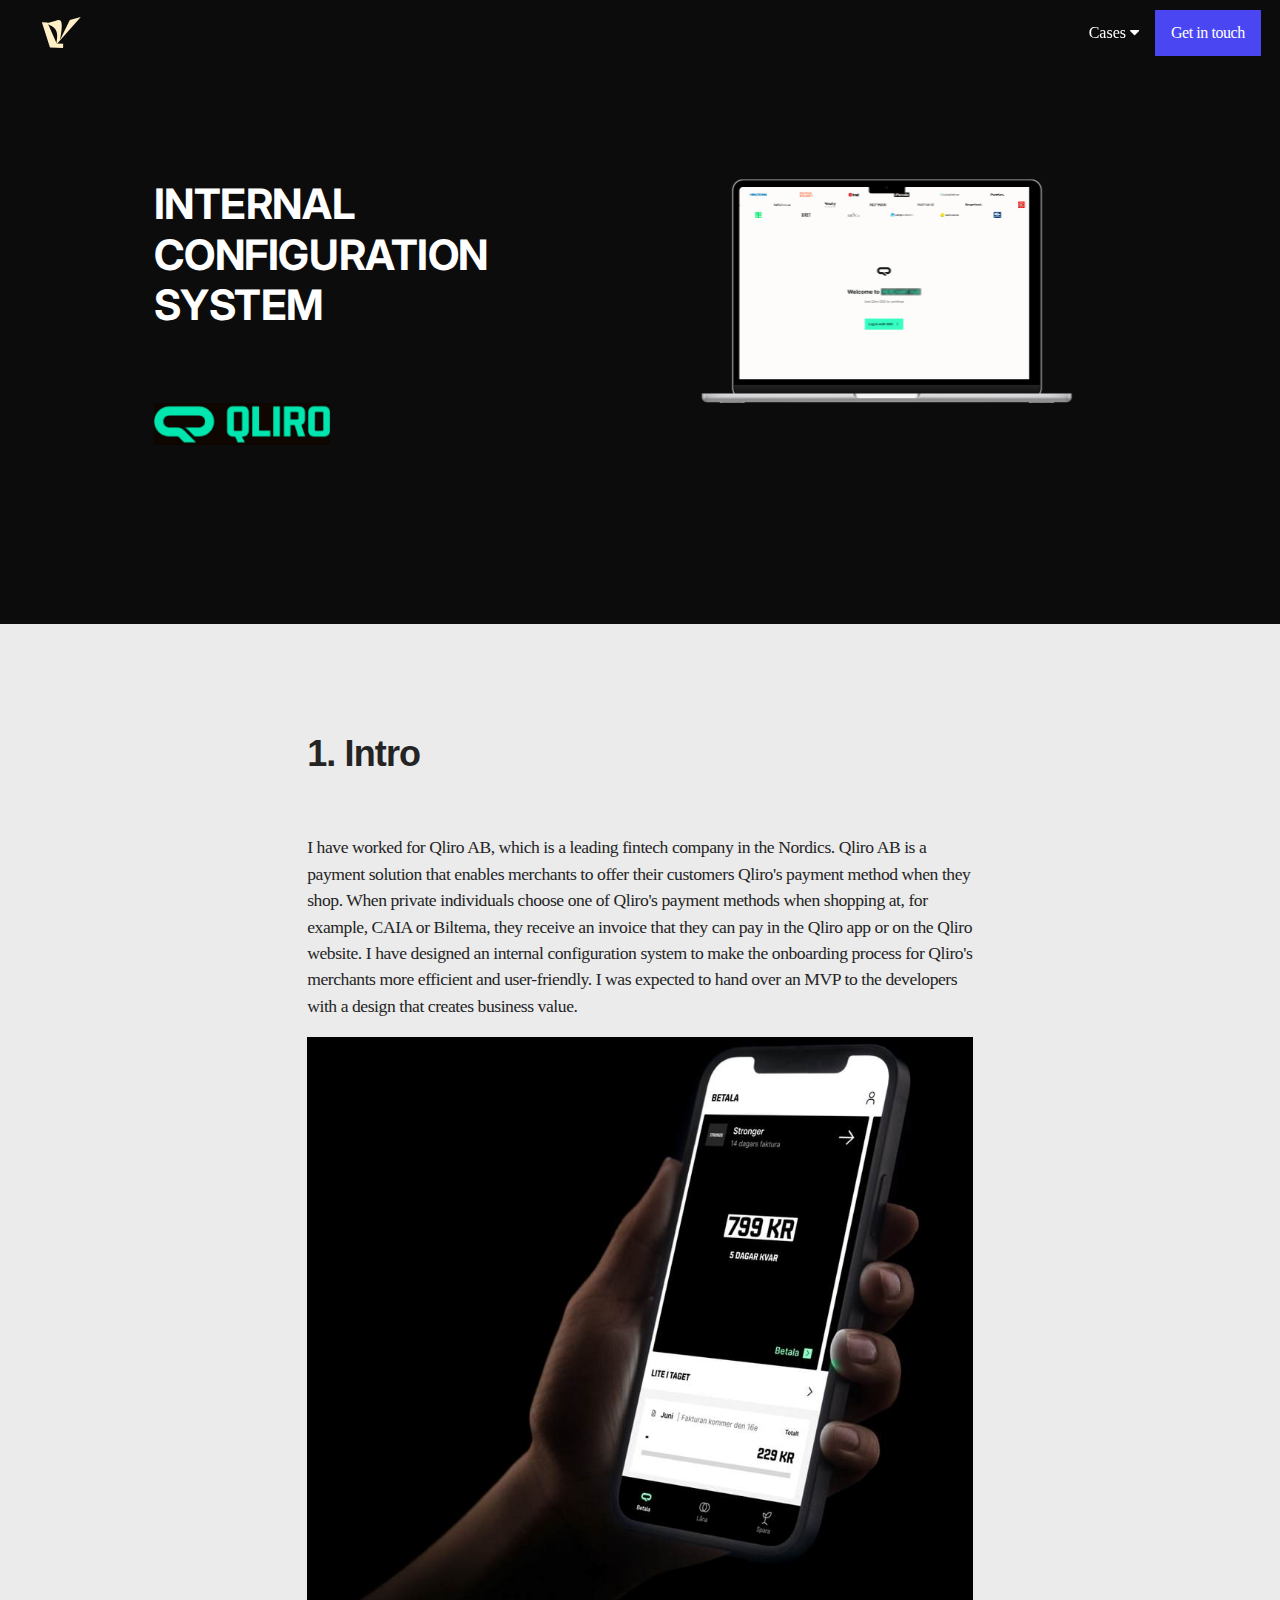
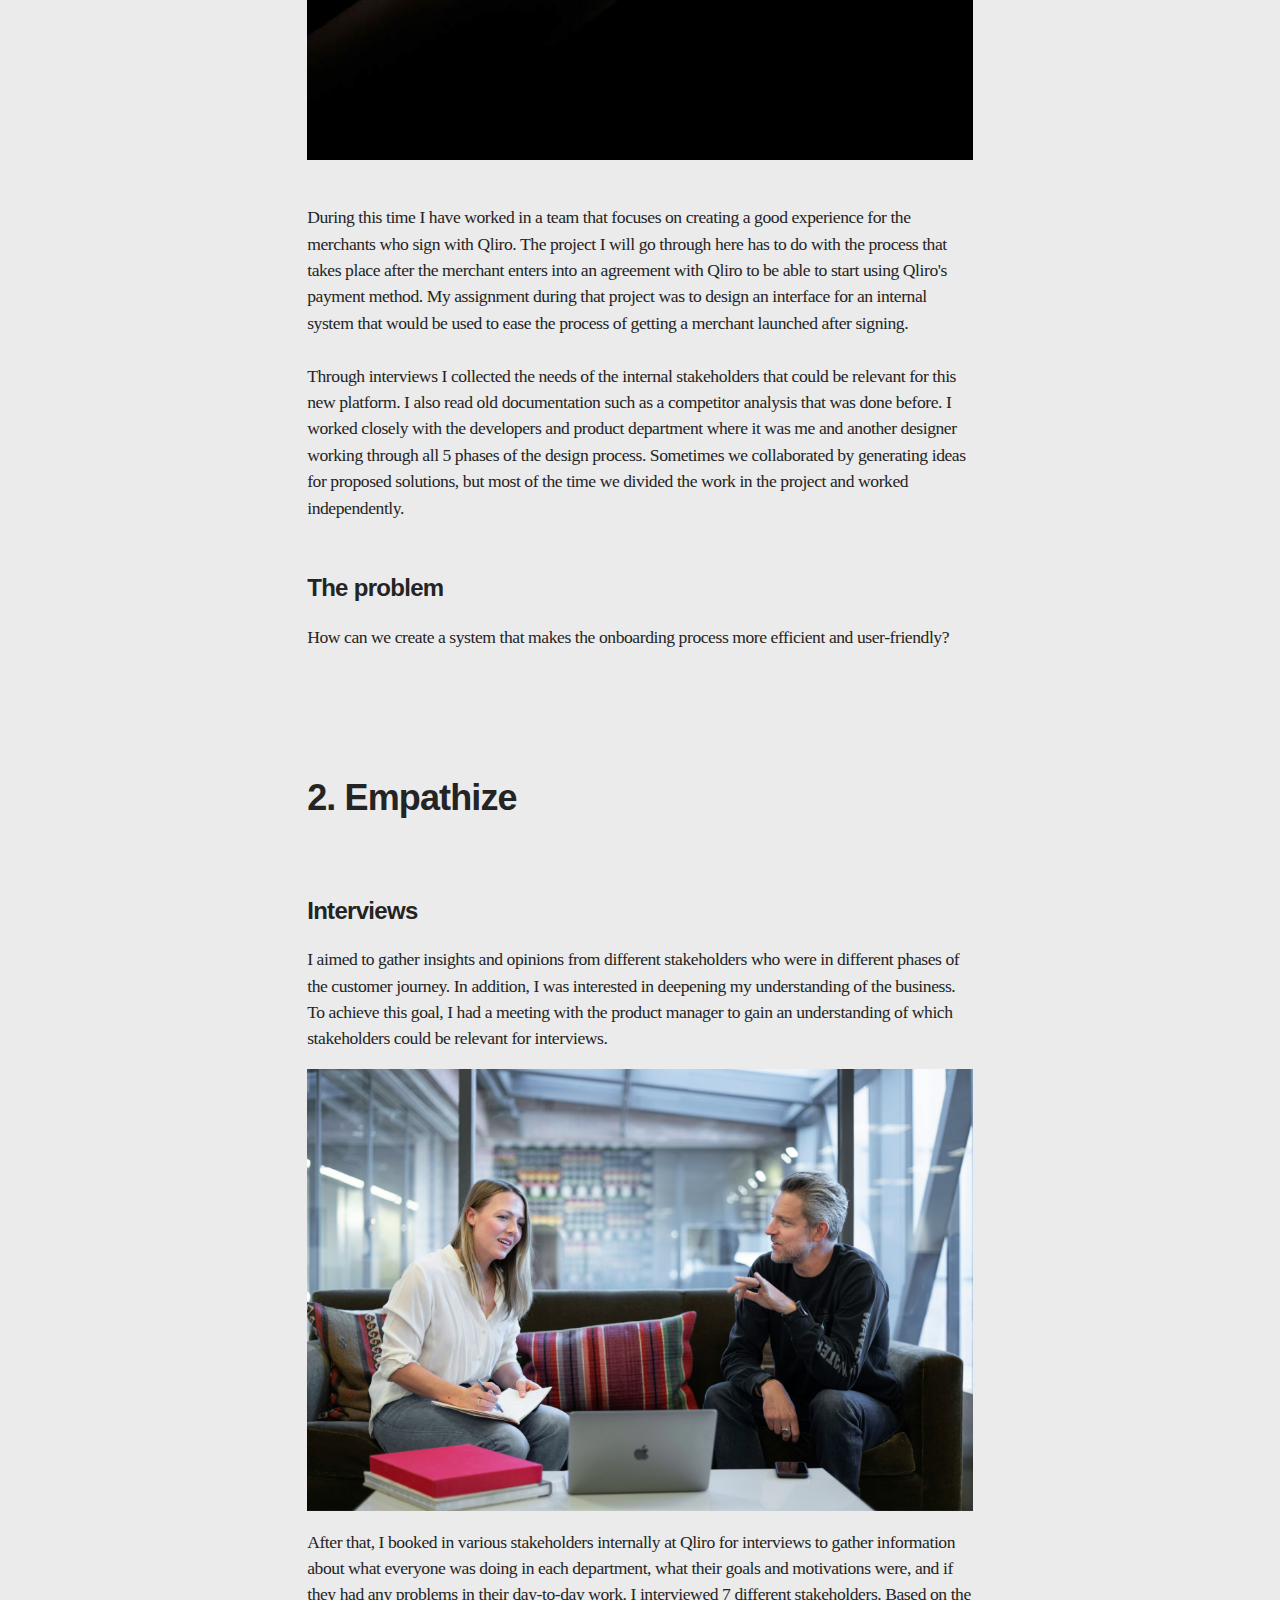
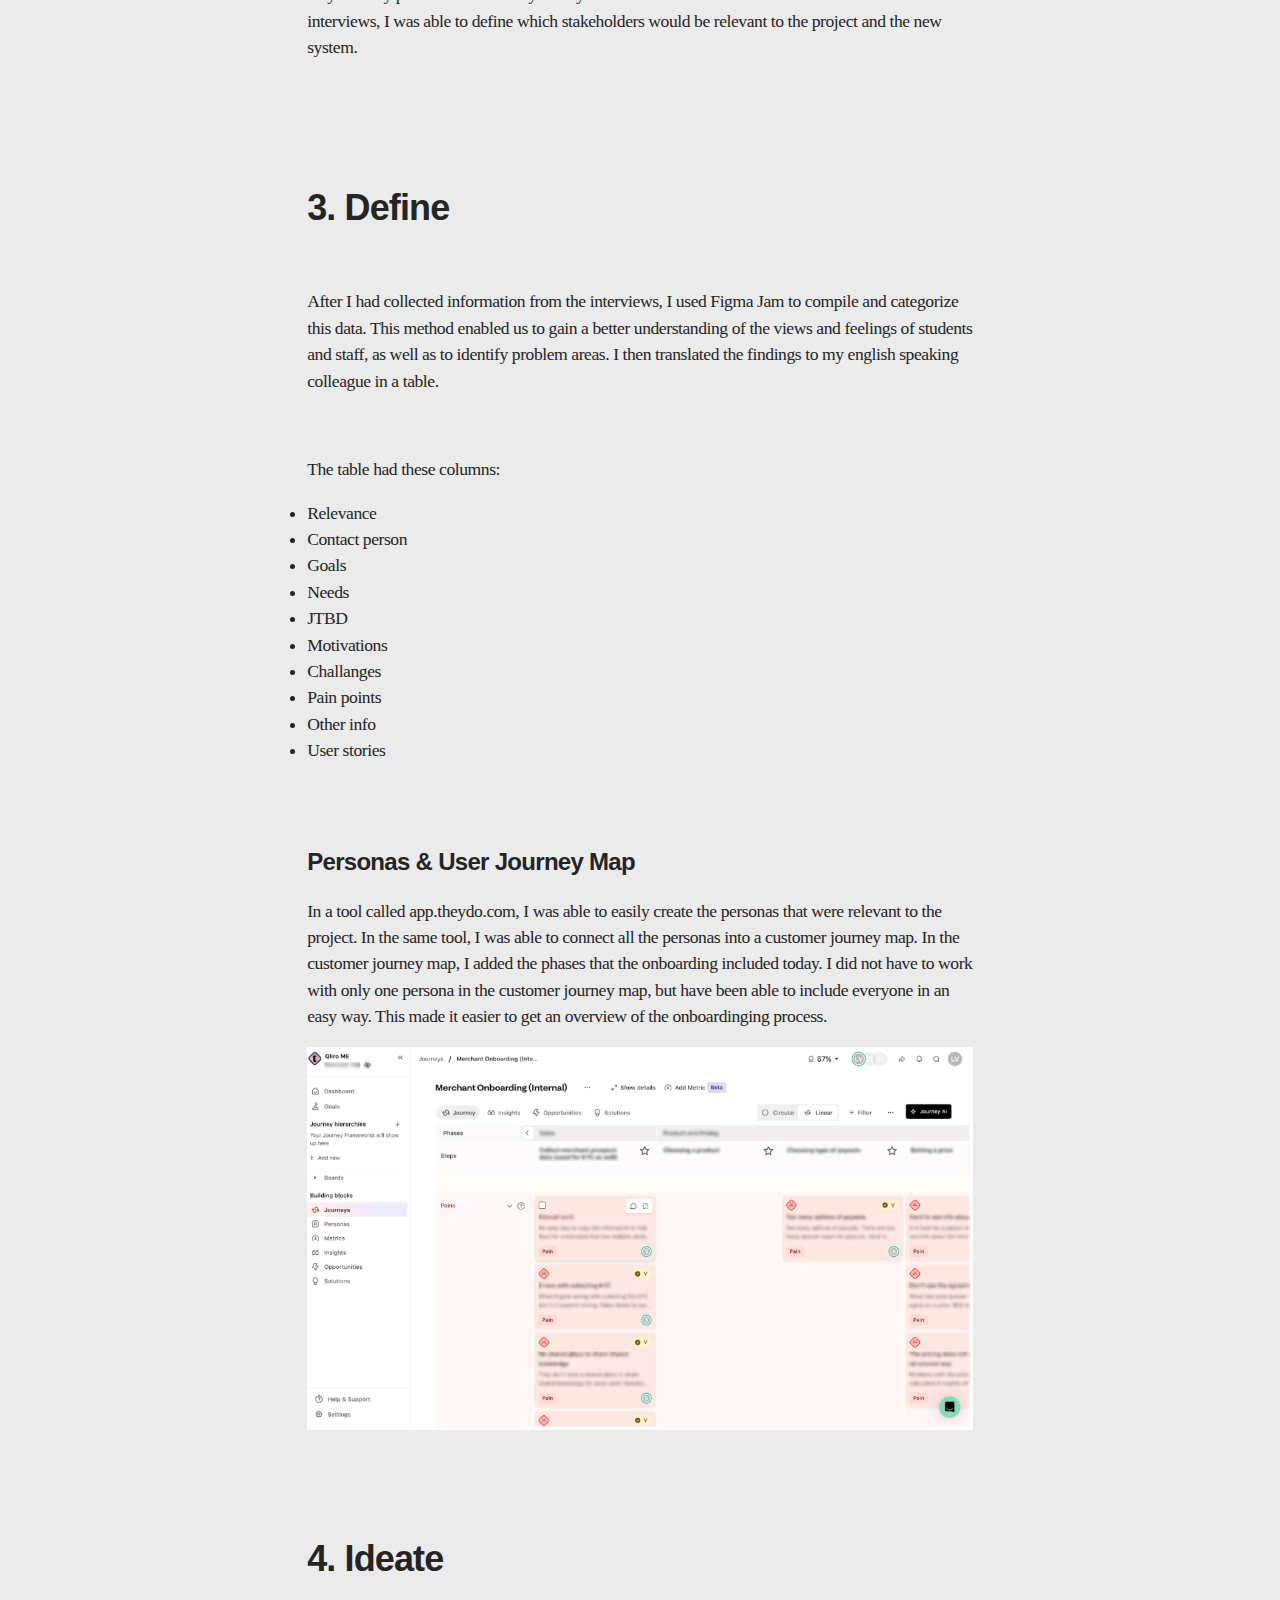
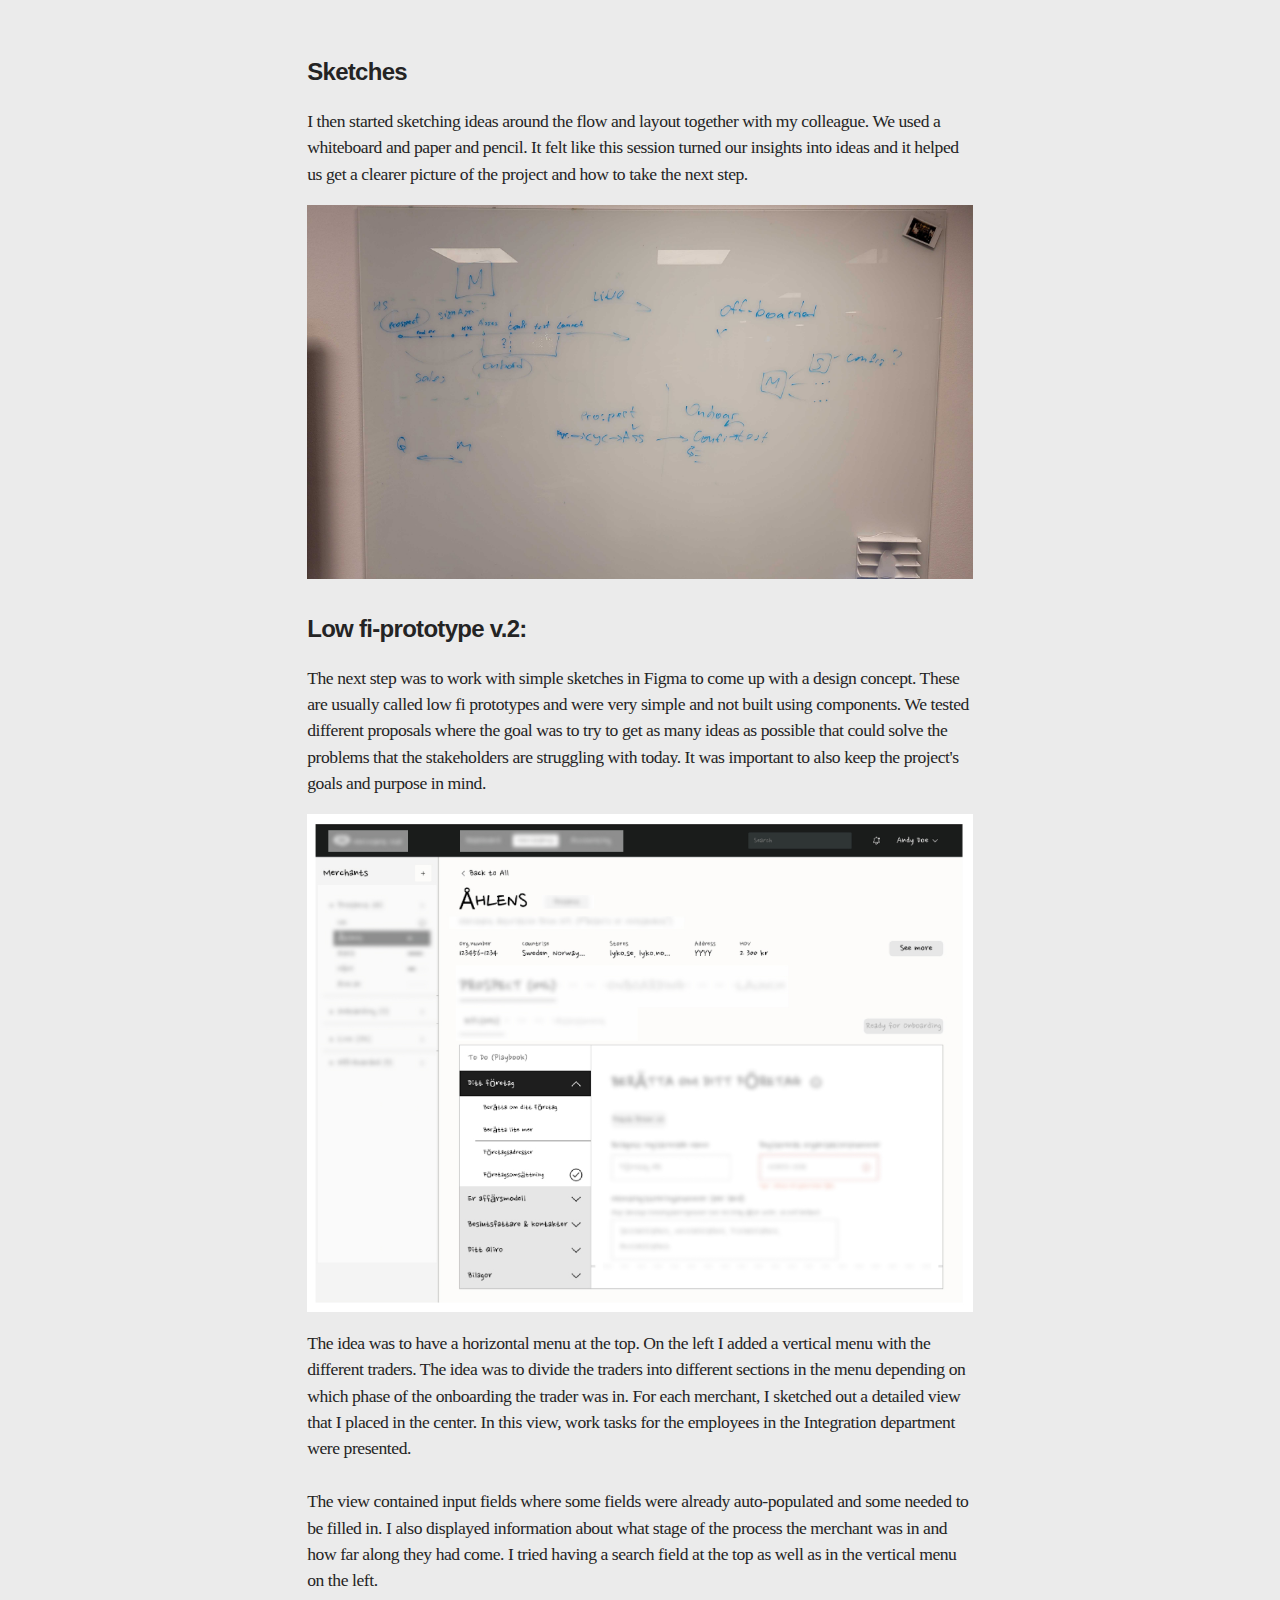
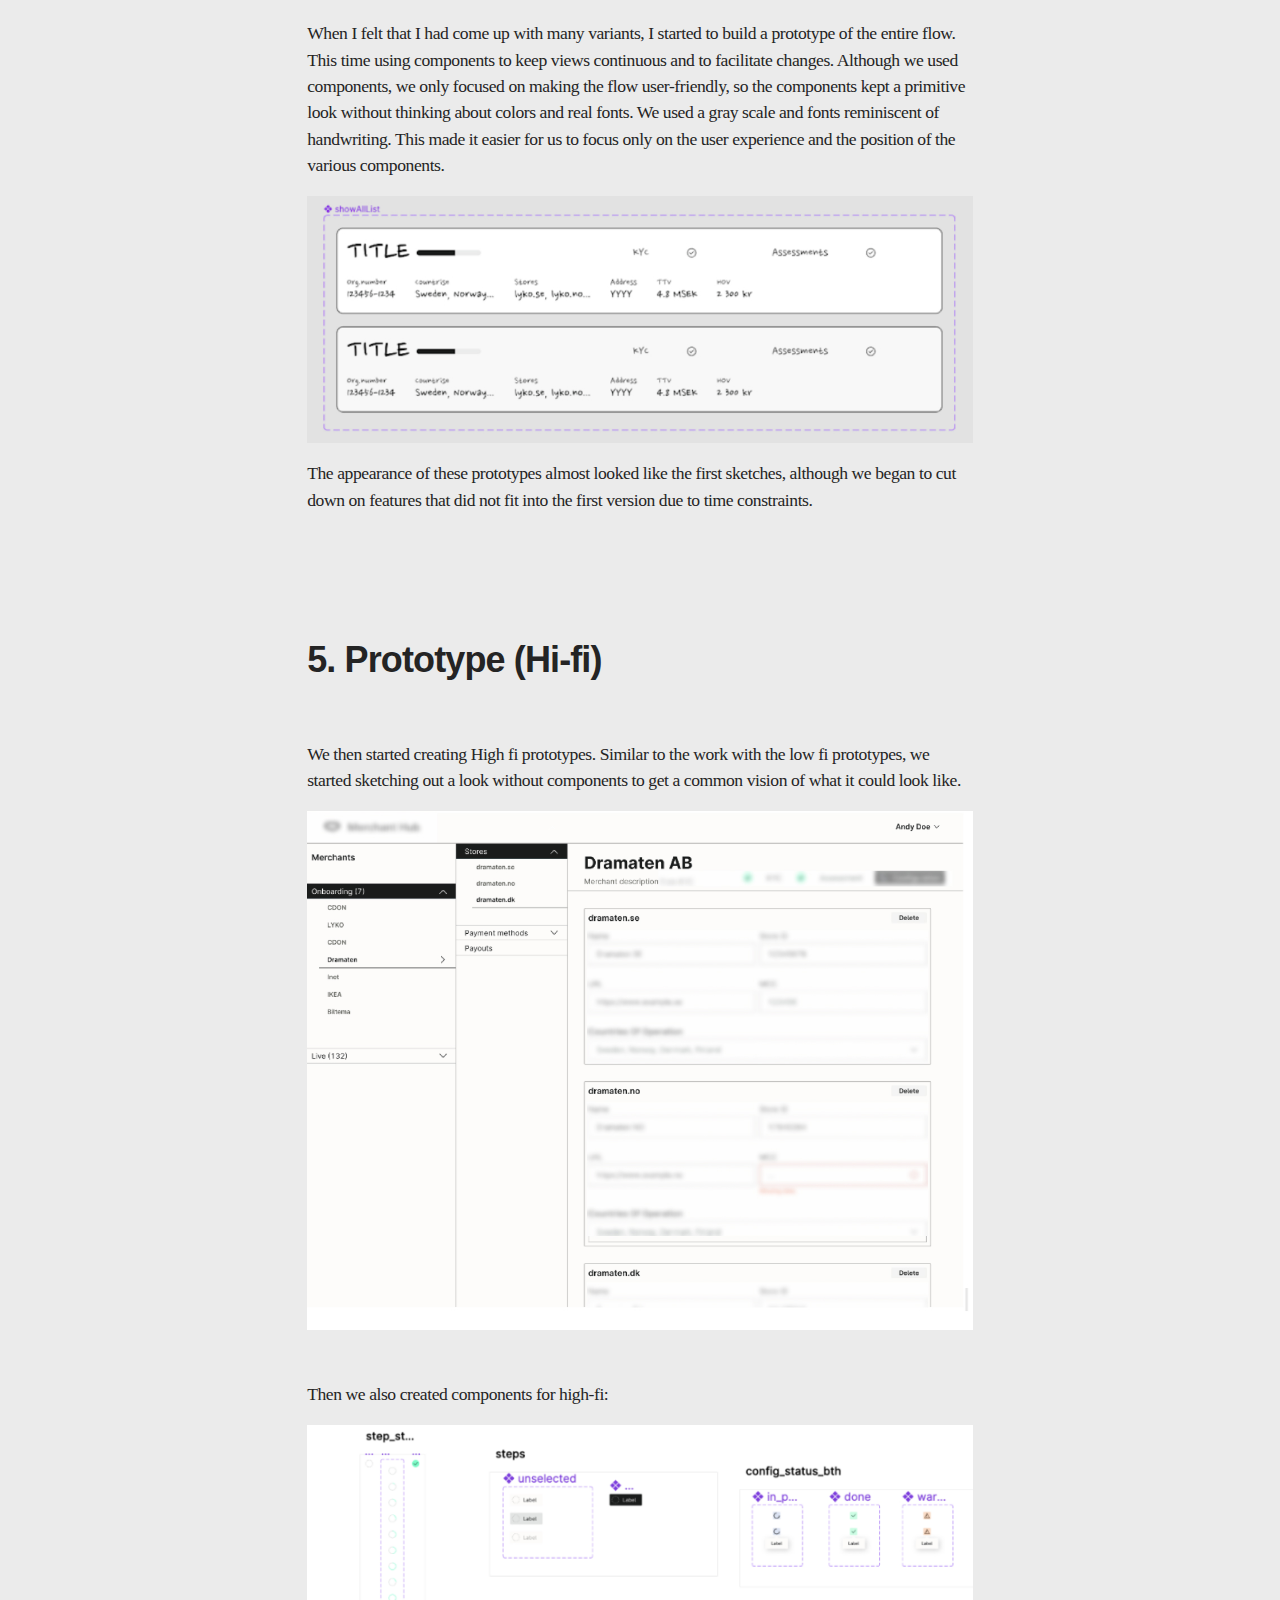
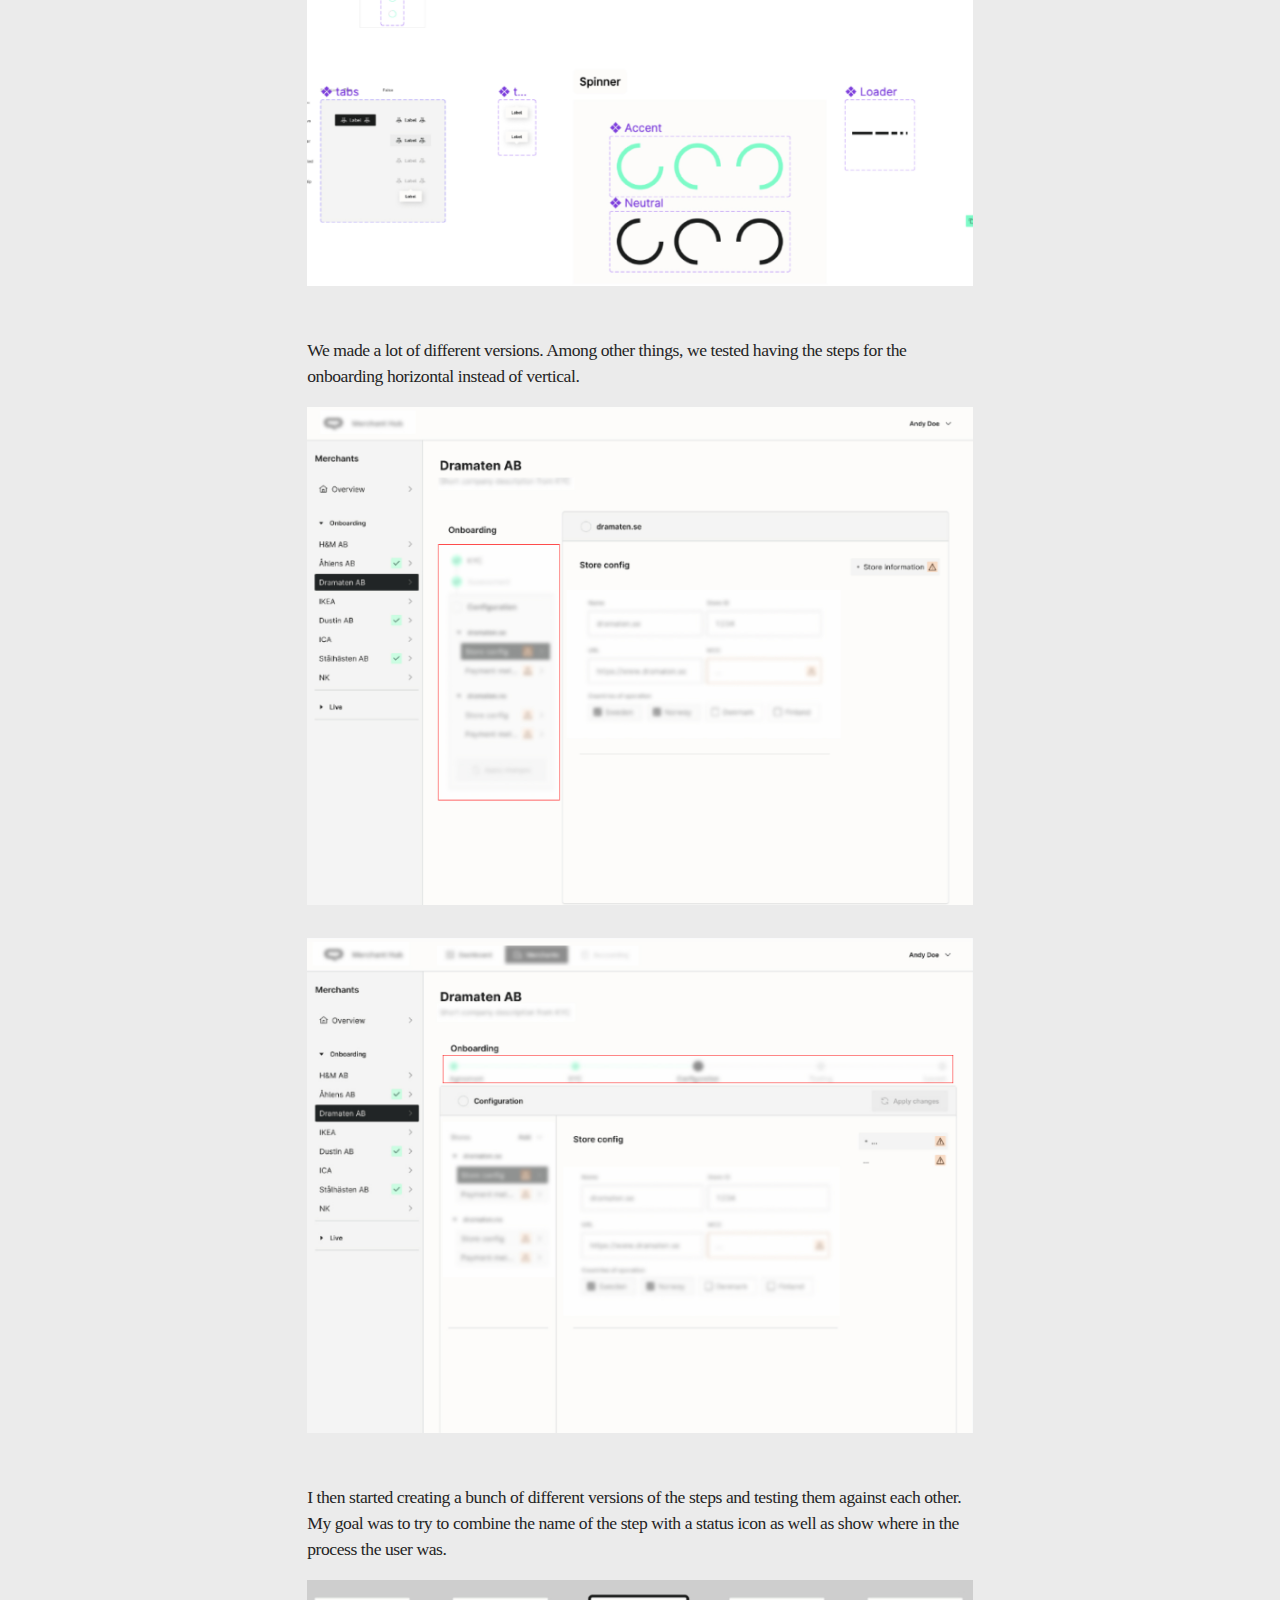
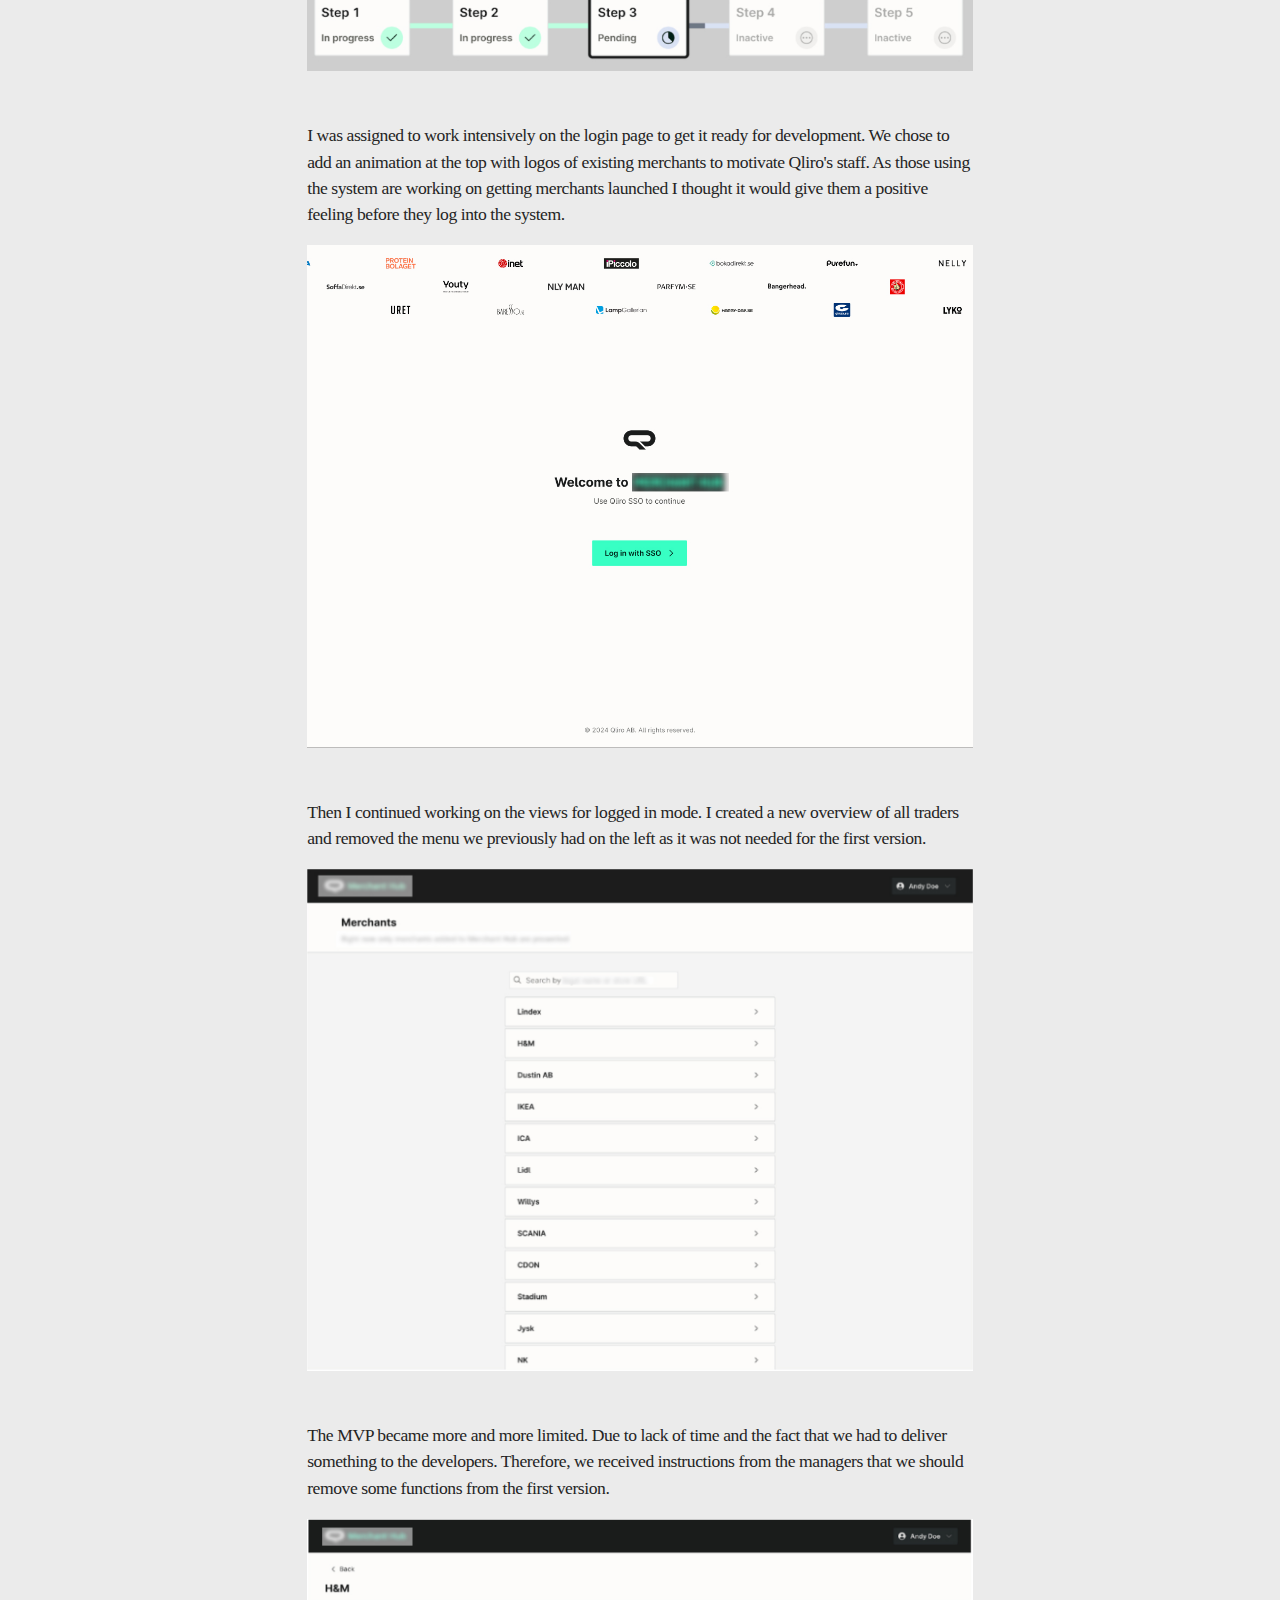
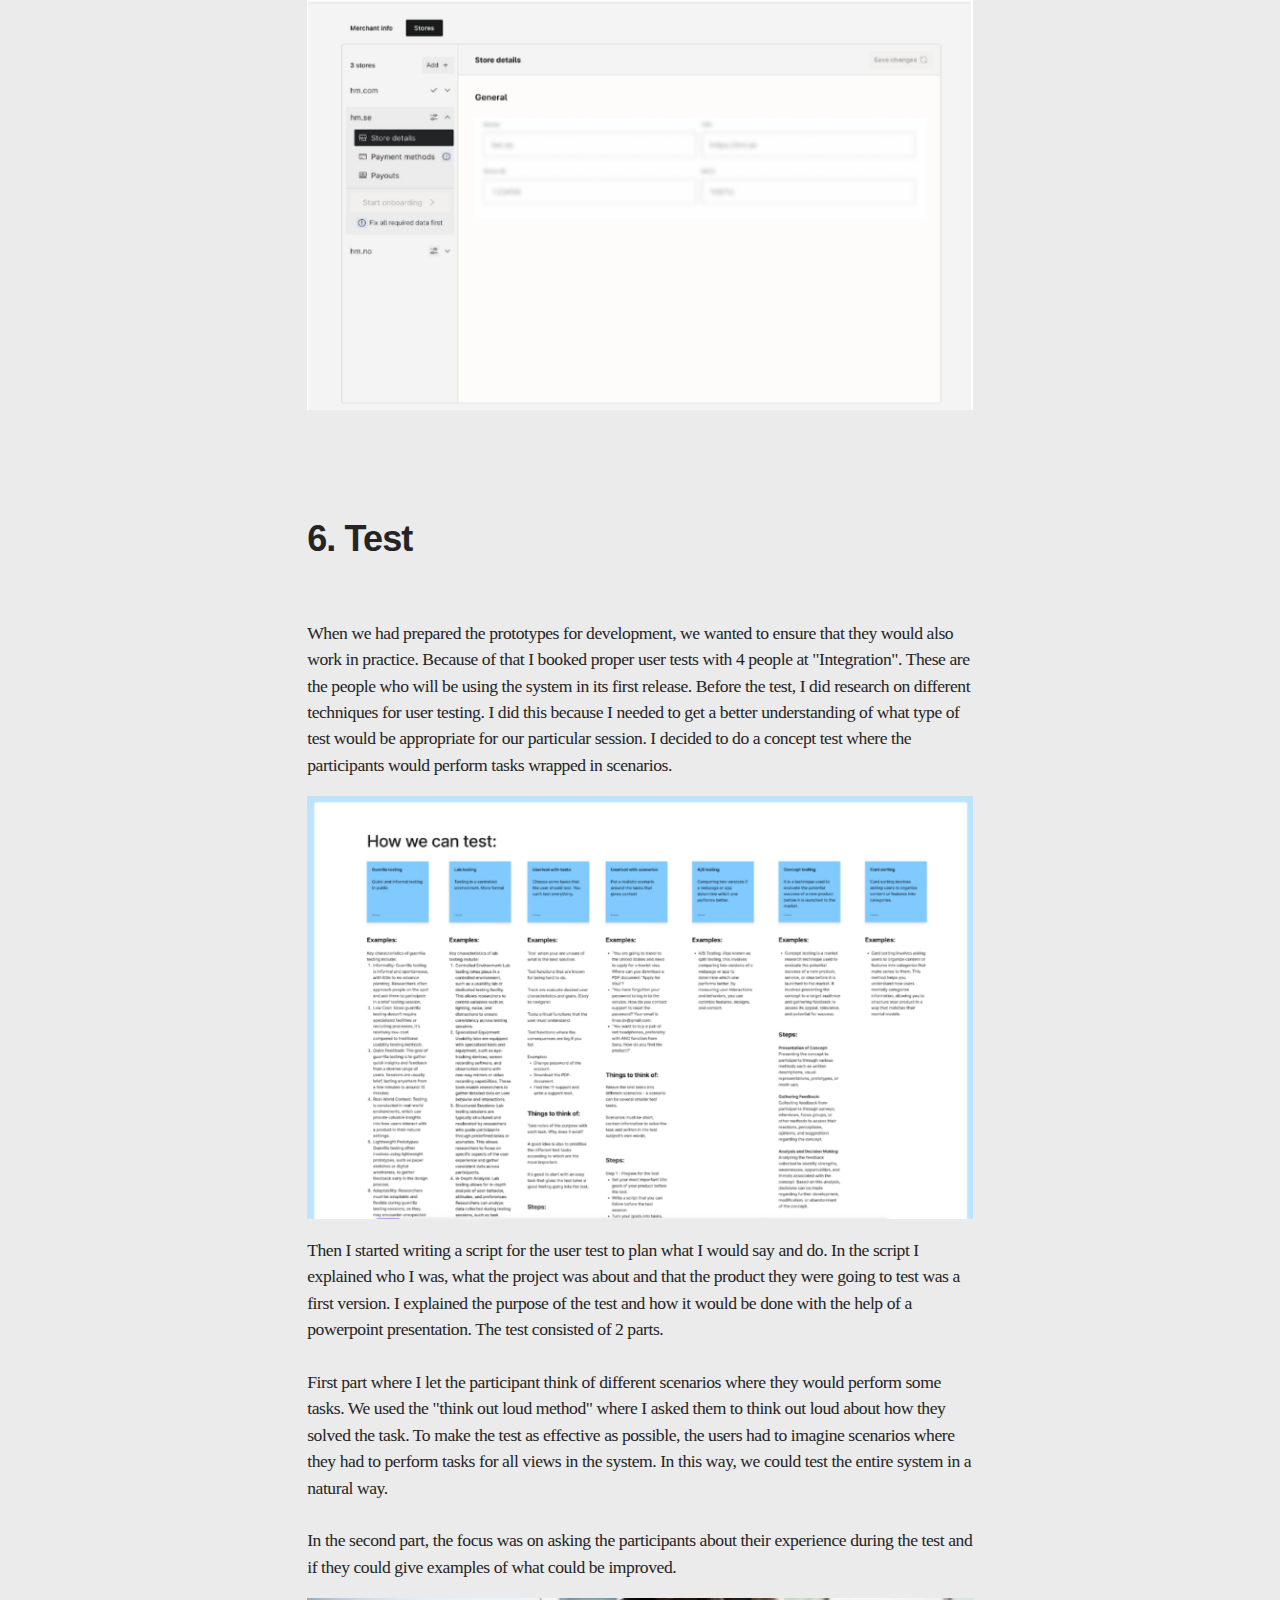
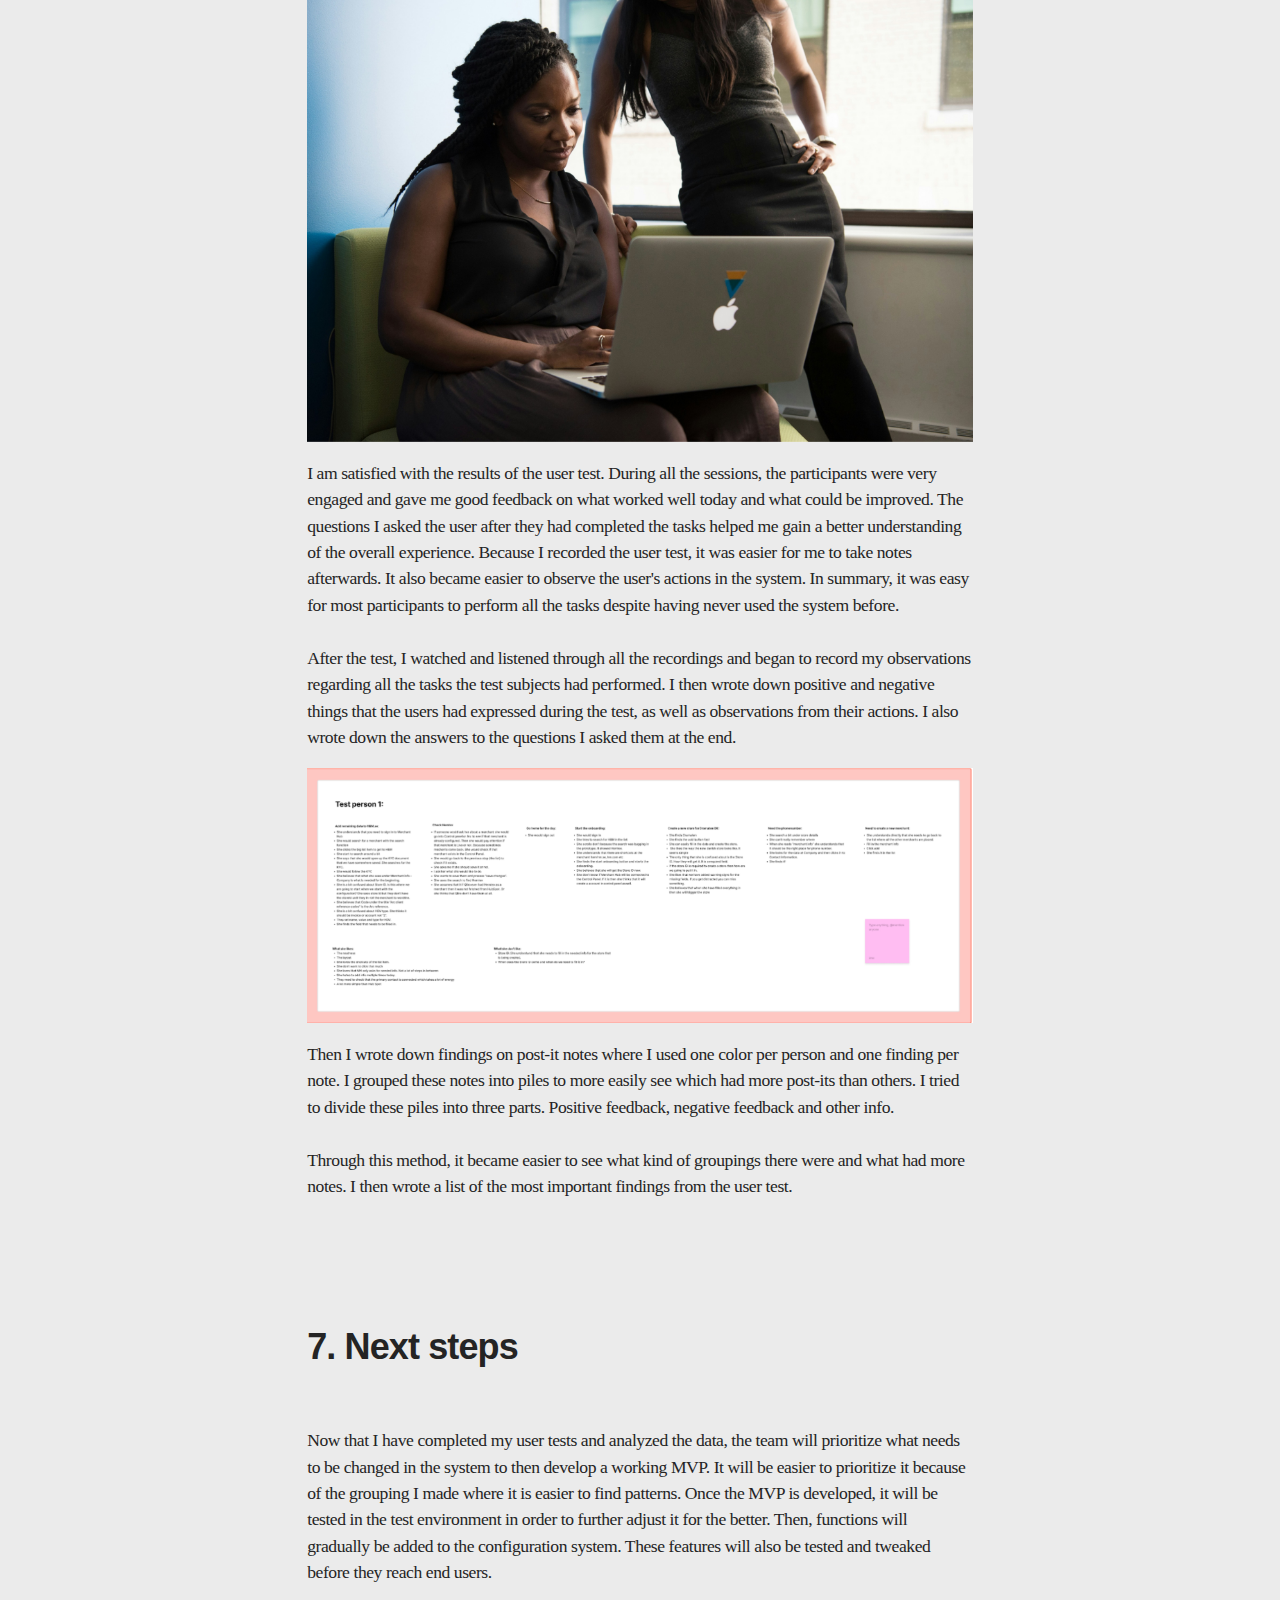
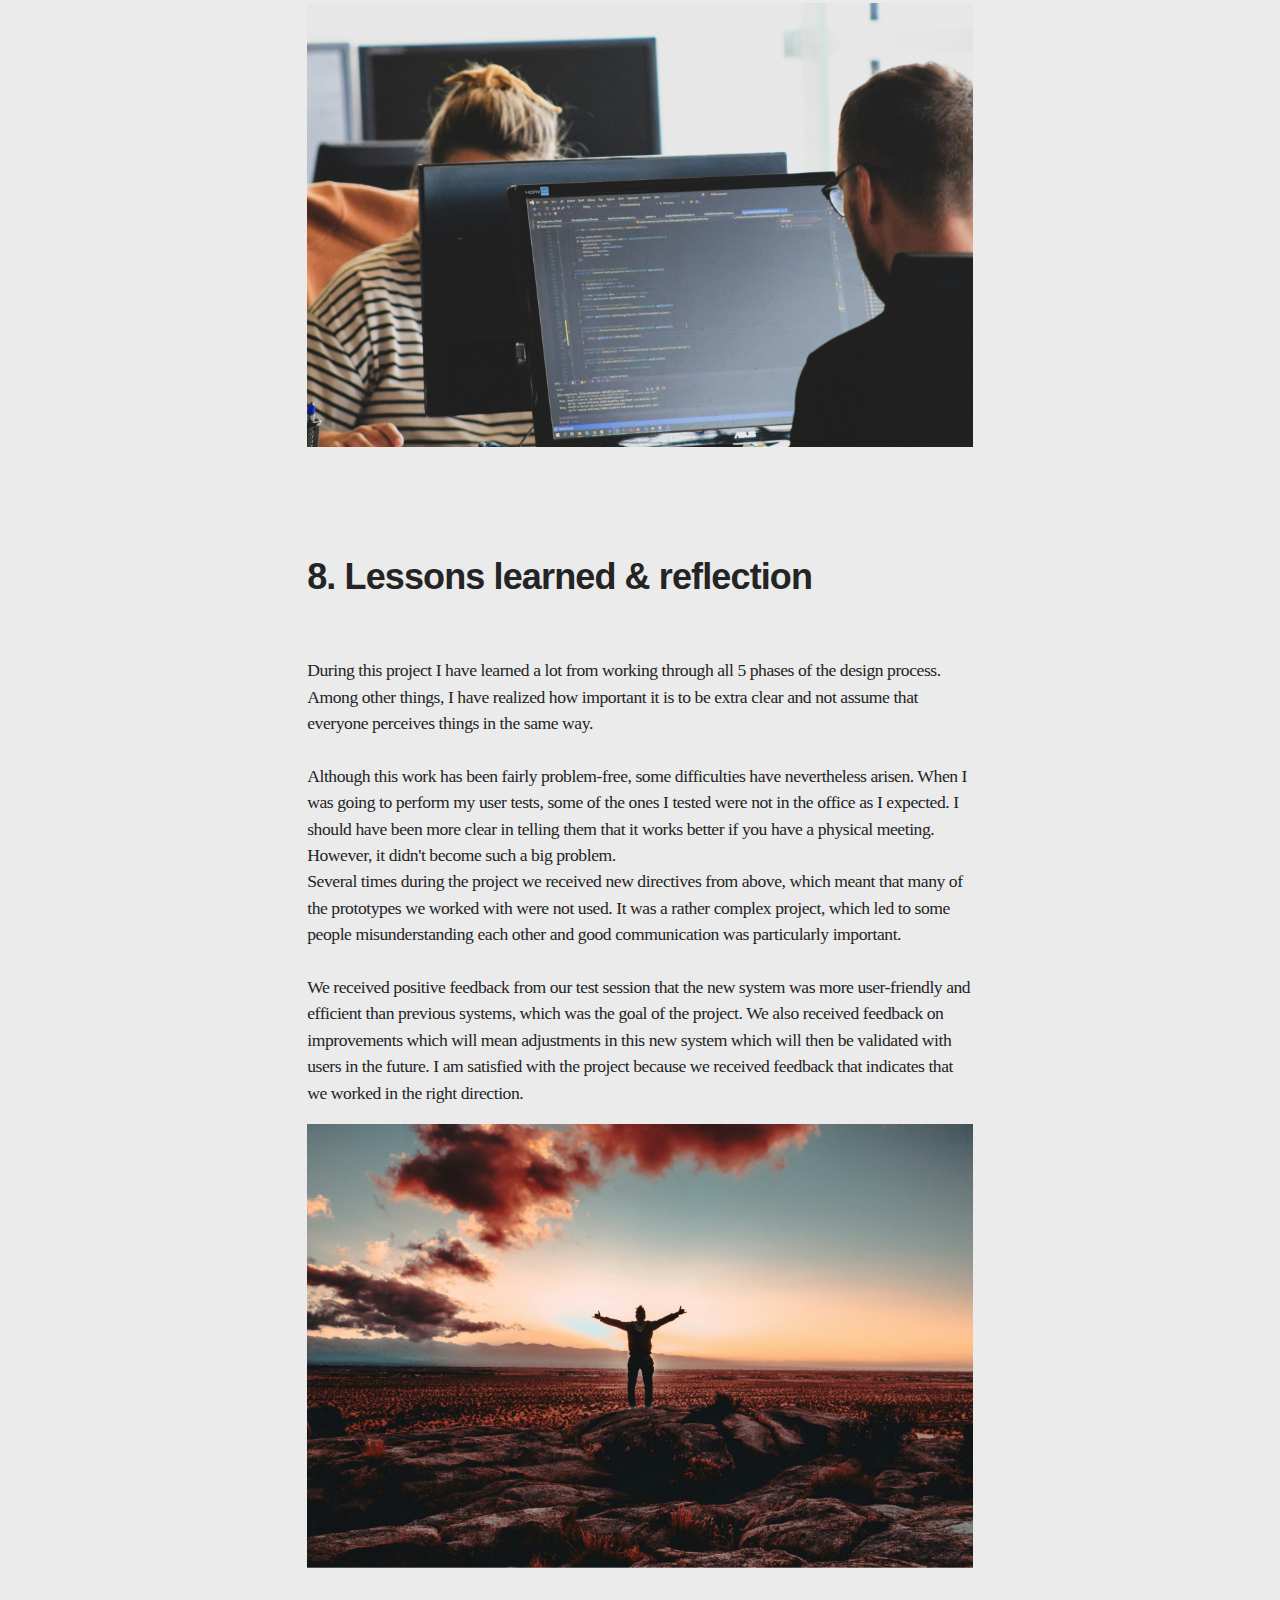
==== commit 3e5575b6: "Changes 11th june" ====
--- a/work.html
+++ b/work.html
@@ -98,7 +98,7 @@
         .navbar {
             padding-left: 1.5%;
             padding-right: 1.5%;
-            line-height:100%;
+            line-height: 100%;
             background-color: #061c2700;
             display: flex;
             align-items: center;
@@ -231,9 +231,9 @@
             color: black;
         }
 
-        .progress{
-                display: none;
-            }
+        .progress {
+            display: none;
+        }
 
         .current {
             font-weight: 500;
@@ -252,7 +252,7 @@
                 display: block;
             }
 
-            .progress{
+            .progress {
                 display: none;
             }
 
@@ -340,13 +340,14 @@
                         <i class="fa fa-caret-down"></i>
                     </button>
                     <div class="dropdown-content">
-                        <a href="work.html#2">Chas Academy</a>
-                        <a href="work.html#8">Sjöstaden Skybar</a>
-                        <a href="work.html#9">Däckskiftaren</a>
-                        <a href="work.html#10">Qliro AB</a>
-                    </div>
-                </div>
-                <a href="#11" id="contact">Get in touch</a>
+                        <a href="work.html#2">Config System - Qliro</a>
+                        <a href="work.html#3">Feedback tool - Qliro</a>
+                        <a href="work.html#4">Däckskiftaren</a>
+                        <a href="work.html#5">Chas Academy</a>
+                        <a href="work.html#6">Sjöstaden Skybar</a>
+                    </div>
+                </div>
+                <a href="#7" id="contact">Get in touch</a>
                 <a href="javascript:void(0);" id="hamburger" class="icon" onclick="myFunction()">
                     <i class="fa fa-bars"></i>
                 </a>
@@ -359,11 +360,1012 @@
             </div>
         </div>
 
-
-
-
-
         <span id="2"></span>
+        <section class="parallax5">
+            <div class="parallax-inner-casestudy">
+                <div id="title_grid_container2">
+                    <div id="item1">
+                        <div id="top_div">
+                            <h1 class="title" style="color: #ffffff;">Internal<br>Configuration<br>System</h1>
+                            <img class="casestudylogo" alt="Chas Academy logga" src="images/qliro_cropped.jpg" />
+                        </div>
+                    </div>
+                    <div id="item2">
+                        <img class="casestudyheroimage" alt="Bilder över arbetet med Chas Academy"
+                            src="images/qliro4.jpg" />
+                    </div>
+                </div>
+
+
+                <div id="title_section_small_version">
+                    <h1 class="title_small3">Internal Configuration System</h1>
+                    <img class="casestudyheroimage_small" alt="Bilder över arbetet med Chas Academy"
+                        src="images/qliro4.jpg" />
+                </div>
+            </div>
+        </section>
+
+        <div class="section_content">
+            <div class="content">
+                <div class="flexbox_div1">
+                    <div class="case_study_section_title">
+                        <h3>1. Intro</h3>
+                    </div>
+                </div>
+
+                <div class="flexbox_div21">
+                    <div class="left_content_div">
+                        <p>
+                            I have worked for Qliro AB, which is a leading fintech company in the Nordics. Qliro AB is a
+                            payment solution that enables merchants to
+                            offer their customers Qliro's payment method when they shop. When private individuals choose
+                            one
+                            of Qliro's payment methods when shopping at, for example, CAIA or Biltema, they receive an
+                            invoice that they can pay in the Qliro app or on the Qliro website. I have
+                            designed an internal configuration system to make the onboarding process for Qliro's
+                            merchants
+                            more efficient
+                            and user-friendly. I was expected to hand over an MVP to the developers with a design that
+                            creates business value.
+                        </p>
+                        <img class="content_div_image" alt="Bild på arbetet med affinity diagram"
+                            src="images/phone2.jpg" />
+                        <p>
+                            <br>During this time I have worked in a team that focuses on creating a good experience for
+                            the
+                            merchants who sign with Qliro.
+                            The project I will go through here has to do with the process that takes place after the
+                            merchant enters into an agreement with Qliro to be able to start using Qliro's payment
+                            method.
+                            My assignment during that project was to design an interface for an internal system that
+                            would
+                            be used to ease the process of getting a merchant launched after signing.<br><br>Through
+                            interviews I collected the needs of the internal stakeholders that could be relevant for
+                            this
+                            new platform. I also read old documentation such as a competitor analysis that was done
+                            before.
+                            I worked closely with the developers and product department where it was me and another
+                            designer
+                            working through all 5 phases of the design process. Sometimes we collaborated by generating
+                            ideas for proposed solutions, but most of the time we divided the work in the project and
+                            worked
+                            independently.
+                        </p>
+                        <h4 class="case_study_section_h3">The problem</h4>
+                        <p>How can we create a system that makes the onboarding process more efficient and
+                            user-friendly?
+                        </p>
+                    </div>
+                </div>
+
+            </div>
+            <div class="content">
+
+                <div class="flexbox_div1">
+                    <div class="case_study_section_title">
+                        <h3>2. Empathize</h3>
+                    </div>
+                </div>
+
+                <div class="flexbox_div21">
+                    <div class="left_content_div">
+                        <h4 class="case_study_section_h3">Interviews</h4>
+                        <p>I aimed to gather insights and opinions from different stakeholders who were in different
+                            phases
+                            of the customer journey. In addition, I was interested in deepening my understanding of the
+                            business. To achieve this goal, I had a meeting with the product manager to gain an
+                            understanding of which stakeholders could be relevant for interviews.
+                        </p>
+                        <img class="content_div_image" alt="Bild på arbetet med affinity diagram"
+                            src="images/interview2.jpg" />
+                        <p>After that, I booked in various stakeholders internally at Qliro for interviews to gather
+                            information about what everyone was doing in each department, what their goals and
+                            motivations
+                            were, and if they had any problems in their day-to-day work. I interviewed
+                            7 different stakeholders. Based on the interviews, I
+                            was able to define which stakeholders
+                            would be relevant to the project and the new system.
+                        </p>
+                    </div>
+                </div>
+
+            </div>
+
+            <div class="content">
+
+                <div class="flexbox_div15">
+                    <div class="case_study_section_title">
+                        <h3>3. Define</h3>
+                    </div>
+                </div>
+
+                <div class="flexbox_div21">
+                    <div class="left_content_div">
+                        <p>After I had collected information from the interviews, I used Figma Jam to compile and
+                            categorize
+                            this data. This method enabled us to gain a better understanding of the views and feelings
+                            of
+                            students and staff, as well as to identify problem areas. I then translated the findings to
+                            my
+                            english
+                            speaking colleague in a table.<br><br></p>
+                        <p>The table had these columns:
+                            <li>Relevance<br></li>
+                            <li>Contact person<br></li>
+                            <li>Goals<br></li>
+                            <li>Needs<br></li>
+                            <li>JTBD<br></li>
+                            <li>Motivations<br></li>
+                            <li>Challanges<br></li>
+                            <li>Pain points<br></li>
+                            <li>Other info<br></li>
+                            <li>User stories<br></li>
+                        </p>
+                    </div>
+                </div>
+
+                <div class="flexbox_div112">
+
+                    <div class="case_study_section_title">
+                        <h4 class="case_study_section_h3">Personas & User Journey Map</h4>
+                    </div>
+                </div>
+                <div class="flexbox_div21">
+                    <div class="left_content_div">
+                        <p>In a tool called app.theydo.com, I was able to easily create the personas that were relevant
+                            to
+                            the project. In the same tool, I was able to connect all the personas into a customer
+                            journey
+                            map. In the customer journey map, I added the phases that the onboarding included today. I
+                            did
+                            not have to work with only one persona in the customer journey map, but have been able to
+                            include everyone in an easy way. This made it easier to get an overview of the onboardinging
+                            process.
+
+                        </p>
+                        <img class="content_div_image" alt="Bild på arbetet med affinity diagram"
+                            src="images/customer_jorney.jpg" />
+                    </div>
+                </div>
+            </div>
+
+            <div class="content">
+
+                <div class="flexbox_div1">
+                    <div class="case_study_section_title">
+                        <h3>4. Ideate</h3>
+                    </div>
+                </div>
+
+                <div class="flexbox_div21">
+                    <div class="left_content_div">
+                        <div class="case_study_section_title">
+                            <h4 class="case_study_section_h3">Sketches</h4>
+                        </div>
+                        <p>
+                            I then started sketching ideas around the flow and layout together with my colleague. We
+                            used a
+                            whiteboard and paper and pencil. It felt like this session turned our insights into ideas
+                            and it
+                            helped us get a clearer picture of the project and how to take the next step.</p>
+                        <img class="content_div_image" alt="Bild på arbetet med affinity diagram"
+                            src="images/ideate3.jpg" />
+                        <div class="case_study_section_title">
+                            <h4 class="case_study_section_h3">Low fi-prototype v.2:</h4>
+                        </div>
+                        <p>
+                            The next step was to work with simple sketches in Figma to come up with a design concept.
+                            These
+                            are usually called low fi prototypes and were very simple and not built using components. We
+                            tested different proposals where the goal was to try to get as many ideas as possible that
+                            could
+                            solve the problems that the stakeholders are struggling with today. It was important to also
+                            keep the project's goals and purpose in mind.</p>
+                        <img class="content_div_image" alt="Bild på arbetet med affinity diagram"
+                            src="images/lowfi_123.jpg" />
+                        <p>
+                            The idea was to have a horizontal menu at the top. On the left
+                            I added a vertical menu with the different traders. The idea was to divide the traders into
+                            different sections in the menu depending on which phase of the onboarding the trader was in.
+                            For
+                            each
+                            merchant, I sketched out a detailed view that I placed in the center. In this view, work
+                            tasks
+                            for the employees in the Integration department were presented.<br><br>
+                            The view contained input fields where some fields were already auto-populated and some
+                            needed to
+                            be filled in. I also displayed information about what stage of the process the merchant was
+                            in
+                            and how far along they had come. I tried having a search field at the top as well as in the
+                            vertical menu on the left.
+                            <br><br>When I felt that I had come up with many variants, I started to build a prototype of
+                            the
+                            entire flow. This time using components to keep views continuous and to facilitate changes.
+                            Although we used components, we only focused on making the flow user-friendly, so the
+                            components
+                            kept a primitive look without thinking about colors and real fonts. We used a gray scale and
+                            fonts reminiscent of handwriting. This made it easier for us to focus only on the user
+                            experience and
+                            the position of the various components.
+                        </p>
+                        <img class="content_div_image" alt="Bild på arbetet med affinity diagram"
+                            src="images/lowfi_component.jpg" />
+                        <p>
+                            The appearance of these prototypes almost looked like the first sketches, although we began
+                            to
+                            cut down on features that did not fit into the first version due to time constraints.</p>
+                    </div>
+                </div>
+            </div>
+
+
+            <div class="content">
+
+                <div class="flexbox_div1">
+                    <div class="case_study_section_title">
+                        <h3>5. Prototype (Hi-fi)</h3>
+                    </div>
+                </div>
+
+                <div class="flexbox_div21">
+                    <div class="left_content_div">
+                        <p>We then started creating High fi prototypes. Similar to the work with the low fi prototypes,
+                            we
+                            started sketching out a look without components to get a common vision of what it could look
+                            like.</p>
+                        <img class="content_div_image" alt="Bild på arbetet med affinity diagram"
+                            src="images/hifi2.jpg" />
+                        <p class="fullscreen_image_text">
+                            Then we also created components for high-fi:</p>
+                        <img class="content_div_image" alt="Bild på arbetet med affinity diagram"
+                            src="images/hifi_components.jpg" />
+                        <p class="fullscreen_image_text">
+                            We made a lot of different versions. Among other things, we tested having the
+                            steps for the onboarding horizontal instead of vertical.</p>
+                        <img class="content_div_image" alt="Bild på arbetet med affinity diagram"
+                            src="images/hifi3.jpg" />
+
+                        <img class="content_div_image" style="margin-top:5%" src="images/hifi4.jpg" />
+
+                        <p class="fullscreen_image_text">
+                            I then started creating a bunch of different versions of the steps and testing them against
+                            each
+                            other. My goal was to try to combine the name of the step with a status icon as well as show
+                            where in the process the user was.</p>
+                        <img class="content_div_image" alt="Bild på arbetet med affinity diagram"
+                            src="images/steps.jpg" />
+                        <p class="fullscreen_image_text">
+                            I was assigned to work intensively on the login page to get it ready for development. We
+                            chose
+                            to add an animation at the top with logos of existing merchants to motivate Qliro's staff.
+                            As
+                            those using the system are working on getting merchants launched I thought it would give
+                            them a
+                            positive feeling before they log into the system.</p>
+                        <img class="content_div_image" alt="Bild på arbetet med affinity diagram"
+                            src="images/animation_top.jpg" />
+                        <p class="fullscreen_image_text">
+                            Then I continued working on the views for logged in mode. I created a new overview of all
+                            traders and removed the menu we previously had on the left as it was not needed for the
+                            first
+                            version.</p>
+                        <img class="content_div_image" alt="Bild på arbetet med affinity diagram"
+                            src="images/merchant_list.jpg" />
+                        <p class="fullscreen_image_text">
+                            The MVP became more and more limited. Due to lack of time and the fact that we had to
+                            deliver
+                            something to the developers. Therefore, we received instructions from the managers that we
+                            should remove some functions from the first version.</p>
+                        <img class="content_div_image" alt="Bild på arbetet med affinity diagram"
+                            src="images/final_hifi.jpg" />
+                    </div>
+                </div>
+            </div>
+
+            <div class="content">
+
+                <div class="flexbox_div1">
+                    <div class="case_study_section_title">
+                        <h3>6. Test</h3>
+                    </div>
+                </div>
+
+                <div class="flexbox_div21">
+                    <div class="left_content_div">
+                        <p> When we had prepared the prototypes for
+                            development, we wanted to ensure that they would also work in practice. Because of that I
+                            booked
+                            proper user tests with 4 people at "Integration". These are the
+                            people who will be using the system in its first release. Before the test, I did research on
+                            different techniques for user testing. I did this because I needed to get a better
+                            understanding
+                            of what type of test would be appropriate for our particular session. I decided to do a
+                            concept
+                            test where the participants would perform tasks wrapped in scenarios.
+                        </p>
+                        <img class="content_div_image" alt="Bild på arbetet med affinity diagram"
+                            src="images/test_research.jpg" />
+                        <p>Then I started writing a script for the user test to plan what I would say and do. In the
+                            script
+                            I explained who I was, what the project was about and that the product they were going to
+                            test
+                            was a first version. I explained the purpose of the test and how it would be done with the
+                            help
+                            of a powerpoint presentation. The test consisted of 2 parts.<br><br>First part where I let
+                            the
+                            participant think of different scenarios where they would perform some tasks. We used the
+                            "think
+                            out loud method" where I asked them to think out loud about how they solved the task. To make
+                            the
+                            test as effective as possible, the users had to imagine scenarios where they had to perform
+                            tasks for all views in the system. In this way, we could test the entire system in a natural
+                            way.<br><br>In the second part, the focus was on asking the participants about their
+                            experience
+                            during the test and if they could give examples of what could be improved.
+                        </p>
+                        <img class="content_div_image" alt="Bild på arbetet med affinity diagram"
+                            src="images/usertest2.jpg" />
+                        <p>
+                            I am satisfied with the results of the user test. During all the sessions, the participants
+                            were
+                            very engaged and gave me good feedback on what worked well today and what could be improved.
+                            The
+                            questions I asked the user after they had completed the tasks helped me gain a better
+                            understanding of the overall experience. Because I recorded the user test, it was easier for
+                            me
+                            to take notes afterwards. It also became easier to observe the user's actions in the system.
+                            In
+                            summary, it was easy for most participants to perform all the tasks despite having never
+                            used
+                            the system before.<br><br>After the test, I watched and listened through all the recordings
+                            and
+                            began to record my observations regarding all the tasks the test subjects had performed. I
+                            then
+                            wrote down positive and negative things that the users had expressed during the test, as
+                            well as
+                            observations from their actions. I also wrote down the answers to the questions I asked them
+                            at
+                            the end.
+                        </p>
+                        <img class="content_div_image" alt="Bild på arbetet med affinity diagram"
+                            src="images/test_result_zoomed.jpg" />
+                        <p>
+                            Then I wrote down findings on post-it notes where I used one color per person and one
+                            finding
+                            per note. I grouped these notes into piles to more easily see which had more post-its than
+                            others. I tried to divide these piles into three parts. Positive feedback, negative feedback
+                            and
+                            other info.<br><br>Through this method, it became easier to see what kind of groupings there
+                            were and what had more notes. I then wrote a list of the most important findings from the
+                            user
+                            test.
+                        </p>
+                        <!--<p>Positive feedback:
+                        <li>Relevance<br></li>
+                        <li>Contact person<br></li>
+                        <li>Goals<br></li>
+                        <li>Needs<br></li>
+                        <li>JTBD<br></li>
+                        <li>Motivations<br></li>
+                        <li>Challanges<br></li>
+                        <li>Pain points<br></li>
+                        <li>Other info<br></li>
+                        <li>User stories<br></li>
+                    </p>-->
+                    </div>
+                </div>
+            </div>
+
+            <div class="content">
+
+                <div class="flexbox_div1">
+                    <div class="case_study_section_title">
+                        <h3>7. Next steps</h3>
+                    </div>
+                </div>
+
+                <div class="flexbox_div21">
+                    <div class="left_content_div">
+                        <p>Now that I have completed my user tests and analyzed the data, the team will prioritize what
+                            needs to be changed in the system to then develop a working MVP. It will be easier to
+                            prioritize
+                            it because of the grouping I made where it is easier to find patterns. Once the MVP is
+                            developed, it will be tested in the test environment in order to
+                            further
+                            adjust it for the better. Then, functions will gradually be added to the configuration
+                            system.
+                            These features will also be tested and tweaked before
+                            they reach end users.
+                        </p>
+
+                        <img class="content_div_image" alt="Bild på arbetet med affinity diagram"
+                            src="images/develop.jpg" />
+                    </div>
+                </div>
+            </div>
+
+            <div class="content">
+
+                <div class="flexbox_div1">
+                    <div class="case_study_section_title">
+                        <h3>8. Lessons learned & reflection</h3>
+                    </div>
+                </div>
+
+                <div class="flexbox_div21">
+                    <div class="left_content_div">
+                        <p>During this project I have learned a lot from working through all 5 phases of the design
+                            process.
+                            Among other things, I have realized how important it is to be extra clear and not assume
+                            that
+                            everyone perceives things in the same way.<br><br>
+                            Although this work has been fairly problem-free, some difficulties have nevertheless arisen.
+                            When I was going to perform my user tests, some of the ones I tested were not in the office
+                            as I
+                            expected. I should have been more clear in telling them that it works better if you have a
+                            physical meeting. However, it didn't become such a big problem.<br>Several times during the
+                            project we received new
+                            directives from above, which meant that many of the prototypes we worked with were not used.
+                            It
+                            was a rather complex project, which led to some people misunderstanding each
+                            other and good communication was particularly important.<br><br>
+                            We received positive feedback from our test session that the new system was more
+                            user-friendly
+                            and efficient than previous systems, which was
+                            the goal of the project. We also received feedback on improvements which will mean
+                            adjustments
+                            in this new system which will then be validated with users in the future. I am satisfied
+                            with
+                            the project because we received feedback that indicates that we worked in the right
+                            direction.
+
+                        </p>
+                        <img class="content_div_image" alt="Bild på arbetet med affinity diagram"
+                            src="images/success.jpg" />
+                    </div>
+                </div>
+            </div>
+        </div>
+
+
+        <section id="sec4">
+            <span id="3"></span>
+            <section class="parallax5">
+                <div class="parallax-inner-casestudy">
+                    <div id="title_grid_container2">
+                        <div id="item1">
+                            <div id="top_div">
+                                <h1 class="title" style="color: #ffffff;">Feeddback<br>Tool</h1>
+                                <img class="casestudylogo" alt="Chas Academy logga" src="images/qliro_cropped.jpg" />
+                            </div>
+                        </div>
+                        <div id="item2">
+                            <img class="casestudyheroimage" alt="Bilder över arbetet med Chas Academy"
+                                src="images/feedback1.png" />
+                        </div>
+                    </div>
+    
+    
+                    <div id="title_section_small_version">
+                        <h1 class="title_small3">Feedback tool<br>Qliro AB</h1>
+                        <img class="casestudyheroimage_small" alt="Bilder över arbetet med Chas Academy"
+                            src="images/feedback1.png" />
+                    </div>
+                </div>
+            </section>
+    
+            <div class="section_content">
+                <div class="content">
+                    <div class="flexbox_div1">
+                        <div class="case_study_section_title">
+                            <h3>1. Intro</h3>
+                        </div>
+                    </div>
+    
+                    <div class="flexbox_div21">
+                        <div class="left_content_div">
+                            <p>
+                                I have worked on a project at Qliro during my internship related to feedback.
+                                Qliro is a payment solution that enables merchants to offer their customers Qliro's payment
+                                method when they shop. When private individuals choose one of Qliro's payment methods when
+                                shopping at, for example, CAIA or Biltema, they receive an invoice that they can pay in the
+                                Qliro app or on the Qliro website. I have done research on multiple tools meant for feedback
+                                to find the most fitting one for the company.<br><br>My first week I was introduced to a
+                                project that was about feedback. I was informed that there were some problem areas with the
+                                internal feedback at Qliro. My mission was to find a new tool to solve these problems.
+                            </p>
+                            <img class="content_div_image" alt="Bild på arbetet med affinity diagram"
+                                src="images/feedback2.jpg" />
+                        </div>
+                    </div>
+    
+                </div>
+                <div class="content">
+    
+                    <div class="flexbox_div1">
+                        <div class="case_study_section_title">
+                            <h3>2. Empathize</h3>
+                        </div>
+                    </div>
+    
+                    <div class="flexbox_div21">
+                        <div class="left_content_div">
+                            <p>To get a better understanding of what didn't work, I organized a workshop for various
+                                stakeholders in the product department. The workshop was divided into 3 parts where they
+                                individually had to write down on post-it notes what did not work, what did work and
+                                requirements for the new tool. I then had them post the notes on a common board. After each
+                                part, they had to present their notes, which resulted in a very good discussion between the
+                                different participants. I recorded the workshop to make it easier to take notes
+                                afterwards.
+                            </p>
+                            <img class="content_div_image" alt="Bild på arbetet med affinity diagram"
+                                src="images/workshop.jpg" />
+                        </div>
+                    </div>
+                </div>
+    
+                <div class="content">
+    
+                    <div class="flexbox_div15">
+                        <div class="case_study_section_title">
+                            <h3>3. Define</h3>
+                        </div>
+                    </div>
+    
+                    <div class="flexbox_div21">
+                        <div class="left_content_div">
+                            <p>After the workshop, I collected the notes and listened through the entire recording. I
+                                decoded the patches in Figma Jam and created different groupings for requirements and
+                                problems.</p>
+                            <img class="content_div_image" alt="Bild på arbetet med affinity diagram"
+                                src="images/insights.jpg" />
+                            <p>The problems today:
+                                <li>No communication back<br></li>
+                                <li>No common place to collect feedback<br></li>
+                                <li>The feedback gets forgotten about<br></li>
+                                <li>Not enough investigation of the feedback<br></li>
+                                <li>Unstructured and uncategorised feedback<br></li>
+                                <li>No good overview of the feedback<br></li>
+                            </p>
+                        </div>
+                    </div>
+    
+                    <div class="flexbox_div21">
+                        <div class="left_content_div">
+                            <p>I then created a requirements list to get an overview of the participants' needs.
+                            </p>
+                            <img class="content_div_image" alt="Bild på arbetet med affinity diagram"
+                                src="images/requirement_list.jpg" />
+                        </div>
+                    </div>
+                </div>
+                <div class="content">
+    
+                    <div class="flexbox_div15">
+                        <div class="case_study_section_title">
+                            <h3>4. Desktop Research</h3>
+                        </div>
+                    </div>
+    
+                    <div class="flexbox_div21">
+                        <div class="left_content_div">
+                            <p>I started comparing different tools against each other to find the one that suited Qliro
+                                best. During the workshop, I received many good recommendations for tools that I could look
+                                into. The list of requirements was used as a checklist during my research where I could
+                                check off the things that matched. Among other tools, I tested Airtable, Canny, Product Board and Aureliuslab. After my work I could see which tool had the most
+                                checks.</p>
+                        </div>
+                    </div>
+                </div>
+                <div class="content">
+    
+                    <div class="flexbox_div15">
+                        <div class="case_study_section_title">
+                            <h3>5. Result</h3>
+                        </div>
+                    </div>
+    
+                    <div class="flexbox_div21">
+                        <div class="left_content_div">
+                            <p>I could tell that one tool stood out, Jira. First, my plan was to use the existing Jira
+                                Service Management tool, which offered an easy way to enter feedback. Through a form.
+                                However, this tool was not available to use for the planned amount of people without any
+                                extra cost. I had a meeting where the price was discussed and we came to the conclusion that
+                                we had to continue with the next best option, Jira Work Management.</p>
+                            <img class="content_div_image" alt="Bild på arbetet med affinity diagram"
+                                src="images/requirement_list2.jpg" />
+                            <p>Unfortunately,
+                                this tool did not have the same features as Jira Service Management. Among other things, it
+                                was not possible to adapt the questions to what the user had previously answered. This
+                                function would have been very useful as you don't want to show unnecessary questions that
+                                don't concern everyone. Therefore, I needed to focus a lot on creating fairly general
+                                questions in the form and structuring it to fit all types of feedback. I am satisfied with
+                                the result where the users can submit feedback in an easy way through a form where the feedback is compiled
+                                on a kanban board.</p>
+                        </div>
+                    </div>
+                </div>
+                <div class="content">
+    
+                    <div class="flexbox_div15">
+                        <div class="case_study_section_title">
+                            <h3>6. Test</h3>
+                        </div>
+                    </div>
+    
+                    <div class="flexbox_div21">
+                        <div class="left_content_div">
+                            <p>I had a meeting with some people who work with support for the merchants to find out if they
+                                had any feedback to report on the platforms they are working with today. They shared very
+                                valuable feedback which I then fed into the form to test that the tool was well suited for
+                                real feedback. It was important that the choices in the drop down lists had the right
+                                options and that all feedback could be reported without having to write everything in free
+                                text only.</p>
+                            <img class="content_div_image" alt="Bild på arbetet med affinity diagram"
+                                src="images/feedback1.png" />
+                            <p>Later I presented the tool to those who had previously attended the
+                                workshop to ensure that I was working in the right direction. They appreciated it but also
+                                gave some suggestions on what could be improved. I tweaked the tool and then presented it to
+                                several departments where they had to use the tool to submit existing feedback.</p>
+                        </div>
+                    </div>
+                </div>
+                <div class="content">
+    
+                    <div class="flexbox_div15">
+                        <div class="case_study_section_title">
+                            <h3>7. Reflection</h3>
+                        </div>
+                    </div>
+    
+                    <div class="flexbox_div21">
+                        <div class="left_content_div">
+                            <p>If I had to do it over, I would have chosen to spend more time on the research. It felt like
+                                it went really fast and I missed some stuff because of it. Therefore, some adjustments had
+                                to be made that would not have been necessary otherwise.<br><br>I am satisfied with the project as I have managed to produce a tool that fits the
+                                requirements so well. From now on, it will be faster to send in structured feedback to a
+                                single place where you can see all the feedback at a glance. With the help of continuous
+                                meetings, the feedback will no longer be forgotten. At these meetings, the feedback will be
+                                discussed before it is prioritized into the roadmap. Now it is easier to see who reported
+                                the feedback from the beginning, which is important in case you have any questions.</p>
+                                <img class="content_div_image" alt="Bild på arbetet med affinity diagram"
+                                src="images/success2.jpg" />
+                        </div>
+                    </div>
+                </div>
+            </div>
+        </section>
+
+        <section id="sec3">
+            <div id="content_below_banner">
+                <span id="4"></span>
+                <section class="parallax6"> <!--parallax div--> <!--Banner-->
+                    <div class="parallax-inner-casestudy">
+                        <div id="title_grid_container2">
+                            <div id="item1">
+                                <h1 class="title321">The requirements of Däckskiftaren</h1> <!-- Rubrik -->
+                            </div>
+                            <div id="item2">
+                                <img class="casestudyheroimage2" alt="Bilder över arbetet med Chas Academy"
+                                    src="images/dack_phone.png" /> <!-- Bild -->
+                            </div>
+                        </div>
+    
+    
+                        <div id="title_section_small_version">
+                            <h1 class="title_small21">Requirements management of "Däckskiftaren</h1>
+                            <!-- Rubrik liten skärm -->
+                            <img class="casestudyheroimage_small" alt="Bilder över arbetet med Chas Academy"
+                                src="images/small_screen_dack.png" /> <!-- Bild i banner för liten skärm -->
+                        </div>
+                    </div>
+                </section>
+            </div>
+    
+            <div class="section_content">
+                <div class="content">
+    
+                    <div class="flexbox_div1"> <!-- Rubriker och ingress  -->
+                        <div class="case_study_section_title">
+                            <h3>1. Intro and working method</h3> <!-- Rubrik för sektionen EMPATHIZE  -->
+                        </div>
+                    </div>
+    
+                    <div class="flexbox_div21">
+                        <div class="left_content_div"> <!-- Vänstra delen av innehållet för sektionen DEFINE -->
+                            <p>
+                                We were given an assignment to create a digital service that would facilitate tire changes
+                                for
+                                private individuals and workshops by the fictitious investors HarMycketPengar AB. The
+                                investment
+                                company identified a need in the market for private individuals to be able to book a change
+                                of
+                                tires for the winter and summer season and therefore hired us.
+    
+                                The service would be educational and easy to use and would allow private individuals to book
+                                an
+                                appointment with the nearest workshop for a tire change. In addition to that, there was free
+                                interpretation on how we would solve this problem. Once inside the project, it expanded and
+                                we
+                                needed to find a way to make money through the service all year round.
+                            </p>
+                            <img class="content_div_image" alt="Bild på arbetet med affinity diagram"
+                                src="images/interview.jpg" />
+                            <p>
+                                Through interviews, we gathered the needs of the various stakeholders. We interviewed
+                                private
+                                individuals, the investors, an administrator and a car mechanic.
+    
+                                In addition to that, we also used other requirements collection techniques such as e.g.
+                                surveys, desktop research and competitor analysis. We also created a needs map. We worked
+                                a lot together and used tools such as Miro, Jira and Figma.
+                            </p>
+                            <img class="content_div_image" alt="Bild på arbetet med affinity diagram"
+                                src="images/backlog2.png" />
+                            <p>
+                                Based on the overall needs, we identified requirements which we then broke down into smaller
+                                parts and
+                                created a product backlog for the team to work with. It was important to have focus on UX
+                                and to
+                                include the most important from the perspective of the stakeholders when we documented the
+                                requirements. At the end of the project, we presented our work with a focus on our MVP and
+                                the
+                                prototype that visualized our vision. We then also highlighted what we learned and our
+                                success
+                                factors.
+                            </p>
+                        </div>
+                    </div>
+                    <div class="flexbox_div112">
+    
+                        <div class="case_study_section_title">
+                            <h4 class="case_study_section_h3">User research</h4>
+                            <!-- Underrubrik under EMPATHIZE för sektionen USER RESEARCH  -->
+                        </div>
+                    </div>
+    
+    
+                    <div class="flexbox_div21">
+                        <div class="left_content_div"> <!-- Vänstra delen av innehållet för sektionen DEFINE -->
+                            <p>
+                                The survey that we sent out to private individuals was divided into two parts so that we
+                                could
+                                distinguish answers from people with a car from people without a car. In the survey, we
+                                wanted,
+                                among other things
+                                examine
+                                how willing people are to download apps and how they typically make appointments. The result
+                                showed that most prefer to book via an app. We received a total of 42 responses from the
+                                survey.
+                            </p>
+                            <img class="content_div_image" alt="Bild på arbetet med affinity diagram"
+                                src="images/dack_chart3.png" />
+                            <p>
+                                In the interview, we asked the participants what plays a role in the choice of workshop.
+                                Many
+                                then answered that
+                                proximity was very important. This helped us move forward in many discussions during
+                                the work.
+                                It felt reassuring to constantly think about what we found out from our research in order
+                                not to
+                                accidentally
+                                create
+                                something that no one needs.
+                            </p>
+                            <img class="content_div_image" alt="Bild på arbetet med affinity diagram"
+                                src="images/dack_chart2.png" />
+                            <!-- Bild -->
+                        </div>
+                    </div>
+                </div>
+    
+                <div class="content">
+    
+                    <div class="flexbox_div1"> <!-- Rubriker och ingress  -->
+                        <div class="case_study_section_title">
+                            <h3>2. User Story Map & MVP</h3> <!-- Rubrik för sektionen EMPATHIZE  -->
+                        </div>
+                    </div>
+    
+                    <div class="flexbox_div21">
+                        <div class="left_content_div"> <!-- Vänstra delen av innehållet för sektionen DEFINE -->
+                            <p>
+                                With the help of User story mapping, we were able to visualize the prioritization of our
+                                requirements and come up with an MVP. To get a good structure, we divided the requirements
+                                into
+                                epics, features and user stories. In our User story map, the post-it notes visualize our
+                                user
+                                stories.
+                                <br><br>Version 1:
+                            </p>
+                            <img class="content_div_image" alt="Bild på arbetet med affinity diagram"
+                                src="images/user_story_map.jpg" />
+                            <p>We made the first User Story Map during class time. Then we visualized our requirements and
+                                came
+                                up with one
+                                MVP divided into epics, features and user stories.
+                                <br><br>Version 2:
+                            </p>
+                            <img class="content_div_image" alt="Bild på arbetet med affinity diagram"
+                                src="images/user_story_map2.jpg" />
+                            <p>When we realized that we wouldn't have time to do much in the first release, we had to cut
+                                down the number of user stories in our MVP. This meant that we needed to redo our User Story
+                                Maps.<br><br>
+                                We chose to remove, among other things, the login and focus more on the booking system
+                                itself.
+                                Since
+                                we rewrote the User stories so that they would be easy to understand and included the number
+                                from
+                                Jira so we could find our way back to the original user story. In this version
+                                we sorted our User Story Map from left to right in a way that mimics the user's
+                                customer journey through the app.<br><br>
+                                Lessons Learned: Not too many requirements in the MVP. Important to make it easy to
+                                understand.
+                            </p>
+                        </div>
+                    </div>
+                </div>
+    
+                <div class="content">
+    
+                    <div class="flexbox_div1"> <!-- Rubriker och ingress  -->
+                        <div class="case_study_section_title">
+                            <h3>3. Sitemap</h3> <!-- Rubrik för sektionen EMPATHIZE  -->
+                        </div>
+                    </div>
+    
+                    <div class="flexbox_div21">
+                        <div class="left_content_div"> <!-- Vänstra delen av innehållet för sektionen DEFINE -->
+                            <p>We created a sitemap to get a quick overview of the flow of the app and what each category
+                                should
+                                contain.
+                            </p>
+                            <img class="content_div_image" alt="Bild på arbetet med affinity diagram"
+                                src="images/sitemap2.jpg" />
+                            <p>To get a clear overview of the app and its various pages, we created a Sitemap. With the help
+                                of
+                                it, it became easier to see how everything would fit together and which views we needed to
+                                create prototypes for. It may seem unnecessary, but it was a good skeleton to start from.
+                            </p>
+                        </div>
+                    </div>
+                </div>
+    
+                <div class="content">
+    
+                    <div class="flexbox_div1"> <!-- Rubriker och ingress  -->
+                        <div class="case_study_section_title">
+                            <h3>4. Jira & Sprintplaning</h3> <!-- Rubrik för sektionen EMPATHIZE  -->
+                        </div>
+                    </div>
+    
+                    <div class="flexbox_div21">
+                        <div class="left_content_div"> <!-- Vänstra delen av innehållet för sektionen DEFINE -->
+                            <p>We used Jira to structure our requirements and worked a lot with tags to
+                                do it is easy to understand.
+                                <br><br>Our backlog:
+                            </p>
+                            <img class="content_div_image" alt="Bild på arbetet med affinity diagram"
+                                src="images/backlog.png" />
+                            <p>An example of how we divided the requirements in Jira. We divided them into Epics, Features
+                                and
+                                User stories. We chose to plan sprints according to different groups that had to do with
+                                each
+                                other. We gave story points to each story and also a priority.
+                                <br><br>Sprint 1:
+                            </p>
+                            <img class="content_div_image" alt="Bild på arbetet med affinity diagram"
+                                src="images/sprint1.png" />
+                            <p>After this sprint, the customer should be able to book an appointment in the app and
+                                information
+                                will be sent to the CRM system.
+                                <br><br>Sprint 2:
+                            </p>
+                            <img class="content_div_image" alt="Bild på arbetet med affinity diagram"
+                                src="images/sprint2.png" />
+                            <p>After this sprint, the customer should be able to search and filter as well as receive
+                                reminders
+                                and notifications.<br><br>
+                                We used the gherkin method to specify acceptance criteria for our user stories
+                                but
+                                also tried writing some test cases.
+                            </p>
+                            <img class="content_div_image2" alt="Bild på arbetet med affinity diagram"
+                                src="images/user_story.png" />
+                            <p>After our work in Jira, we felt that we had learned how to write different types of
+                                acceptance
+                                criteria, how to write a good user story, how Jira works and how to do sprint planning. We
+                                also
+                                learned about the difference between epics, features and user stories.
+                            </p>
+                        </div>
+                    </div>
+                </div>
+    
+    
+                <div class="content">
+    
+                    <div class="flexbox_div1"> <!-- Rubriker och ingress  -->
+                        <div class="case_study_section_title">
+                            <h3>5. Prototype</h3> <!-- Rubrik för sektionen EMPATHIZE  -->
+                        </div>
+                    </div>
+    
+                    <div class="flexbox_div21">
+                        <div class="left_content_div"> <!-- Vänstra delen av innehållet för sektionen DEFINE -->
+                            <p>We chose to make the service as an app and we wanted to be able to offer different services
+                                to
+                                private individuals at home. At first, the plan was to focus only on tire changes, but when
+                                the
+                                requirements changed, we expanded it with, among other things, recond and repairing stone
+                                ships.<br><br>
+                            </p>
+                            <div class="fullscreen_image_div2">
+                                <a href="https://www.figma.com/proto/PJFzLLswF9bzKiGSj1jDmL/D%C3%A4ckskiftaren-prototyp?page-id=0%3A1&type=design&node-id=289-5119&viewport=-974%2C-766%2C0.27&scaling=scale-down&starting-point-node-id=452%3A3470&show-proto-sidebar=1"
+                                    target="_blank">
+                                    <div class="container">
+                                        <img src="images/thumbnail_dack.png" alt="Bild på olika vyer av arbetet"
+                                            class="other_work_image">
+                                        <!-- Bild -->
+                                        <div class="middle">
+                                            <div class="other_work_btn_text">View prototype</div>
+                                        </div>
+                                    </div>
+                                </a>
+                            </div>
+                            <p><br><br>While working on the prototype, we realized that it was good to have a vote in cases
+                                we
+                                couldn't agree. It helped us not get stuck for too long. We divided the work in a good way
+                                so
+                                that not too many people sat with the same thing. Before we started prototyping, we tried to
+                                agree on a common style. Then it became easier to continue the work individually.<br><br>
+                            </p>
+                            <img class="content_div_image" alt="Bild på arbetet med affinity diagram"
+                                src="images/small_screen_dack.png" />
+                        </div>
+                    </div>
+                </div>
+    
+                <div class="content">
+    
+                    <div class="flexbox_div1"> <!-- Rubriker och ingress  -->
+                        <div class="case_study_section_title">
+                            <h3>6. Lessons learned & reflection</h3> <!-- Rubrik för sektionen EMPATHIZE  -->
+                        </div>
+                    </div>
+    
+                    <div class="flexbox_div21">
+                        <div class="left_content_div"> <!-- Vänstra delen av innehållet för sektionen DEFINE -->
+                            <p>During the work, we have learned to try to avoid getting stuck in discussions and not drift
+                                away
+                                on side tracks.
+                                As there were many people who want to make their voice heard, it may take time to come
+                                forward.
+                                Because
+                                we chose to vote on different decisions.
+                                We also learned that it is important to double-check the survey before sending it out
+                                to the public. We happened to send it out when it contained some errors which resulted in
+                                some
+                                useless answers.
+                                When we were going to document the requirements, we tested using Miro, which we didn't
+                                realize
+                                suited so well for that particular purpose. However, it is well suited for brainstorming.
+                                In Miro we also learned to use frames and name them well so you can search for them.<br><br>
+                                During the work with the prototypes, we chose to test the prototype on users. We let the
+                                users
+                                perform various tasks in the app. We observed in the meantime and took notes. These user
+                                tests
+                                helped us improve the app further.
+                            </p>
+                        </div>
+                    </div>
+                </div>
+            </div>
+        </section>
+
+
+
+        <span id="5"></span>
         <section class="parallax"> <!--parallax div--> <!--Banner-->
             <div class="parallax-inner-casestudy">
                 <div id="title_grid_container2">
@@ -392,7 +1394,6 @@
         <div class="section_content">
             <div class="content">
 
-                <span id="3"></span>
                 <div class="flexbox_div1"> <!-- Rubriker och ingress  -->
                     <div class="case_study_section_title">
                         <h3>1. Empathize</h3> <!-- Rubrik för sektionen EMPATHIZE  -->
@@ -520,7 +1521,6 @@
             </div>
 
             <div class="content">
-                <span id="4"></span>
 
                 <div class="flexbox_div15"> <!-- Rubriker och ingress  -->
                     <div class="case_study_section_title">
@@ -586,7 +1586,6 @@
             </div>
 
             <div class="content">
-                <span id="4"></span>
 
                 <div class="flexbox_div1"> <!-- Rubriker och ingress  -->
                     <div class="case_study_section_title">
@@ -637,14 +1636,13 @@
                             src="images/sitemap.jpg" />
                         <br><br>
                         <img class="content_div_image" alt="Bild på arbetet med affinity diagram"
-                            src="images/colortempelet.png" />
+                            src="images/colortempelet2.png" />
                     </div>
                 </div>
             </div>
 
 
             <div class="content">
-                <span id="4"></span>
 
                 <div class="flexbox_div1"> <!-- Rubriker och ingress  -->
                     <div class="case_study_section_title">
@@ -695,7 +1693,6 @@
             </div>
 
             <div class="content">
-                <span id="4"></span>
 
                 <div class="flexbox_div1"> <!-- Rubriker och ingress  -->
                     <div class="case_study_section_title">
@@ -748,7 +1745,7 @@
 
     <section id="sec2">
         <div id="content_below_banner">
-            <span id="8"></span>
+            <span id="6"></span>
             <section class="parallax123"> <!--parallax div--> <!--Banner-->
                 <div class="parallax-inner-casestudy">
                     <div id="title_grid_container2">
@@ -863,7 +1860,6 @@
 
         <div class="section_content">
             <div class="content">
-                <span id="112"></span>
 
                 <div class="flexbox_div1"> <!-- Rubriker och ingress  -->
                     <div class="case_study_section_title">
@@ -891,701 +1887,7 @@
         </div>
     </section>
 
-    <section id="sec3">
-        <div id="content_below_banner">
-            <span id="9"></span>
-            <section class="parallax6"> <!--parallax div--> <!--Banner-->
-                <div class="parallax-inner-casestudy">
-                    <div id="title_grid_container2">
-                        <div id="item1">
-                            <h1 class="title321">The requirements of Däckskiftaren</h1> <!-- Rubrik -->
-                        </div>
-                        <div id="item2">
-                            <img class="casestudyheroimage2" alt="Bilder över arbetet med Chas Academy"
-                                src="images/dack_phone.png" /> <!-- Bild -->
-                        </div>
-                    </div>
-
-
-                    <div id="title_section_small_version">
-                        <h1 class="title_small21">Requirements management of "Däckskiftaren</h1>
-                        <!-- Rubrik liten skärm -->
-                        <img class="casestudyheroimage_small" alt="Bilder över arbetet med Chas Academy"
-                            src="images/small_screen_dack.png" /> <!-- Bild i banner för liten skärm -->
-                    </div>
-                </div>
-            </section>
-        </div>
-
-        <div class="section_content">
-            <div class="content">
-                <span id="4"></span>
-
-                <div class="flexbox_div1"> <!-- Rubriker och ingress  -->
-                    <div class="case_study_section_title">
-                        <h3>1. Intro and working method</h3> <!-- Rubrik för sektionen EMPATHIZE  -->
-                    </div>
-                </div>
-
-                <div class="flexbox_div21">
-                    <div class="left_content_div"> <!-- Vänstra delen av innehållet för sektionen DEFINE -->
-                        <p>
-                            We were given an assignment to create a digital service that would facilitate tire changes
-                            for
-                            private individuals and workshops by the fictitious investors HarMycketPengar AB. The
-                            investment
-                            company identified a need in the market for private individuals to be able to book a change
-                            of
-                            tires for the winter and summer season and therefore hired us.
-
-                            The service would be educational and easy to use and would allow private individuals to book
-                            an
-                            appointment with the nearest workshop for a tire change. In addition to that, there was free
-                            interpretation on how we would solve this problem. Once inside the project, it expanded and
-                            we
-                            needed to find a way to make money through the service all year round.
-                        </p>
-                        <img class="content_div_image" alt="Bild på arbetet med affinity diagram"
-                            src="images/interview.jpg" />
-                        <p>
-                            Through interviews, we gathered the needs of the various stakeholders. We interviewed
-                            private
-                            individuals, the investors, an administrator and a car mechanic.
-
-                            In addition to that, we also used other requirements collection techniques such as e.g.
-                            surveys, desktop research and competitor analysis. We also created a needs map. We worked
-                            a lot together and used tools such as Miro, Jira and Figma.
-                        </p>
-                        <img class="content_div_image" alt="Bild på arbetet med affinity diagram"
-                            src="images/backlog2.png" />
-                        <p>
-                            Based on the overall needs, we identified requirements which we then broke down into smaller
-                            parts and
-                            created a product backlog for the team to work with. It was important to have focus on UX
-                            and to
-                            include the most important from the perspective of the stakeholders when we documented the
-                            requirements. At the end of the project, we presented our work with a focus on our MVP and
-                            the
-                            prototype that visualized our vision. We then also highlighted what we learned and our
-                            success
-                            factors.
-                        </p>
-                    </div>
-                </div>
-                <div class="flexbox_div112">
-
-                    <div class="case_study_section_title">
-                        <h4 class="case_study_section_h3">User research</h4>
-                        <!-- Underrubrik under EMPATHIZE för sektionen USER RESEARCH  -->
-                    </div>
-                </div>
-
-
-                <div class="flexbox_div21">
-                    <div class="left_content_div"> <!-- Vänstra delen av innehållet för sektionen DEFINE -->
-                        <p>
-                            The survey that we sent out to private individuals was divided into two parts so that we
-                            could
-                            distinguish answers from people with a car from people without a car. In the survey, we
-                            wanted,
-                            among other things
-                            examine
-                            how willing people are to download apps and how they typically make appointments. The result
-                            showed that most prefer to book via an app. We received a total of 42 responses from the
-                            survey.
-                        </p>
-                        <img class="content_div_image" alt="Bild på arbetet med affinity diagram"
-                            src="images/dack_chart3.png" />
-                        <p>
-                            In the interview, we asked the participants what plays a role in the choice of workshop.
-                            Many
-                            then answered that
-                            proximity was very important. This helped us move forward in many discussions during
-                            the work.
-                            It felt reassuring to constantly think about what we found out from our research in order
-                            not to
-                            accidentally
-                            create
-                            something that no one needs.
-                        </p>
-                        <img class="content_div_image" alt="Bild på arbetet med affinity diagram"
-                            src="images/dack_chart2.png" />
-                        <!-- Bild -->
-                    </div>
-                </div>
-            </div>
-
-            <div class="content">
-                <span id="4"></span>
-
-                <div class="flexbox_div1"> <!-- Rubriker och ingress  -->
-                    <div class="case_study_section_title">
-                        <h3>2. User Story Map & MVP</h3> <!-- Rubrik för sektionen EMPATHIZE  -->
-                    </div>
-                </div>
-
-                <div class="flexbox_div21">
-                    <div class="left_content_div"> <!-- Vänstra delen av innehållet för sektionen DEFINE -->
-                        <p>
-                            With the help of User story mapping, we were able to visualize the prioritization of our
-                            requirements and come up with an MVP. To get a good structure, we divided the requirements
-                            into
-                            epics, features and user stories. In our User story map, the post-it notes visualize our
-                            user
-                            stories.
-                            <br><br>Version 1:
-                        </p>
-                        <img class="content_div_image" alt="Bild på arbetet med affinity diagram"
-                            src="images/user_story_map.jpg" />
-                        <p>We made the first User Story Map during class time. Then we visualized our requirements and
-                            came
-                            up with one
-                            MVP divided into epics, features and user stories.
-                            <br><br>Version 2:
-                        </p>
-                        <img class="content_div_image" alt="Bild på arbetet med affinity diagram"
-                            src="images/user_story_map2.jpg" />
-                        <p>When we realized that we wouldn't have time to do much in the first release, we had to cut
-                            down the number of user stories in our MVP. This meant that we needed to redo our User Story
-                            Maps.<br><br>
-                            We chose to remove, among other things, the login and focus more on the booking system
-                            itself.
-                            Since
-                            we rewrote the User stories so that they would be easy to understand and included the number
-                            from
-                            Jira so we could find our way back to the original user story. In this version
-                            we sorted our User Story Map from left to right in a way that mimics the user's
-                            customer journey through the app.<br><br>
-                            Lessons Learned: Not too many requirements in the MVP. Important to make it easy to
-                            understand.
-                        </p>
-                    </div>
-                </div>
-            </div>
-
-            <div class="content">
-                <span id="4"></span>
-
-                <div class="flexbox_div1"> <!-- Rubriker och ingress  -->
-                    <div class="case_study_section_title">
-                        <h3>3. Sitemap</h3> <!-- Rubrik för sektionen EMPATHIZE  -->
-                    </div>
-                </div>
-
-                <div class="flexbox_div21">
-                    <div class="left_content_div"> <!-- Vänstra delen av innehållet för sektionen DEFINE -->
-                        <p>We created a sitemap to get a quick overview of the flow of the app and what each category
-                            should
-                            contain.
-                        </p>
-                        <img class="content_div_image" alt="Bild på arbetet med affinity diagram"
-                            src="images/sitemap2.jpg" />
-                        <p>To get a clear overview of the app and its various pages, we created a Sitemap. With the help
-                            of
-                            it, it became easier to see how everything would fit together and which views we needed to
-                            create prototypes for. It may seem unnecessary, but it was a good skeleton to start from.
-                        </p>
-                    </div>
-                </div>
-            </div>
-
-            <div class="content">
-                <span id="4"></span>
-
-                <div class="flexbox_div1"> <!-- Rubriker och ingress  -->
-                    <div class="case_study_section_title">
-                        <h3>4. Jira & Sprintplaning</h3> <!-- Rubrik för sektionen EMPATHIZE  -->
-                    </div>
-                </div>
-
-                <div class="flexbox_div21">
-                    <div class="left_content_div"> <!-- Vänstra delen av innehållet för sektionen DEFINE -->
-                        <p>We used Jira to structure our requirements and worked a lot with tags to
-                            do it is easy to understand.
-                            <br><br>Our backlog:
-                        </p>
-                        <img class="content_div_image" alt="Bild på arbetet med affinity diagram"
-                            src="images/backlog.png" />
-                        <p>An example of how we divided the requirements in Jira. We divided them into Epics, Features
-                            and
-                            User stories. We chose to plan sprints according to different groups that had to do with
-                            each
-                            other. We gave story points to each story and also a priority.
-                            <br><br>Sprint 1:
-                        </p>
-                        <img class="content_div_image" alt="Bild på arbetet med affinity diagram"
-                            src="images/sprint1.png" />
-                        <p>After this sprint, the customer should be able to book an appointment in the app and
-                            information
-                            will be sent to the CRM system.
-                            <br><br>Sprint 2:
-                        </p>
-                        <img class="content_div_image" alt="Bild på arbetet med affinity diagram"
-                            src="images/sprint2.png" />
-                        <p>After this sprint, the customer should be able to search and filter as well as receive
-                            reminders
-                            and notifications.<br><br>
-                            We used the gherkin method to specify acceptance criteria for our user stories
-                            but
-                            also tried writing some test cases.
-                        </p>
-                        <img class="content_div_image2" alt="Bild på arbetet med affinity diagram"
-                            src="images/user_story.png" />
-                        <p>After our work in Jira, we felt that we had learned how to write different types of
-                            acceptance
-                            criteria, how to write a good user story, how Jira works and how to do sprint planning. We
-                            also
-                            learned about the difference between epics, features and user stories.
-                        </p>
-                    </div>
-                </div>
-            </div>
-
-
-            <div class="content">
-                <span id="4"></span>
-
-                <div class="flexbox_div1"> <!-- Rubriker och ingress  -->
-                    <div class="case_study_section_title">
-                        <h3>5. Prototype</h3> <!-- Rubrik för sektionen EMPATHIZE  -->
-                    </div>
-                </div>
-
-                <div class="flexbox_div21">
-                    <div class="left_content_div"> <!-- Vänstra delen av innehållet för sektionen DEFINE -->
-                        <p>We chose to make the service as an app and we wanted to be able to offer different services
-                            to
-                            private individuals at home. At first, the plan was to focus only on tire changes, but when
-                            the
-                            requirements changed, we expanded it with, among other things, recond and repairing stone
-                            ships.<br><br>
-                        </p>
-                        <div class="fullscreen_image_div2">
-                            <a href="https://www.figma.com/proto/PJFzLLswF9bzKiGSj1jDmL/D%C3%A4ckskiftaren-prototyp?page-id=0%3A1&type=design&node-id=289-5119&viewport=-974%2C-766%2C0.27&scaling=scale-down&starting-point-node-id=452%3A3470&show-proto-sidebar=1"
-                                target="_blank">
-                                <div class="container">
-                                    <img src="images/thumbnail_dack.png" alt="Bild på olika vyer av arbetet"
-                                        class="other_work_image">
-                                    <!-- Bild -->
-                                    <div class="middle">
-                                        <div class="other_work_btn_text">View prototype</div>
-                                    </div>
-                                </div>
-                            </a>
-                        </div>
-                        <p><br><br>While working on the prototype, we realized that it was good to have a vote in cases
-                            we
-                            couldn't agree. It helped us not get stuck for too long. We divided the work in a good way
-                            so
-                            that not too many people sat with the same thing. Before we started prototyping, we tried to
-                            agree on a common style. Then it became easier to continue the work individually.<br><br>
-                        </p>
-                        <img class="content_div_image" alt="Bild på arbetet med affinity diagram"
-                            src="images/small_screen_dack.png" />
-                    </div>
-                </div>
-            </div>
-
-            <div class="content">
-                <span id="4"></span>
-
-                <div class="flexbox_div1"> <!-- Rubriker och ingress  -->
-                    <div class="case_study_section_title">
-                        <h3>6. Lessons learned & reflection</h3> <!-- Rubrik för sektionen EMPATHIZE  -->
-                    </div>
-                </div>
-
-                <div class="flexbox_div21">
-                    <div class="left_content_div"> <!-- Vänstra delen av innehållet för sektionen DEFINE -->
-                        <p>During the work, we have learned to try to avoid getting stuck in discussions and not drift
-                            away
-                            on side tracks.
-                            As there were many people who want to make their voice heard, it may take time to come
-                            forward.
-                            Because
-                            we chose to vote on different decisions.
-                            We also learned that it is important to double-check the survey before sending it out
-                            to the public. We happened to send it out when it contained some errors which resulted in
-                            some
-                            useless answers.
-                            When we were going to document the requirements, we tested using Miro, which we didn't
-                            realize
-                            suited so well for that particular purpose. However, it is well suited for brainstorming.
-                            In Miro we also learned to use frames and name them well so you can search for them
-                            them.<br><br>
-                            During the work with the prototypes, we chose to test the prototype on users. We let the
-                            users
-                            perform various tasks in the app. We observed in the meantime and took notes. These user
-                            tests
-                            helped us improve the app further.
-                        </p>
-                    </div>
-                </div>
-            </div>
-        </div>
-    </section>
-
-    <section id="sec4">
-        <span id="10"></span>
-        <section class="parallax5">
-            <div class="parallax-inner-casestudy">
-                <div id="title_grid_container2">
-                    <div id="item1">
-                        <div id="top_div">
-                            <h1 class="title" style="color: #ffffff;">Merchant Hub Qliro AB</h1>
-                            <img class="casestudylogo" alt="Chas Academy logga" src="images/qliro2.png" />
-                        </div>
-                    </div>
-                    <div id="item2">
-                        <img class="casestudyheroimage" alt="Bilder över arbetet med Chas Academy"
-                            src="images/qliro3.jpg" />
-                    </div>
-                </div>
-
-
-                <div id="title_section_small_version">
-                    <h1 class="title_small3">Merchant Hub Qliro AB</h1>
-                    <img class="casestudyheroimage_small" alt="Bilder över arbetet med Chas Academy"
-                        src="images/qliro3.jpg" />
-                </div>
-            </div>
-        </section>
-
-        <div class="section_content">
-            <div class="content">
-
-                <span id="3"></span>
-                <div class="flexbox_div1">
-                    <div class="case_study_section_title">
-                        <h3>Coming soon - Work in progress</h3>
-                    </div>
-                </div>
-
-                <div class="flexbox_div21">
-                    <div class="left_content_div">
-                        <p>I did my LIA internship at Qliro AB, which is a leading fintech company in the Nordics and
-                            which
-                            was listed on Nasdaq Stockholm in 2020. Qliro AB is a payment solution that enables
-                            merchants to
-                            offer their customers Qliro's payment method when they shop. When private individuals choose
-                            one
-                            of Qliro's payment methods, they receive an invoice that they can pay in the Qliro app or on
-                            the
-                            website. It is possible to pay everything at once or a little at a time, now or later.
-                            Consumers
-                            can bring forward the payment date or pause the invoice for a return.</p>
-                    </div>
-                </div>
-            </div>
-        </div>
-    </section>
-
-    <!---- <span id="10"></span>
-    <section class="parallax5">
-        <div class="parallax-inner-casestudy">
-            <div id="title_grid_container2">
-                <div id="item1">
-                    <div id="top_div">
-                        <h1 class="title" style="color: #ffffff;">Merchant Hub Qliro AB</h1>
-                        <img class="casestudylogo" alt="Chas Academy logga" src="images/qliro2.png" />
-                    </div>
-                </div>
-                <div id="item2">
-                    <img class="casestudyheroimage" alt="Bilder över arbetet med Chas Academy"
-                        src="images/chasheroimage.png" />
-                </div>
-            </div>
-
-
-            <div id="title_section_small_version">
-                <h1 class="title_small">Merchant Hub Qliro AB</h1> 
-                <img class="casestudyheroimage_small" alt="Bilder över arbetet med Chas Academy"
-                    src="images/heroimage.png" />
-            </div>
-        </div>
-    </section>
-
-    <div class="section_content">
-        <div class="content">
-
-            <span id="3"></span>
-            <div class="flexbox_div1">
-                <div class="case_study_section_title">
-                    <h3>1. Intro</h3>
-                </div>
-            </div>
-
-            <div class="flexbox_div21">
-                <div class="left_content_div">
-                    <p>I did my LIA internship at Qliro AB, which is a leading fintech company in the Nordics and which
-                        was listed on Nasdaq Stockholm in 2020. Qliro AB is a payment solution that enables merchants to
-                        offer their customers Qliro's payment method when they shop. When private individuals choose one
-                        of Qliro's payment methods, they receive an invoice that they can pay in the Qliro app or on the
-                        website. It is possible to pay everything at once or a little at a time, now or later. Consumers
-                        can bring forward the payment date or pause the invoice for a return.</p>
-                    <img class="content_div_image" alt="Bild på arbetet med affinity diagram"
-                        src="images/phone2.jpg" />
-                    <p>
-                        <br>During this six months I have worked in the "merchant-experience-team" which focuses on
-                        creating
-                        one
-                        good experience for the merchants who sign with Qliro.
-                        The project I will be going through here has to do with the process that traders go through
-                        after signing to be able to start using Qliro's payment method. My mission during that
-                        the project was to design an interface for an internal tool that would be used to
-                        reduce the costs, stakeholders and man hours needed today to get a merchant
-                        launched after signing.
-                        <br><br>
-                        Through interviews I collected needs of the internal stakeholders that could be relevant for
-                        this new platform. We also read old documentation such as a competitor analysis that was done
-                        before. I worked closely with the developers and the product department where it was me and
-                        another designer working through all 5 phases of the design process. Sometimes we collaborated
-                        to, for example, generate ideas for proposed solutions, but most of the time it was independent
-                        work where we divided the work in the project and worked in different directions.
-                    </p>
-                    <h4 class="case_study_section_h3">The problem</h4>
-                    <p>How can we reduce the costs, stakeholders and man hours that are needed today to get a merchant
-                        launched?</p>
-                </div>
-            </div>
-
-        </div>
-        <div class="content">
-
-            <span id="3"></span>
-            <div class="flexbox_div1">
-                <div class="case_study_section_title">
-                    <h3>2. Empathize</h3>
-                </div>
-            </div>
-
-            <div class="flexbox_div21">
-                <div class="left_content_div">
-                    <h4 class="case_study_section_h3">First meeting</h4>
-                    <p>Lorem ipsum dolor sit amet, consectetur adipiscing elit, sed do eiusmod tempor incididunt ut labore et dolore magna aliqua. Ut enim ad minim veniam, quis nostrud exercitation ullamco laboris nisi ut aliquip.</p>
-                    <h4 class="case_study_section_h3">External vs Internal</h4>
-                    <p>Lorem ipsum dolor sit amet, consectetur adipiscing elit, sed do eiusmod tempor incididunt ut labore et dolore magna aliqua. Ut enim ad minim veniam, quis nostrud exercitation ullamco laboris nisi ut aliquip.</p>
-                    <h4 class="case_study_section_h3">Previous documentation</h4>
-                    <p>Lorem ipsum dolor sit amet, consectetur adipiscing elit, sed do eiusmod tempor incididunt ut labore et dolore magna aliqua. Ut enim ad minim veniam, quis nostrud exercitation ullamco laboris nisi ut aliquip.</p>
-                    <h4 class="case_study_section_h3">Interviews</h4>
-                    <p>We strived to gather insights and opinions from different stakeholders who were in different
-                        phases of the customer journey. In addition, we were interested in deepening our understanding
-                        of the business. To achieve this goal, I had a meeting with the product manager to gain an
-                        understanding of which stakeholders could be relevant for interviews.<br><br>
-                        I had a meeting with the product manager to get better insights in what people that could be
-                        relevant for an interview. Based on the interviews we would later define who could be relevant
-                        to the project and the new portal.
-                        <br><br>
-                        I then started to prepare for the interviews by writing interview guides.
-                    </p>
-                    <img class="content_div_image" alt="Bild på arbetet med affinity diagram"
-                        src="images/interview2.jpg" />
-                    <p>I started to interview different stakeholders internally on Qliro to gather information about
-                        what everyone was doing in every department, what their goals and motivations were and if they
-                        had any problems in their everyday work. During the interviews I asked to record the
-                        participants which made it easier to take notes afterwards. I interviewed 7 different
-                        stakeholders.<br><br>
-                    </p>
-                    <p>The stakeholders I interviewed were:
-                        <li>Integration manager<br></li>
-                        <li>Accounting<br></li>
-                        <li>BCA<br></li>
-                        <li>Merchant support<br></li>
-                        <li>Fraud<br></li>
-                        <li>Tech support<br></li>
-                        <li>Sales<br></li>
-                    </p>
-                    <img class="content_div_image" alt="Bild på arbetet med affinity diagram"
-                        src="images/thinking2.png" />
-                </div>
-            </div>
-
-        </div>
-
-        <div class="content">
-            <span id="4"></span>
-
-            <div class="flexbox_div15">
-                <div class="case_study_section_title">
-                    <h3>3. Define</h3>
-                </div>
-            </div>
-
-            <div class="flexbox_div21">
-                <div class="left_content_div">
-                    <p>After I had collected information from the interviews, I used Figma Jam to compile and categorize
-                        this data. I listened through the recordings. I then translated the findings to my english
-                        speaking colleague in a table. I also got data about other stakeholders at Qliro that I added to
-                        the table.<br><br></p>
-                    <p>The table had these columns:
-                        <li>Relevance<br></li>
-                        <li>Contact person<br></li>
-                        <li>Goals<br></li>
-                        <li>Needs<br></li>
-                        <li>JTBD<br></li>
-                        <li>Motivations<br></li>
-                        <li>Challanges<br></li>
-                        <li>Pain points<br></li>
-                        <li>Other info<br></li>
-                        <li>User stories<br></li>
-                    </p>
-
-                    <img class="content_div_image" alt="Bild på arbetet med affinity diagram"
-                        src="images/affinity1.jpg" />
-                    <p> <br><br>This method enabled us to gain a better understanding of the views and feelings of
-                        students and staff, as well as to identify problem areas.<br><br></p>
-                    <img class="content_div_image" alt="Bild på arbetet med affinity diagram"
-                        src="images/affinity12.jpg" />
-                </div>
-            </div>
-
-            <div class="flexbox_div112">
-
-                <div class="case_study_section_title">
-                    <h4 class="case_study_section_h3">Personas & User Journey Map</h4>
-                </div>
-            </div>
-            <div class="flexbox_div21">
-                <div class="left_content_div">
-                    <p>In a tool called https://app.theydo.com/ we could create personas that were relevant for the
-                        project. In the same tool we could connect all the personas to a user journey map. In the
-                        journey map we added phases for the onboarding that we then divided into steps. We then had JTBD
-                        (jobs to be done), Channels, Experience, Needs, Pains, Notes, Opportunities and Solutions under
-                        each step.<br><br>
-                        In our customer journey, we were able to include all our personas with the help of the
-                        flexible tool theydo.
-
-                    </p>
-                    <img class="content_div_image" alt="Bild på arbetet med affinity diagram"
-                        src="images/persona1.png" />
-                    <br><br>
-                    <img class="content_div_image" alt="Bild på arbetet med affinity diagram"
-                        src="images/persona2.png" />
-                </div>
-            </div>
-        </div>
-
-        <div class="content">
-            <span id="4"></span>
-
-            <div class="flexbox_div1">
-                <div class="case_study_section_title">
-                    <h3>4. Ideate</h3>
-                </div>
-            </div>
-
-            <div class="flexbox_div21">
-                <div class="left_content_div">
-                    <div class="case_study_section_title">
-                        <h4 class="case_study_section_h3">Sketches</h4>
-                    </div>
-                    <p>
-                        We then together started to sketch on solutions and the flow. After the session we felt that
-                        everything was much clearer.</p>
-                    <img class="content_div_image" alt="Bild på arbetet med affinity diagram"
-                        src="images/ideate3.jpg" />
-                    <div class="case_study_section_title">
-                        <h4 class="case_study_section_h3">Low fi-prototype v.2:</h4>
-                    </div>
-                    <p>
-                        Later we sat down and started to work on low-fi wireframes. These wireframes were really basic
-                        and used no components at all.</p>
-                    <img class="content_div_image" alt="Bild på arbetet med affinity diagram"
-                        src="images/persona1.png" />
-                    <div class="case_study_section_title">
-                        <h4 class="case_study_section_h3">File MVP2:</h4>
-                    </div>
-                    <p>
-                        Lorem ipsum dolor sit amet, consectetur adipiscing elit, sed do eiusmod tempor incididunt ut labore et dolore magna aliqua. Ut enim ad minim veniam, quis nostrud exercitation ullamco laboris nisi ut aliquip.</p>
-                    <div class="case_study_section_title">
-                        <h4 class="case_study_section_h3">Components for low-fi:</h4>
-                    </div>
-                    <p>
-                        Lorem ipsum dolor sit amet, consectetur adipiscing elit, sed do eiusmod tempor incididunt ut labore et dolore magna aliqua. Ut enim ad minim veniam, quis nostrud exercitation ullamco laboris nisi ut aliquip.</p>
-                </div>
-            </div>
-        </div>
-
-
-        <div class="content">
-            <span id="4"></span>
-
-            <div class="flexbox_div1">
-                <div class="case_study_section_title">
-                    <h3>5. Prototype (Hi-fi)</h3>
-                </div>
-            </div>
-
-            <div class="flexbox_div21">
-                <div class="left_content_div">
-                    <p>Lorem ipsum dolor sit amet, consectetur adipiscing elit, sed do eiusmod tempor incididunt ut labore et dolore magna aliqua. Ut enim ad minim veniam, quis nostrud exercitation ullamco laboris nisi ut aliquip ex ea commodo consequat. Duis aute irure dolor in reprehenderit in voluptate velit esse cillum dolore eu fugiat nulla pariatur. Excepteur sint occaecat cupidatat non proident, sunt in culpa qui officia deserunt mollit anim id est laborum.</p>
-                    <div class="fullscreen_image_div2">
-                        <a href="https://www.figma.com/proto/4YwJxfoYfx3LOhuhqx2fgX/F%C3%B6rb%C3%A4ttra-CHAS?page-id=0%3A1&node-id=125-4264&viewport=600%2C649%2C0.12&scaling=scale-down-width&starting-point-node-id=125%3A4264"
-                            target="_blank">
-                            <div class="container">
-                                <img src="images/desktop1.png" alt="Bild på olika vyer av arbetet"
-                                    class="other_work_image">
-                                <div class="middle">
-                                    <div class="other_work_btn_text">View prototype</div>
-                                </div>
-                            </div>
-                        </a>
-                    </div>
-                    <p class="fullscreen_image_text">
-                        Lorem ipsum dolor sit amet, consectetur adipiscing elit, sed do eiusmod tempor incididunt ut labore et dolore magna aliqua. Ut enim ad minim veniam, quis nostrud exercitation ullamco laboris nisi ut aliquip ex ea commodo consequat. Duis aute irure dolor in reprehenderit in voluptate velit esse cillum dolore eu fugiat nulla pariatur. Excepteur sint occaecat cupidatat non proident, sunt in culpa qui officia deserunt mollit anim id est laborum.</p>
-                    <div class="horizontal_image_div2">
-                        <img class="sectionimage2" alt="Bild på lowfi mockup" src="images/lowfi1.png" />
-                        <img class="sectionimage2" alt="Bild på lowfi mockup" src="images/lowfi2.png" />
-                        <img class="sectionimage2" alt="Bild på lowfi mockup" src="images/lowfi3.png" />
-                    </div>
-
-                    <div class="horizontal_image_div2">
-                        <img class="sectionimage2" alt="Bild på prototyp" src="images/prototyp1.png" />
-                        <img class="sectionimage2" alt="Bild på prototyp" src="images/prototyp2.png" />
-                        <img class="sectionimage2" alt="Bild på prototyp" src="images/prototyp3.png" />
-                    </div>
-                </div>
-            </div>
-        </div>
-
-        <div class="content">
-            <span id="4"></span>
-
-            <div class="flexbox_div1">
-                <div class="case_study_section_title">
-                    <h3>6. Test</h3>
-                </div>
-            </div>
-
-            <div class="flexbox_div21">
-                <div class="left_content_div">
-                    <p>Lorem ipsum dolor sit amet, consectetur adipiscing elit, sed do eiusmod tempor incididunt ut
-                        labore et dolore magna aliqua. Ut enim ad minim veniam, quis nostrud exercitation ullamco
-                        laboris nisi ut aliquip ex ea commodo consequat. Duis aute irure dolor in reprehenderit in
-                        voluptate velit esse cillum dolore eu fugiat nulla pariatur. Excepteur sint occaecat cupidatat
-                        non proident, sunt in culpa qui officia deserunt mollit anim id est laborum.
-                    </p>
-                    <img class="content_div_image" alt="Bild på arbetet med affinity diagram"
-                        src="images/usertest.jpg" />
-                    <p>Lorem ipsum dolor sit amet, consectetur adipiscing elit, sed do eiusmod tempor incididunt ut
-                        labore et dolore magna aliqua. Ut enim ad minim veniam, quis nostrud exercitation ullamco
-                        laboris nisi ut aliquip ex ea commodo consequat. Duis aute irure dolor in reprehenderit in
-                        voluptate velit esse cillum dolore eu fugiat nulla pariatur. Excepteur sint occaecat cupidatat
-                        non proident, sunt in culpa qui officia deserunt mollit anim id est laborum.<br><br>
-                        Lorem ipsum dolor sit amet, consectetur adipiscing elit, sed do eiusmod tempor incididunt ut
-                        labore et dolore magna aliqua. Ut enim ad minim veniam, quis nostrud exercitation ullamco
-                        laboris nisi ut aliquip ex ea commodo consequat. Duis aute irure dolor in reprehenderit in
-                        voluptate velit esse cillum dolore eu fugiat nulla pariatur. Excepteur sint occaecat cupidatat
-                        non proident, sunt in culpa qui officia deserunt mollit anim id est laborum.
-                    </p>
-                </div>
-            </div>
-        </div>
-    </div>
-
-    </div>-->
-
-    <span id="11"></span>
+    <span id="7"></span>
     <div id="content_below_banner">
 
         <!-- Början av footer -->
@@ -1596,11 +1898,11 @@
                     <a href="mailto:linus.dv@gmail.com" id="email_link">linus.dv@gmail.com</a><br><br>
                     <!--Email länk-->
                     <div id="resume">
-                        <a href="Resume2.pdf" target="_blank"><img id="pdfimage" alt="PDF logga"
+                        <a href="Resume3.pdf" target="_blank"><img id="pdfimage" alt="PDF logga"
                                 src="images/pdf_vector.png" /></a>
                         <!--PDF ikon-->
                         <p id="resume_text">
-                            <a href="Resume2.pdf" target="_blank">Resume-Linus-Dagerfall-Vinnå.pdf</a>
+                            <a href="Resume3.pdf" target="_blank">Resume-Linus-Dagerfall-Vinnå.pdf</a>
                             <!--Länk till CV-->
                         </p>
                     </div>
@@ -1633,34 +1935,10 @@
                 </div>
             </div>
         </div>
-        <div class="progress">
-            <ul>
-                <span class="sideline"></span>
-                <li> <a href="#sec1" class="clickable">Chas Academy</a> </li>
-                <li> <a href="#sec2" class="clickable">Sjöstaden Skybar</a> </li>
-                <li> <a href="#sec3" class="clickable">Däckskiftaren</a> </li>
-                <li> <a href="#sec4" class="clickable">Qliro AB</a> </li>
-            </ul>
-        </div>
         <!-- Slutet av footer -->
         <script src="gallery_script.js"></script>
         <script src="weather.js"></script>
         <script src="script2.js"></script>
-
-        <!--<script>
-            window.onscroll = function () { myFunction() };
-    
-            var navbar = document.getElementById("navbar");
-            var sticky = navbar.offsetTop;
-    
-            function myFunction() {
-                if (window.pageYOffset >= sticky) {
-                    navbar.classList.add("sticky")
-                } else {
-                    navbar.classList.remove("sticky");
-                }
-            }
-        </script>-->
 
         <script>
             $(window).scroll(function () {
--- a/styles.css
+++ b/styles.css
@@ -2118,6 +2118,12 @@
         color: #999999;
     }
 
+    h1 {
+        text-align: center;
+        font-size: 250%;
+        margin-top: 10%;
+    }
+
 
     h2 {
         font-size: 24px;
